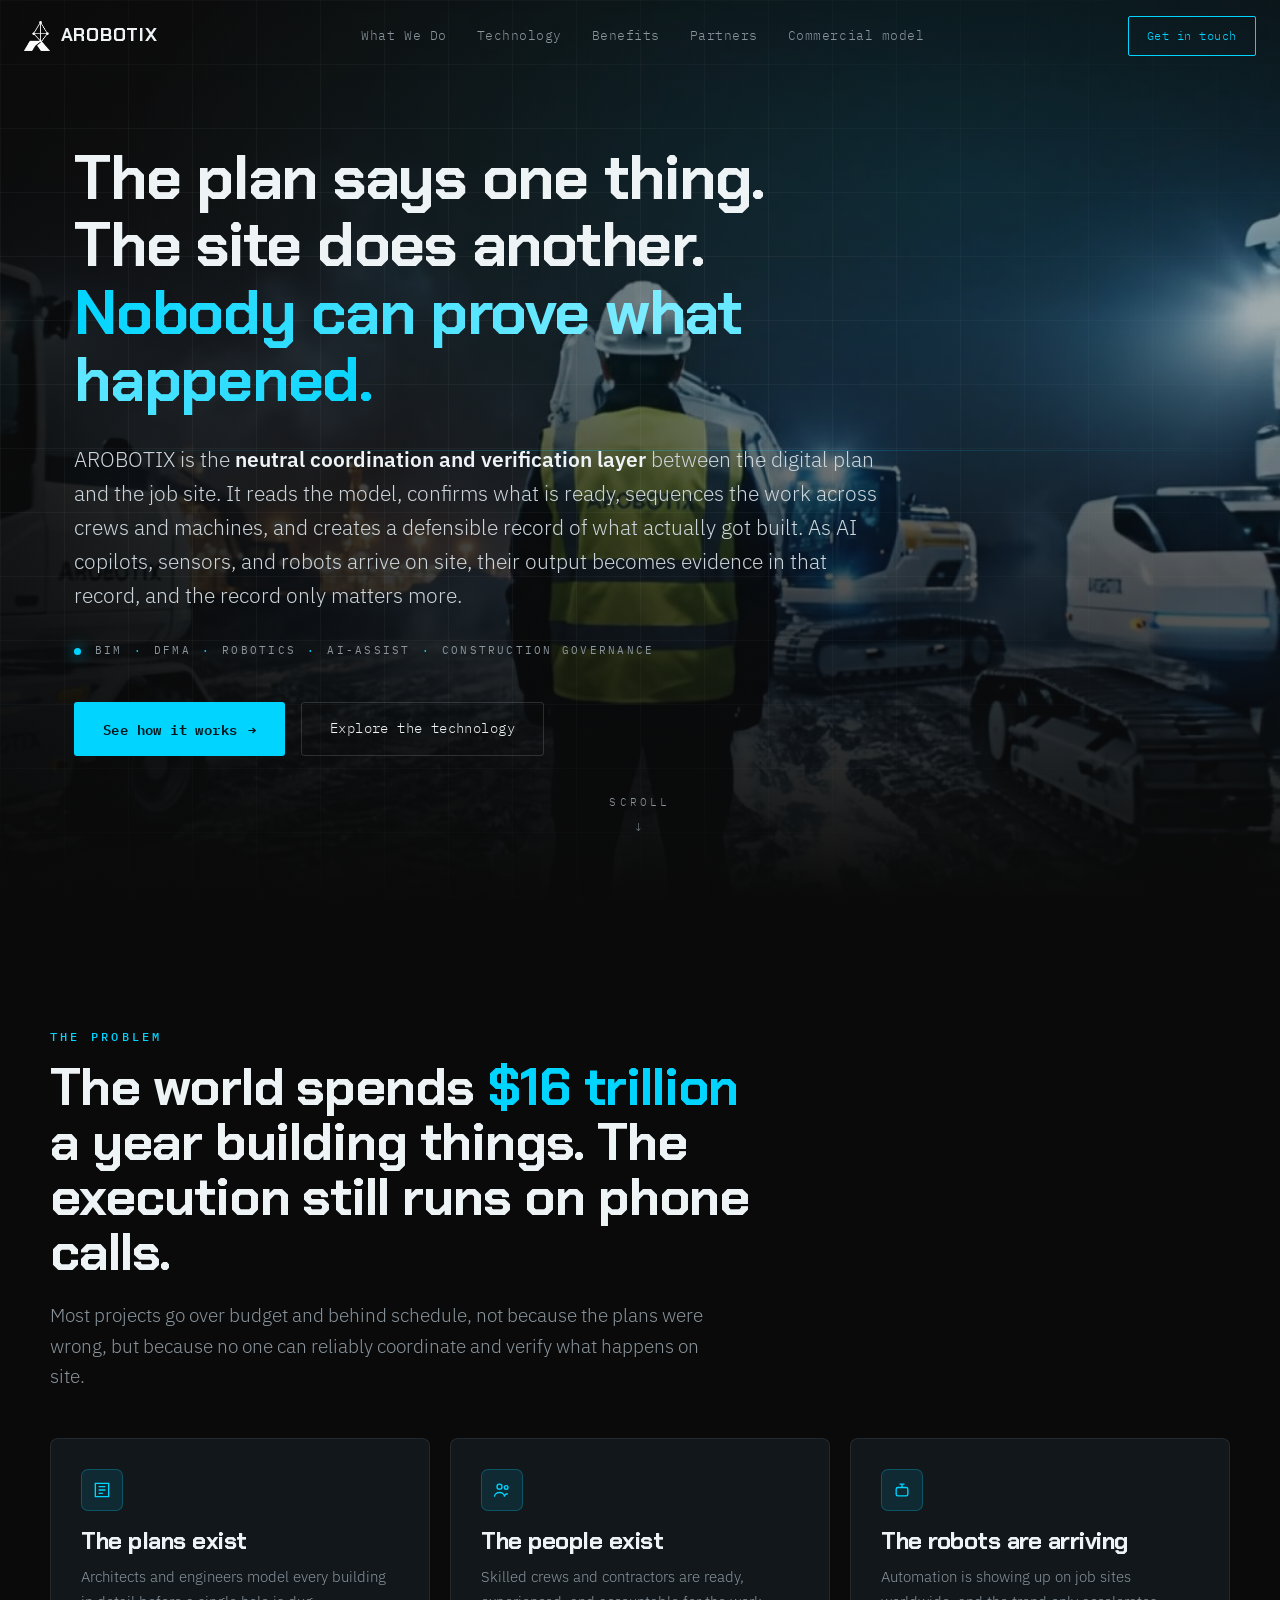
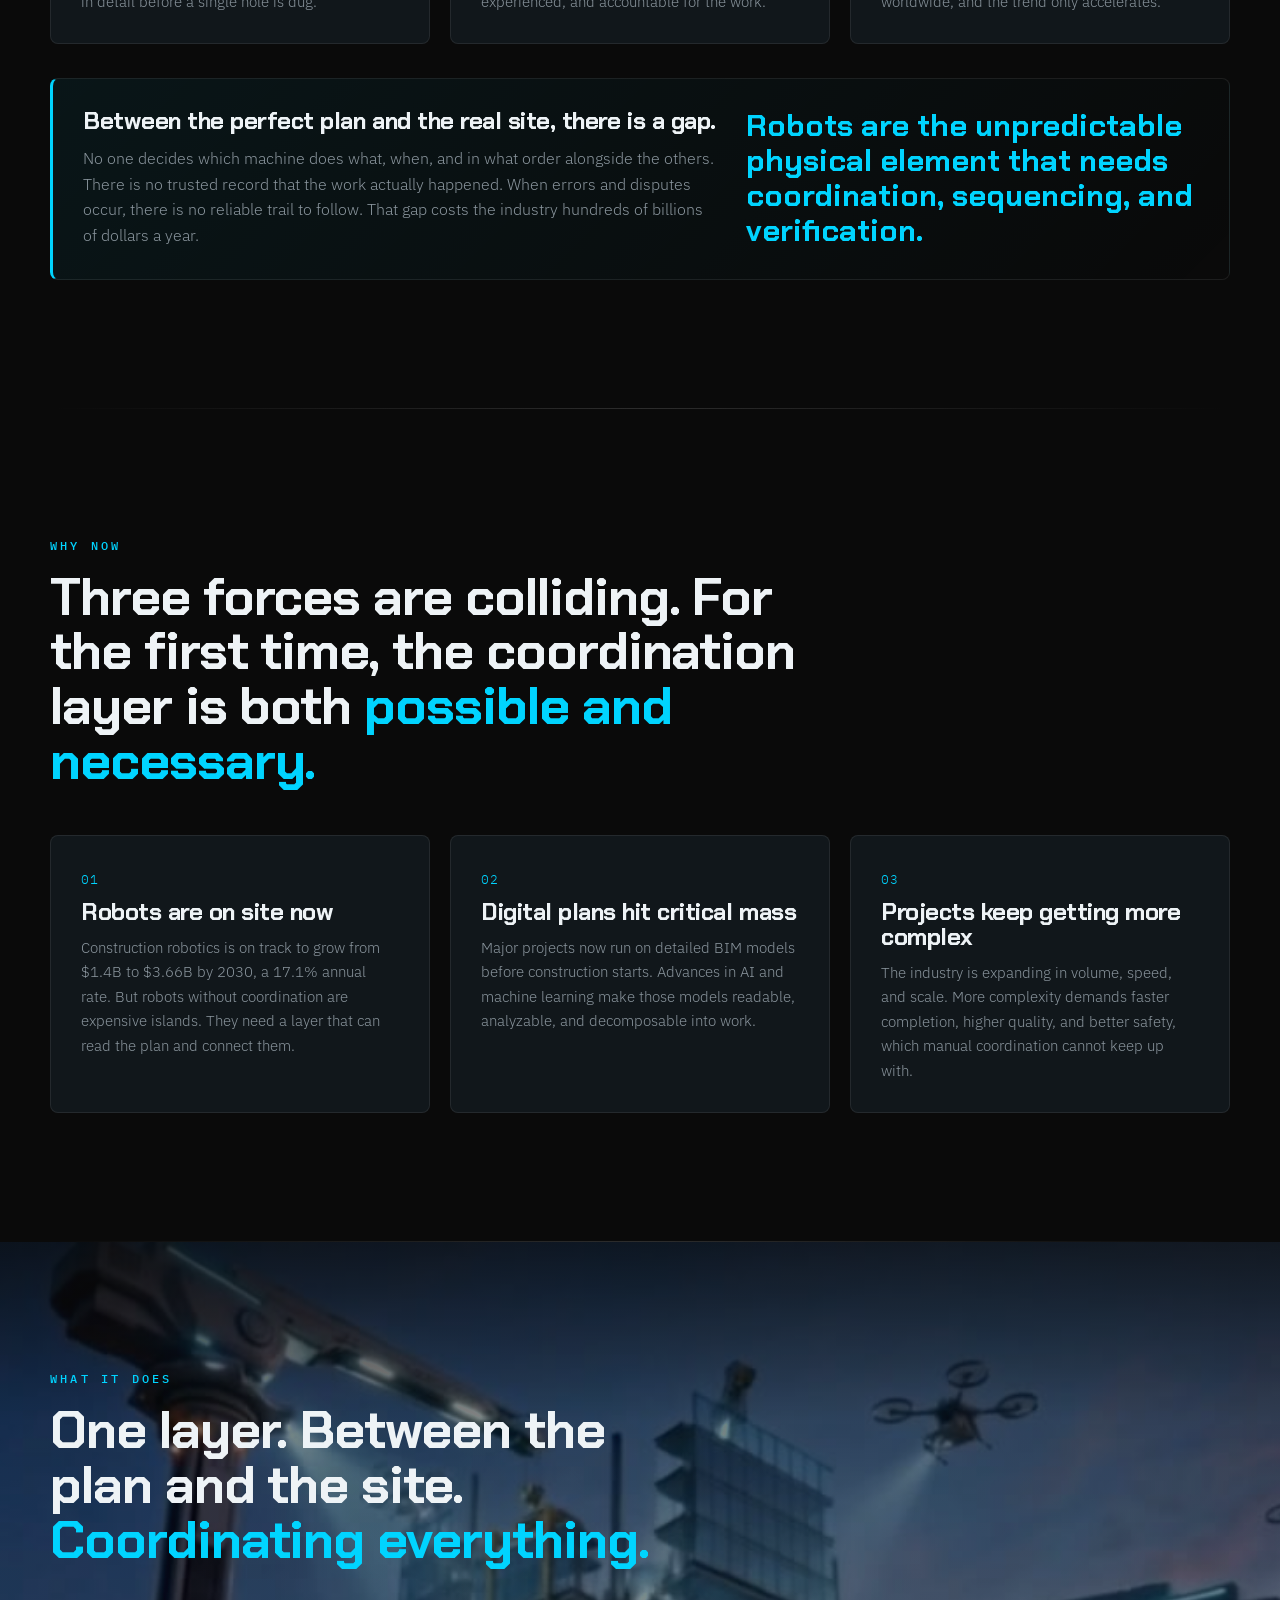
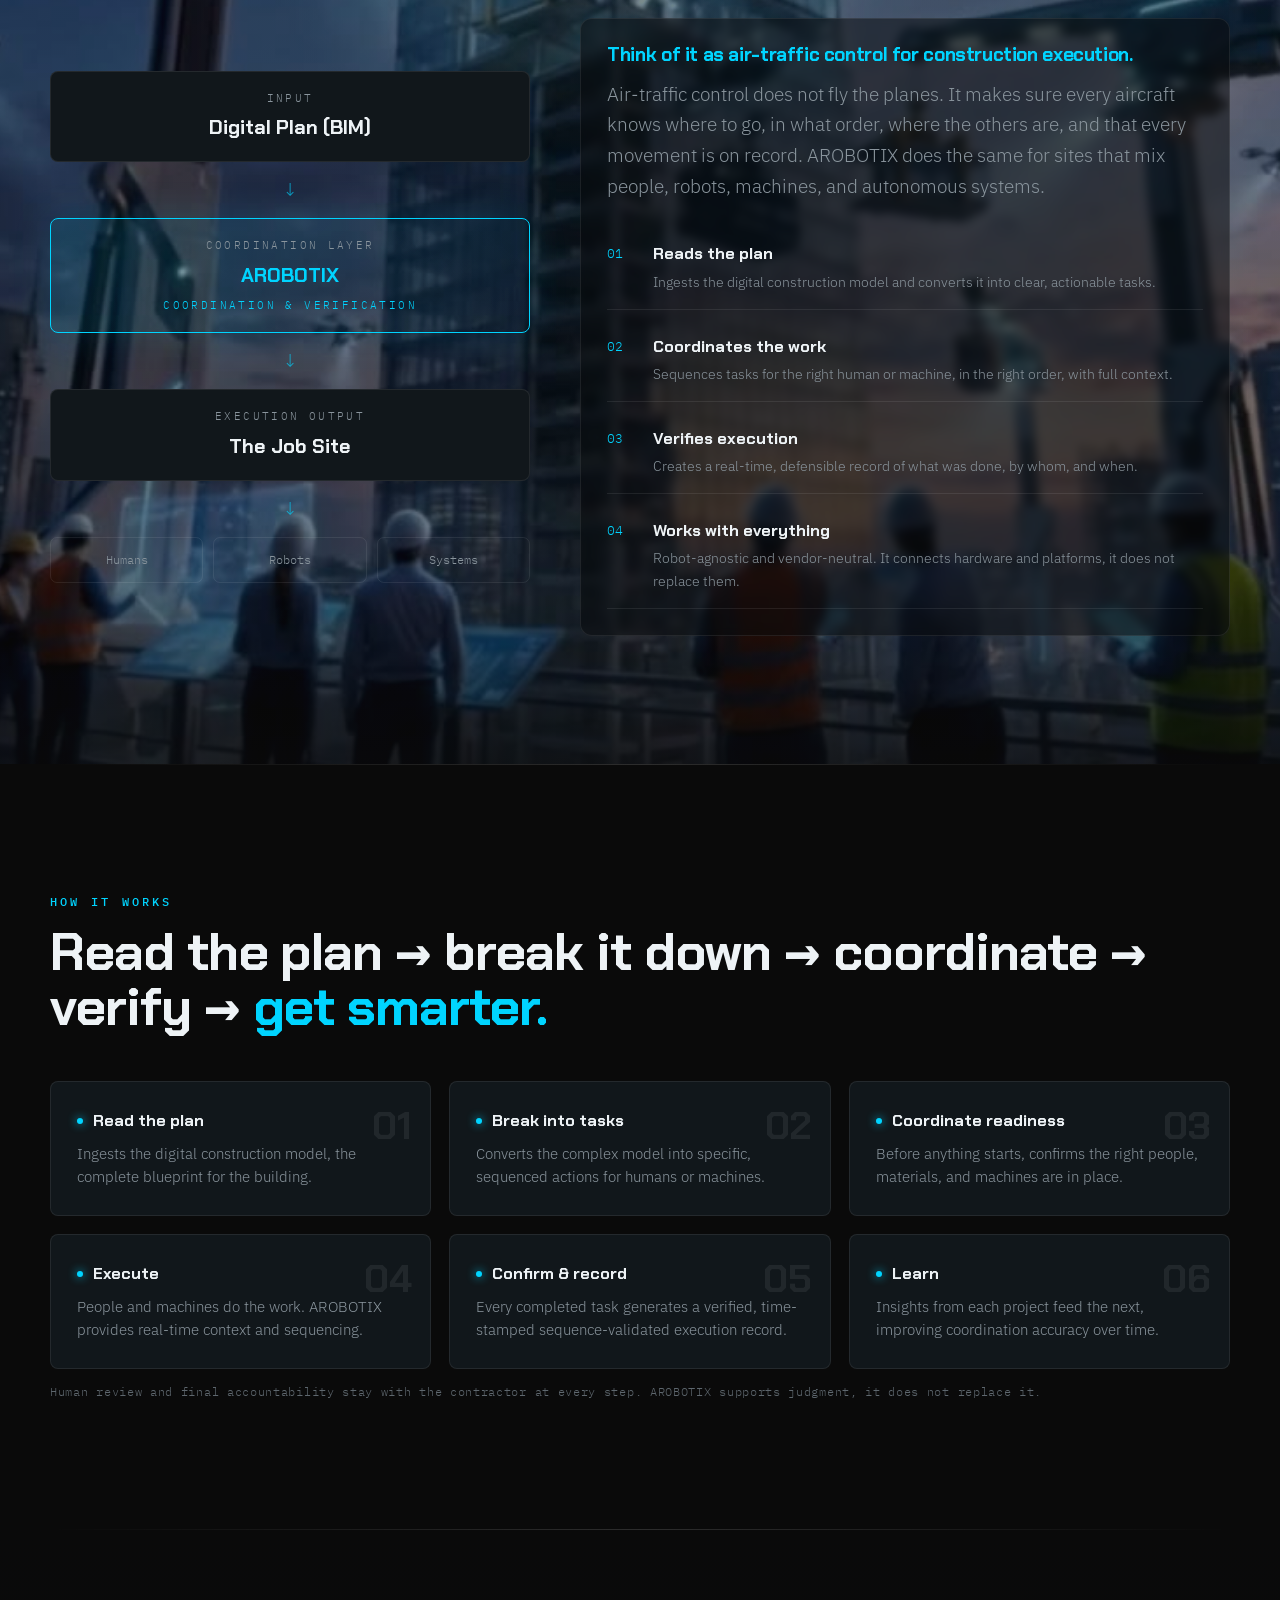
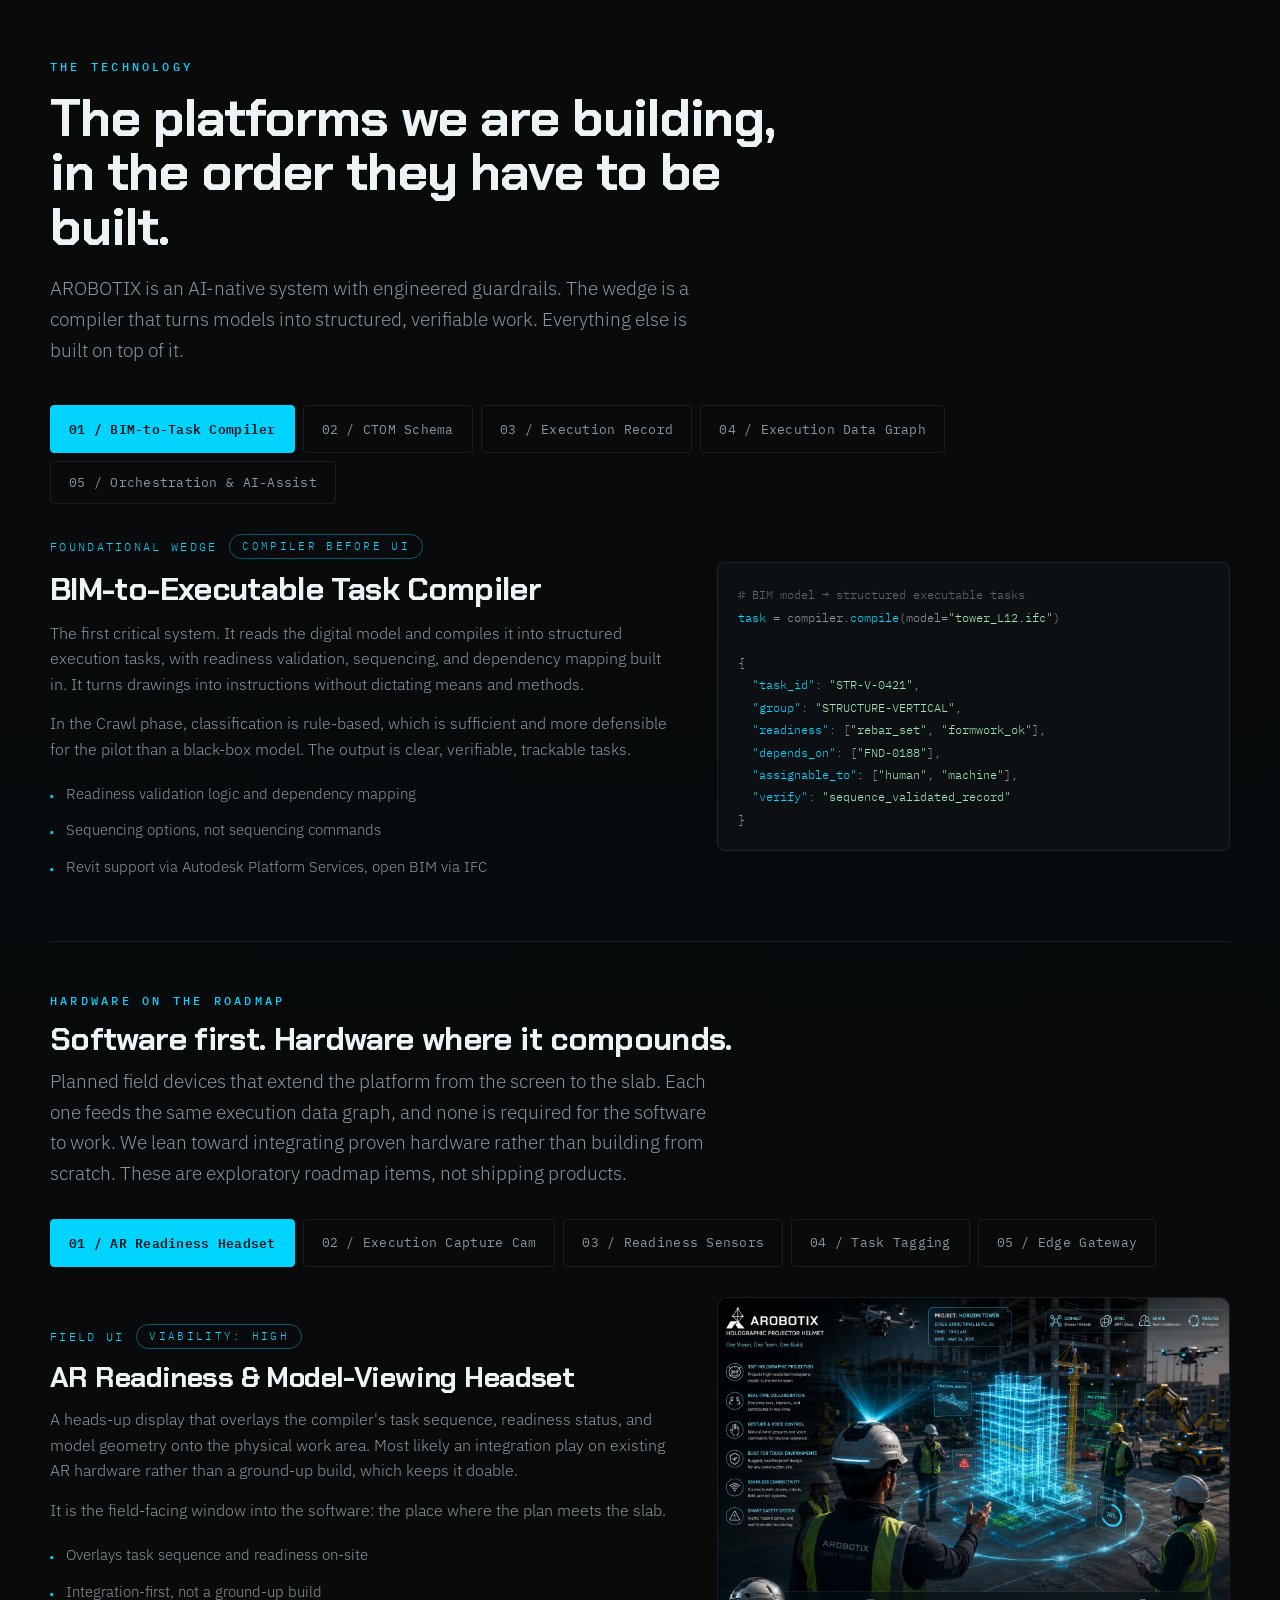
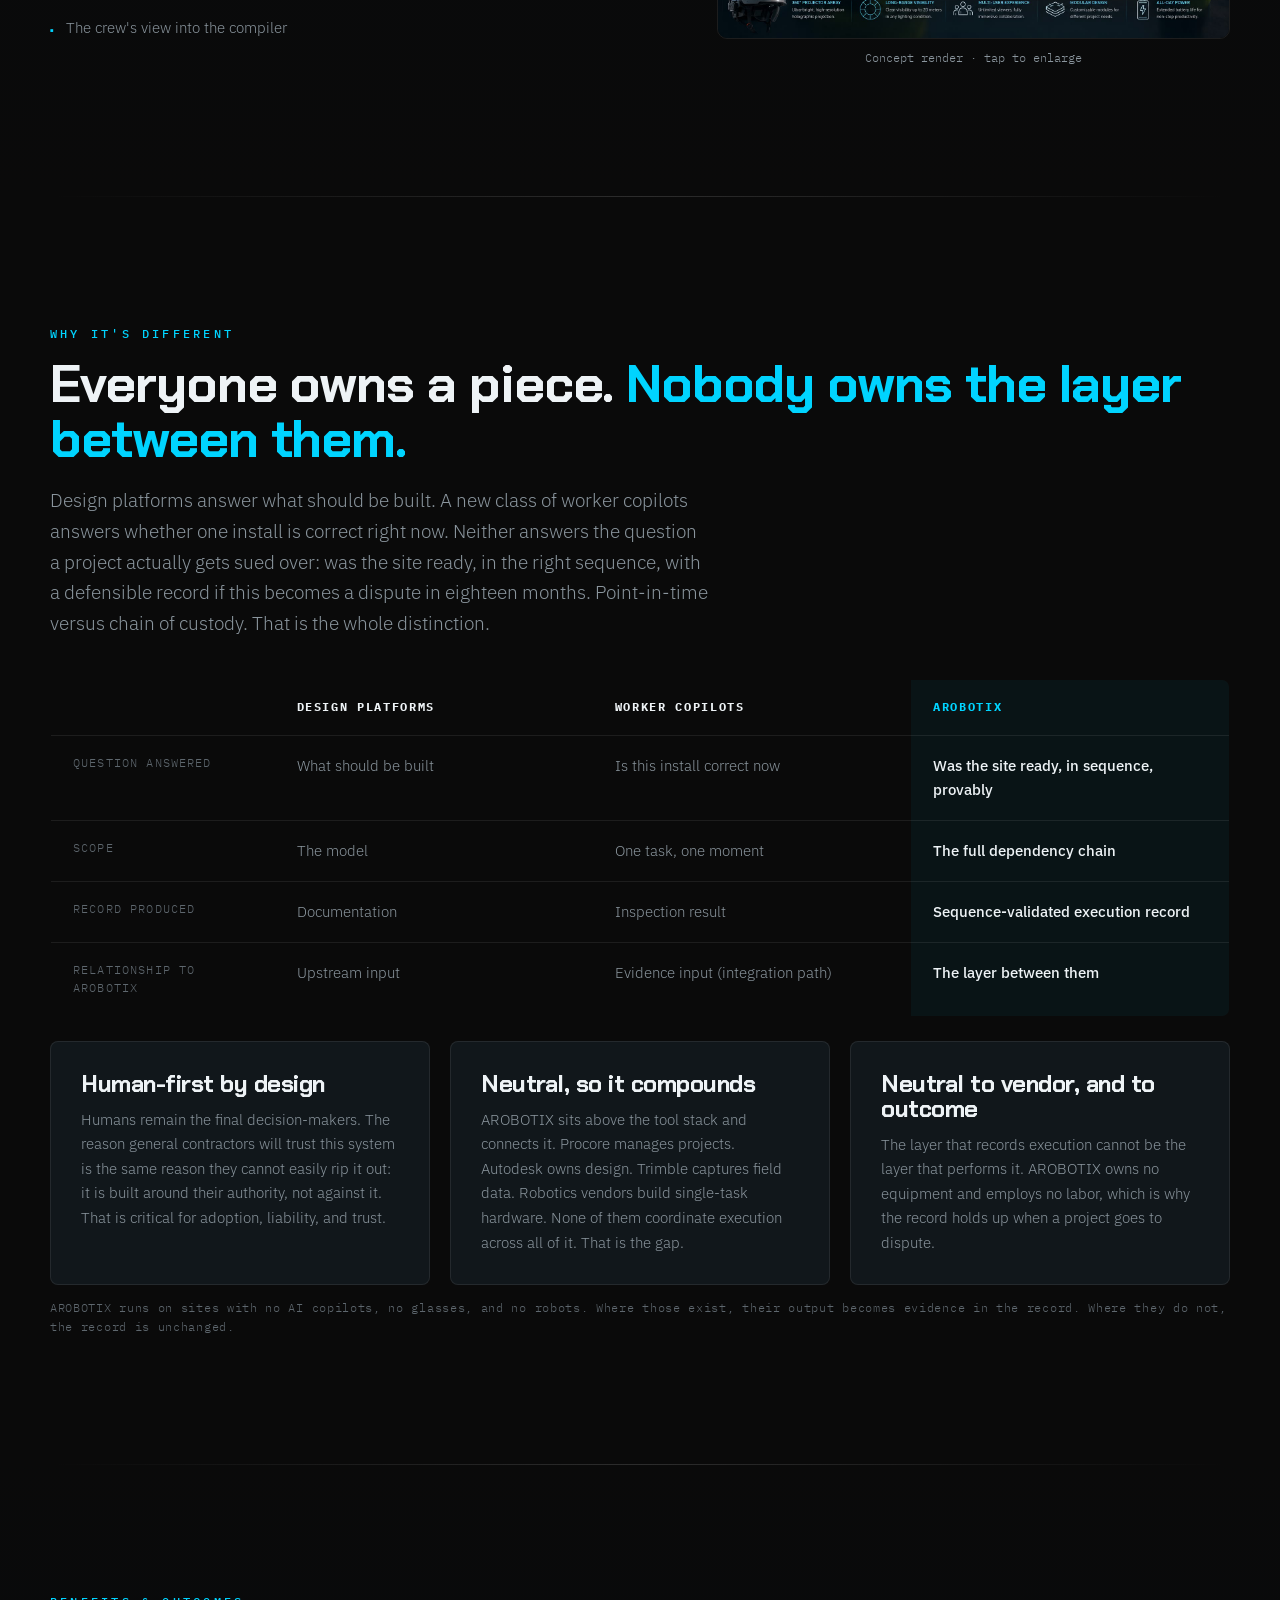
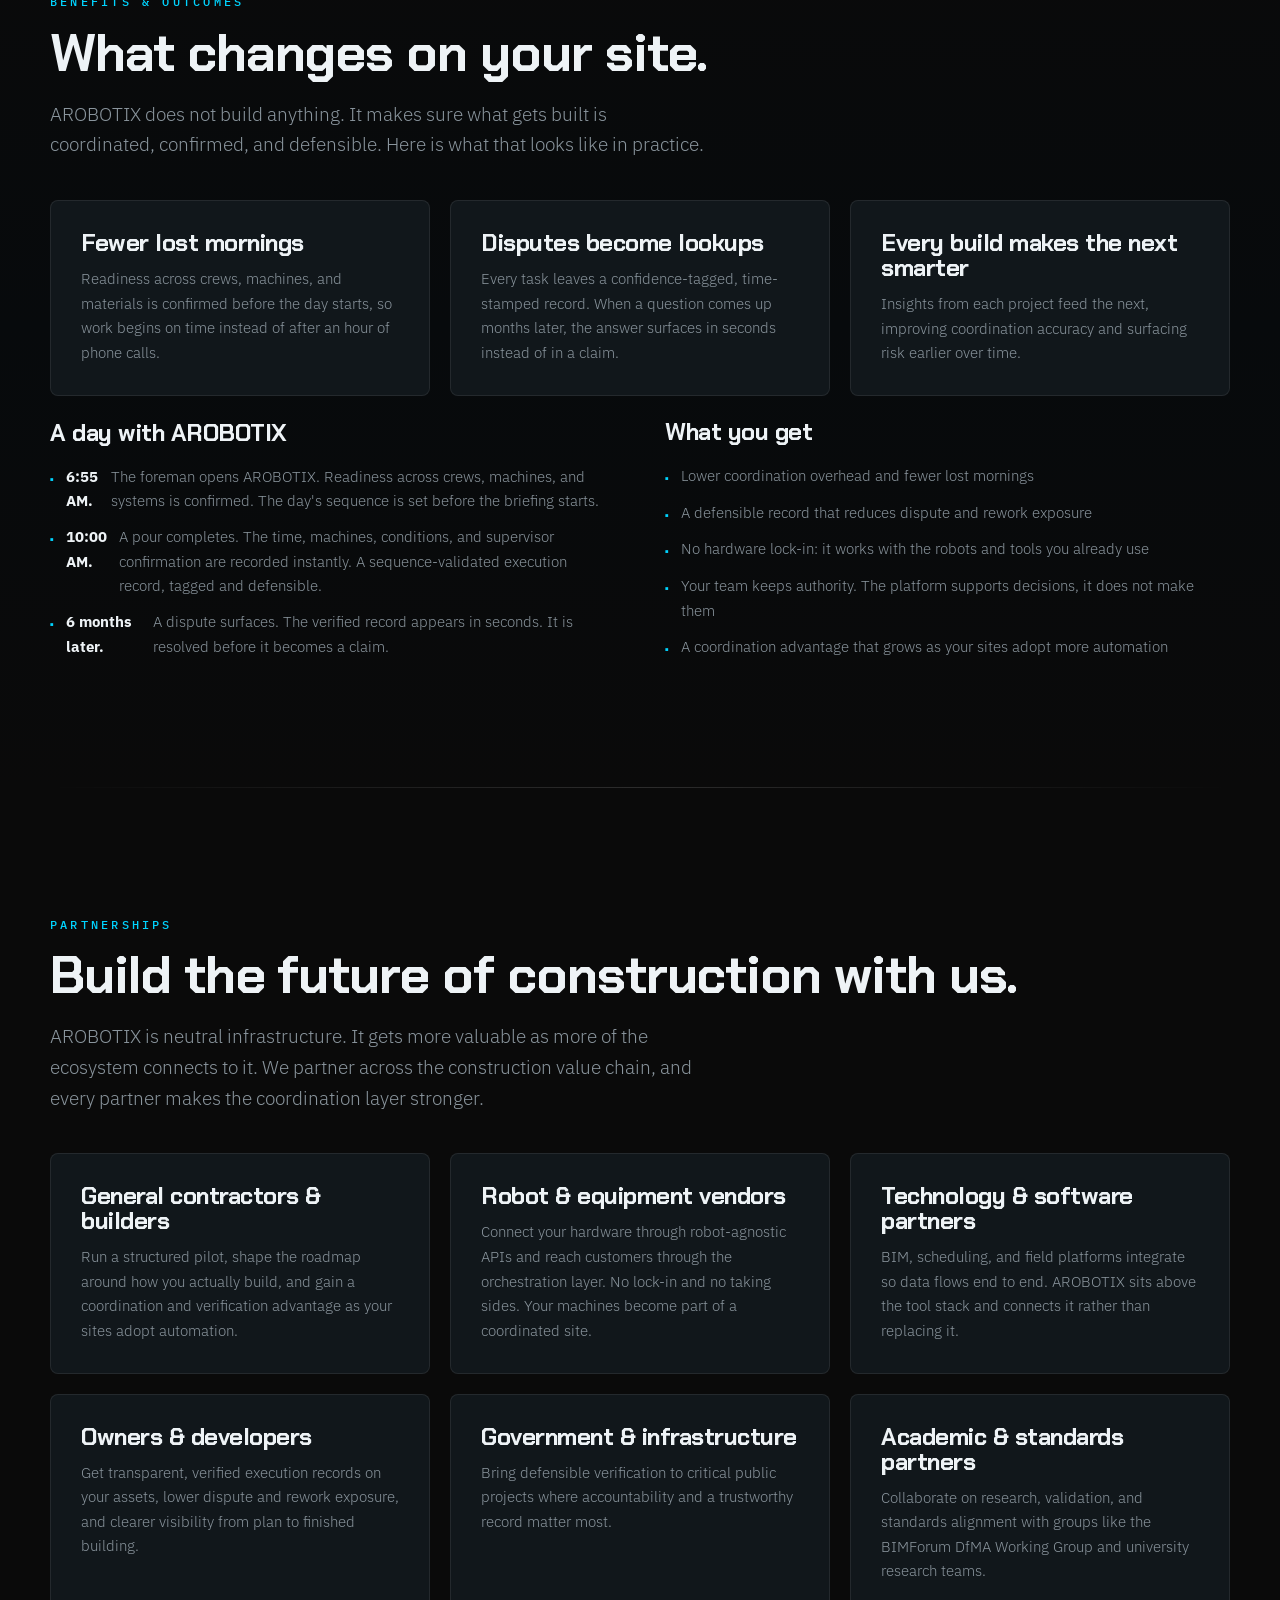
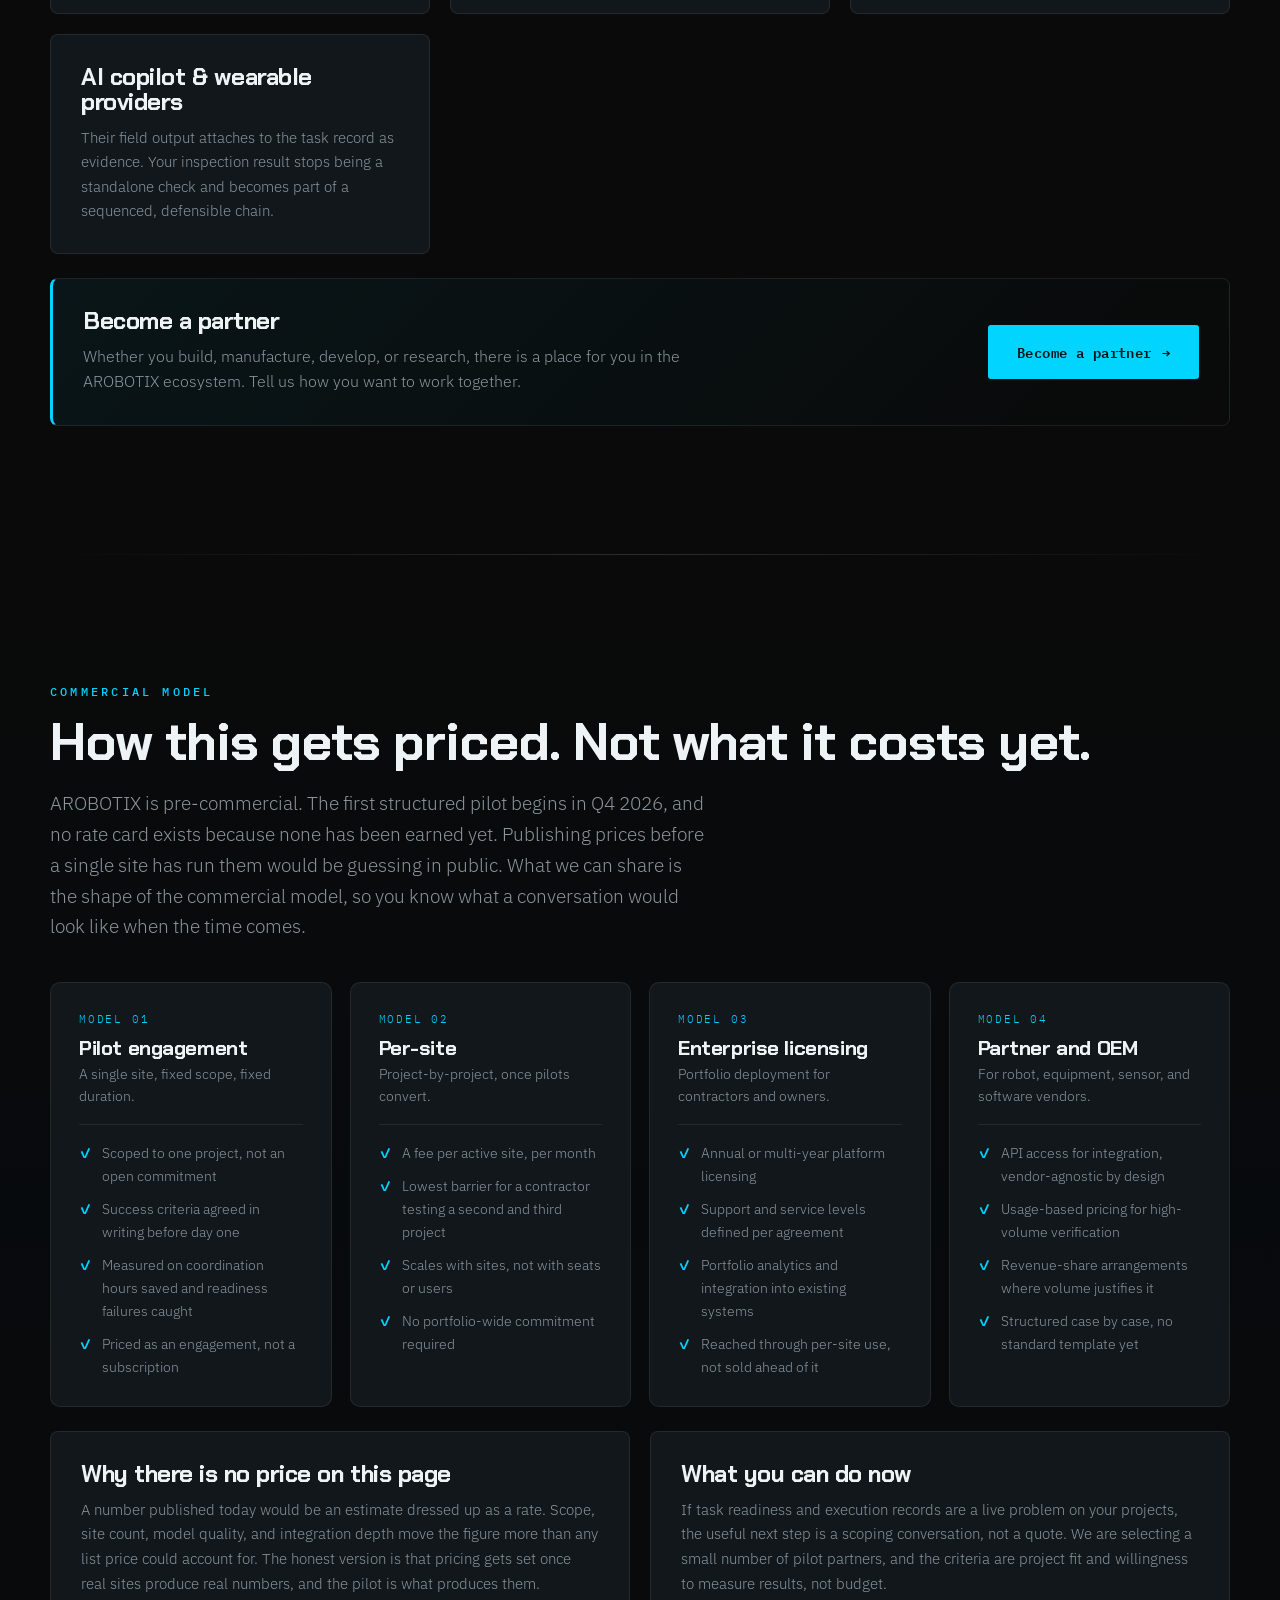
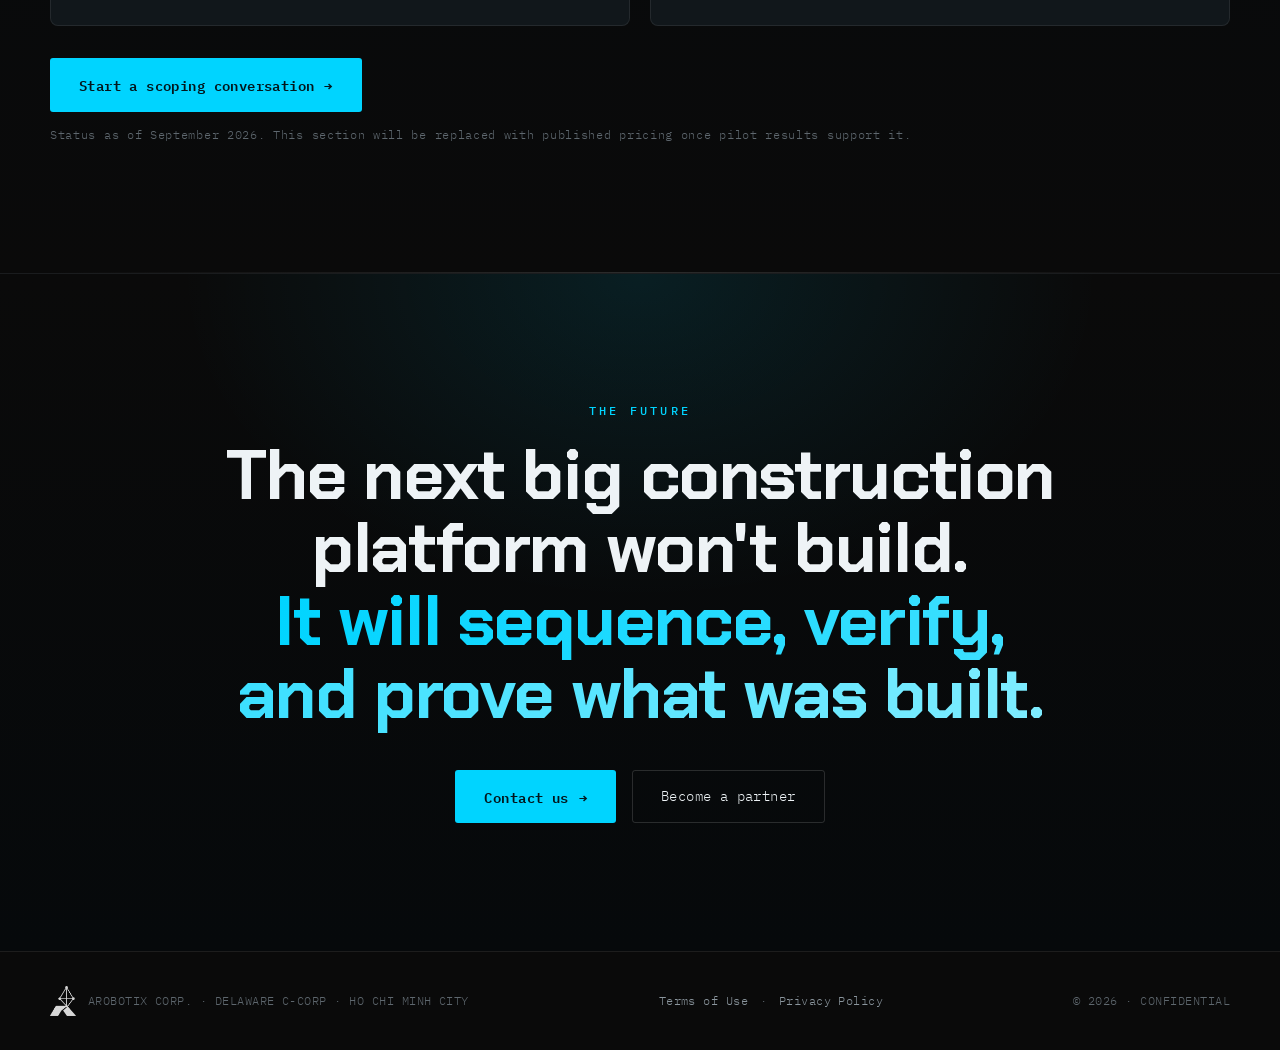
==== index.html @ 08a3db2a "Add files via upload" ====
<!DOCTYPE html>
<html lang="en">
<head>
<meta charset="UTF-8" />
<meta name="viewport" content="width=device-width, initial-scale=1.0" />
<title>AROBOTIX: The Coordination Layer for Modern Construction</title>
<meta name="description" content="The plan says one thing, the site does another, and nobody can prove what happened. AROBOTIX is the neutral coordination and verification layer between the digital plan and the job site. It confirms what is ready, sequences the work, and creates a defensible record of what actually got built. As AI copilots, sensors, and robots arrive on site, their output becomes evidence in the record." />

<!-- Favicon -->
<link rel="icon" type="image/svg+xml" href="icon.svg">
<link rel="icon" href="favicon.ico" sizes="any">
<link rel="icon" type="image/png" sizes="32x32" href="favicon-32.png">
<link rel="icon" type="image/png" sizes="16x16" href="favicon-16.png">
<link rel="icon" type="image/png" sizes="192x192" href="favicon-192.png">
<link rel="apple-touch-icon" sizes="180x180" href="apple-touch-icon.png">
<meta name="theme-color" content="#0a0a0a">

<!-- Open Graph (link preview) -->
<meta property="og:type" content="website">
<meta property="og:site_name" content="AROBOTIX">
<meta property="og:title" content="AROBOTIX: The Coordination Layer for Modern Construction">
<meta property="og:description" content="The plan says one thing, the site does another, and nobody can prove what happened. AROBOTIX is the neutral coordination and verification layer between the digital plan and the job site, creating a defensible record of what actually got built. As AI copilots, sensors, and robots arrive on site, their output becomes evidence in the record.">
<meta property="og:url" content="https://www.arobotix.com/">
<meta property="og:image" content="https://www.arobotix.com/arobotix-hero-poster.jpg">
<meta property="og:image:width" content="1280">
<meta property="og:image:height" content="720">
<meta property="og:image:alt" content="AROBOTIX: robots and machines on an automated construction site at night">

<!-- Twitter / X card -->
<meta name="twitter:card" content="summary_large_image">
<meta name="twitter:title" content="AROBOTIX: The Coordination Layer for Modern Construction">
<meta name="twitter:description" content="The neutral coordination and verification layer between the digital plan and the job site, with a defensible record of what actually got built. As AI copilots, sensors, and robots arrive on site, their output becomes evidence in the record.">
<meta name="twitter:image" content="https://www.arobotix.com/arobotix-hero-poster.jpg">
<link rel="preconnect" href="https://fonts.googleapis.com">
<link rel="preconnect" href="https://fonts.gstatic.com" crossorigin>
<link href="https://fonts.googleapis.com/css2?family=Chakra+Petch:wght@500;600;700&family=IBM+Plex+Mono:wght@400;500;600&family=IBM+Plex+Sans:wght@300;400;500;600&display=swap" rel="stylesheet">
<style>
:root{
  --bg:#0a0a0a;
  --bg-2:#0c1013;
  --surface:#11171b;
  --surface-2:#161d22;
  --line:rgba(255,255,255,.08);
  --line-2:rgba(255,255,255,.14);
  --accent:#00d4ff;
  --accent-deep:#0596b8;
  --text:#eef3f6;
  --muted:#8a959d;
  --muted-2:#5e676e;
  --danger:#ff5a6e;
  --ok:#39d98a;
  --maxw:1180px;
}
*{margin:0;padding:0;box-sizing:border-box}
html{scroll-behavior:smooth}
body{
  background:var(--bg);
  color:var(--text);
  font-family:'IBM Plex Sans',sans-serif;
  font-weight:300;
  line-height:1.6;
  -webkit-font-smoothing:antialiased;
  overflow-x:hidden;
}
::selection{background:var(--accent);color:#03161c}
a{color:inherit;text-decoration:none}
img{max-width:100%;display:block}

/* ---------- type ---------- */
.mono{font-family:'IBM Plex Mono',monospace}
.eyebrow{
  font-family:'IBM Plex Mono',monospace;
  font-size:.72rem;letter-spacing:.28em;text-transform:uppercase;
  color:var(--accent);font-weight:500;
}
h1,h2,h3{font-family:'Chakra Petch',sans-serif;font-weight:700;line-height:1.04;letter-spacing:-.02em}
h2{font-size:clamp(1.9rem,4.4vw,3.3rem)}
h3{font-size:clamp(1.15rem,2vw,1.5rem);font-weight:700}
.lead{font-size:clamp(1.02rem,1.5vw,1.22rem);color:var(--muted);font-weight:300;max-width:60ch}
.accent{color:var(--accent)}
.section{padding:clamp(70px,10vw,140px) 24px;position:relative}
.wrap{max-width:var(--maxw);margin:0 auto}
.divider{height:1px;background:linear-gradient(90deg,transparent,var(--line-2),transparent);max-width:var(--maxw);margin:0 auto}

/* ---------- reveal ---------- */
.reveal{opacity:0;transform:translateY(26px);transition:opacity .8s cubic-bezier(.2,.7,.2,1),transform .8s cubic-bezier(.2,.7,.2,1)}
.reveal.in{opacity:1;transform:none}
.reveal.d1{transition-delay:.08s}.reveal.d2{transition-delay:.16s}.reveal.d3{transition-delay:.24s}.reveal.d4{transition-delay:.32s}.reveal.d5{transition-delay:.4s}

/* ---------- nav ---------- */
nav{
  position:fixed;top:0;left:0;right:0;z-index:100;
  display:flex;align-items:center;justify-content:space-between;
  padding:16px 24px;
  transition:background .4s,backdrop-filter .4s,border-color .4s;
  border-bottom:1px solid transparent;
}
nav.scrolled{background:rgba(10,10,10,.72);backdrop-filter:blur(14px);border-bottom:1px solid var(--line)}
.brand{display:flex;align-items:center;gap:11px;font-family:'Chakra Petch',sans-serif;font-weight:700;letter-spacing:.04em;font-size:1.15rem}
.brand img{height:30px;width:auto;display:block}
.navlinks{display:flex;gap:30px;align-items:center}
.navlinks a{font-family:'IBM Plex Mono',monospace;font-size:.8rem;letter-spacing:.04em;color:var(--muted);transition:color .25s;position:relative}
.navlinks a::after{content:"";position:absolute;left:0;bottom:-6px;height:1px;width:0;background:var(--accent);transition:width .3s}
.navlinks a:hover{color:var(--text)}
.navlinks a:hover::after{width:100%}
.nav-cta{
  font-family:'IBM Plex Mono',monospace;font-size:.78rem;letter-spacing:.04em;
  border:1px solid var(--accent);color:var(--accent);padding:9px 18px;border-radius:2px;
  transition:all .25s;
}
.nav-cta:hover{background:var(--accent);color:#03161c;box-shadow:0 0 24px rgba(0,212,255,.4)}
@media(max-width:860px){.navlinks{display:none}}
@media(max-width:600px){
  nav{padding:12px 16px;gap:10px}
  .brand{font-size:1rem;gap:8px;min-width:0;flex:0 1 auto;overflow:hidden}
  .brand img{height:24px}
  .brand .wordmark{white-space:nowrap}
  .nav-cta{padding:8px 13px;font-size:.7rem;flex:0 0 auto;white-space:nowrap}
}
@media(max-width:380px){
  .brand .wordmark{display:none}
}

/* ---------- hero ---------- */
.hero{position:relative;min-height:100vh;display:flex;align-items:center;overflow:hidden}
.hero-media{position:absolute;inset:0;z-index:0}
.hero-media video,.hero-media .poster{
  position:absolute;inset:0;width:100%;height:100%;object-fit:cover;
}
.hero-media .poster{
  background:#06090b url('arobotix-hero-poster.jpg') center/cover no-repeat;
}
.hero-media::after{
  content:"";position:absolute;inset:0;
  background:
    radial-gradient(120% 80% at 75% 20%,rgba(0,212,255,.10),transparent 55%),
    linear-gradient(180deg,rgba(10,10,10,.55) 0%,rgba(10,10,10,.35) 35%,rgba(10,10,10,.78) 78%,var(--bg) 100%),
    linear-gradient(90deg,rgba(10,10,10,.85) 0%,rgba(10,10,10,.2) 55%,transparent 100%);
}
.hero-grid{position:absolute;inset:0;z-index:1;opacity:.5;
  background-image:linear-gradient(var(--line) 1px,transparent 1px),linear-gradient(90deg,var(--line) 1px,transparent 1px);
  background-size:64px 64px;
  mask-image:radial-gradient(120% 90% at 30% 40%,#000 30%,transparent 75%);
}
.scan{position:absolute;left:0;right:0;height:1px;z-index:1;
  background:linear-gradient(90deg,transparent,rgba(0,212,255,.55),transparent);
  animation:scan 7s linear infinite;opacity:.5}
@keyframes scan{0%{top:8%}100%{top:92%}}
.hero-inner{position:relative;z-index:2;max-width:var(--maxw);margin:0 auto;width:100%;padding:0 24px}
.hero-tag{display:flex;align-items:center;gap:14px;margin-bottom:26px}
.hero-tag .dot{width:7px;height:7px;border-radius:50%;background:var(--accent);box-shadow:0 0 14px var(--accent);animation:pulse 2.2s infinite}
.hero-tags{display:flex;flex-wrap:wrap;align-items:center;gap:6px 0;margin-top:30px;font-family:'IBM Plex Mono',monospace;font-size:.7rem;letter-spacing:.2em;text-transform:uppercase;color:var(--muted)}
.hero-tags .dot{width:7px;height:7px;border-radius:50%;background:var(--accent);box-shadow:0 0 14px var(--accent);animation:pulse 2.2s infinite;margin-right:14px;flex:0 0 auto}
.hero-tags b{font-weight:400;white-space:nowrap}
.hero-tags b:not(:last-child)::after{content:"·";color:var(--accent);margin:0 11px}
@keyframes pulse{0%,100%{opacity:1}50%{opacity:.35}}
.hero h1{font-size:clamp(1.9rem,5.2vw,3.9rem);max-width:24ch;line-height:1.08}
.hero h1 .grad{
  background:linear-gradient(100deg,var(--accent),#7eecff 60%,var(--accent));
  -webkit-background-clip:text;background-clip:text;color:transparent;
}
.hero-sub{margin-top:30px;font-size:clamp(1.02rem,1.7vw,1.32rem);color:#cdd6dc;max-width:62ch;font-weight:300}
.hero-sub b{color:var(--text);font-weight:600}
.hero-actions{margin-top:42px;display:flex;gap:16px;flex-wrap:wrap}
.btn{font-family:'IBM Plex Mono',monospace;font-size:.85rem;letter-spacing:.03em;padding:15px 28px;border-radius:3px;transition:all .25s;cursor:pointer;border:1px solid transparent;display:inline-flex;align-items:center;gap:10px}
.btn-primary{background:var(--accent);color:#03161c;font-weight:600}
.btn-primary:hover{box-shadow:0 0 30px rgba(0,212,255,.45);transform:translateY(-2px)}
.btn-ghost{border-color:var(--line-2);color:var(--text)}
.btn-ghost:hover{border-color:var(--accent);color:var(--accent)}
.hero-strip{position:absolute;bottom:0;left:0;right:0;z-index:2;border-top:1px solid var(--line);background:rgba(8,8,8,.4);backdrop-filter:blur(6px)}
.hero-strip .row{max-width:var(--maxw);margin:0 auto;display:flex;flex-wrap:wrap;gap:8px 30px;padding:16px 24px;font-family:'IBM Plex Mono',monospace;font-size:.72rem;letter-spacing:.18em;color:var(--muted);text-transform:uppercase}
.hero-strip .row span{display:flex;align-items:center;gap:30px}
.hero-strip .row b{color:var(--accent);font-weight:500}
.scroll-cue{position:absolute;bottom:64px;left:50%;transform:translateX(-50%);z-index:2;font-family:'IBM Plex Mono',monospace;font-size:.66rem;letter-spacing:.3em;color:var(--muted);text-transform:uppercase;display:flex;flex-direction:column;align-items:center;gap:8px;animation:bob 2.4s ease-in-out infinite}
@keyframes bob{0%,100%{transform:translate(-50%,0)}50%{transform:translate(-50%,8px)}}
@media(max-width:860px){.scroll-cue,.hero-strip{display:none}}
@media(max-width:860px){
  .hero{align-items:flex-start}
  .hero-inner{padding-top:104px;padding-bottom:60px}
}
@media(max-height:760px) and (min-width:861px){
  .hero h1{font-size:clamp(1.9rem,3.6vw,2.9rem)}
  .hero-sub{margin-top:22px}
  .hero-tags{margin-top:20px}
  .hero-actions{margin-top:28px}
}

/* ---------- cards ---------- */
.grid{display:grid;gap:20px}
.g3{grid-template-columns:repeat(3,1fr)}
.g2{grid-template-columns:repeat(2,1fr)}
@media(max-width:860px){.g3,.g2{grid-template-columns:1fr}}
.card{
  background:var(--surface);border:1px solid var(--line);border-radius:8px;padding:30px;
  position:relative;overflow:hidden;transition:transform .35s,border-color .35s,background .35s;
}
.card::before{content:"";position:absolute;top:0;left:0;right:0;height:1px;background:linear-gradient(90deg,transparent,var(--accent),transparent);opacity:0;transition:opacity .35s}
.card:hover{transform:translateY(-6px);border-color:var(--line-2);background:var(--surface-2)}
.card:hover::before{opacity:1}
.card .ic{width:42px;height:42px;border-radius:7px;display:flex;align-items:center;justify-content:center;background:rgba(0,212,255,.1);border:1px solid rgba(0,212,255,.25);margin-bottom:18px;color:var(--accent)}
.card h3{margin-bottom:10px}
.card p{color:var(--muted);font-size:.96rem}
.idx{font-family:'IBM Plex Mono',monospace;color:var(--accent);font-size:.8rem;letter-spacing:.1em}

/* ---------- problem ---------- */
.gapbox{margin-top:34px;background:linear-gradient(135deg,rgba(0,212,255,.06),transparent);border:1px solid var(--line);border-left:3px solid var(--accent);border-radius:8px;padding:30px;display:grid;grid-template-columns:1.4fr 1fr;gap:30px}
@media(max-width:860px){.gapbox{grid-template-columns:1fr}}
.gapbox .big{font-family:'Chakra Petch',sans-serif;font-weight:700;font-size:clamp(1.3rem,2.4vw,1.9rem);line-height:1.15;color:var(--accent)}

/* ---------- solution diagram ---------- */
.sol{display:grid;grid-template-columns:.85fr 1.15fr;gap:50px;align-items:center}
.sol-section{overflow:hidden}
.sol-media{position:absolute;inset:0;z-index:0}
.sol-media video,.sol-media .poster{position:absolute;inset:0;width:100%;height:100%;object-fit:cover}
.sol-media video{filter:contrast(1.07) saturate(1.1) brightness(1.07)}
.sol-media .poster{background:#06090b url('arobotix-solution-poster-v2.jpg') center/cover no-repeat}
.sol-media::after{content:"";position:absolute;inset:0;background:linear-gradient(180deg,rgba(10,10,10,.82) 0%,rgba(10,10,10,.5) 16%,rgba(10,10,10,.44) 50%,rgba(10,10,10,.5) 84%,rgba(10,10,10,.82) 100%),radial-gradient(120% 80% at 82% 28%,rgba(0,212,255,.08),transparent 55%)}
.sol-section .wrap{position:relative;z-index:1}
.sol-copy{background:rgba(8,11,13,.5);backdrop-filter:blur(4px);-webkit-backdrop-filter:blur(4px);border:1px solid var(--line);border-radius:12px;padding:26px}
@media(max-width:900px){.sol-copy{padding:20px}}
@media(max-width:900px){.sol{grid-template-columns:1fr;gap:34px}}
.flow{display:flex;flex-direction:column;gap:14px}
.flow-node{border:1px solid var(--line);border-radius:8px;padding:18px 22px;text-align:center;background:var(--surface);transition:all .3s;position:relative}
.flow-node .k{font-family:'IBM Plex Mono',monospace;font-size:.68rem;letter-spacing:.22em;text-transform:uppercase;color:var(--muted)}
.flow-node .v{font-family:'Chakra Petch',sans-serif;font-weight:700;font-size:1.25rem;margin-top:4px}
.flow-node.core{border-color:var(--accent);background:linear-gradient(135deg,rgba(0,212,255,.12),rgba(0,212,255,.02));box-shadow:0 0 40px rgba(0,212,255,.12)}
.flow-node.core .v{color:var(--accent)}
.flow-node:hover{transform:scale(1.02);border-color:var(--line-2)}
.flow-node.core:hover{box-shadow:0 0 60px rgba(0,212,255,.22)}
.flow-arrow{text-align:center;color:var(--accent);font-size:1.1rem;opacity:.7}
.flow-out{display:flex;gap:10px}
.flow-out .chip{flex:1;border:1px solid var(--line);border-radius:7px;padding:12px;text-align:center;font-family:'IBM Plex Mono',monospace;font-size:.78rem;color:var(--muted);transition:all .3s}
.flow-out .chip:hover{border-color:var(--accent);color:var(--accent)}
.sol-list{display:flex;flex-direction:column;gap:8px;margin-top:24px}
.sol-list .it{display:flex;gap:16px;padding:16px 0;border-bottom:1px solid var(--line);transition:padding-left .3s}
.sol-list .it:hover{padding-left:8px}
.sol-list .it .n{font-family:'IBM Plex Mono',monospace;color:var(--accent);font-size:.8rem;min-width:30px;padding-top:3px}
.sol-list .it h4{font-family:'Chakra Petch',sans-serif;font-weight:700;font-size:1.02rem;margin-bottom:2px}
.sol-list .it p{color:var(--muted);font-size:.9rem}

/* ---------- flywheel / how ---------- */
.steps{display:grid;grid-template-columns:repeat(3,1fr);gap:18px}
@media(max-width:860px){.steps{grid-template-columns:1fr}}
.step{border:1px solid var(--line);border-radius:8px;padding:26px;background:var(--surface);transition:all .35s;cursor:default;position:relative;overflow:hidden}
.step .num{font-family:'Chakra Petch',sans-serif;font-weight:700;font-size:2.4rem;color:rgba(255,255,255,.07);position:absolute;top:14px;right:18px;transition:color .35s}
.step:hover{border-color:var(--accent);transform:translateY(-5px);background:var(--surface-2)}
.step:hover .num{color:rgba(0,212,255,.22)}
.step h4{font-family:'Chakra Petch',sans-serif;font-weight:700;margin-bottom:8px;display:flex;align-items:center;gap:10px}
.step h4 .d{width:6px;height:6px;border-radius:50%;background:var(--accent);box-shadow:0 0 10px var(--accent)}
.step p{color:var(--muted);font-size:.92rem}

/* ---------- tech explorer ---------- */
.tech-tabs{display:flex;flex-wrap:wrap;gap:8px;margin-bottom:30px}
.tech-tab{font-family:'IBM Plex Mono',monospace;font-size:.82rem;letter-spacing:.02em;padding:12px 18px;border:1px solid var(--line);border-radius:4px;color:var(--muted);cursor:pointer;transition:all .25s;background:transparent}
.tech-tab:hover{color:var(--text);border-color:var(--line-2)}
.tech-tab.active{color:#03161c;background:var(--accent);border-color:var(--accent);font-weight:600}
.tech-panel{display:none;animation:fade .5s}
.tech-panel.active{display:grid}
@keyframes fade{from{opacity:0;transform:translateY(10px)}to{opacity:1;transform:none}}
.tech-panel{grid-template-columns:1.1fr .9fr;gap:40px;align-items:center}
@media(max-width:900px){.tech-panel{grid-template-columns:1fr;gap:28px}}
.tech-panel .ph{font-family:'IBM Plex Mono',monospace;font-size:.72rem;letter-spacing:.2em;color:var(--accent);text-transform:uppercase;margin-bottom:14px;display:flex;gap:12px;align-items:center}
.tech-panel .ph .pill{border:1px solid rgba(0,212,255,.4);border-radius:20px;padding:3px 12px;font-size:.66rem}
.tech-panel h3{font-size:clamp(1.4rem,2.6vw,2rem);margin-bottom:14px}
.tech-panel p{color:var(--muted);margin-bottom:14px}
.tech-spec{border:1px solid var(--line);border-radius:8px;overflow:hidden;background:var(--surface)}
.tech-spec .hd{font-family:'IBM Plex Mono',monospace;font-size:.72rem;letter-spacing:.18em;text-transform:uppercase;color:var(--muted);padding:14px 18px;border-bottom:1px solid var(--line);background:var(--bg-2)}
.tech-spec .li{display:flex;justify-content:space-between;gap:16px;padding:14px 18px;border-bottom:1px solid var(--line);font-size:.88rem}
.tech-spec .li:last-child{border-bottom:none}
.tech-spec .li .key{color:var(--muted);font-family:'IBM Plex Mono',monospace;font-size:.8rem}
.tech-spec .li .val{color:var(--text);text-align:right}
.codeblock{font-family:'IBM Plex Mono',monospace;font-size:.78rem;line-height:1.8;color:var(--muted);background:var(--bg-2);border:1px solid var(--line);border-radius:8px;padding:20px;overflow:auto}
.codeblock .c{color:var(--muted-2)}
.codeblock .k{color:var(--accent)}
.codeblock .s{color:#9fe6b3}

/* ---------- compare table ---------- */
.ctable{width:100%;border-collapse:collapse;border:1px solid var(--line);border-radius:8px;overflow:hidden}
.ctable th{font-family:'IBM Plex Mono',monospace;font-size:.74rem;letter-spacing:.14em;text-transform:uppercase;text-align:left;padding:18px 22px;border-bottom:1px solid var(--line)}
.ctable th.ax{color:var(--accent)}
.ctable td{padding:18px 22px;border-bottom:1px solid var(--line);font-size:.94rem;vertical-align:top}
.ctable tr:last-child td{border-bottom:none}
.ctable tr{transition:background .25s}
.ctable tbody tr:hover{background:rgba(0,212,255,.04)}
.ctable .old{color:var(--muted)}
.ctable .new{color:var(--text)}
.ctable .new::before{content:"→ ";color:var(--accent)}
.ctable.risks td:first-child{color:var(--accent);font-weight:500;width:34%}
.ctable.risks td{color:var(--muted)}
/* three-way comparison */
.ctable-scroll{width:100%;overflow-x:auto;-webkit-overflow-scrolling:touch;border-radius:8px}
.ctable.tri{min-width:720px;table-layout:fixed}
.ctable.tri th:first-child,.ctable.tri td:first-child{width:19%}
.ctable.tri th.ax,.ctable.tri td.new{background:rgba(0,212,255,.05)}
.ctable.tri td.dim{color:var(--muted)}
.ctable.tri .rowlabel{font-family:'IBM Plex Mono',monospace;font-size:.72rem;letter-spacing:.1em;text-transform:uppercase;color:var(--muted-2)}
.ctable.tri .new::before{content:none}
.ctable.tri td.new{color:var(--text);font-weight:500}
.defline{border-left:2px solid var(--accent);padding-left:14px;color:var(--text);font-weight:400}
.ctable-hint{display:none;font-family:'IBM Plex Mono',monospace;font-size:.7rem;letter-spacing:.1em;text-transform:uppercase;color:var(--muted-2);margin-top:10px}
@media(max-width:860px){
  .ctable.tri th,.ctable.tri td{padding:14px 16px;font-size:.87rem}
  .ctable-hint{display:block}
}

/* ---------- market / charts ---------- */
.mstats{display:grid;grid-template-columns:repeat(auto-fit,minmax(210px,1fr));gap:18px;margin-bottom:46px}
.mstat{border:1px solid var(--line);border-radius:8px;padding:28px;background:var(--surface);transition:all .35s}
.mstat:hover{border-color:var(--accent);transform:translateY(-4px)}
.mstat .v{font-family:'Chakra Petch',sans-serif;font-weight:700;font-size:clamp(2.2rem,4.5vw,3.2rem);color:var(--text);line-height:1}
.mstat .l{color:var(--accent);font-weight:500;margin-top:10px}
.mstat .s{color:var(--muted);font-size:.85rem;margin-top:4px}
.charts{display:grid;grid-template-columns:1fr 1fr;gap:20px}
@media(max-width:860px){.charts{grid-template-columns:1fr}}
.chartcard{border:1px solid var(--line);border-radius:8px;padding:26px;background:var(--surface)}
.chartcard h4{font-family:'Chakra Petch',sans-serif;font-weight:700;margin-bottom:6px}
.chartcard .cap{color:var(--muted);font-size:.84rem;margin-bottom:18px}
.chartwrap{position:relative;height:240px}

/* ---------- audience toggle ---------- */
.aud-switch{display:inline-flex;border:1px solid var(--line);border-radius:6px;overflow:hidden;margin-bottom:34px}
.aud-switch button{font-family:'IBM Plex Mono',monospace;font-size:.82rem;padding:13px 24px;background:transparent;color:var(--muted);border:none;cursor:pointer;transition:all .25s}
.aud-switch button.active{background:var(--accent);color:#03161c;font-weight:600}
.aud-view{display:none}
.aud-view.active{display:block;animation:fade .5s}

/* ---------- moat ---------- */
.flywheel{display:flex;flex-wrap:wrap;align-items:center;gap:14px;margin:30px 0;font-family:'IBM Plex Mono',monospace;font-size:.86rem}
.flywheel .fw{border:1px solid var(--line);border-radius:30px;padding:11px 20px;transition:all .3s}
.flywheel .fw:hover{border-color:var(--accent);color:var(--accent);box-shadow:0 0 20px rgba(0,212,255,.18)}
.flywheel .ar{color:var(--accent)}

/* ---------- team ---------- */
.team-grid{display:grid;grid-template-columns:repeat(3,1fr);gap:18px}
@media(max-width:860px){.team-grid{grid-template-columns:1fr}}
.adv-grid{display:grid;grid-template-columns:repeat(2,1fr);gap:18px;margin-top:18px}
@media(max-width:860px){.adv-grid{grid-template-columns:1fr}}
.member .role{color:var(--accent);font-family:'IBM Plex Mono',monospace;font-size:.78rem;letter-spacing:.04em;margin:2px 0 10px}

/* ---------- CTA ---------- */
.cta{background:linear-gradient(180deg,var(--bg),#06090b);border-top:1px solid var(--line);text-align:center;position:relative;overflow:hidden}
.cta::before{content:"";position:absolute;inset:0;background:radial-gradient(60% 80% at 50% 0%,rgba(0,212,255,.1),transparent 60%)}
.cta .wrap{position:relative;z-index:1}
.cta h2{font-size:clamp(2.2rem,6vw,4.4rem);max-width:18ch;margin:0 auto}
.cta h2 .grad{background:linear-gradient(100deg,var(--accent),#7eecff);-webkit-background-clip:text;background-clip:text;color:transparent}
.contact{display:flex;gap:22px;justify-content:center;flex-wrap:wrap;margin-top:34px;font-family:'IBM Plex Mono',monospace;font-size:.86rem;color:var(--muted)}
.contact a:hover{color:var(--accent)}

/* ---------- footer ---------- */
footer{border-top:1px solid var(--line);padding:34px 24px;background:var(--bg)}
footer .wrap{display:flex;justify-content:space-between;align-items:center;flex-wrap:wrap;gap:16px;font-family:'IBM Plex Mono',monospace;font-size:.74rem;color:var(--muted-2);letter-spacing:.04em}
footer a{color:var(--muted)}
footer a:hover{color:var(--accent)}
footer .legal a{margin:0 4px}

.note{font-family:'IBM Plex Mono',monospace;font-size:.72rem;color:var(--muted-2);letter-spacing:.06em;margin-top:14px}
ul.tick{list-style:none;margin-top:18px;display:flex;flex-direction:column;gap:12px}
ul.tick li{display:flex;gap:12px;color:var(--muted);font-size:.95rem}
ul.tick li::before{content:"▪";color:var(--accent);font-size:.7rem;margin-top:7px}
/* pricing plans */
.plans{display:grid;grid-template-columns:repeat(auto-fit,minmax(240px,1fr));gap:18px;margin-top:40px}
.plan{display:flex;flex-direction:column;background:var(--surface);border:1px solid var(--line);border-radius:10px;padding:28px;transition:transform .35s,border-color .35s,background .35s;position:relative}
.plan:hover{transform:translateY(-6px);border-color:var(--line-2);background:var(--surface-2)}
.plan.feat{border-color:var(--accent);box-shadow:0 0 40px rgba(0,212,255,.1)}
.plan .tier{font-family:'IBM Plex Mono',monospace;font-size:.7rem;letter-spacing:.16em;text-transform:uppercase;color:var(--accent)}
.plan h3{font-size:1.3rem;margin:8px 0 4px}
.plan .who{color:var(--muted);font-size:.88rem;margin-bottom:16px;min-height:40px}
.plan .price{font-family:'Chakra Petch',sans-serif;font-weight:700;font-size:1.1rem;color:var(--text);margin-bottom:18px;padding-bottom:18px;border-bottom:1px solid var(--line)}
.plan ul{list-style:none;display:flex;flex-direction:column;gap:10px;margin:0;flex:1}
.plan .who{border-bottom:1px solid var(--line);padding-bottom:16px}
.plan ul li{display:flex;gap:10px;color:var(--muted);font-size:.9rem}
.plan ul li::before{content:"\2713";color:var(--accent);font-weight:600}
.plan .badge{position:absolute;top:16px;right:16px;font-family:'IBM Plex Mono',monospace;font-size:.6rem;letter-spacing:.1em;text-transform:uppercase;color:#03161c;background:var(--accent);padding:4px 10px;border-radius:20px}
.plan .pbtn{display:block;text-align:center;font-family:'IBM Plex Mono',monospace;font-size:.82rem;padding:12px;border-radius:5px;border:1px solid var(--line-2);color:var(--text);transition:all .25s}
.plan .pbtn:hover{border-color:var(--accent);color:var(--accent)}
.plan.feat .pbtn{background:var(--accent);color:#03161c;border-color:var(--accent);font-weight:600}
.plan.feat .pbtn:hover{box-shadow:0 0 24px rgba(0,212,255,.4);color:#03161c}
/* hardware roadmap */
.hw-head{margin-top:62px;padding-top:50px;border-top:1px solid var(--line)}
.hw-tabs{display:flex;flex-wrap:wrap;gap:8px;margin-bottom:30px}
.hw-tab{font-family:'IBM Plex Mono',monospace;font-size:.82rem;letter-spacing:.02em;padding:12px 18px;border:1px solid var(--line);border-radius:4px;color:var(--muted);cursor:pointer;transition:all .25s;background:transparent}
.hw-tab:hover{color:var(--text);border-color:var(--line-2)}
.hw-tab.active{color:#03161c;background:var(--accent);border-color:var(--accent);font-weight:600}
.hw-panel{display:none;animation:fade .5s;grid-template-columns:1.1fr .9fr;gap:40px;align-items:center}
.hw-panel.active{display:grid}
@media(max-width:900px){.hw-panel{grid-template-columns:1fr;gap:26px}}
.hw-panel .ph{font-family:'IBM Plex Mono',monospace;font-size:.72rem;letter-spacing:.2em;color:var(--accent);text-transform:uppercase;margin-bottom:14px;display:flex;gap:12px;align-items:center;flex-wrap:wrap}
.hw-panel .ph .pill{border:1px solid rgba(0,212,255,.4);border-radius:20px;padding:3px 12px;font-size:.66rem}
.hw-panel h3{font-size:clamp(1.3rem,2.4vw,1.8rem);margin-bottom:14px}
.hw-panel p{color:var(--muted);margin-bottom:14px}
.hw-img{width:100%;border:1px solid var(--line);border-radius:10px;cursor:zoom-in;transition:border-color .3s,transform .3s;display:block}
.hw-img:hover{border-color:var(--accent);transform:scale(1.01)}
.hw-cap{font-family:'IBM Plex Mono',monospace;font-size:.72rem;color:var(--muted);margin-top:10px;text-align:center}
.lightbox{position:fixed;inset:0;z-index:300;display:none;align-items:center;justify-content:center;background:rgba(5,7,9,.93);backdrop-filter:blur(6px);padding:24px;cursor:zoom-out}
.lightbox.open{display:flex}
.lightbox img{max-width:96%;max-height:92%;border-radius:10px;border:1px solid var(--line-2);box-shadow:0 0 60px rgba(0,0,0,.6)}
.lightbox .lb-close{position:absolute;top:20px;right:26px;font-size:2.2rem;color:var(--muted);cursor:pointer;line-height:1}
.lightbox .lb-close:hover{color:var(--accent)}
</style>
</head>
<body>

<!-- NAV -->
<nav id="nav">
  <a class="brand" href="#top">
    <img src="arobotix-logo-white.png" alt="AROBOTIX logo">
    <span class="wordmark">AROBOTIX</span>
  </a>
  <div class="navlinks">
    <a href="#solution">What We Do</a>
    <a href="#tech">Technology</a>
    <a href="#benefits">Benefits</a>
    <a href="#partners">Partners</a>
    <a href="#pricing">Commercial model</a>
  </div>
  <a class="nav-cta" href="#contact">Get in touch</a>
</nav>

<!-- HERO -->
<header class="hero" id="top">
  <div class="hero-media">
    <div class="poster"></div>
    <video autoplay muted loop playsinline poster="arobotix-hero-poster.jpg">
      <source src="arobotix-hero.mp4" type="video/mp4">
    </video>
  </div>
  <div class="hero-grid"></div>
  <div class="scan"></div>

  <div class="hero-inner">
    <h1 class="reveal in d1">The plan says one thing.<br>The site does another.<br><span class="grad">Nobody can prove what happened.</span></h1>
    <p class="hero-sub reveal in d2">
      AROBOTIX is the <b>neutral coordination and verification layer</b> between the digital plan and the job site. It reads the model, confirms what is ready, sequences the work across crews and machines, and creates a defensible record of what actually got built. As AI copilots, sensors, and robots arrive on site, their output becomes evidence in that record, and the record only matters more.
    </p>
    <div class="hero-tags reveal in d3">
      <span class="dot"></span>
      <b>BIM</b><b>DfMA</b><b>Robotics</b><b>AI-Assist</b><b>Construction Governance</b>
    </div>
    <div class="hero-actions reveal in d4">
      <a class="btn btn-primary" href="#solution">See how it works <span>→</span></a>
      <a class="btn btn-ghost" href="#tech">Explore the technology</a>
    </div>
  </div>

  <div class="scroll-cue">scroll<span>↓</span></div>
</header>

<!-- PROBLEM -->
<section class="section" id="problem">
  <div class="wrap">
    <div class="eyebrow reveal">The Problem</div>
    <h2 class="reveal d1" style="margin-top:14px;max-width:20ch">The world spends <span class="accent">$16 trillion</span> a year building things. The execution still runs on phone calls.</h2>
    <p class="lead reveal d2" style="margin-top:20px">Most projects go over budget and behind schedule, not because the plans were wrong, but because no one can reliably coordinate and verify what happens on site.</p>

    <div class="grid g3" style="margin-top:46px">
      <div class="card reveal">
        <div class="ic">
          <svg width="20" height="20" viewBox="0 0 24 24" fill="none" stroke="currentColor" stroke-width="1.6"><path d="M4 4h16v16H4z"/><path d="M8 8h8M8 12h8M8 16h5"/></svg>
        </div>
        <h3>The plans exist</h3>
        <p>Architects and engineers model every building in detail before a single hole is dug.</p>
      </div>
      <div class="card reveal d1">
        <div class="ic">
          <svg width="20" height="20" viewBox="0 0 24 24" fill="none" stroke="currentColor" stroke-width="1.6"><circle cx="9" cy="8" r="3"/><circle cx="17" cy="9" r="2.2"/><path d="M3 20c0-3 2.7-5 6-5s6 2 6 5M15 20c0-2 1.5-3.5 4-3.5"/></svg>
        </div>
        <h3>The people exist</h3>
        <p>Skilled crews and contractors are ready, experienced, and accountable for the work.</p>
      </div>
      <div class="card reveal d2">
        <div class="ic">
          <svg width="20" height="20" viewBox="0 0 24 24" fill="none" stroke="currentColor" stroke-width="1.6"><rect x="5" y="9" width="14" height="10" rx="2"/><path d="M12 9V5M9 5h6M9 14h.01M15 14h.01"/></svg>
        </div>
        <h3>The robots are arriving</h3>
        <p>Automation is showing up on job sites worldwide, and the trend only accelerates.</p>
      </div>
    </div>

    <div class="gapbox reveal d1">
      <div>
        <h3 style="margin-bottom:12px">Between the perfect plan and the real site, there is a gap.</h3>
        <p style="color:var(--muted)">No one decides which machine does what, when, and in what order alongside the others. There is no trusted record that the work actually happened. When errors and disputes occur, there is no reliable trail to follow. That gap costs the industry hundreds of billions of dollars a year.</p>
      </div>
      <div style="display:flex;align-items:center">
        <div class="big">Robots are the unpredictable physical element that needs coordination, sequencing, and verification.</div>
      </div>
    </div>
  </div>
</section>

<div class="divider"></div>

<!-- WHY NOW -->
<section class="section" id="why">
  <div class="wrap">
    <div class="eyebrow reveal">Why Now</div>
    <h2 class="reveal d1" style="margin-top:14px;max-width:22ch">Three forces are colliding. For the first time, the coordination layer is both <span class="accent">possible and necessary.</span></h2>

    <div class="grid g3" style="margin-top:46px">
      <div class="card reveal">
        <span class="idx">01</span>
        <h3 style="margin-top:8px">Robots are on site now</h3>
        <p>Construction robotics is on track to grow from $1.4B to $3.66B by 2030, a 17.1% annual rate. But robots without coordination are expensive islands. They need a layer that can read the plan and connect them.</p>
      </div>
      <div class="card reveal d1">
        <span class="idx">02</span>
        <h3 style="margin-top:8px">Digital plans hit critical mass</h3>
        <p>Major projects now run on detailed BIM models before construction starts. Advances in AI and machine learning make those models readable, analyzable, and decomposable into work.</p>
      </div>
      <div class="card reveal d2">
        <span class="idx">03</span>
        <h3 style="margin-top:8px">Projects keep getting more complex</h3>
        <p>The industry is expanding in volume, speed, and scale. More complexity demands faster completion, higher quality, and better safety, which manual coordination cannot keep up with.</p>
      </div>
    </div>
  </div>
</section>

<div class="divider"></div>

<!-- SOLUTION -->
<section class="section sol-section" id="solution">
  <div class="sol-media">
    <div class="poster"></div>
    <video autoplay muted loop playsinline preload="auto" poster="arobotix-solution-poster-v2.jpg">
      <source src="arobotix-solution-v2.mp4" type="video/mp4">
    </video>
  </div>
  <div class="wrap">
    <div class="eyebrow reveal">What It Does</div>
    <h2 class="reveal d1" style="margin-top:14px;max-width:18ch">One layer. Between the plan and the site. <span class="accent">Coordinating everything.</span></h2>

    <div class="sol" style="margin-top:50px">
      <div class="reveal">
        <div class="flow">
          <div class="flow-node"><div class="k">Input</div><div class="v">Digital Plan (BIM)</div></div>
          <div class="flow-arrow">↓</div>
          <div class="flow-node core"><div class="k">Coordination Layer</div><div class="v">AROBOTIX</div><div class="k" style="margin-top:6px;color:var(--accent)">Coordination &amp; Verification</div></div>
          <div class="flow-arrow">↓</div>
          <div class="flow-node"><div class="k">Execution Output</div><div class="v">The Job Site</div></div>
          <div class="flow-arrow">↓</div>
          <div class="flow-out">
            <div class="chip">Humans</div>
            <div class="chip">Robots</div>
            <div class="chip">Systems</div>
          </div>
        </div>
      </div>
      <div class="reveal d1 sol-copy">
        <h3 style="color:var(--accent);font-family:'Chakra Petch';font-weight:700;font-size:1.2rem;margin-bottom:14px">Think of it as air-traffic control for construction execution.</h3>
        <p class="lead">Air-traffic control does not fly the planes. It makes sure every aircraft knows where to go, in what order, where the others are, and that every movement is on record. AROBOTIX does the same for sites that mix people, robots, machines, and autonomous systems.</p>
        <div class="sol-list">
          <div class="it"><div class="n">01</div><div><h4>Reads the plan</h4><p>Ingests the digital construction model and converts it into clear, actionable tasks.</p></div></div>
          <div class="it"><div class="n">02</div><div><h4>Coordinates the work</h4><p>Sequences tasks for the right human or machine, in the right order, with full context.</p></div></div>
          <div class="it"><div class="n">03</div><div><h4>Verifies execution</h4><p>Creates a real-time, defensible record of what was done, by whom, and when.</p></div></div>
          <div class="it"><div class="n">04</div><div><h4>Works with everything</h4><p>Robot-agnostic and vendor-neutral. It connects hardware and platforms, it does not replace them.</p></div></div>
        </div>
      </div>
    </div>
  </div>
</section>

<div class="divider"></div>

<!-- HOW IT WORKS -->
<section class="section" id="how">
  <div class="wrap">
    <div class="eyebrow reveal">How It Works</div>
    <h2 class="reveal d1" style="margin-top:14px">Read the plan → break it down → coordinate → verify → <span class="accent">get smarter.</span></h2>

    <div class="steps" style="margin-top:46px">
      <div class="step reveal"><div class="num">01</div><h4><span class="d"></span>Read the plan</h4><p>Ingests the digital construction model, the complete blueprint for the building.</p></div>
      <div class="step reveal d1"><div class="num">02</div><h4><span class="d"></span>Break into tasks</h4><p>Converts the complex model into specific, sequenced actions for humans or machines.</p></div>
      <div class="step reveal d2"><div class="num">03</div><h4><span class="d"></span>Coordinate readiness</h4><p>Before anything starts, confirms the right people, materials, and machines are in place.</p></div>
      <div class="step reveal"><div class="num">04</div><h4><span class="d"></span>Execute</h4><p>People and machines do the work. AROBOTIX provides real-time context and sequencing.</p></div>
      <div class="step reveal d1"><div class="num">05</div><h4><span class="d"></span>Confirm &amp; record</h4><p>Every completed task generates a verified, time-stamped sequence-validated execution record.</p></div>
      <div class="step reveal d2"><div class="num">06</div><h4><span class="d"></span>Learn</h4><p>Insights from each project feed the next, improving coordination accuracy over time.</p></div>
    </div>
    <p class="note reveal">Human review and final accountability stay with the contractor at every step. AROBOTIX supports judgment, it does not replace it.</p>
  </div>
</section>

<div class="divider"></div>

<!-- TECHNOLOGY -->
<section class="section" id="tech" style="background:linear-gradient(180deg,var(--bg),#070a0c 50%,var(--bg))">
  <div class="wrap">
    <div class="eyebrow reveal">The Technology</div>
    <h2 class="reveal d1" style="margin-top:14px;max-width:22ch">The platforms we are building, in the order they have to be built.</h2>
    <p class="lead reveal d2" style="margin-top:18px">AROBOTIX is an AI-native system with engineered guardrails. The wedge is a compiler that turns models into structured, verifiable work. Everything else is built on top of it.</p>

    <div class="tech-tabs reveal d2" style="margin-top:40px" id="techTabs">
      <button class="tech-tab active" data-tab="0">01 / BIM-to-Task Compiler</button>
      <button class="tech-tab" data-tab="1">02 / CTOM Schema</button>
      <button class="tech-tab" data-tab="2">03 / Execution Record</button>
      <button class="tech-tab" data-tab="3">04 / Execution Data Graph</button>
      <button class="tech-tab" data-tab="4">05 / Orchestration &amp; AI-Assist</button>
    </div>

    <!-- panel 0 -->
    <div class="tech-panel active" data-panel="0">
      <div>
        <div class="ph">Foundational wedge <span class="pill">Compiler before UI</span></div>
        <h3>BIM-to-Executable Task Compiler</h3>
        <p>The first critical system. It reads the digital model and compiles it into structured execution tasks, with readiness validation, sequencing, and dependency mapping built in. It turns drawings into instructions without dictating means and methods.</p>
        <p>In the Crawl phase, classification is rule-based, which is sufficient and more defensible for the pilot than a black-box model. The output is clear, verifiable, trackable tasks.</p>
        <ul class="tick">
          <li>Readiness validation logic and dependency mapping</li>
          <li>Sequencing options, not sequencing commands</li>
          <li>Revit support via Autodesk Platform Services, open BIM via IFC</li>
        </ul>
      </div>
      <div>
        <div class="codeblock">
<span class="c"># BIM model → structured executable tasks</span><br>
<span class="k">task</span> = compiler.<span class="k">compile</span>(model=<span class="s">"tower_L12.ifc"</span>)<br><br>
{<br>
&nbsp;&nbsp;<span class="k">"task_id"</span>: <span class="s">"STR-V-0421"</span>,<br>
&nbsp;&nbsp;<span class="k">"group"</span>: <span class="s">"STRUCTURE-VERTICAL"</span>,<br>
&nbsp;&nbsp;<span class="k">"readiness"</span>: [<span class="s">"rebar_set"</span>, <span class="s">"formwork_ok"</span>],<br>
&nbsp;&nbsp;<span class="k">"depends_on"</span>: [<span class="s">"FND-0188"</span>],<br>
&nbsp;&nbsp;<span class="k">"assignable_to"</span>: [<span class="s">"human"</span>, <span class="s">"machine"</span>],<br>
&nbsp;&nbsp;<span class="k">"verify"</span>: <span class="s">"sequence_validated_record"</span><br>
}
        </div>
      </div>
    </div>

    <!-- panel 1 -->
    <div class="tech-panel" data-panel="1">
      <div>
        <div class="ph">Architecture <span class="pill">Locked first</span></div>
        <h3>Construction Task Object Model (CTOM)</h3>
        <p>The schema that everything else depends on. CTOM is organized by execution pattern, not trade name, so the same logic generalizes across projects. Each group carries its own readiness prerequisites, verification requirements, and dependency structure.</p>
        <p>Getting this schema right is the difference between a system that compounds and one that breaks on the second project.</p>
      </div>
      <div class="tech-spec">
        <div class="hd">10 execution-pattern field groups</div>
        <div class="li"><span class="key">01</span><span class="val">Site-Civil</span></div>
        <div class="li"><span class="key">02</span><span class="val">Foundations</span></div>
        <div class="li"><span class="key">03</span><span class="val">Structure-Vertical</span></div>
        <div class="li"><span class="key">04</span><span class="val">Structure-Horizontal</span></div>
        <div class="li"><span class="key">05</span><span class="val">Envelope</span></div>
        <div class="li"><span class="key">06</span><span class="val">MEP-Rough</span></div>
        <div class="li"><span class="key">07</span><span class="val">Interiors-Construction</span></div>
        <div class="li"><span class="key">08</span><span class="val">Finishes</span></div>
        <div class="li"><span class="key">09</span><span class="val">MEP-Finish</span></div>
        <div class="li"><span class="key">10</span><span class="val">Specialty-Systems</span></div>
      </div>
    </div>

    <!-- panel 2 -->
    <div class="tech-panel" data-panel="2">
      <div>
        <div class="ph">Hero output <span class="pill">Pilot deliverable</span></div>
        <h3>Sequence-Validated Execution Record (SVER)</h3>
        <p class="defline">A confidence-tagged record showing that a task was executed under validated readiness conditions, in its correct position within the model-derived dependency chain, with an attached evidence trail.</p>
        <p>It captures the time, the machines, the conditions, and the human confirmation, all traceable. It is a defensive record and a dispute-reduction layer. This is proof of work in the plain sense of the phrase: evidence the work happened the way the plan said it should.</p>
        <p>It is not automated QA signoff, legal certification, or fault assignment. Human review and final accountability stay central. When a question comes up months later, the verified record surfaces in seconds, before it becomes a claim.</p>
        <ul class="tick">
          <li>Confidence-tagged, time-stamped, traceable</li>
          <li>Built around contractor authority, not against it</li>
          <li>Turns disputes into lookups</li>
        </ul>
      </div>
      <div class="tech-spec">
        <div class="hd">Record · concrete pour confirmed</div>
        <div class="li"><span class="key">task</span><span class="val">STR-H-0912 · slab pour L12</span></div>
        <div class="li"><span class="key">timestamp</span><span class="val">2026-08-04 10:03 ICT</span></div>
        <div class="li"><span class="key">assets</span><span class="val">pump-02, vibrator-04</span></div>
        <div class="li"><span class="key">conditions</span><span class="val">31°C · slump verified</span></div>
        <div class="li"><span class="key">confirmed_by</span><span class="val">site supervisor</span></div>
        <div class="li"><span class="key">confidence</span><span class="val" style="color:var(--accent)">HIGH · 0.94</span></div>
      </div>
    </div>

    <!-- panel 3 -->
    <div class="tech-panel" data-panel="3">
      <div>
        <div class="ph">The moat <span class="pill">Compounding</span></div>
        <h3>Execution Data Graph</h3>
        <p>Every project we run produces a dataset no competitor can replicate: the first verified, confidence-tagged record of how construction actually happens at task level. It grows with every build and gets harder to replicate with every cycle.</p>
        <p>Features can be copied. Operational intelligence compounds. The graph powers benchmarking, risk prediction, and the pattern recognition that makes the next project's coordination smarter.</p>
      </div>
      <div>
        <div class="flywheel" style="flex-direction:column;align-items:flex-start">
          <span class="fw">Better coordination</span>
          <span class="ar">↓</span>
          <span class="fw">Cleaner execution data</span>
          <span class="ar">↓</span>
          <span class="fw">Smarter coordination</span>
          <span class="ar">↓</span>
          <span class="fw">Stronger network effects</span>
        </div>
      </div>
    </div>

    <!-- panel 4 -->
    <div class="tech-panel" data-panel="4">
      <div>
        <div class="ph">Neutral infrastructure <span class="pill">Robot-agnostic</span></div>
        <h3>Orchestration &amp; AI-Assist</h3>
        <p>A neutral intelligence layer that delivers contextual insight across different robots and applications. It captures real-time execution data, sequences work to site conditions, and answers project questions by citing the underlying project data.</p>
        <p>AI assists task decomposition with human validation checkpoints throughout. Every robot vendor owns its silo. No one orchestrates across all of them. That neutral position is the strategic advantage, and taking sides with any OEM would destroy it.</p>
        <ul class="tick">
          <li>Robot-agnostic APIs and partner integrations, no hardware lock-in</li>
          <li>AI-assisted decomposition with human checkpoints</li>
          <li>Answers cite project data, not guesses</li>
        </ul>
      </div>
      <div class="tech-spec">
        <div class="hd">Stack</div>
        <div class="li"><span class="key">api</span><span class="val">FastAPI</span></div>
        <div class="li"><span class="key">data</span><span class="val">PostgreSQL</span></div>
        <div class="li"><span class="key">cloud</span><span class="val">AWS</span></div>
        <div class="li"><span class="key">bim_revit</span><span class="val">Autodesk Platform Services</span></div>
        <div class="li"><span class="key">bim_open</span><span class="val">IFC schema</span></div>
        <div class="li"><span class="key">classify</span><span class="val">Uniclass · OmniClass</span></div>
      </div>
    </div>

    <!-- HARDWARE ROADMAP -->
    <div class="hw-head reveal">
      <div class="eyebrow">Hardware on the Roadmap</div>
      <h3 style="font-size:clamp(1.4rem,2.6vw,2rem);margin:12px 0 10px">Software first. Hardware where it compounds.</h3>
      <p class="lead">Planned field devices that extend the platform from the screen to the slab. Each one feeds the same execution data graph, and none is required for the software to work. We lean toward integrating proven hardware rather than building from scratch. These are exploratory roadmap items, not shipping products.</p>
    </div>

    <div class="hw-explorer reveal d1" style="margin-top:30px">
      <div class="hw-tabs">
        <button class="hw-tab active" data-hw="0">01 / AR Readiness Headset</button>
        <button class="hw-tab" data-hw="1">02 / Execution Capture Cam</button>
        <button class="hw-tab" data-hw="2">03 / Readiness Sensors</button>
        <button class="hw-tab" data-hw="3">04 / Task Tagging</button>
        <button class="hw-tab" data-hw="4">05 / Edge Gateway</button>
      </div>

      <div class="hw-panel active" data-hwpanel="0">
        <div>
          <div class="ph">Field UI <span class="pill">Viability: High</span></div>
          <h3>AR Readiness &amp; Model-Viewing Headset</h3>
          <p>A heads-up display that overlays the compiler's task sequence, readiness status, and model geometry onto the physical work area. Most likely an integration play on existing AR hardware rather than a ground-up build, which keeps it doable.</p>
          <p>It is the field-facing window into the software: the place where the plan meets the slab.</p>
          <ul class="tick"><li>Overlays task sequence and readiness on-site</li><li>Integration-first, not a ground-up build</li><li>The crew's view into the compiler</li></ul>
        </div>
        <div>
          <img src="arobotix-holo-helmet.jpg" alt="AROBOTIX Holographic Projector Helmet concept" class="hw-img" data-full="arobotix-holo-helmet.jpg">
          <div class="hw-cap">Concept render · tap to enlarge</div>
        </div>
      </div>

      <div class="hw-panel" data-hwpanel="1">
        <div>
          <div class="ph">Produces the hero output <span class="pill">Viability: High</span></div>
          <h3>Helmet-Mounted Execution Capture Cam</h3>
          <p>A small camera that auto-logs geotagged, timestamped capture against the active task and writes directly to the sequence-validated execution record. It turns "work happened" into a confidence-tagged record without anyone stopping to document.</p>
          <p>Strategically the strongest of the five, because it directly produces our hero output.</p>
        </div>
        <div>
          <img src="arobotix-pow-cam.png" alt="AROBOTIX Execution Capture Cam concept" class="hw-img" data-full="arobotix-pow-cam.png">
          <div class="hw-cap">Concept render · tap to enlarge</div>
        </div>
      </div>

      <div class="hw-panel" data-hwpanel="2">
        <div>
          <div class="ph">Verified readiness <span class="pill">Viability: Medium</span></div>
          <h3>Readiness Sensor Beacons</h3>
          <p>Low-cost sensors for the physical prerequisites the CTOM already tracks: concrete maturity, moisture, temperature, and cure state. They turn readiness validation from a human checkbox into a verified signal.</p>
          <p>A tight fit with the FOUNDATIONS and STRUCTURE field groups. Harder to build, but defensible because the data is ours.</p>
        </div>
        <div>
          <img src="arobotix-sensor-beacon.png" alt="AROBOTIX Readiness Sensor Beacon concept" class="hw-img" data-full="arobotix-sensor-beacon.png">
          <div class="hw-cap">Concept render · tap to enlarge</div>
        </div>
      </div>

      <div class="hw-panel" data-hwpanel="3">
        <div>
          <div class="ph">Clean data input <span class="pill">Viability: High</span></div>
          <h3>RFID / QR / NFC Task Tagging</h3>
          <p>Physical tags placed on assemblies or zones, paired with a scanner, so a worker checks a task in and out by scanning. Cheap, proven technology, easy to build, and it anchors the execution record timeline to real locations and people.</p>
          <p>Low differentiation on its own, but a clean, reliable data input into the record.</p>
        </div>
        <div>
          <img src="arobotix-task-tagging.png" alt="AROBOTIX RFID / QR / NFC task tagging concept" class="hw-img" data-full="arobotix-task-tagging.png">
          <div class="hw-cap">Concept render · tap to enlarge</div>
        </div>
      </div>

      <div class="hw-panel" data-hwpanel="4">
        <div>
          <div class="ph">Future-proofing <span class="pill">Viability: Medium</span></div>
          <h3>On-Site Edge Gateway</h3>
          <p>A ruggedized box that aggregates jobsite sensor, camera, and machine data locally, then syncs to the cloud. As sites get more automated and bandwidth gets tight, whoever owns the edge aggregation point owns the data flow.</p>
          <p>The least flashy of the five, and arguably the most strategic for the orchestration vision.</p>
        </div>
        <div>
          <img src="arobotix-edge-gateway.png" alt="AROBOTIX On-Site Edge Gateway concept" class="hw-img" data-full="arobotix-edge-gateway.png">
          <div class="hw-cap">Concept render · tap to enlarge</div>
        </div>
      </div>
    </div>
  </div>
</section>

<div class="divider"></div>

<!-- DIFFERENTIATION -->
<section class="section" id="diff">
  <div class="wrap">
    <div class="eyebrow reveal">Why It's Different</div>
    <h2 class="reveal d1" style="margin-top:14px">Everyone owns a piece. <span class="accent">Nobody owns the layer between them.</span></h2>
    <p class="lead reveal d2" style="margin-top:18px">Design platforms answer what should be built. A new class of worker copilots answers whether one install is correct right now. Neither answers the question a project actually gets sued over: was the site ready, in the right sequence, with a defensible record if this becomes a dispute in eighteen months. Point-in-time versus chain of custody. That is the whole distinction.</p>

    <div class="ctable-scroll reveal d1" style="margin-top:40px">
    <table class="ctable tri">
      <thead><tr><th></th><th>Design platforms</th><th>Worker copilots</th><th class="ax">AROBOTIX</th></tr></thead>
      <tbody>
        <tr>
          <td class="rowlabel">Question answered</td>
          <td class="dim">What should be built</td>
          <td class="dim">Is this install correct now</td>
          <td class="new">Was the site ready, in sequence, provably</td>
        </tr>
        <tr>
          <td class="rowlabel">Scope</td>
          <td class="dim">The model</td>
          <td class="dim">One task, one moment</td>
          <td class="new">The full dependency chain</td>
        </tr>
        <tr>
          <td class="rowlabel">Record produced</td>
          <td class="dim">Documentation</td>
          <td class="dim">Inspection result</td>
          <td class="new">Sequence-validated execution record</td>
        </tr>
        <tr>
          <td class="rowlabel">Relationship to AROBOTIX</td>
          <td class="dim">Upstream input</td>
          <td class="dim">Evidence input (integration path)</td>
          <td class="new">The layer between them</td>
        </tr>
      </tbody>
    </table>
    </div>
    <div class="ctable-hint">Swipe to compare →</div>

    <div class="grid g3" style="margin-top:24px">
      <div class="card reveal">
        <h3>Human-first by design</h3>
        <p>Humans remain the final decision-makers. The reason general contractors will trust this system is the same reason they cannot easily rip it out: it is built around their authority, not against it. That is critical for adoption, liability, and trust.</p>
      </div>
      <div class="card reveal d1">
        <h3>Neutral, so it compounds</h3>
        <p>AROBOTIX sits above the tool stack and connects it. Procore manages projects. Autodesk owns design. Trimble captures field data. Robotics vendors build single-task hardware. None of them coordinate execution across all of it. That is the gap.</p>
      </div>
      <div class="card reveal d2">
        <h3>Neutral to vendor, and to outcome</h3>
        <p>The layer that records execution cannot be the layer that performs it. AROBOTIX owns no equipment and employs no labor, which is why the record holds up when a project goes to dispute.</p>
      </div>
    </div>
    <p class="note reveal">AROBOTIX runs on sites with no AI copilots, no glasses, and no robots. Where those exist, their output becomes evidence in the record. Where they do not, the record is unchanged.</p>
  </div>
</section>

<div class="divider"></div>

<!-- BENEFITS -->
<section class="section" id="benefits" style="background:linear-gradient(180deg,var(--bg),#070a0c 50%,var(--bg))">
  <div class="wrap">
    <div class="eyebrow reveal">Benefits &amp; Outcomes</div>
    <h2 class="reveal d1" style="margin-top:14px">What changes on your site.</h2>
    <p class="lead reveal d2" style="margin-top:18px">AROBOTIX does not build anything. It makes sure what gets built is coordinated, confirmed, and defensible. Here is what that looks like in practice.</p>

    <div class="grid g3" style="margin-top:40px">
      <div class="card reveal"><h3>Fewer lost mornings</h3><p>Readiness across crews, machines, and materials is confirmed before the day starts, so work begins on time instead of after an hour of phone calls.</p></div>
      <div class="card reveal d1"><h3>Disputes become lookups</h3><p>Every task leaves a confidence-tagged, time-stamped record. When a question comes up months later, the answer surfaces in seconds instead of in a claim.</p></div>
      <div class="card reveal d2"><h3>Every build makes the next smarter</h3><p>Insights from each project feed the next, improving coordination accuracy and surfacing risk earlier over time.</p></div>
    </div>

    <div class="sol" style="grid-template-columns:1fr 1fr;margin-top:24px">
      <div class="reveal d2">
        <h3 style="margin-bottom:14px">A day with AROBOTIX</h3>
        <ul class="tick">
          <li><b style="color:var(--text)">6:55 AM.</b> The foreman opens AROBOTIX. Readiness across crews, machines, and systems is confirmed. The day's sequence is set before the briefing starts.</li>
          <li><b style="color:var(--text)">10:00 AM.</b> A pour completes. The time, machines, conditions, and supervisor confirmation are recorded instantly. A sequence-validated execution record, tagged and defensible.</li>
          <li><b style="color:var(--text)">6 months later.</b> A dispute surfaces. The verified record appears in seconds. It is resolved before it becomes a claim.</li>
        </ul>
      </div>
      <div class="reveal d3">
        <h3 style="margin-bottom:14px">What you get</h3>
        <ul class="tick">
          <li>Lower coordination overhead and fewer lost mornings</li>
          <li>A defensible record that reduces dispute and rework exposure</li>
          <li>No hardware lock-in: it works with the robots and tools you already use</li>
          <li>Your team keeps authority. The platform supports decisions, it does not make them</li>
          <li>A coordination advantage that grows as your sites adopt more automation</li>
        </ul>
      </div>
    </div>
  </div>
</section>

<div class="divider"></div>

<!-- PARTNERS -->
<section class="section" id="partners">
  <div class="wrap">
    <div class="eyebrow reveal">Partnerships</div>
    <h2 class="reveal d1" style="margin-top:14px">Build the future of construction with us.</h2>
    <p class="lead reveal d2" style="margin-top:18px">AROBOTIX is neutral infrastructure. It gets more valuable as more of the ecosystem connects to it. We partner across the construction value chain, and every partner makes the coordination layer stronger.</p>

    <div class="grid g3" style="margin-top:40px">
      <div class="card reveal"><h3>General contractors &amp; builders</h3><p>Run a structured pilot, shape the roadmap around how you actually build, and gain a coordination and verification advantage as your sites adopt automation.</p></div>
      <div class="card reveal d1"><h3>Robot &amp; equipment vendors</h3><p>Connect your hardware through robot-agnostic APIs and reach customers through the orchestration layer. No lock-in and no taking sides. Your machines become part of a coordinated site.</p></div>
      <div class="card reveal d2"><h3>Technology &amp; software partners</h3><p>BIM, scheduling, and field platforms integrate so data flows end to end. AROBOTIX sits above the tool stack and connects it rather than replacing it.</p></div>
      <div class="card reveal"><h3>Owners &amp; developers</h3><p>Get transparent, verified execution records on your assets, lower dispute and rework exposure, and clearer visibility from plan to finished building.</p></div>
      <div class="card reveal d1"><h3>Government &amp; infrastructure</h3><p>Bring defensible verification to critical public projects where accountability and a trustworthy record matter most.</p></div>
      <div class="card reveal d2"><h3>Academic &amp; standards partners</h3><p>Collaborate on research, validation, and standards alignment with groups like the BIMForum DfMA Working Group and university research teams.</p></div>
      <div class="card reveal"><h3>AI copilot &amp; wearable providers</h3><p>Their field output attaches to the task record as evidence. Your inspection result stops being a standalone check and becomes part of a sequenced, defensible chain.</p></div>
    </div>

    <div class="gapbox reveal d1" style="margin-top:24px;align-items:center">
      <div>
        <h3 style="margin-bottom:10px">Become a partner</h3>
        <p style="color:var(--muted)">Whether you build, manufacture, develop, or research, there is a place for you in the AROBOTIX ecosystem. Tell us how you want to work together.</p>
      </div>
      <div style="display:flex;align-items:center;justify-content:flex-end">
        <a class="btn btn-primary" href="mailto:info@arobotix.com?subject=AROBOTIX%20Partnership">Become a partner <span>&#8594;</span></a>
      </div>
    </div>
  </div>
</section>

<div class="divider"></div>

<!-- PRICING -->
<section class="section" id="pricing" style="background:linear-gradient(180deg,var(--bg),#070a0c 50%,var(--bg))">
  <div class="wrap">
    <div class="eyebrow reveal">Commercial model</div>
    <h2 class="reveal d1" style="margin-top:14px">How this gets priced. Not what it costs yet.</h2>
    <p class="lead reveal d2" style="margin-top:18px">AROBOTIX is pre-commercial. The first structured pilot begins in Q4 2026, and no rate card exists because none has been earned yet. Publishing prices before a single site has run them would be guessing in public. What we can share is the shape of the commercial model, so you know what a conversation would look like when the time comes.</p>

    <div class="plans">
      <div class="plan reveal">
        <div class="tier">Model 01</div>
        <h3>Pilot engagement</h3>
        <div class="who">A single site, fixed scope, fixed duration.</div>
        <ul>
          <li>Scoped to one project, not an open commitment</li>
          <li>Success criteria agreed in writing before day one</li>
          <li>Measured on coordination hours saved and readiness failures caught</li>
          <li>Priced as an engagement, not a subscription</li>
        </ul>
      </div>
      <div class="plan reveal d1">
        <div class="tier">Model 02</div>
        <h3>Per-site</h3>
        <div class="who">Project-by-project, once pilots convert.</div>
        <ul>
          <li>A fee per active site, per month</li>
          <li>Lowest barrier for a contractor testing a second and third project</li>
          <li>Scales with sites, not with seats or users</li>
          <li>No portfolio-wide commitment required</li>
        </ul>
      </div>
      <div class="plan reveal d2">
        <div class="tier">Model 03</div>
        <h3>Enterprise licensing</h3>
        <div class="who">Portfolio deployment for contractors and owners.</div>
        <ul>
          <li>Annual or multi-year platform licensing</li>
          <li>Support and service levels defined per agreement</li>
          <li>Portfolio analytics and integration into existing systems</li>
          <li>Reached through per-site use, not sold ahead of it</li>
        </ul>
      </div>
      <div class="plan reveal d3">
        <div class="tier">Model 04</div>
        <h3>Partner and OEM</h3>
        <div class="who">For robot, equipment, sensor, and software vendors.</div>
        <ul>
          <li>API access for integration, vendor-agnostic by design</li>
          <li>Usage-based pricing for high-volume verification</li>
          <li>Revenue-share arrangements where volume justifies it</li>
          <li>Structured case by case, no standard template yet</li>
        </ul>
      </div>
    </div>

    <div class="grid g2" style="margin-top:24px">
      <div class="card reveal">
        <h3>Why there is no price on this page</h3>
        <p>A number published today would be an estimate dressed up as a rate. Scope, site count, model quality, and integration depth move the figure more than any list price could account for. The honest version is that pricing gets set once real sites produce real numbers, and the pilot is what produces them.</p>
      </div>
      <div class="card reveal d1">
        <h3>What you can do now</h3>
        <p>If task readiness and execution records are a live problem on your projects, the useful next step is a scoping conversation, not a quote. We are selecting a small number of pilot partners, and the criteria are project fit and willingness to measure results, not budget.</p>
      </div>
    </div>

    <div class="hero-actions reveal" style="margin-top:32px">
      <a class="btn btn-primary" href="mailto:info@arobotix.com?subject=AROBOTIX%20Pilot%20Scoping%20Conversation">Start a scoping conversation <span>&#8594;</span></a>
    </div>
    <p class="note reveal">Status as of September 2026. This section will be replaced with published pricing once pilot results support it.</p>
  </div>
</section>

<div class="divider"></div>

<!-- CTA -->
<section class="section cta" id="contact">
  <div class="wrap">
    <div class="eyebrow reveal" style="text-align:center">The Future</div>
    <h2 class="reveal d1" style="margin-top:18px">The next big construction platform won't build.<br><span class="grad">It will sequence, verify, and prove what was built.</span></h2>
    <div class="hero-actions reveal d2" style="justify-content:center;margin-top:38px">
      <a class="btn btn-primary" href="mailto:info@arobotix.com?subject=AROBOTIX%20Enquiry">Contact us <span>→</span></a>
      <a class="btn btn-ghost" href="#partners">Become a partner</a>
    </div>
  </div>
</section>

<footer>
  <div class="wrap">
    <span style="display:flex;align-items:center;gap:12px"><img src="arobotix-logo-white.png" alt="AROBOTIX" style="height:30px;width:auto;opacity:.85">AROBOTIX CORP. · DELAWARE C-CORP · HO CHI MINH CITY</span>
    <span class="legal"><a href="terms.html">Terms of Use</a> · <a href="privacy.html">Privacy Policy</a></span>
    <span>© 2026 · CONFIDENTIAL</span>
  </div>
</footer>

<script>
/* nav scroll */
const nav=document.getElementById('nav');
addEventListener('scroll',()=>nav.classList.toggle('scrolled',scrollY>40));

/* reveal */
const io=new IntersectionObserver((es)=>{es.forEach(e=>{if(e.isIntersecting){e.target.classList.add('in');io.unobserve(e.target)}})},{threshold:.12});
document.querySelectorAll('.reveal:not(.in)').forEach(el=>io.observe(el));

/* tech tabs */
const tabs=document.querySelectorAll('.tech-tab'),panels=document.querySelectorAll('.tech-panel');
tabs.forEach(t=>t.addEventListener('click',()=>{
  tabs.forEach(x=>x.classList.remove('active'));panels.forEach(p=>p.classList.remove('active'));
  t.classList.add('active');document.querySelector('.tech-panel[data-panel="'+t.dataset.tab+'"]').classList.add('active');
}));

/* hardware tabs */
(function(){
  const ex=document.querySelector('.hw-explorer'); if(!ex) return;
  const ht=ex.querySelectorAll('.hw-tab'), hp=ex.querySelectorAll('.hw-panel');
  ht.forEach(t=>t.addEventListener('click',()=>{
    ht.forEach(x=>x.classList.remove('active')); hp.forEach(p=>p.classList.remove('active'));
    t.classList.add('active'); ex.querySelector('.hw-panel[data-hwpanel="'+t.dataset.hw+'"]').classList.add('active');
  }));
})();

/* lightbox */
(function(){
  const lb=document.getElementById('lightbox'), im=document.getElementById('lbImg'); if(!lb) return;
  document.querySelectorAll('.hw-img').forEach(el=>el.addEventListener('click',()=>{im.src=el.dataset.full||el.src; lb.classList.add('open');}));
  const close=()=>lb.classList.remove('open');
  lb.addEventListener('click',close);
  document.addEventListener('keydown',e=>{if(e.key==='Escape')close();});
})();

/* background videos: force muted autoplay, play when in view, pause when out */
(function(){
  const vids=document.querySelectorAll('video'); if(!vids.length) return;
  const play=v=>{try{v.muted=true;v.defaultMuted=true;const p=v.play();if(p&&p.catch)p.catch(()=>{});}catch(e){}};
  vids.forEach(v=>{
    v.muted=true; v.setAttribute('muted','');
    v.addEventListener('loadeddata',()=>play(v),{once:true});
    v.addEventListener('canplay',()=>play(v),{once:true});
  });
  if('IntersectionObserver' in window){
    const io=new IntersectionObserver(es=>es.forEach(e=>{ if(e.isIntersecting) play(e.target); else e.target.pause(); }),{threshold:.15});
    vids.forEach(v=>io.observe(v));
  } else { vids.forEach(play); }
  // last-resort: kick playback on first user interaction
  const kick=()=>{vids.forEach(play); document.removeEventListener('pointerdown',kick); document.removeEventListener('scroll',kick);};
  document.addEventListener('pointerdown',kick,{passive:true,once:true});
  document.addEventListener('scroll',kick,{passive:true,once:true});
})();
</script>
<div class="lightbox" id="lightbox"><span class="lb-close" id="lbClose">&times;</span><img id="lbImg" src="" alt="AROBOTIX hardware concept"></div>
</body>
</html>
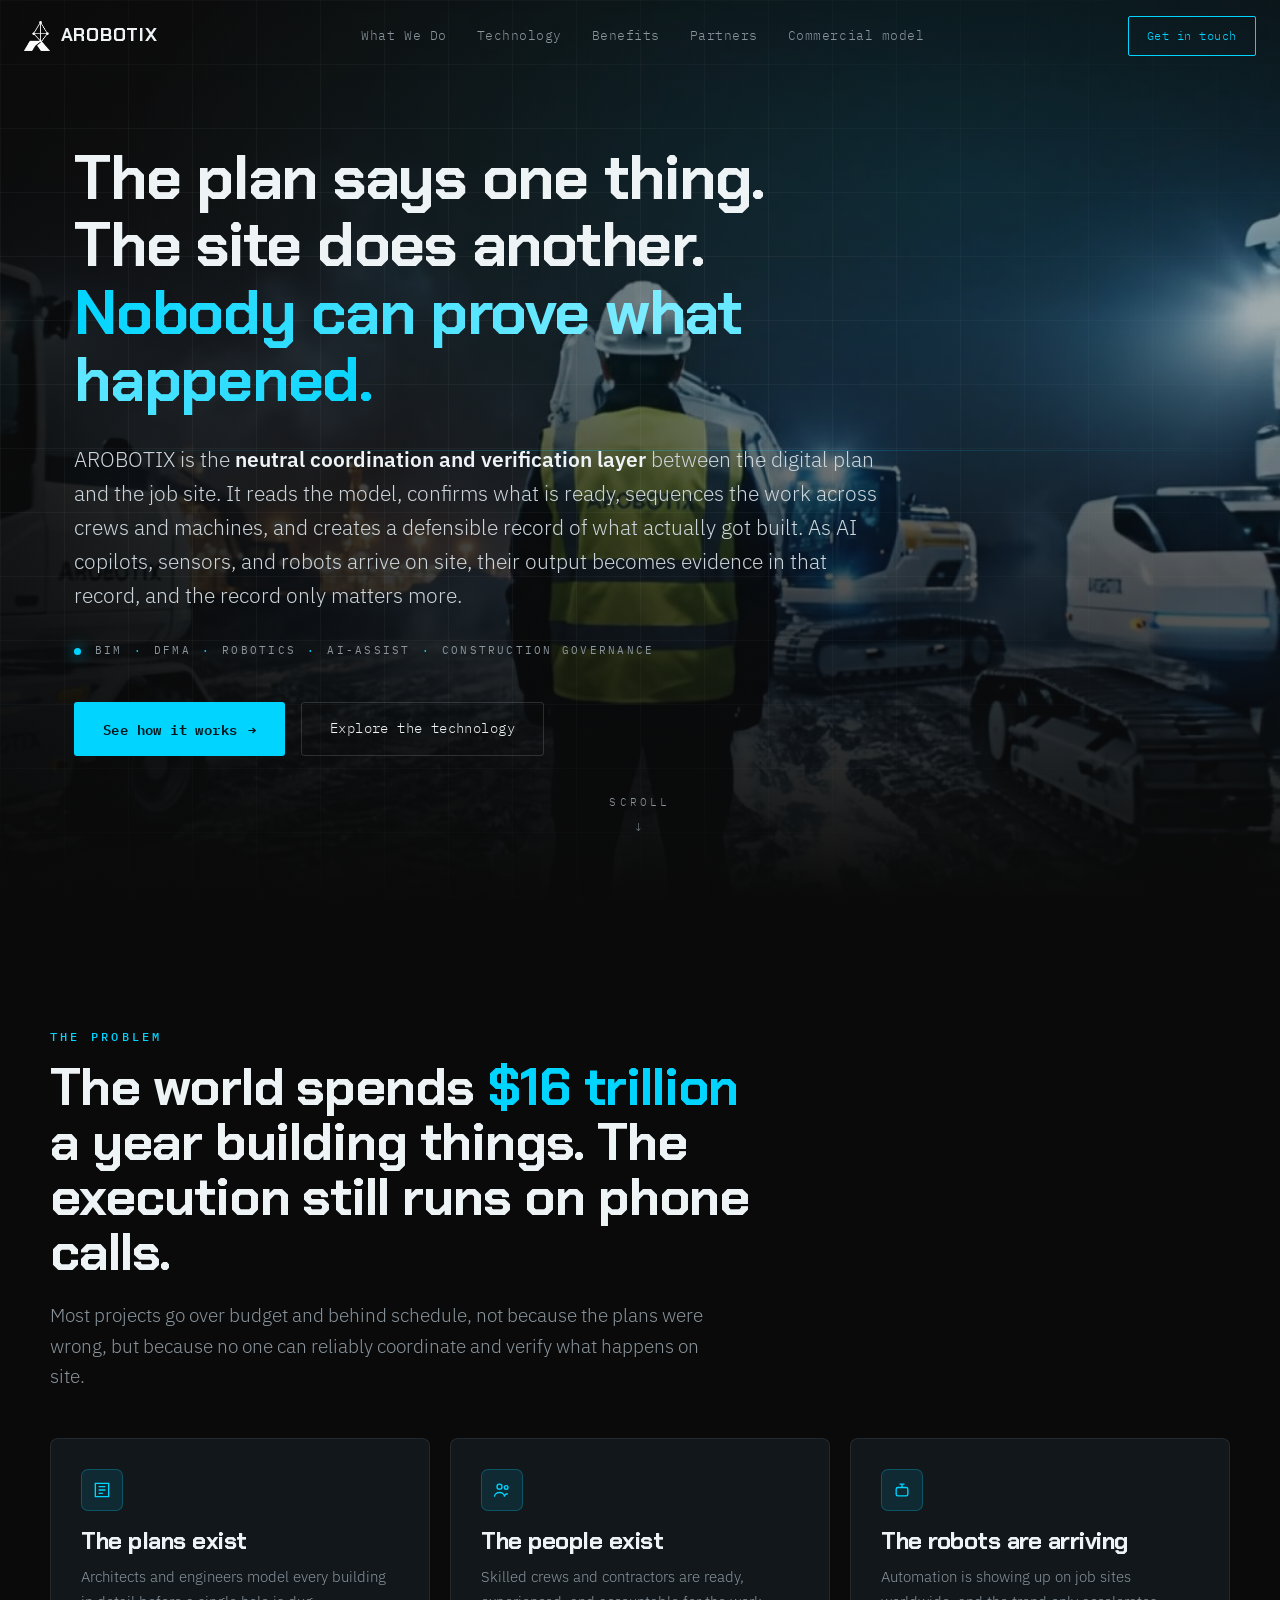
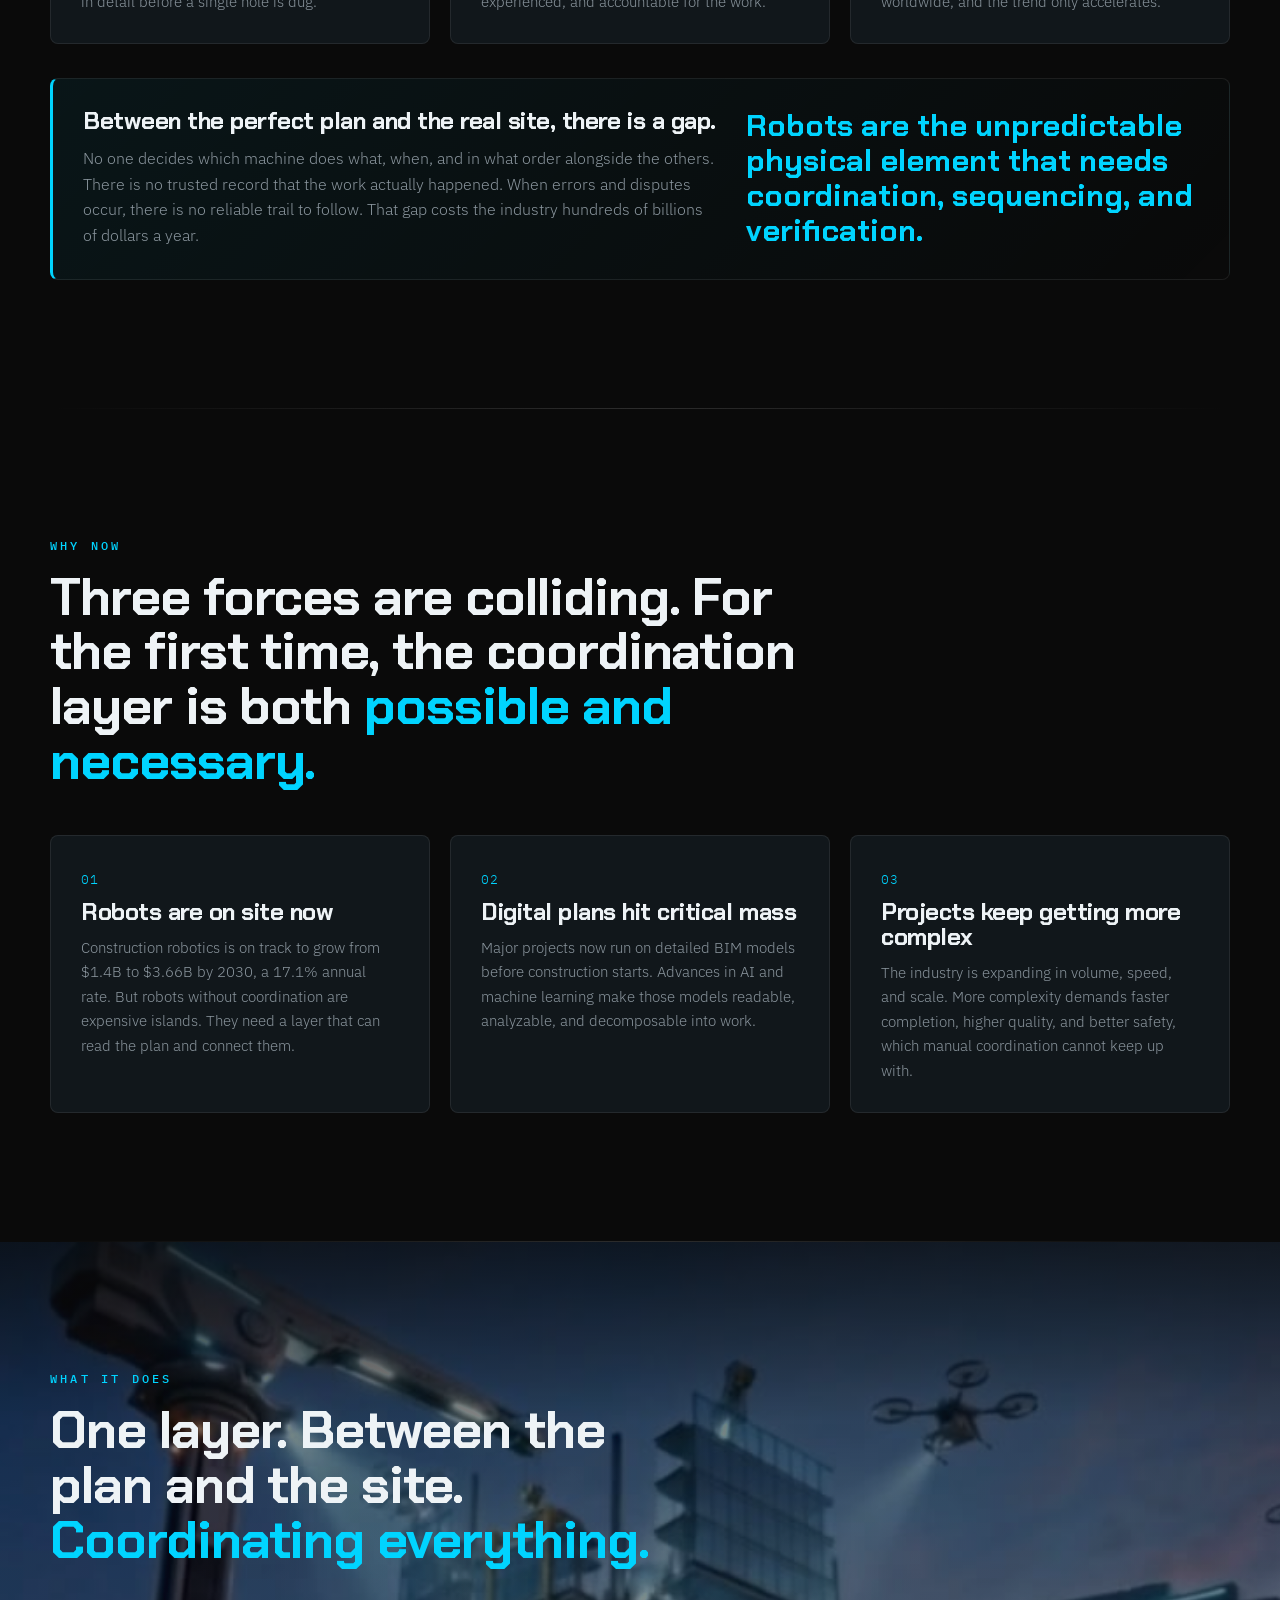
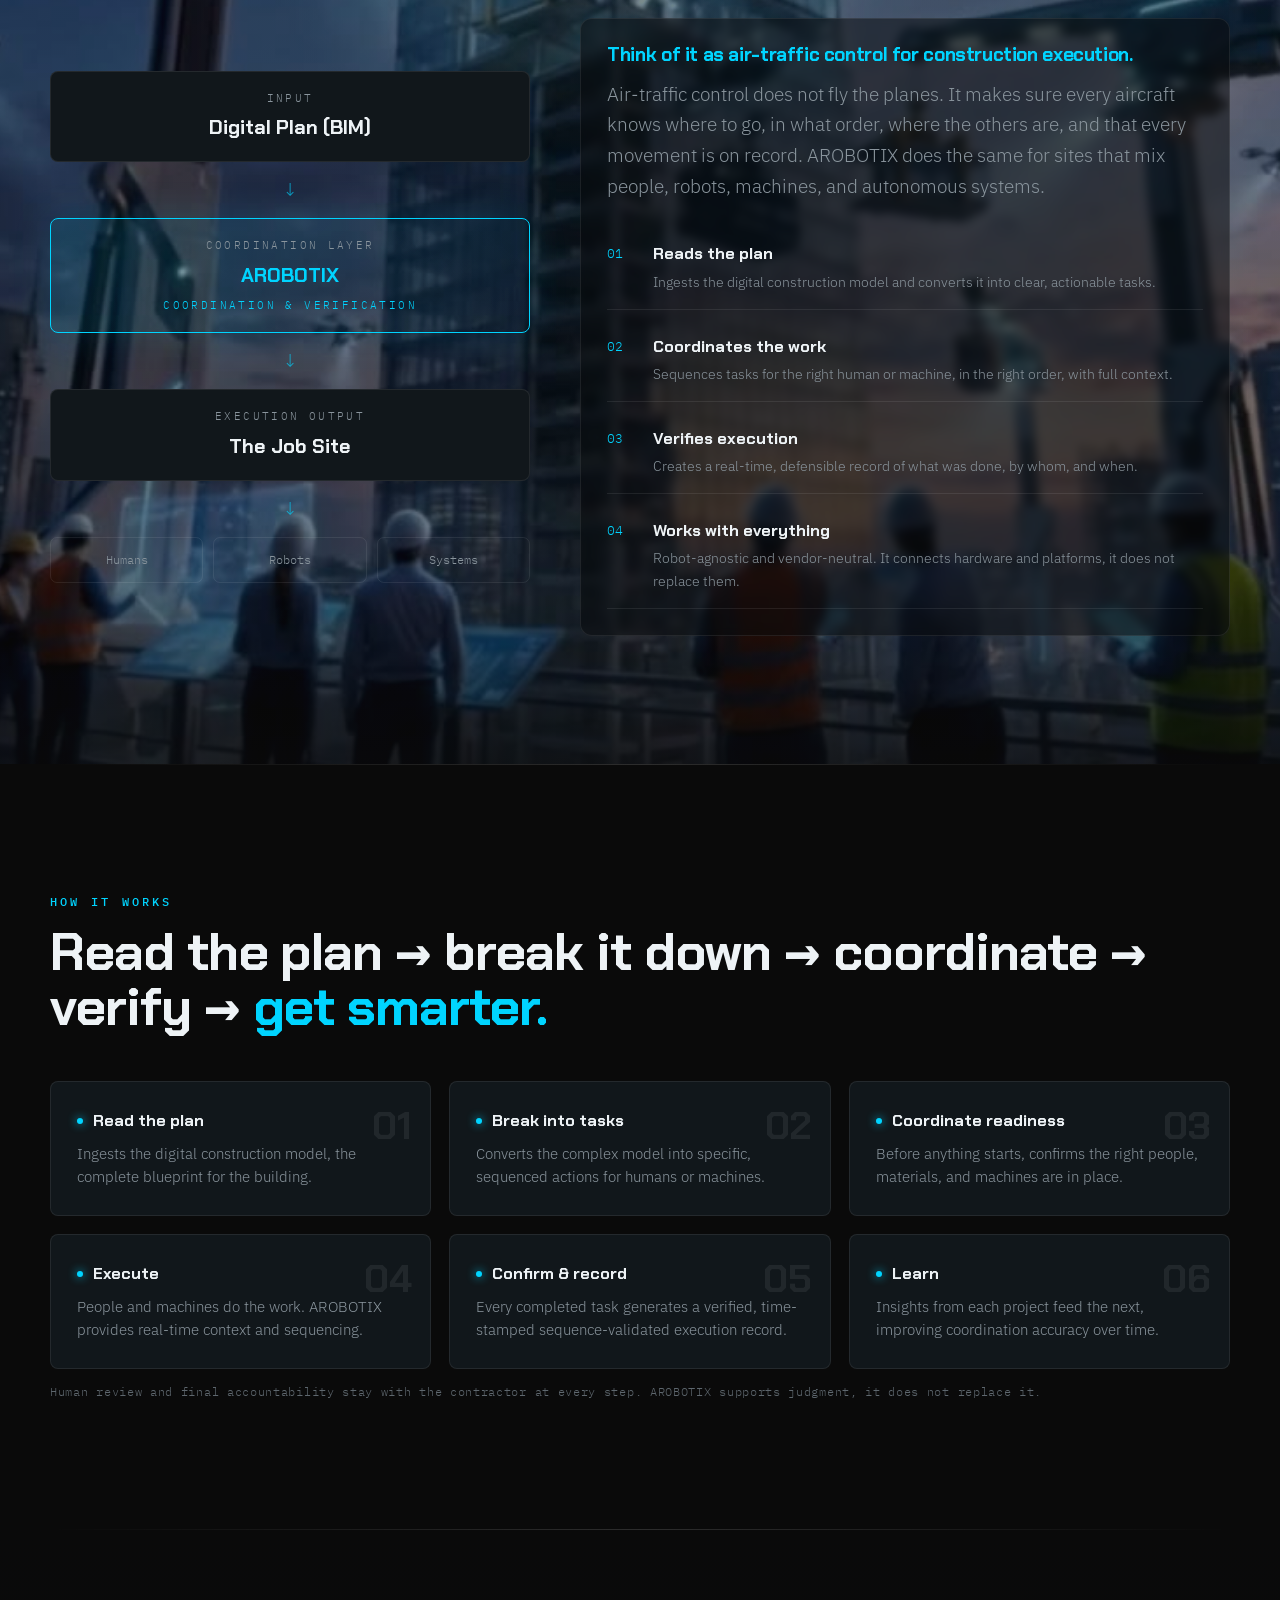
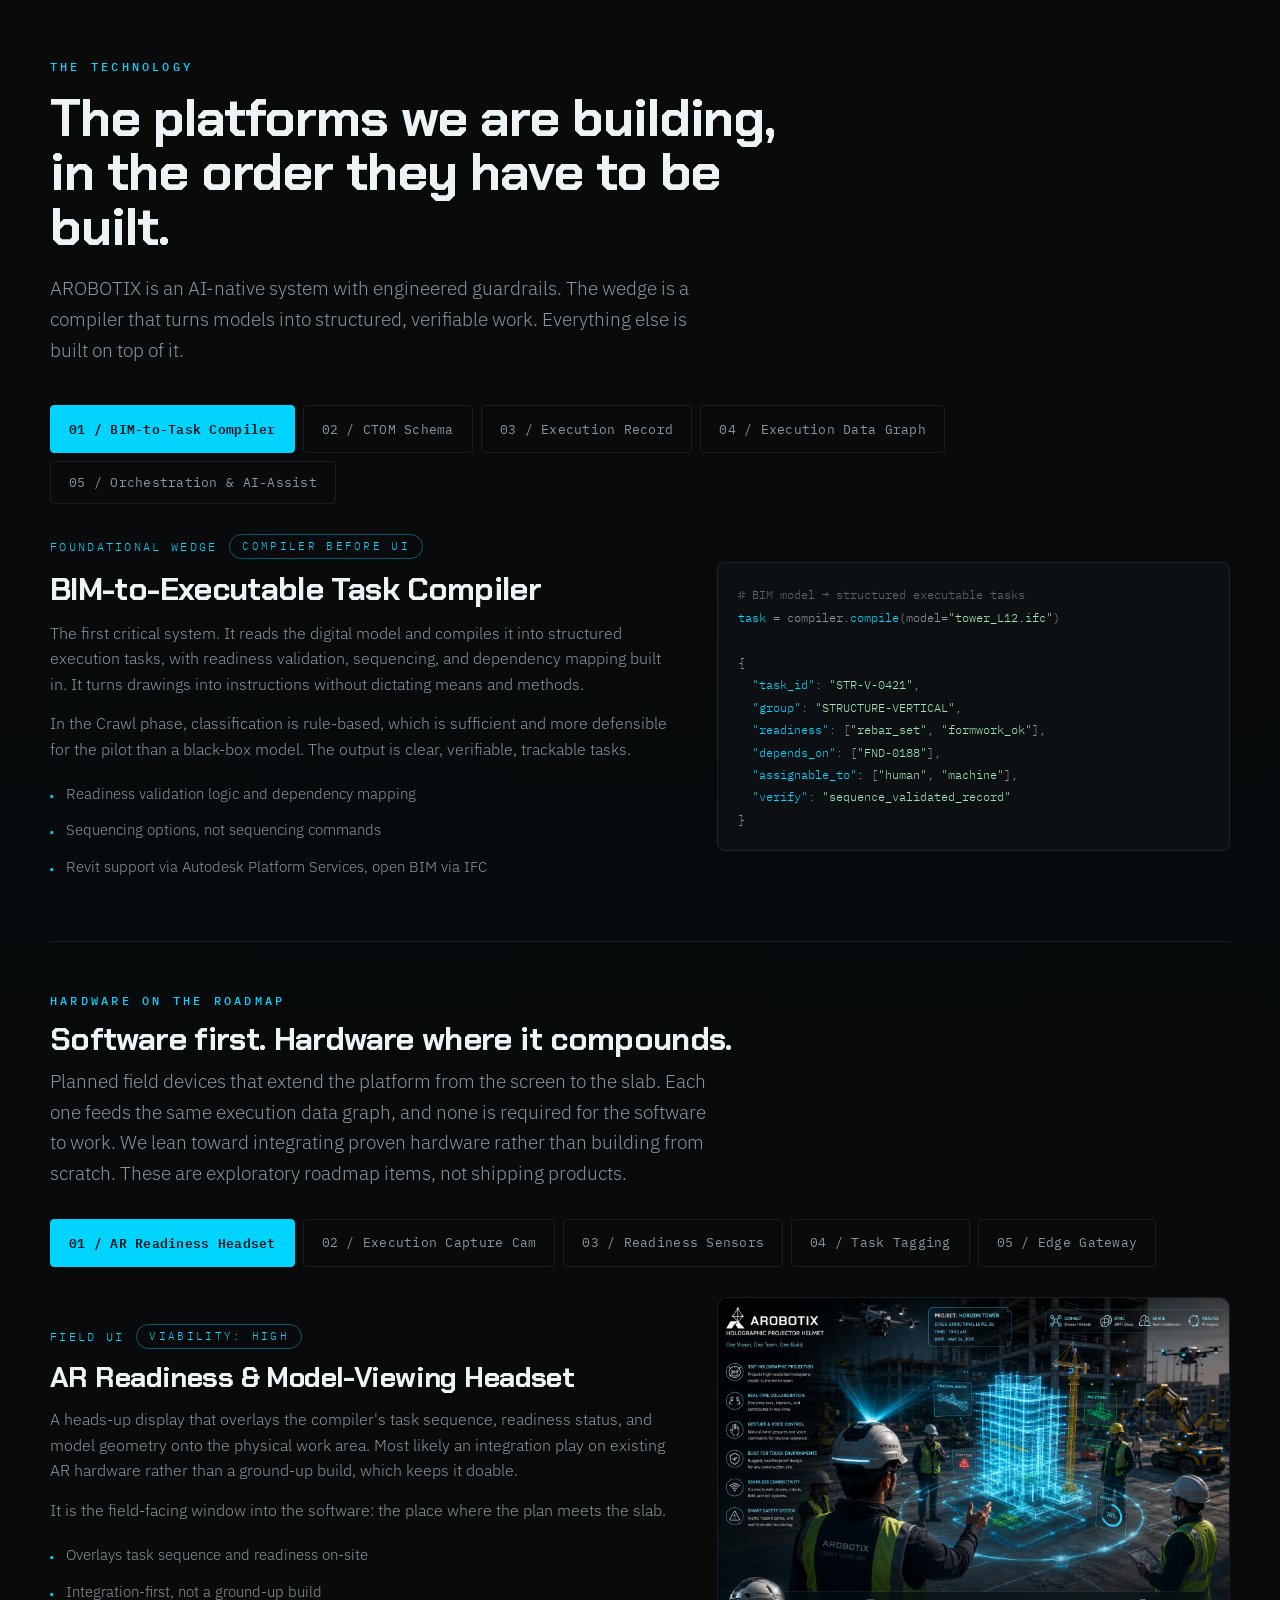
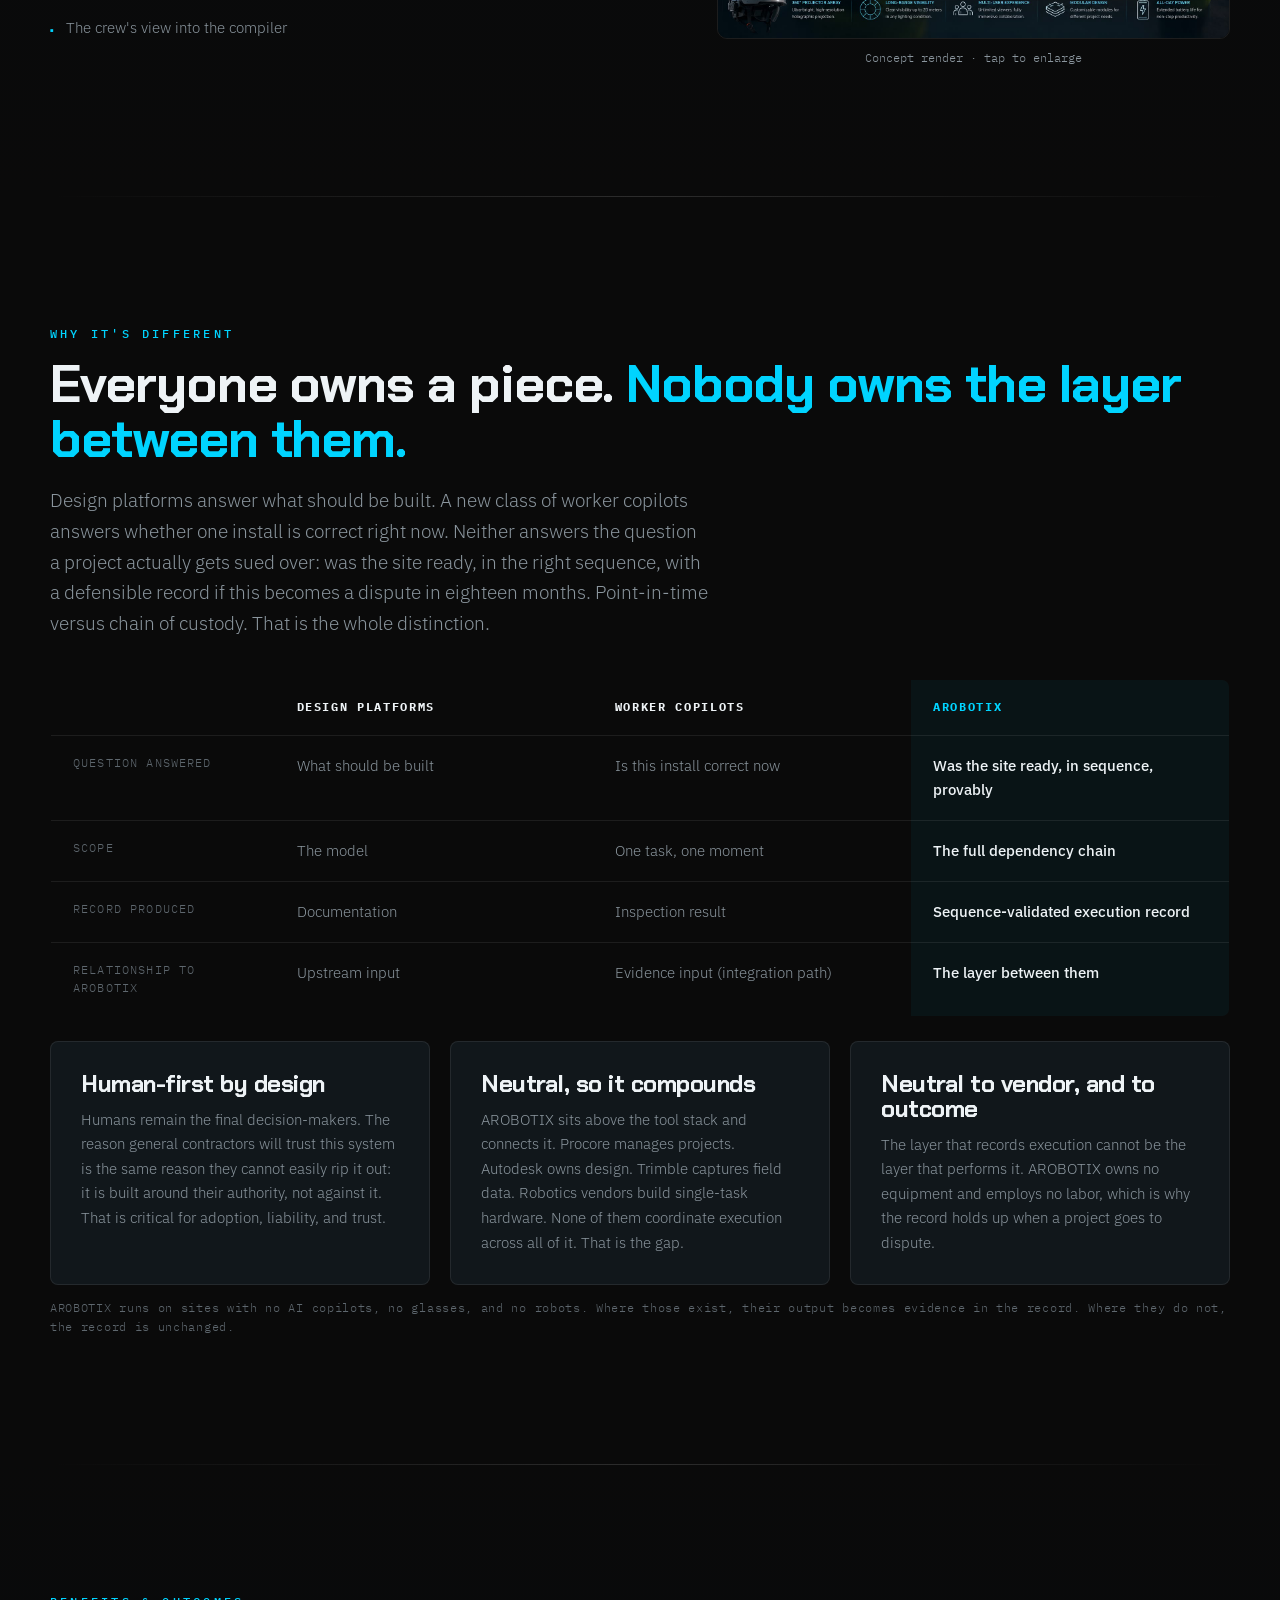
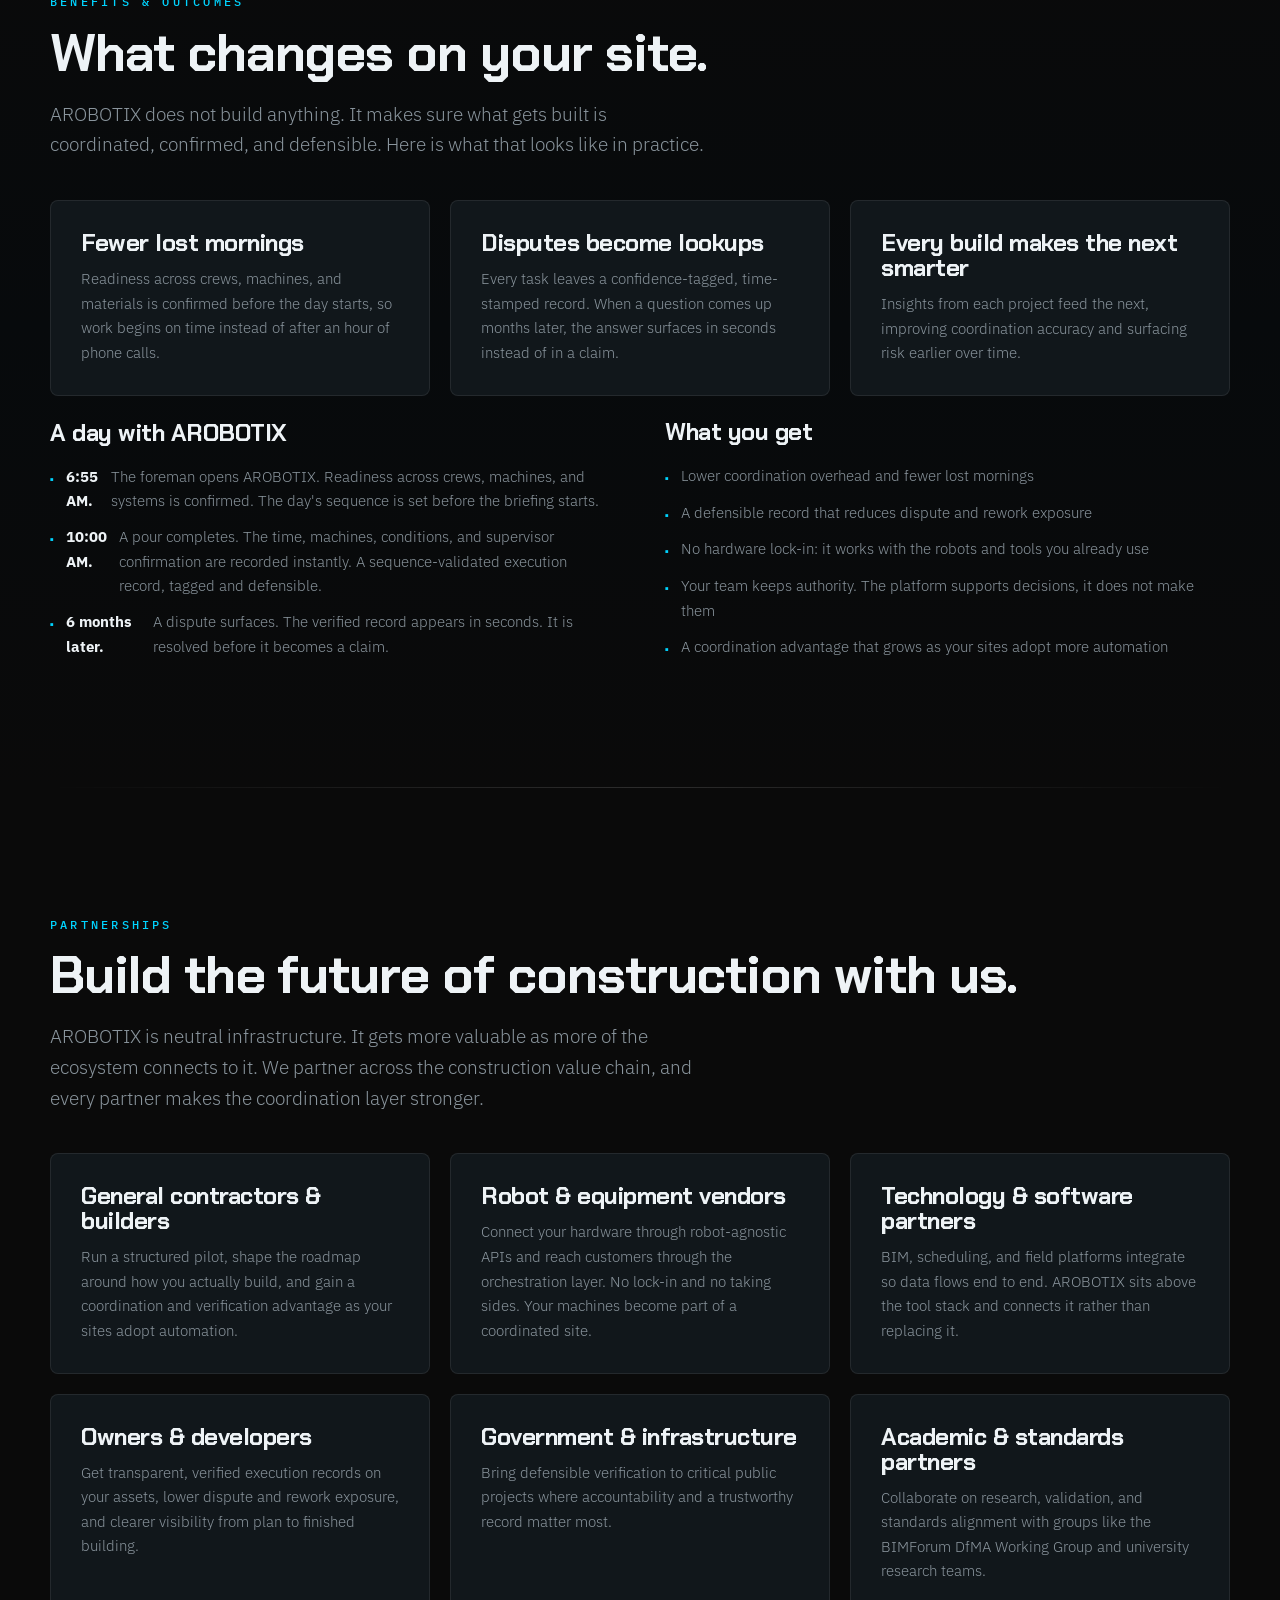
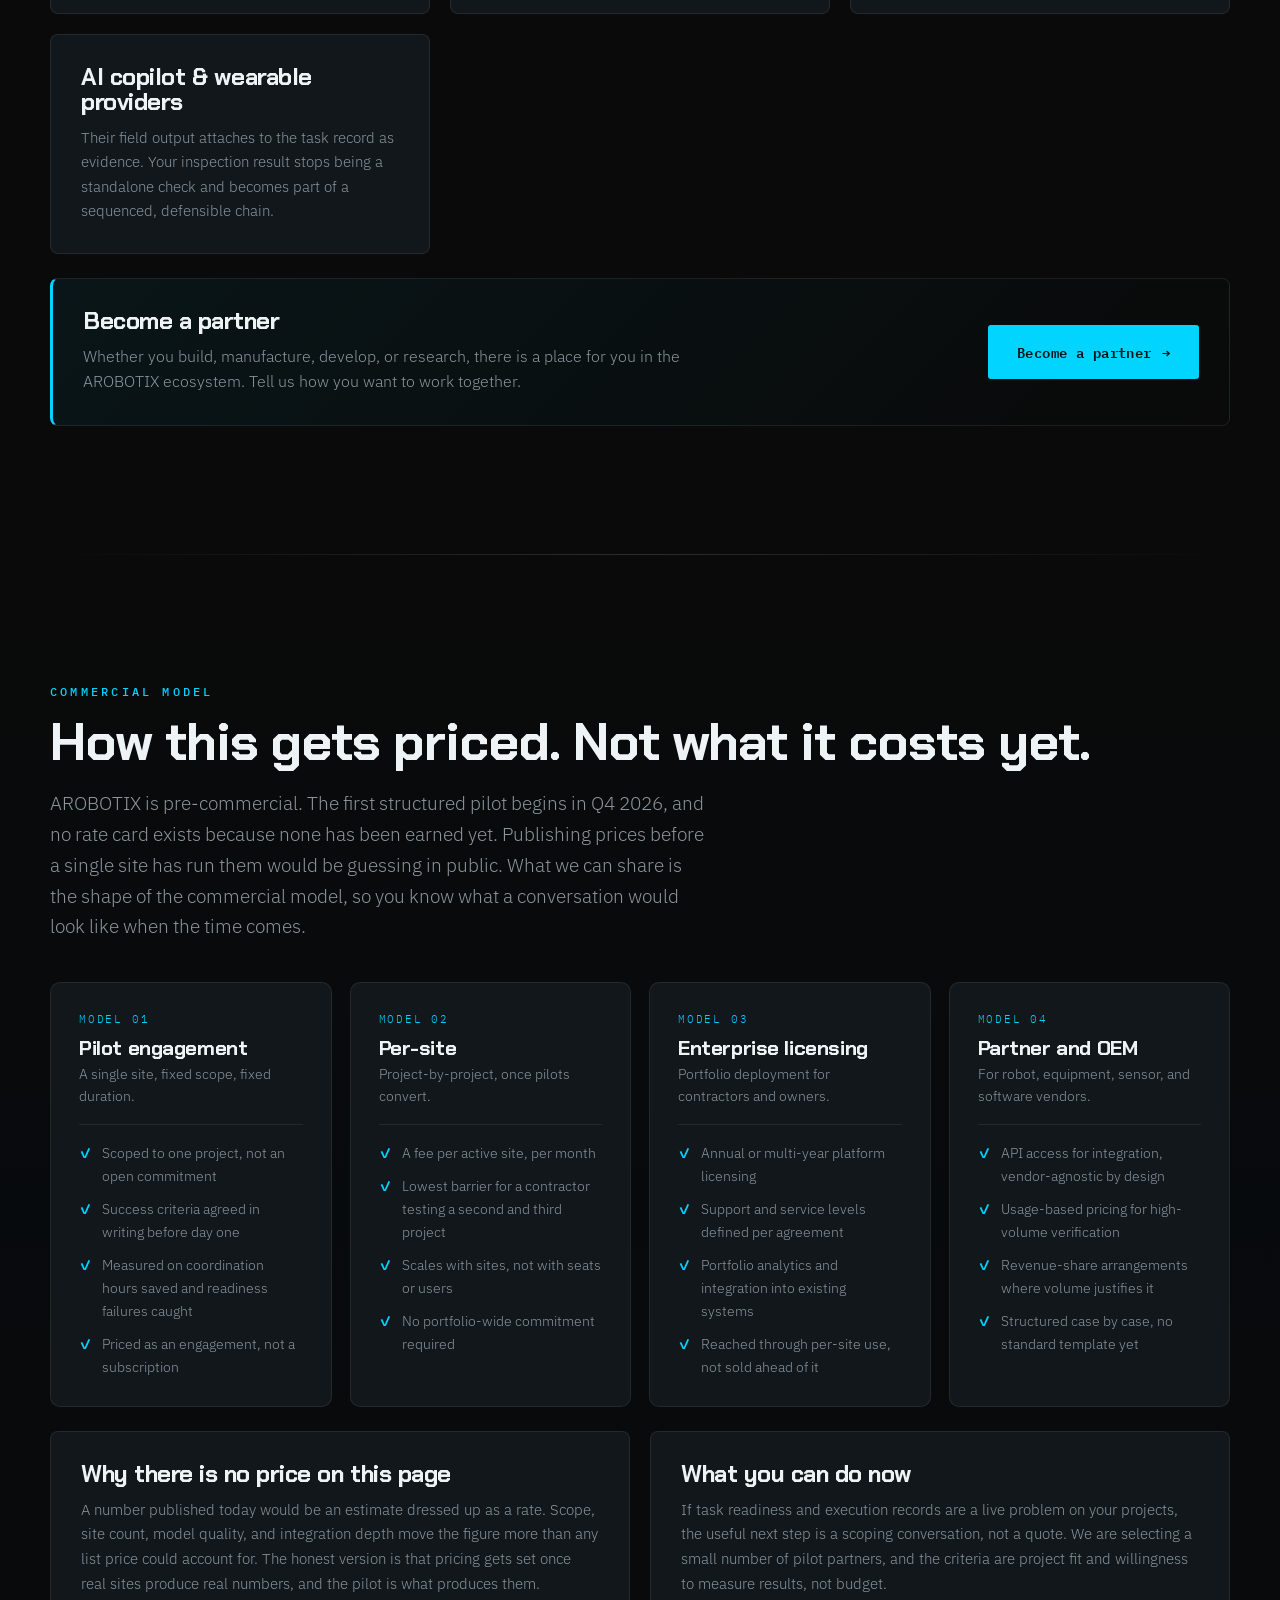
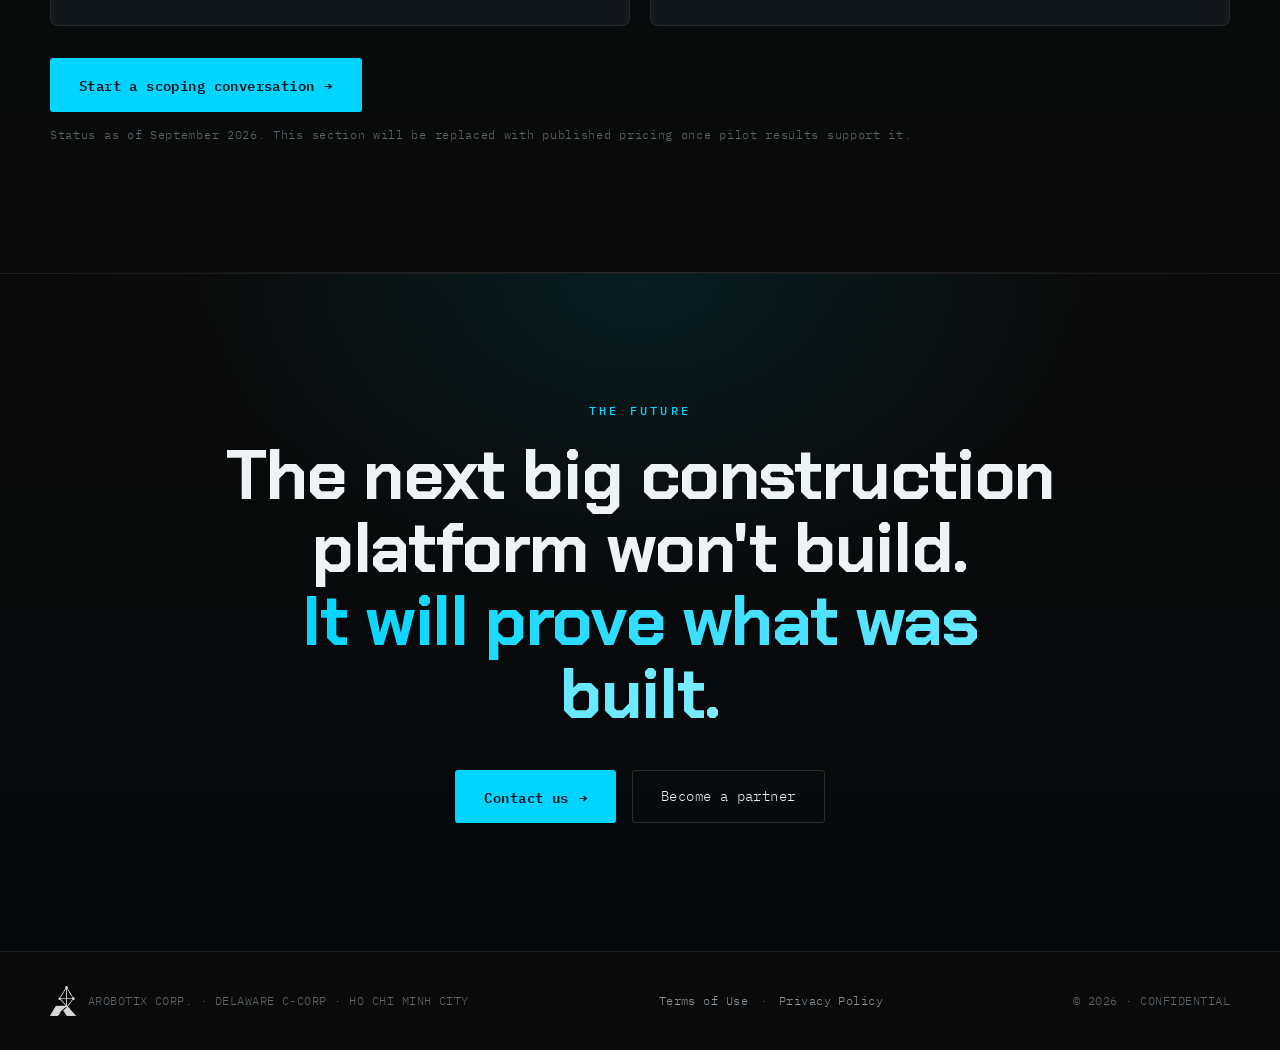
==== commit d3569bcd: "Add files via upload" ====
--- a/index.html
+++ b/index.html
@@ -1013,7 +1013,7 @@
 <section class="section cta" id="contact">
   <div class="wrap">
     <div class="eyebrow reveal" style="text-align:center">The Future</div>
-    <h2 class="reveal d1" style="margin-top:18px">The next big construction platform won't build.<br><span class="grad">It will sequence, verify, and prove what was built.</span></h2>
+    <h2 class="reveal d1" style="margin-top:18px">The next big construction platform won't build.<br><span class="grad">It will prove what was built.</span></h2>
     <div class="hero-actions reveal d2" style="justify-content:center;margin-top:38px">
       <a class="btn btn-primary" href="mailto:info@arobotix.com?subject=AROBOTIX%20Enquiry">Contact us <span>→</span></a>
       <a class="btn btn-ghost" href="#partners">Become a partner</a>
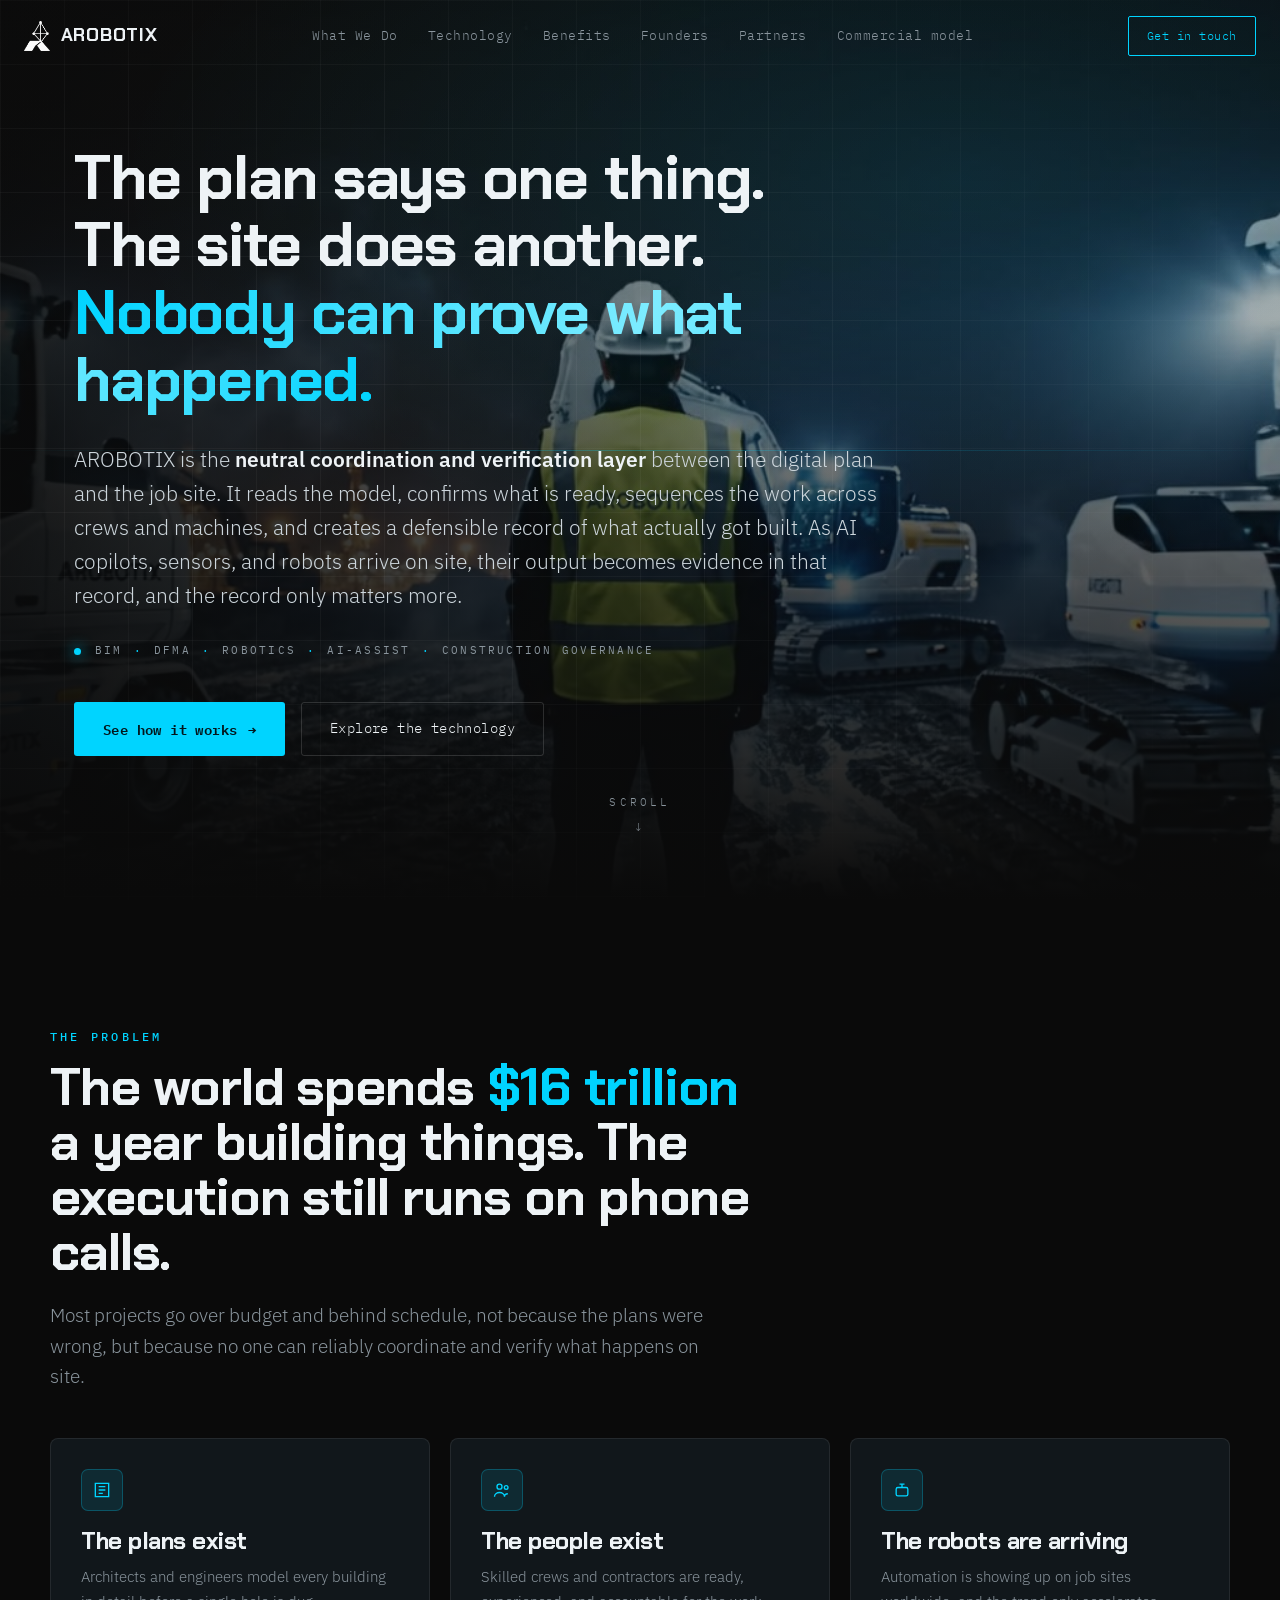
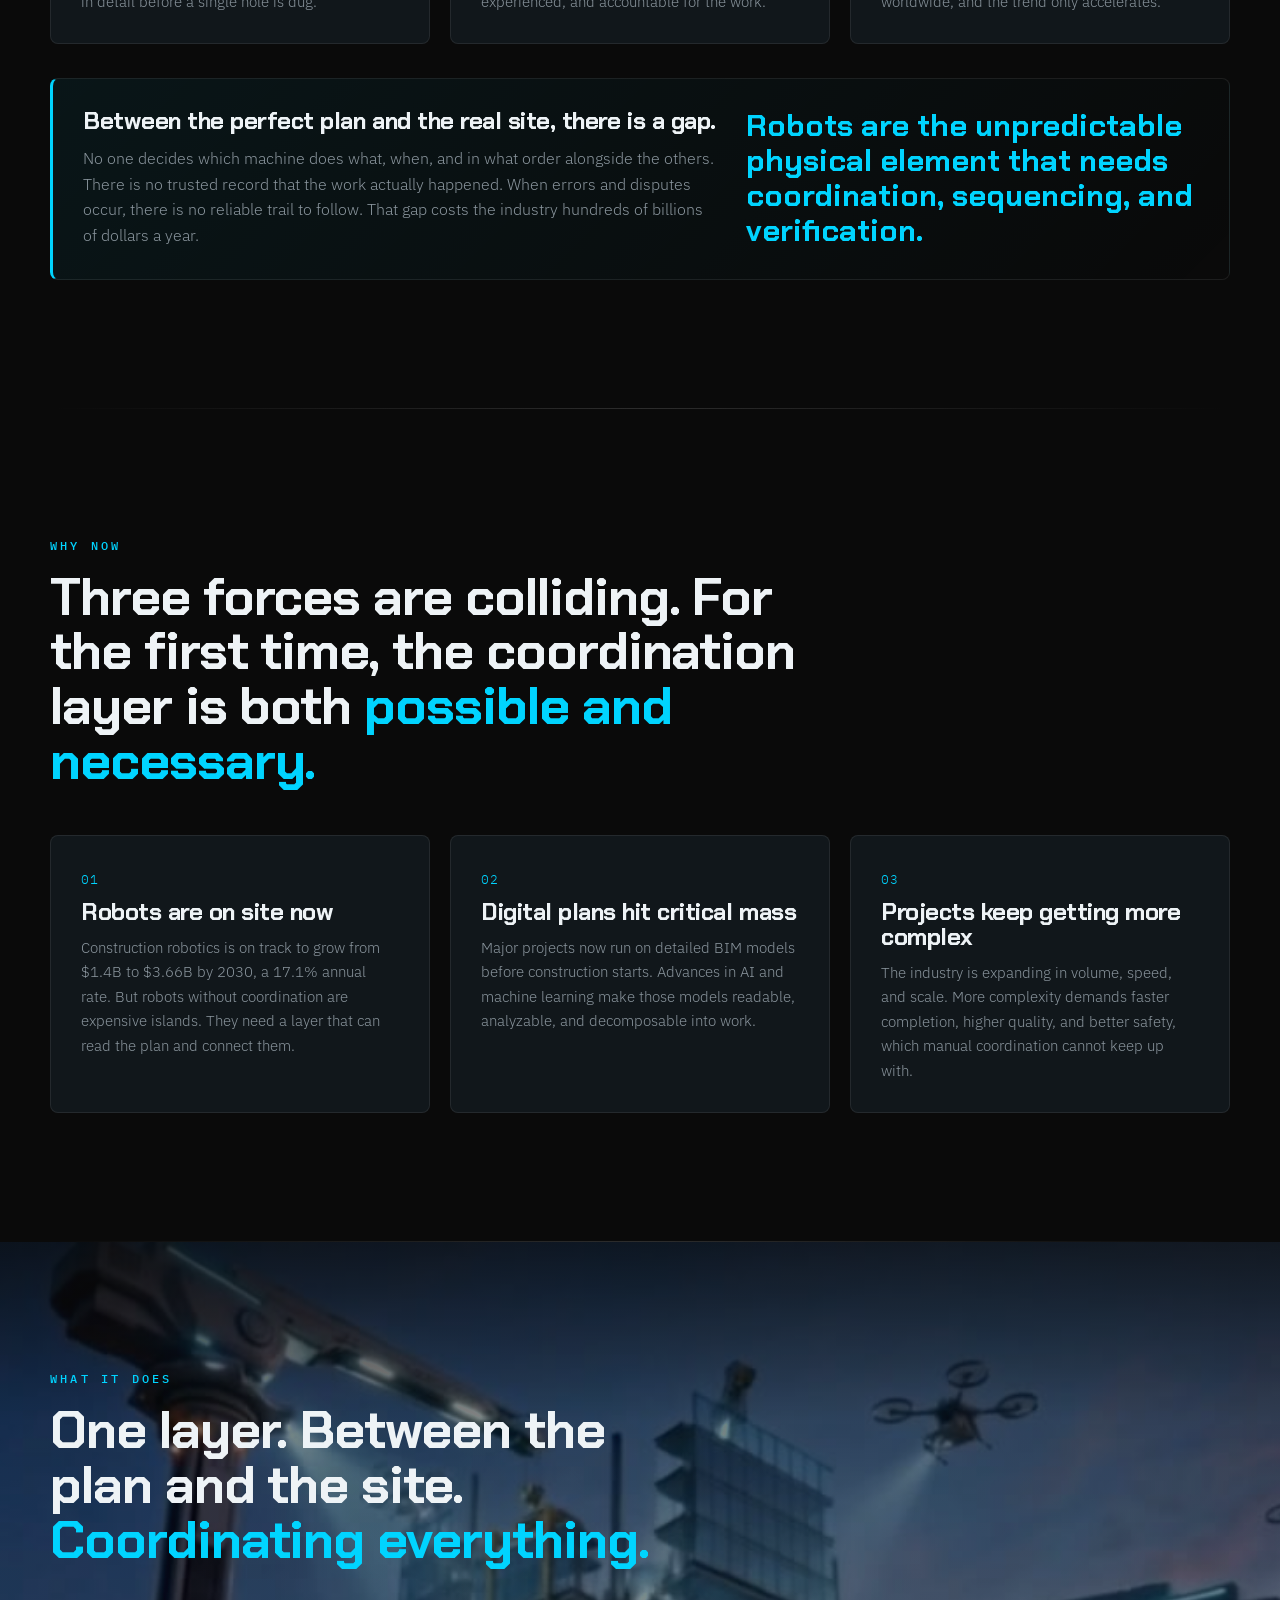
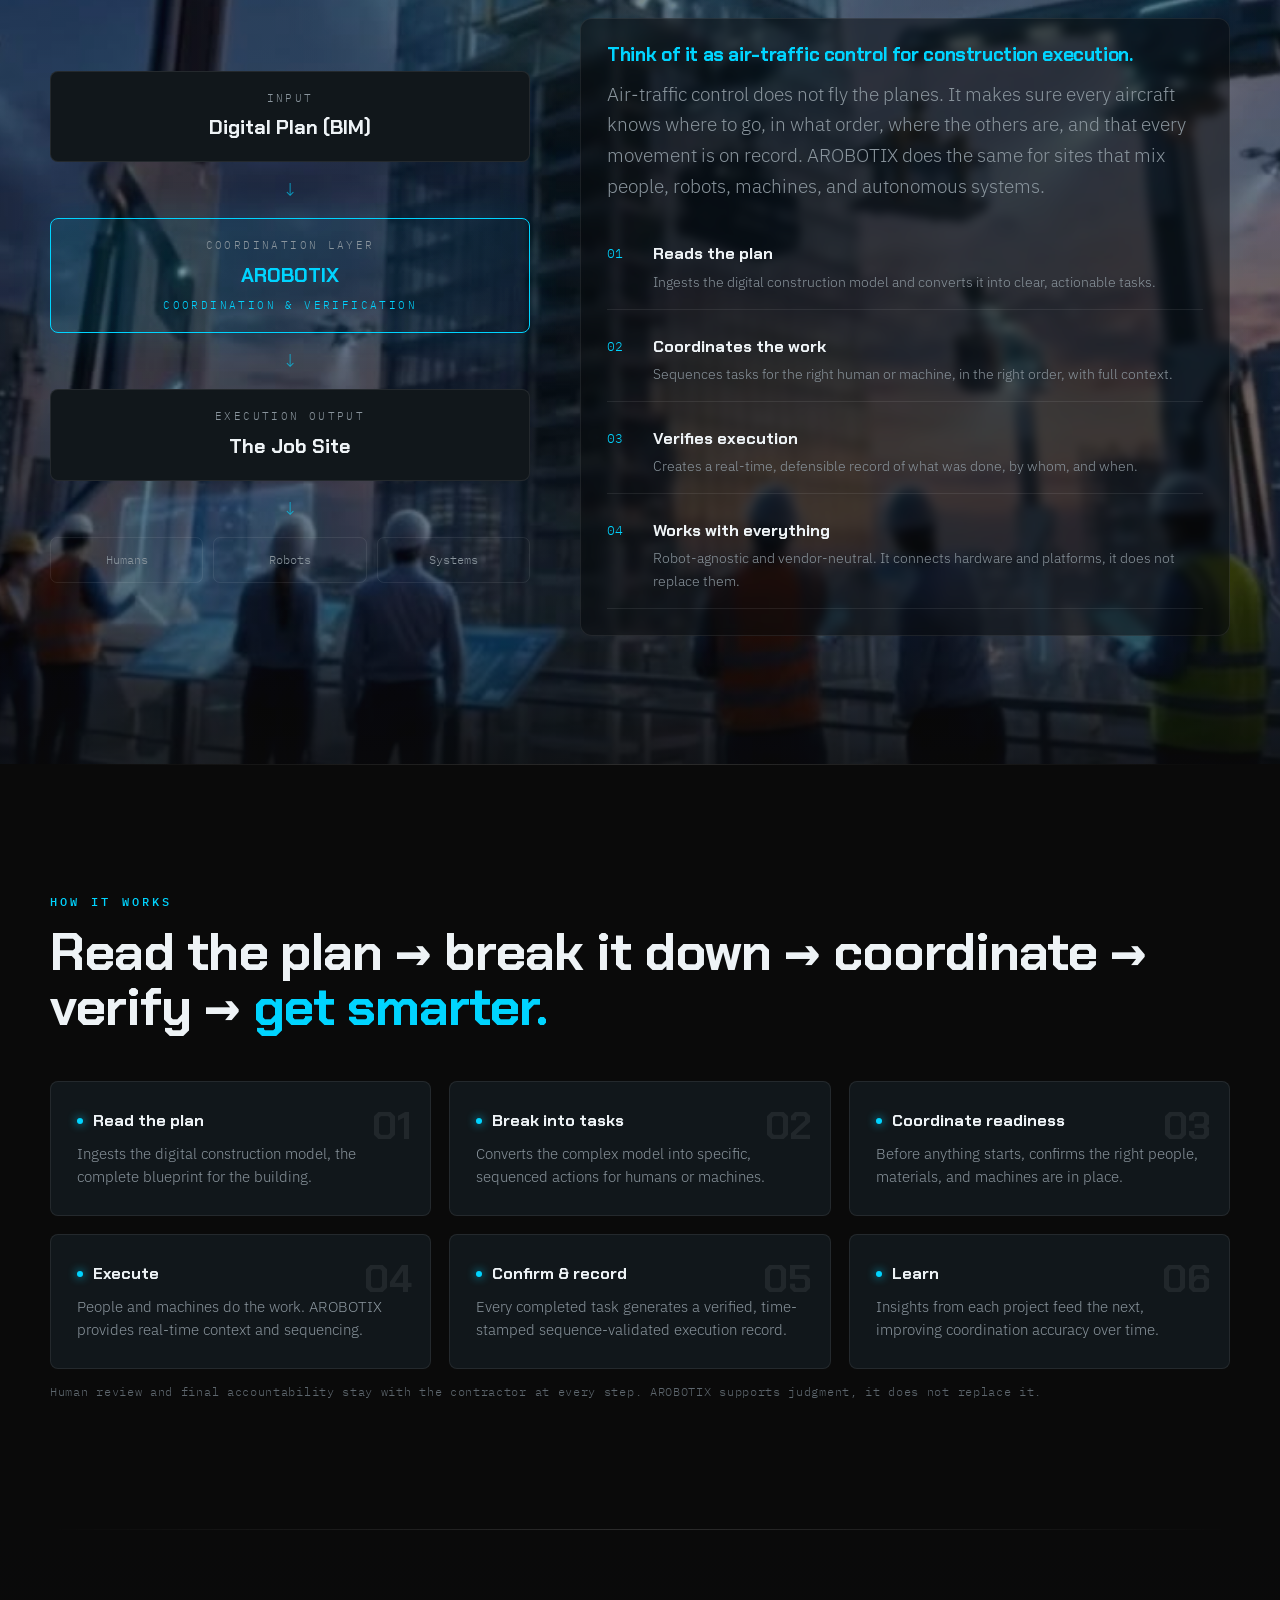
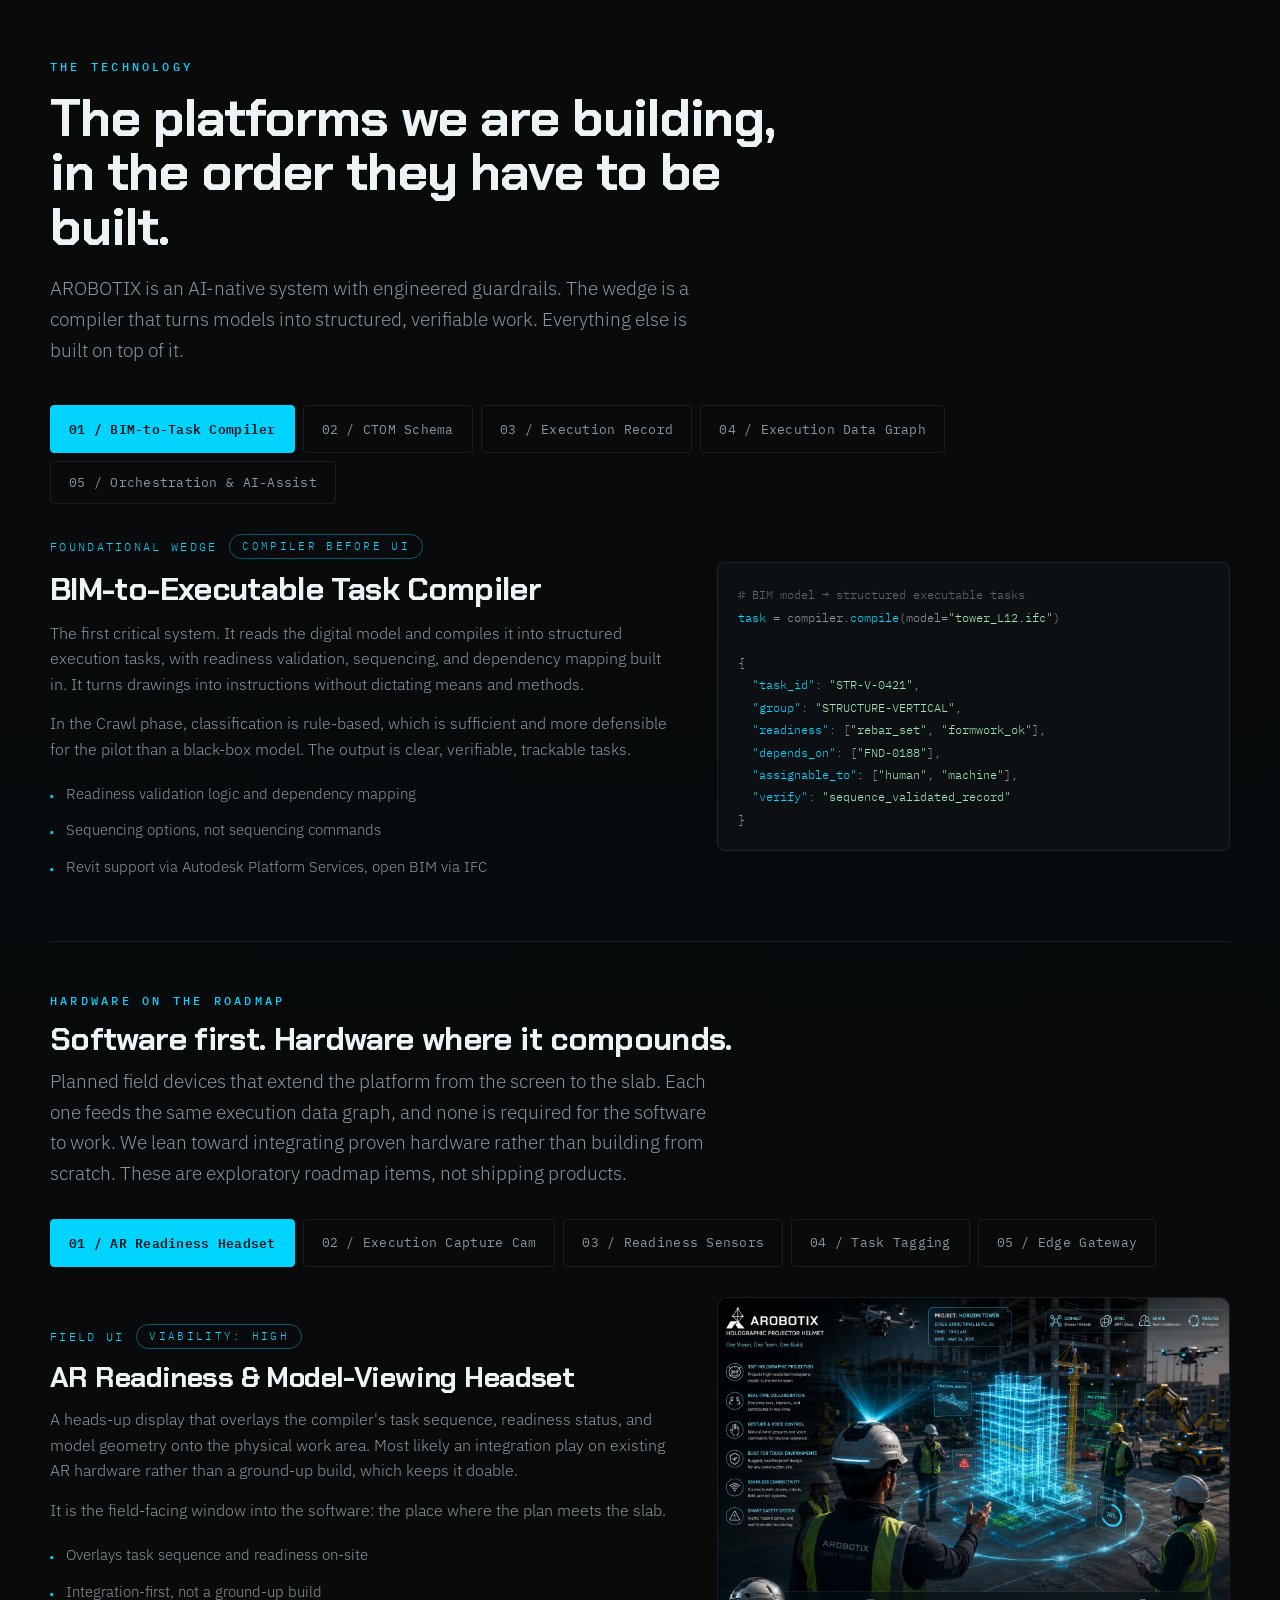
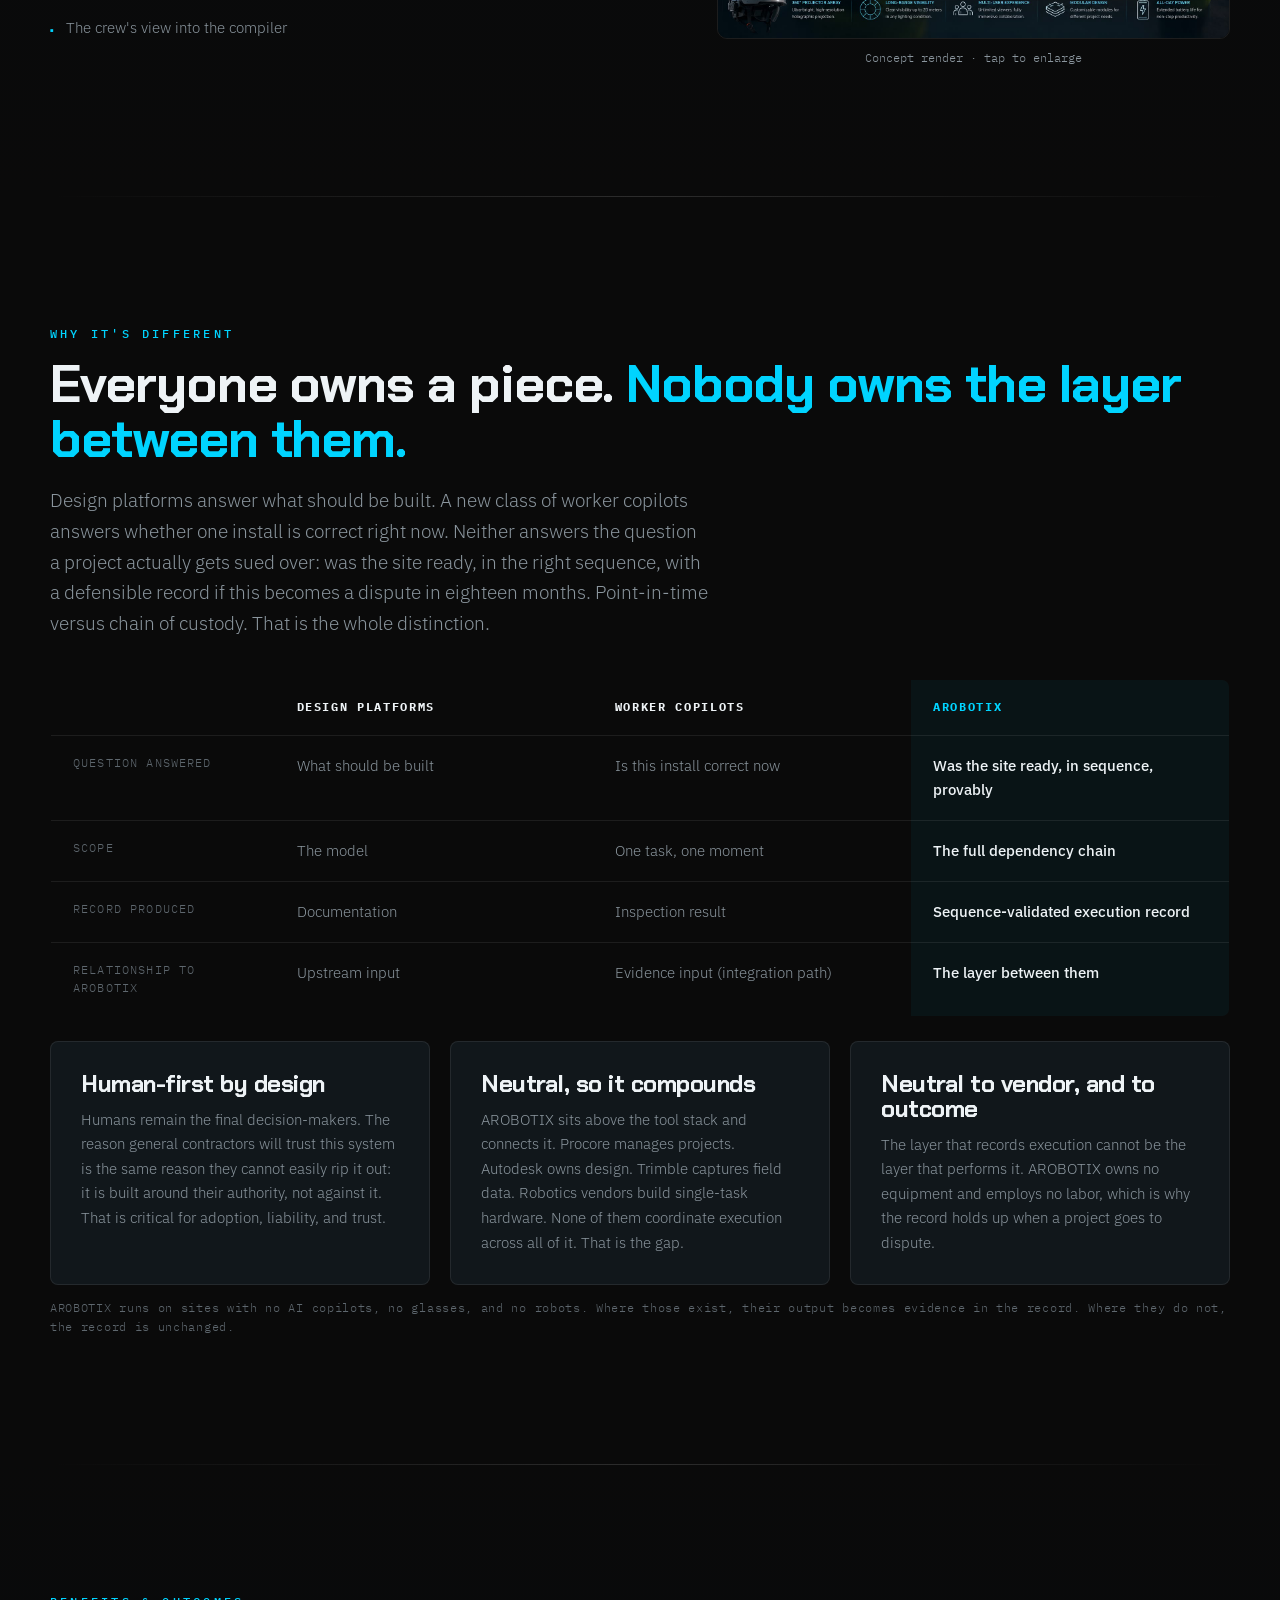
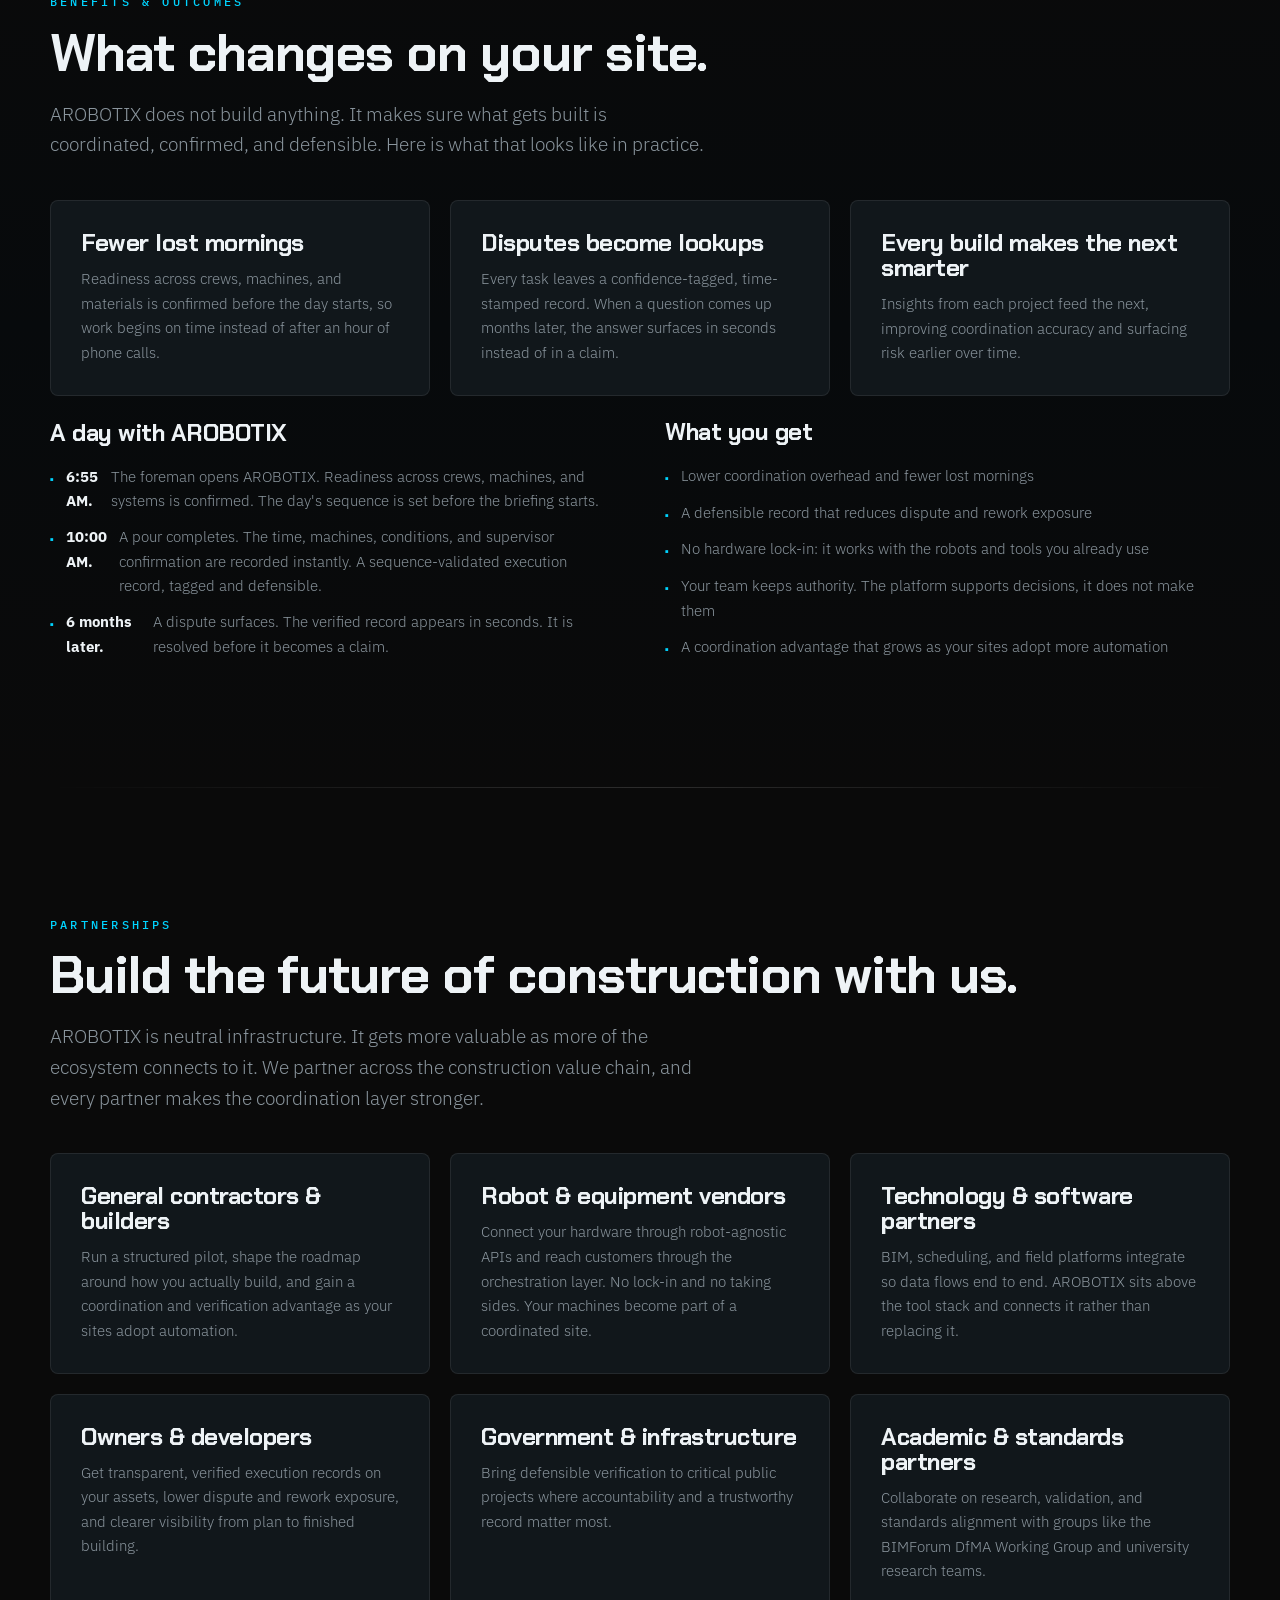
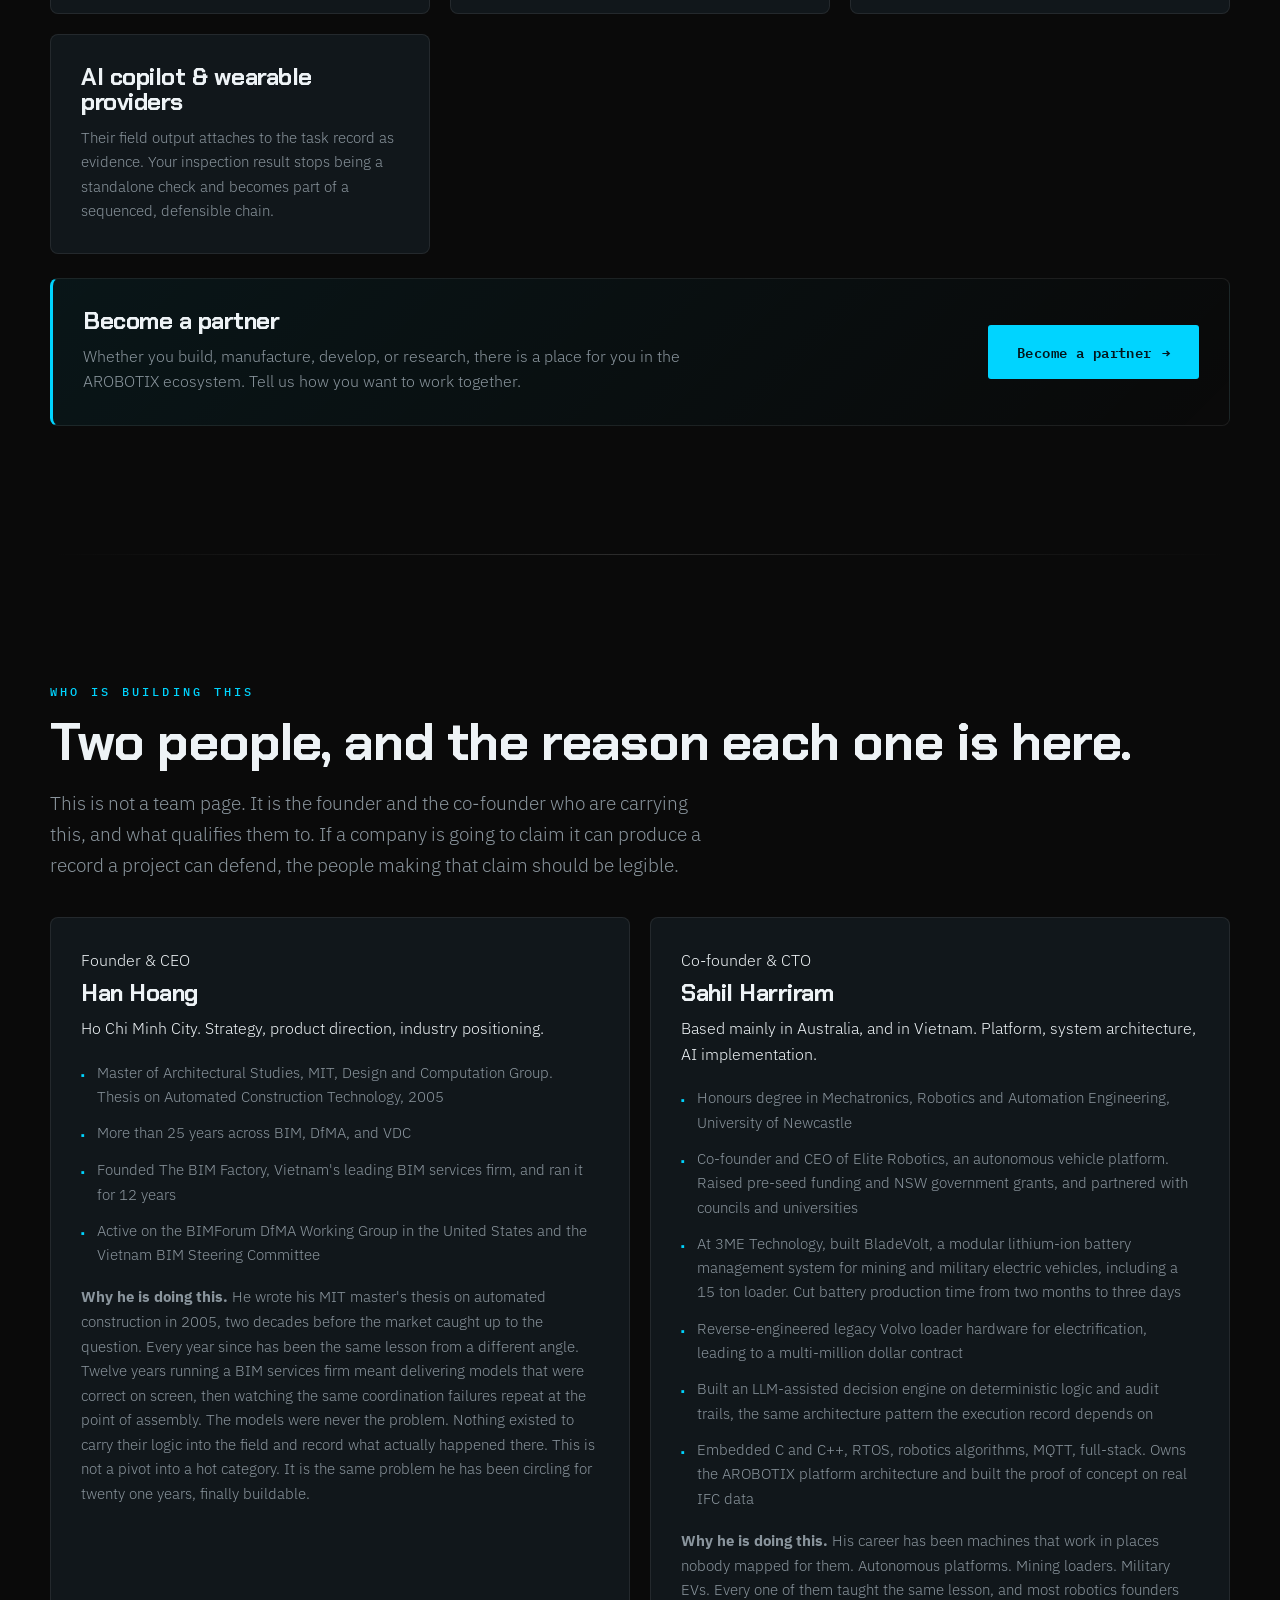
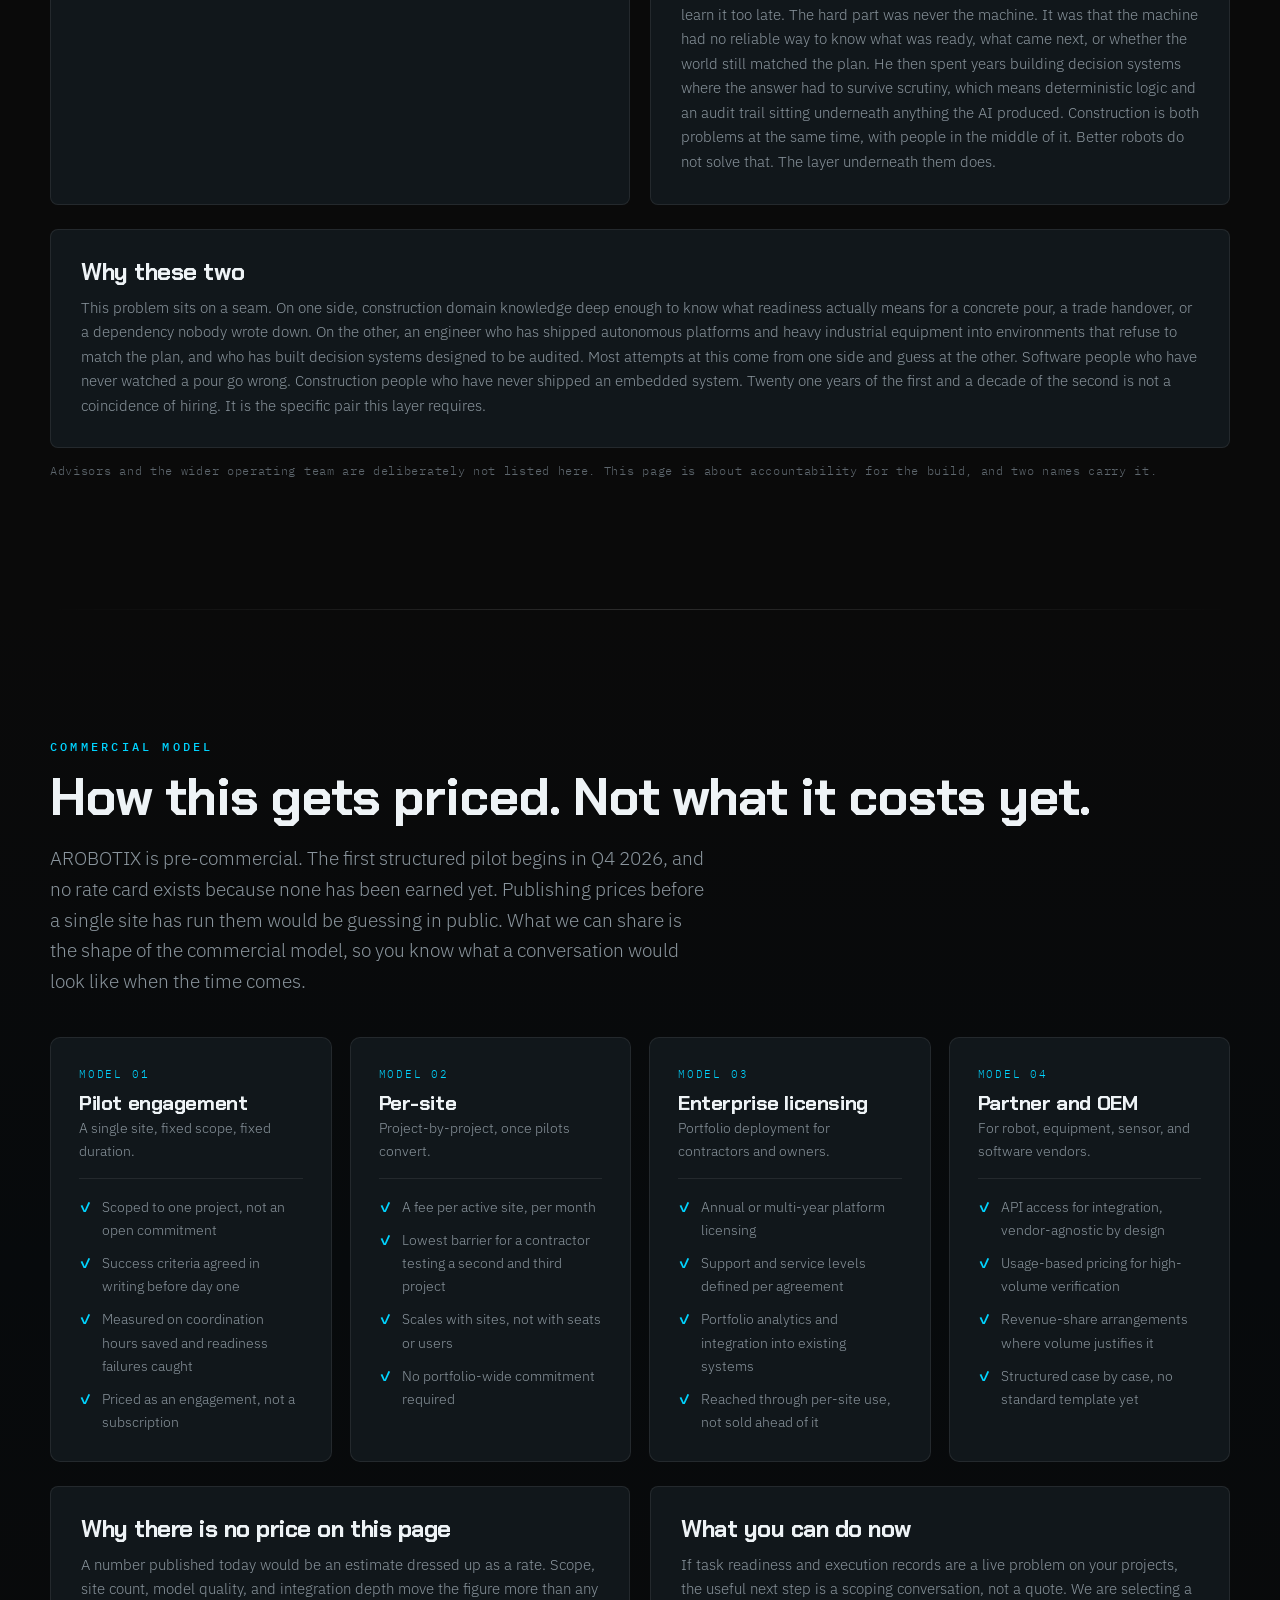
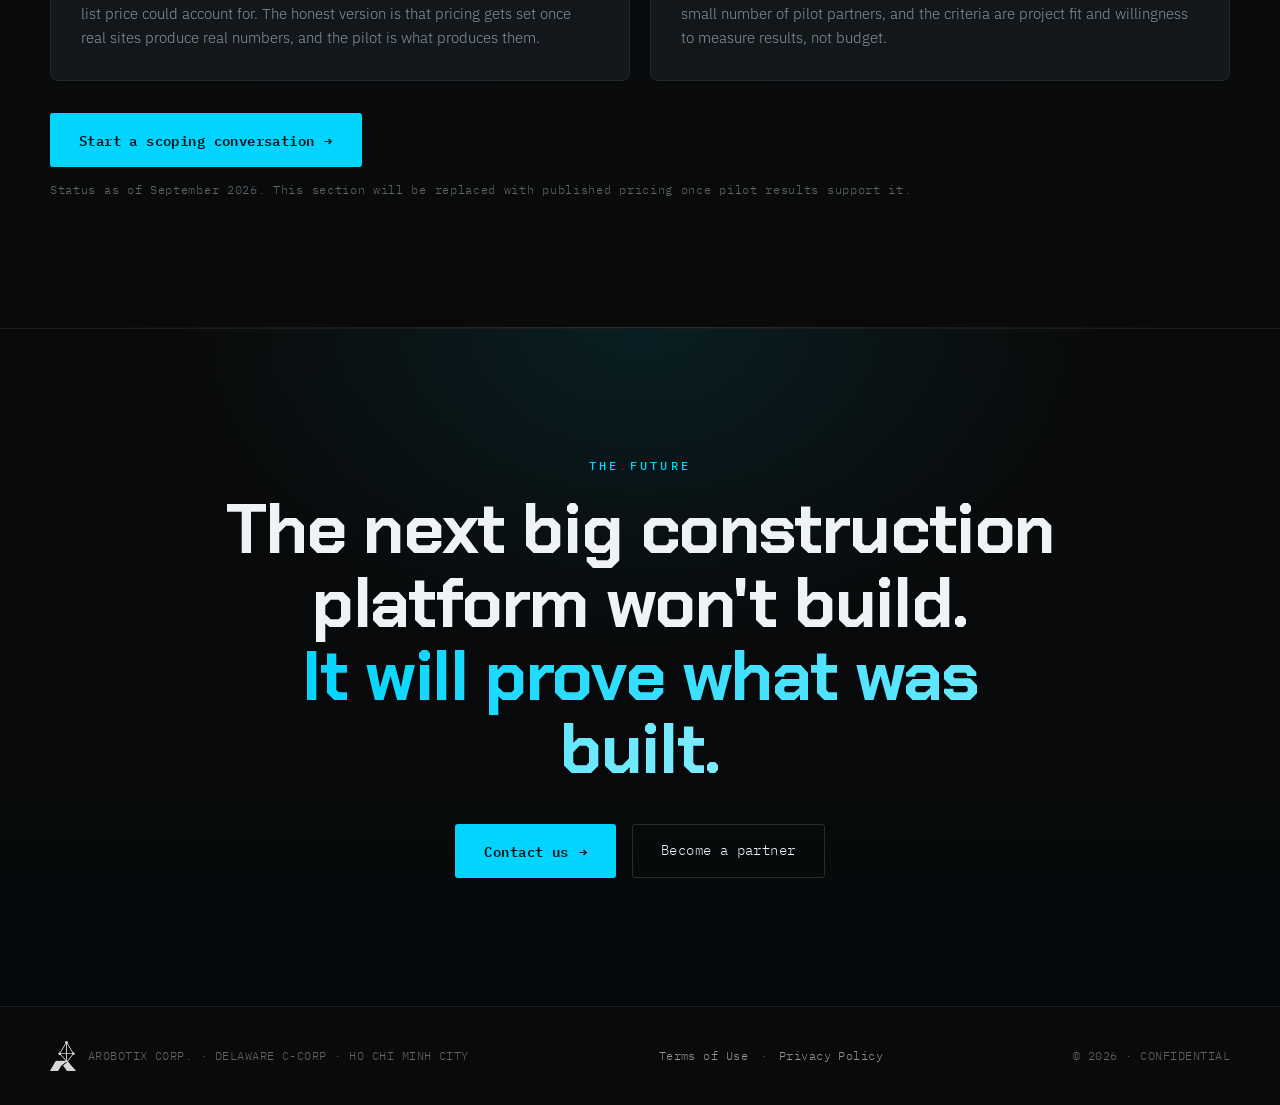
==== commit d08a0017: "Add files via upload" ====
--- a/index.html
+++ b/index.html
@@ -410,6 +410,7 @@
     <a href="#solution">What We Do</a>
     <a href="#tech">Technology</a>
     <a href="#benefits">Benefits</a>
+    <a href="#founders">Founders</a>
     <a href="#partners">Partners</a>
     <a href="#pricing">Commercial model</a>
   </div>
@@ -935,6 +936,53 @@
 
 <div class="divider"></div>
 
+<!-- FOUNDERS -->
+<section class="section" id="founders">
+  <div class="wrap">
+    <div class="eyebrow reveal">Who is building this</div>
+    <h2 class="reveal d1" style="margin-top:14px">Two people, and the reason each one is here.</h2>
+    <p class="lead reveal d2" style="margin-top:18px">This is not a team page. It is the founder and the co-founder who are carrying this, and what qualifies them to. If a company is going to claim it can produce a record a project can defend, the people making that claim should be legible.</p>
+
+    <div class="grid g2" style="margin-top:36px">
+      <div class="card reveal">
+        <div class="tier">Founder &amp; CEO</div>
+        <h3 style="margin-top:8px">Han Hoang</h3>
+        <div class="who">Ho Chi Minh City. Strategy, product direction, industry positioning.</div>
+        <ul class="tick">
+          <li>Master of Architectural Studies, MIT, Design and Computation Group. Thesis on Automated Construction Technology, 2005</li>
+          <li>More than 25 years across BIM, DfMA, and VDC</li>
+          <li>Founded The BIM Factory, Vietnam's leading BIM services firm, and ran it for 12 years</li>
+          <li>Active on the BIMForum DfMA Working Group in the United States and the Vietnam BIM Steering Committee</li>
+        </ul>
+        <p style="margin-top:18px"><b>Why he is doing this.</b> He wrote his MIT master's thesis on automated construction in 2005, two decades before the market caught up to the question. Every year since has been the same lesson from a different angle. Twelve years running a BIM services firm meant delivering models that were correct on screen, then watching the same coordination failures repeat at the point of assembly. The models were never the problem. Nothing existed to carry their logic into the field and record what actually happened there. This is not a pivot into a hot category. It is the same problem he has been circling for twenty one years, finally buildable.</p>
+      </div>
+
+      <div class="card reveal d1">
+        <div class="tier">Co-founder &amp; CTO</div>
+        <h3 style="margin-top:8px">Sahil Harriram</h3>
+        <div class="who">Based mainly in Australia, and in Vietnam. Platform, system architecture, AI implementation.</div>
+        <ul class="tick">
+          <li>Honours degree in Mechatronics, Robotics and Automation Engineering, University of Newcastle</li>
+          <li>Co-founder and CEO of Elite Robotics, an autonomous vehicle platform. Raised pre-seed funding and NSW government grants, and partnered with councils and universities</li>
+          <li>At 3ME Technology, built BladeVolt, a modular lithium-ion battery management system for mining and military electric vehicles, including a 15 ton loader. Cut battery production time from two months to three days</li>
+          <li>Reverse-engineered legacy Volvo loader hardware for electrification, leading to a multi-million dollar contract</li>
+          <li>Built an LLM-assisted decision engine on deterministic logic and audit trails, the same architecture pattern the execution record depends on</li>
+          <li>Embedded C and C++, RTOS, robotics algorithms, MQTT, full-stack. Owns the AROBOTIX platform architecture and built the proof of concept on real IFC data</li>
+        </ul>
+        <p style="margin-top:18px"><b>Why he is doing this.</b> His career has been machines that work in places nobody mapped for them. Autonomous platforms. Mining loaders. Military EVs. Every one of them taught the same lesson, and most robotics founders learn it too late. The hard part was never the machine. It was that the machine had no reliable way to know what was ready, what came next, or whether the world still matched the plan. He then spent years building decision systems where the answer had to survive scrutiny, which means deterministic logic and an audit trail sitting underneath anything the AI produced. Construction is both problems at the same time, with people in the middle of it. Better robots do not solve that. The layer underneath them does.</p>
+      </div>
+    </div>
+
+    <div class="card reveal" style="margin-top:24px">
+      <h3>Why these two</h3>
+      <p>This problem sits on a seam. On one side, construction domain knowledge deep enough to know what readiness actually means for a concrete pour, a trade handover, or a dependency nobody wrote down. On the other, an engineer who has shipped autonomous platforms and heavy industrial equipment into environments that refuse to match the plan, and who has built decision systems designed to be audited. Most attempts at this come from one side and guess at the other. Software people who have never watched a pour go wrong. Construction people who have never shipped an embedded system. Twenty one years of the first and a decade of the second is not a coincidence of hiring. It is the specific pair this layer requires.</p>
+    </div>
+    <p class="note reveal">Advisors and the wider operating team are deliberately not listed here. This page is about accountability for the build, and two names carry it.</p>
+  </div>
+</section>
+
+<div class="divider"></div>
+
 <!-- PRICING -->
 <section class="section" id="pricing" style="background:linear-gradient(180deg,var(--bg),#070a0c 50%,var(--bg))">
   <div class="wrap">
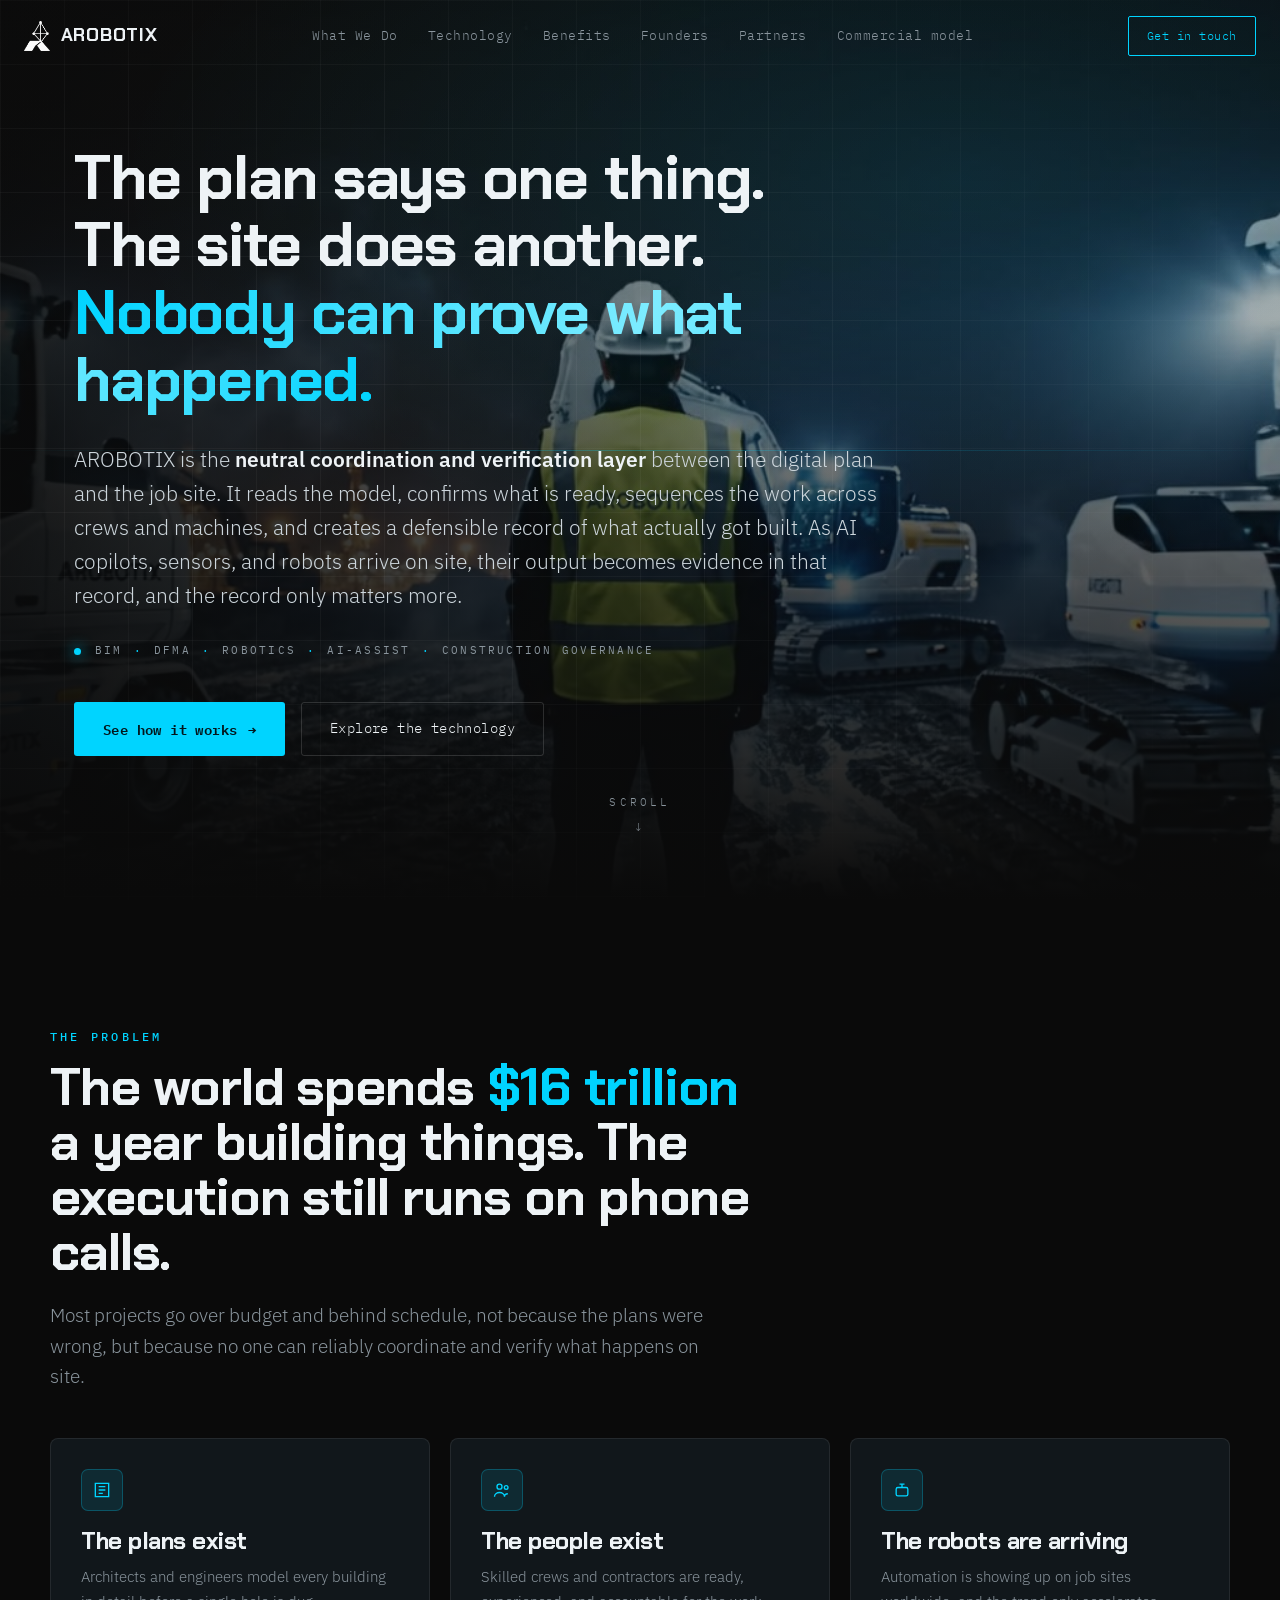
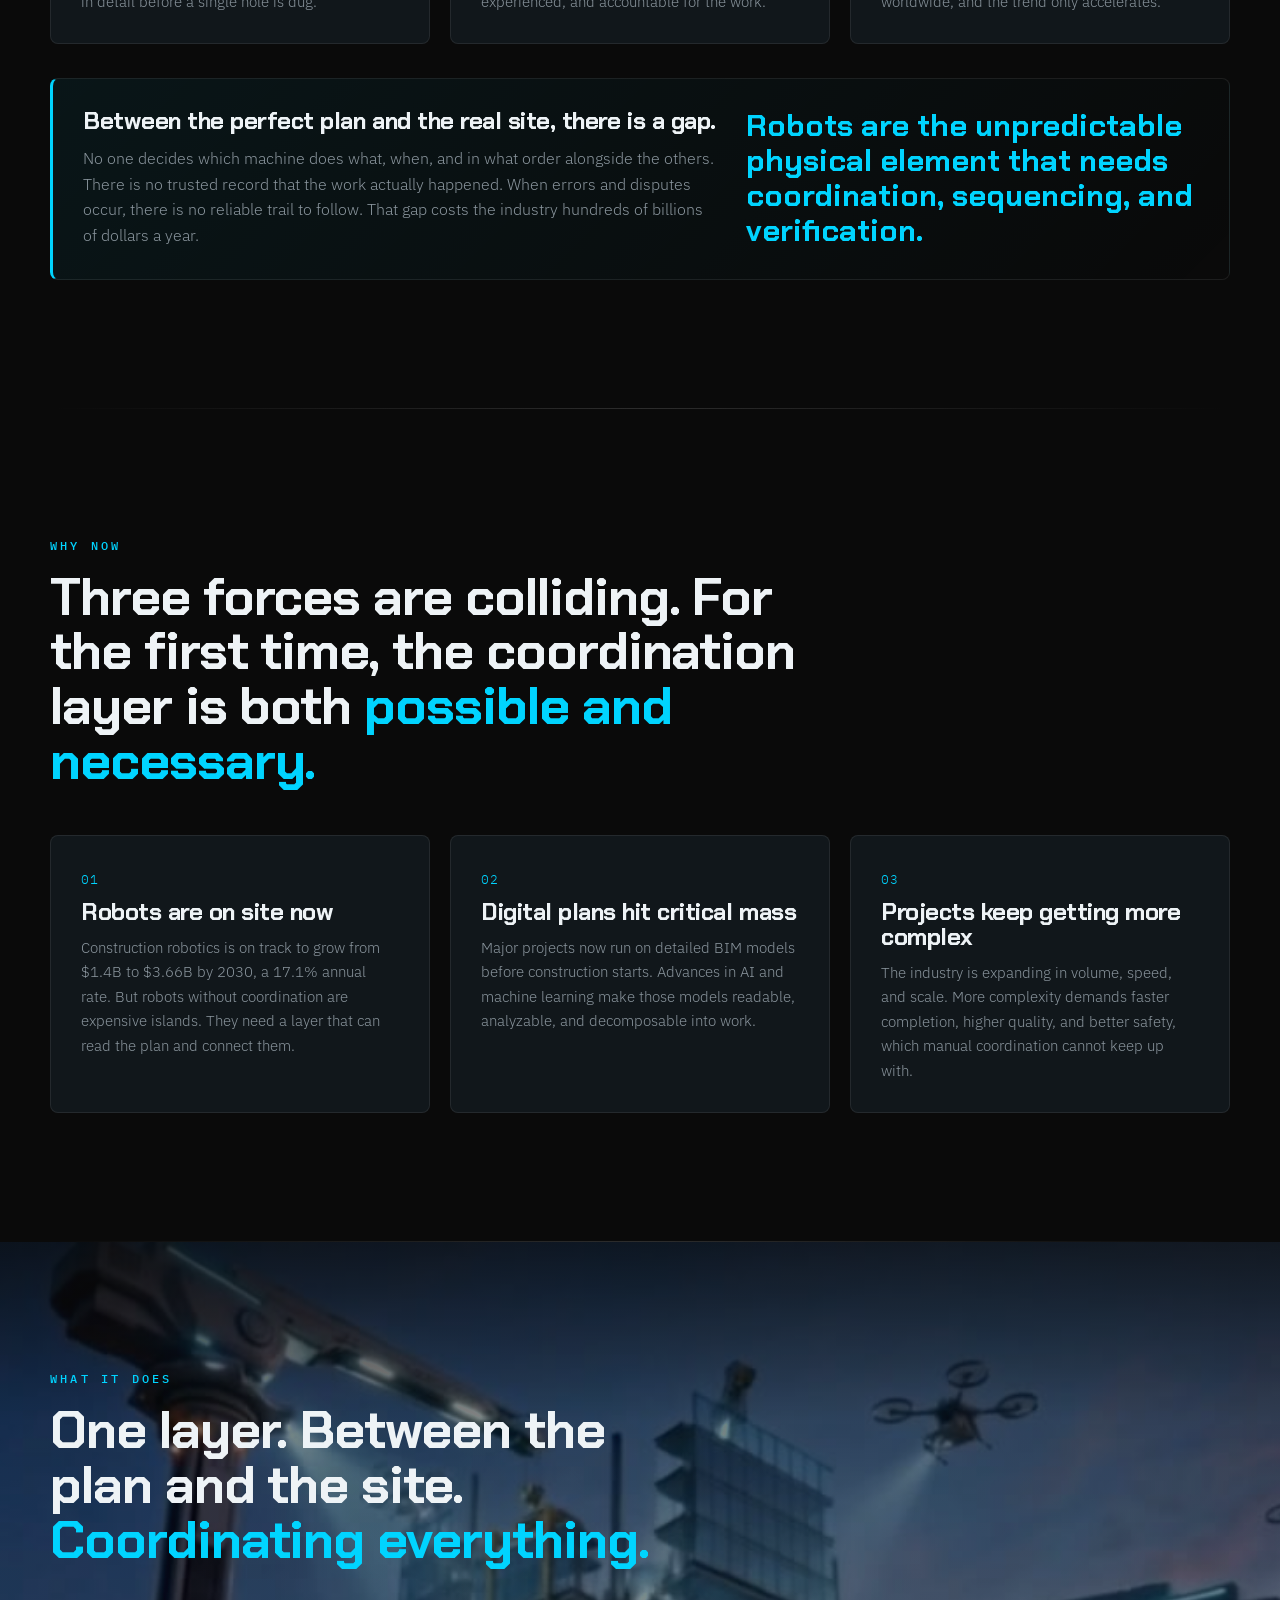
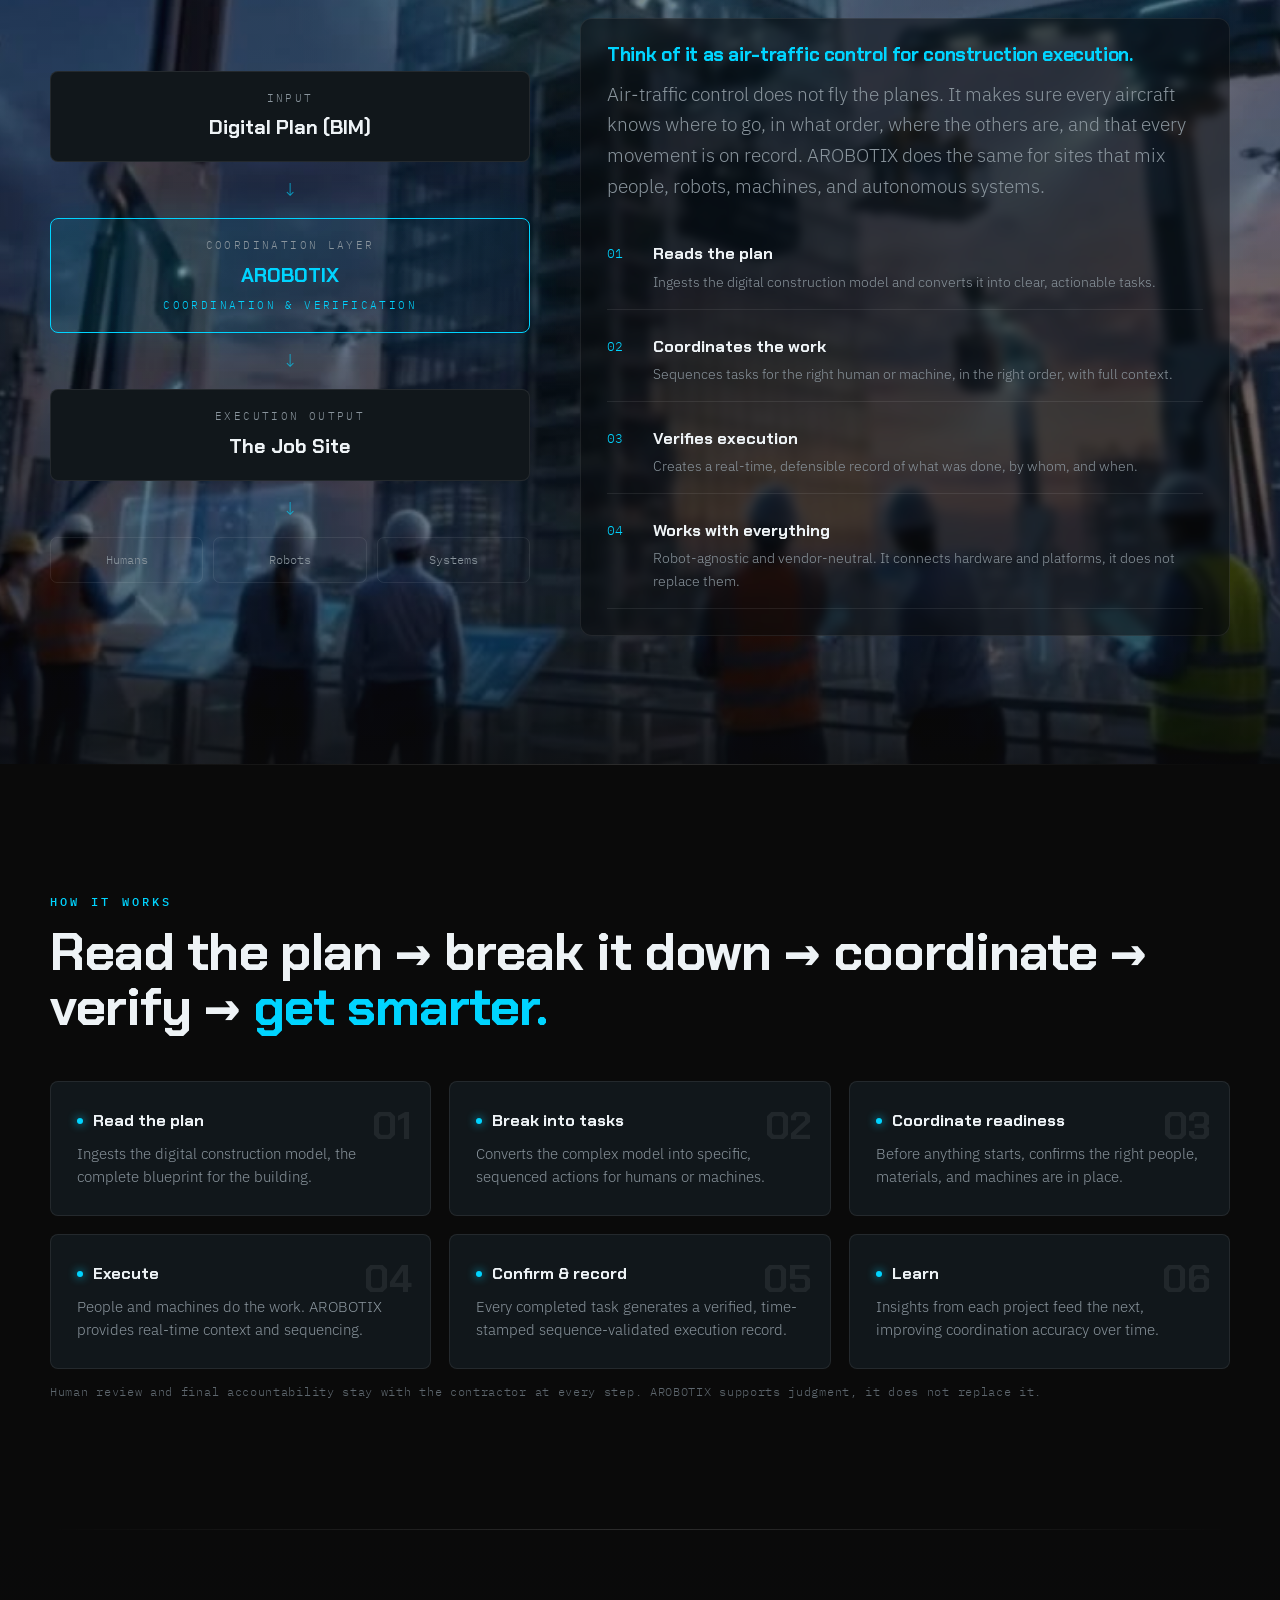
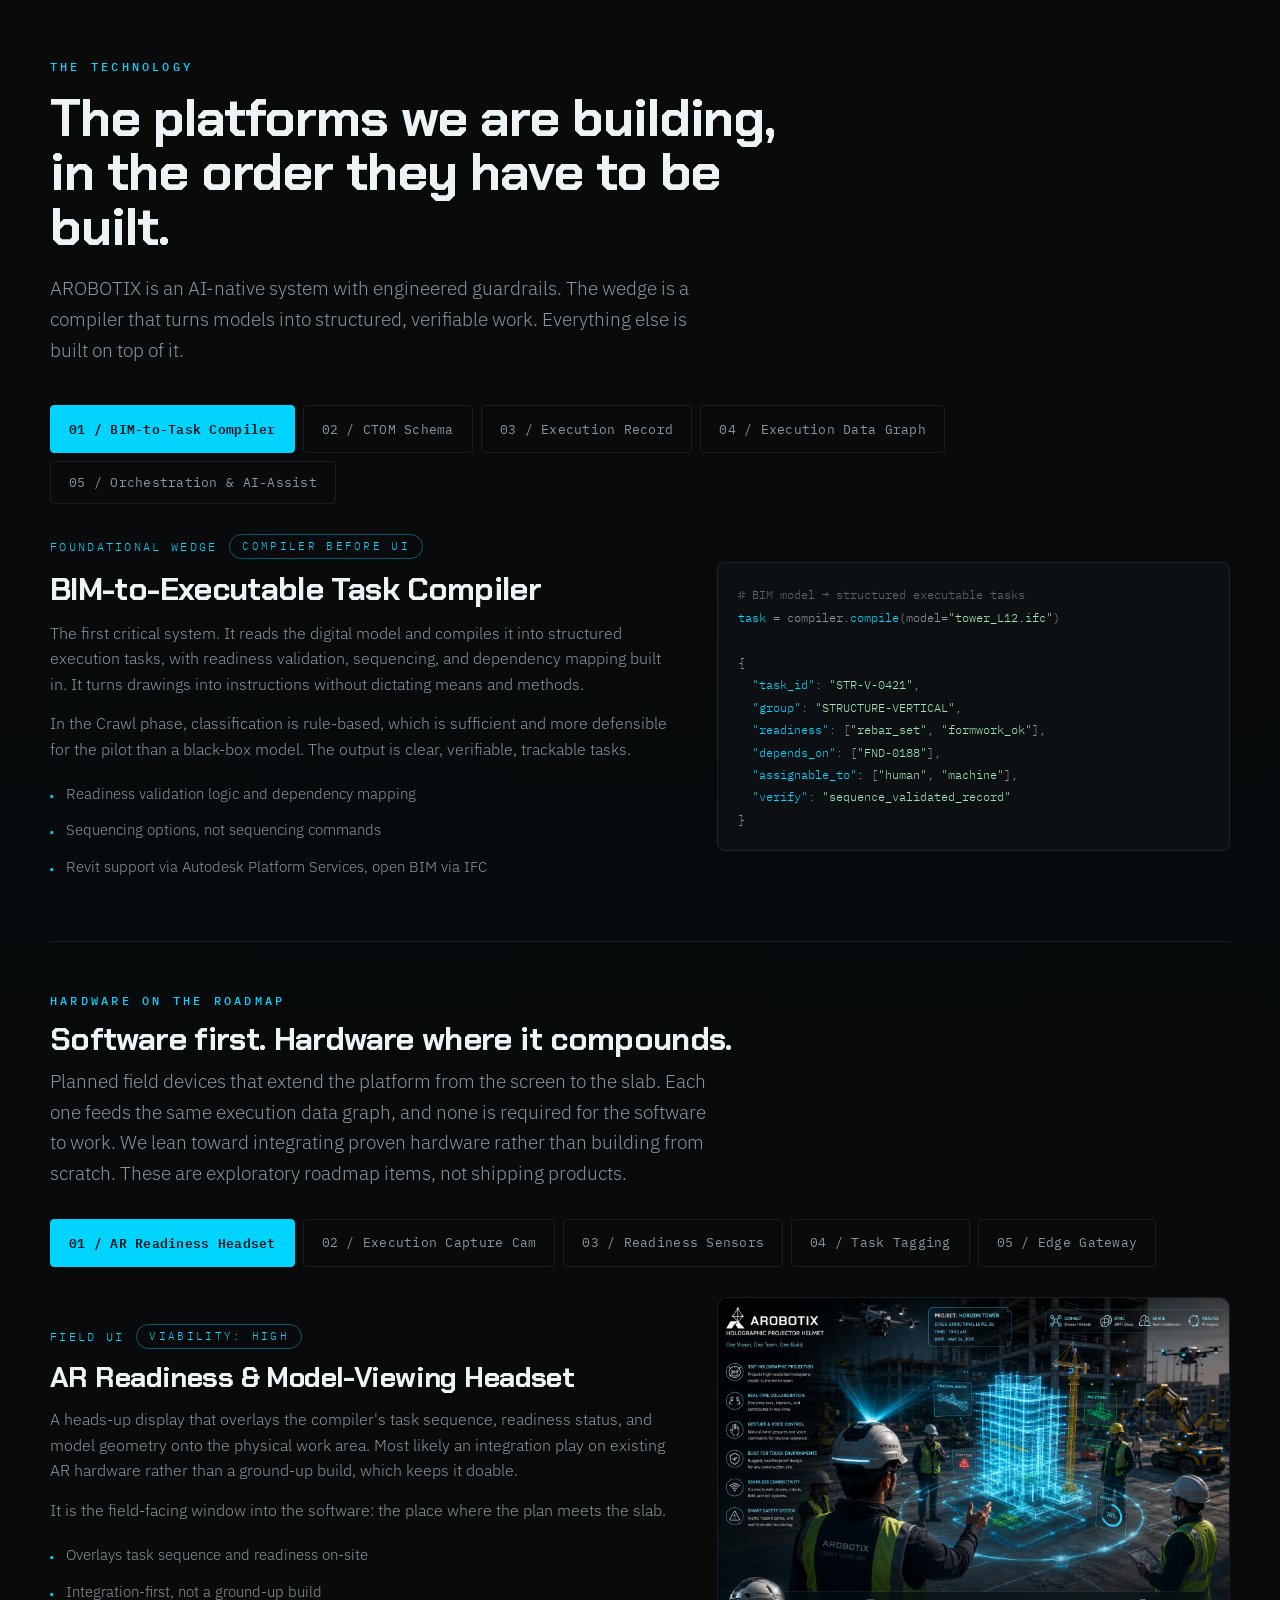
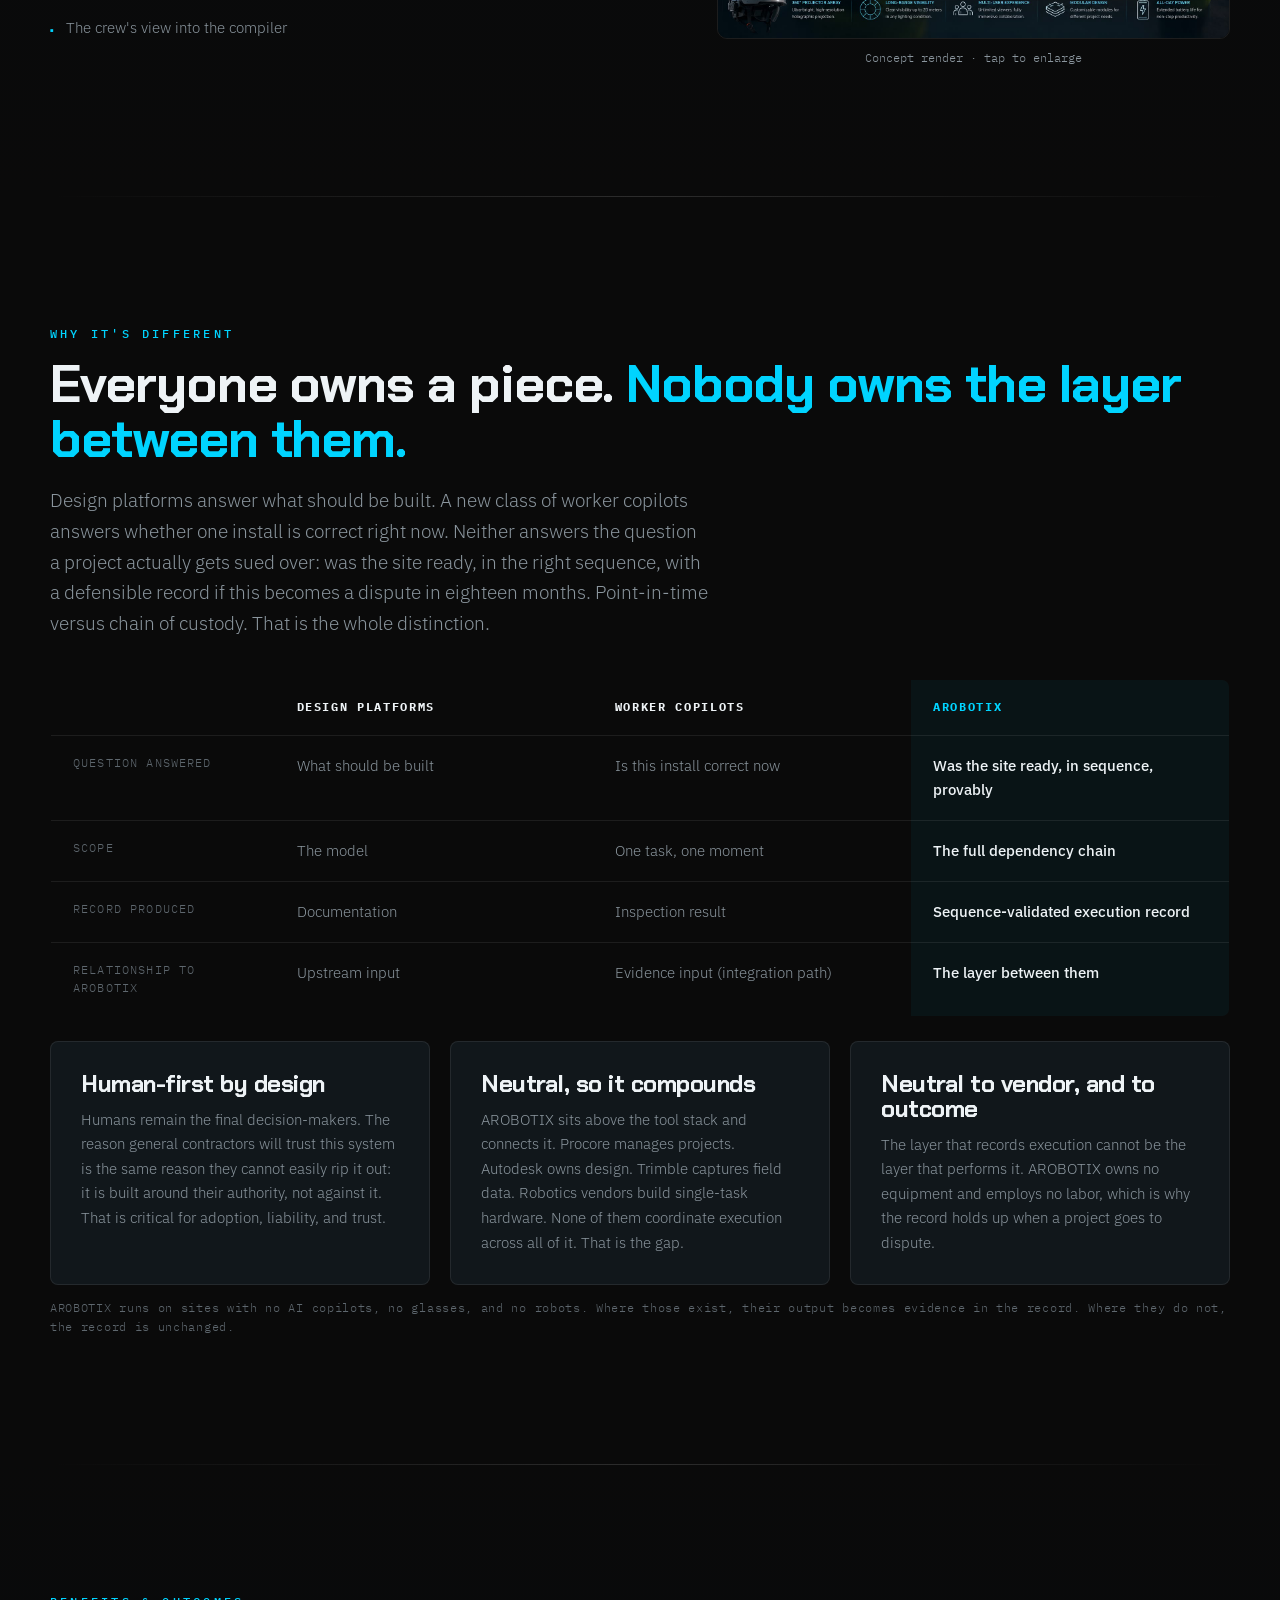
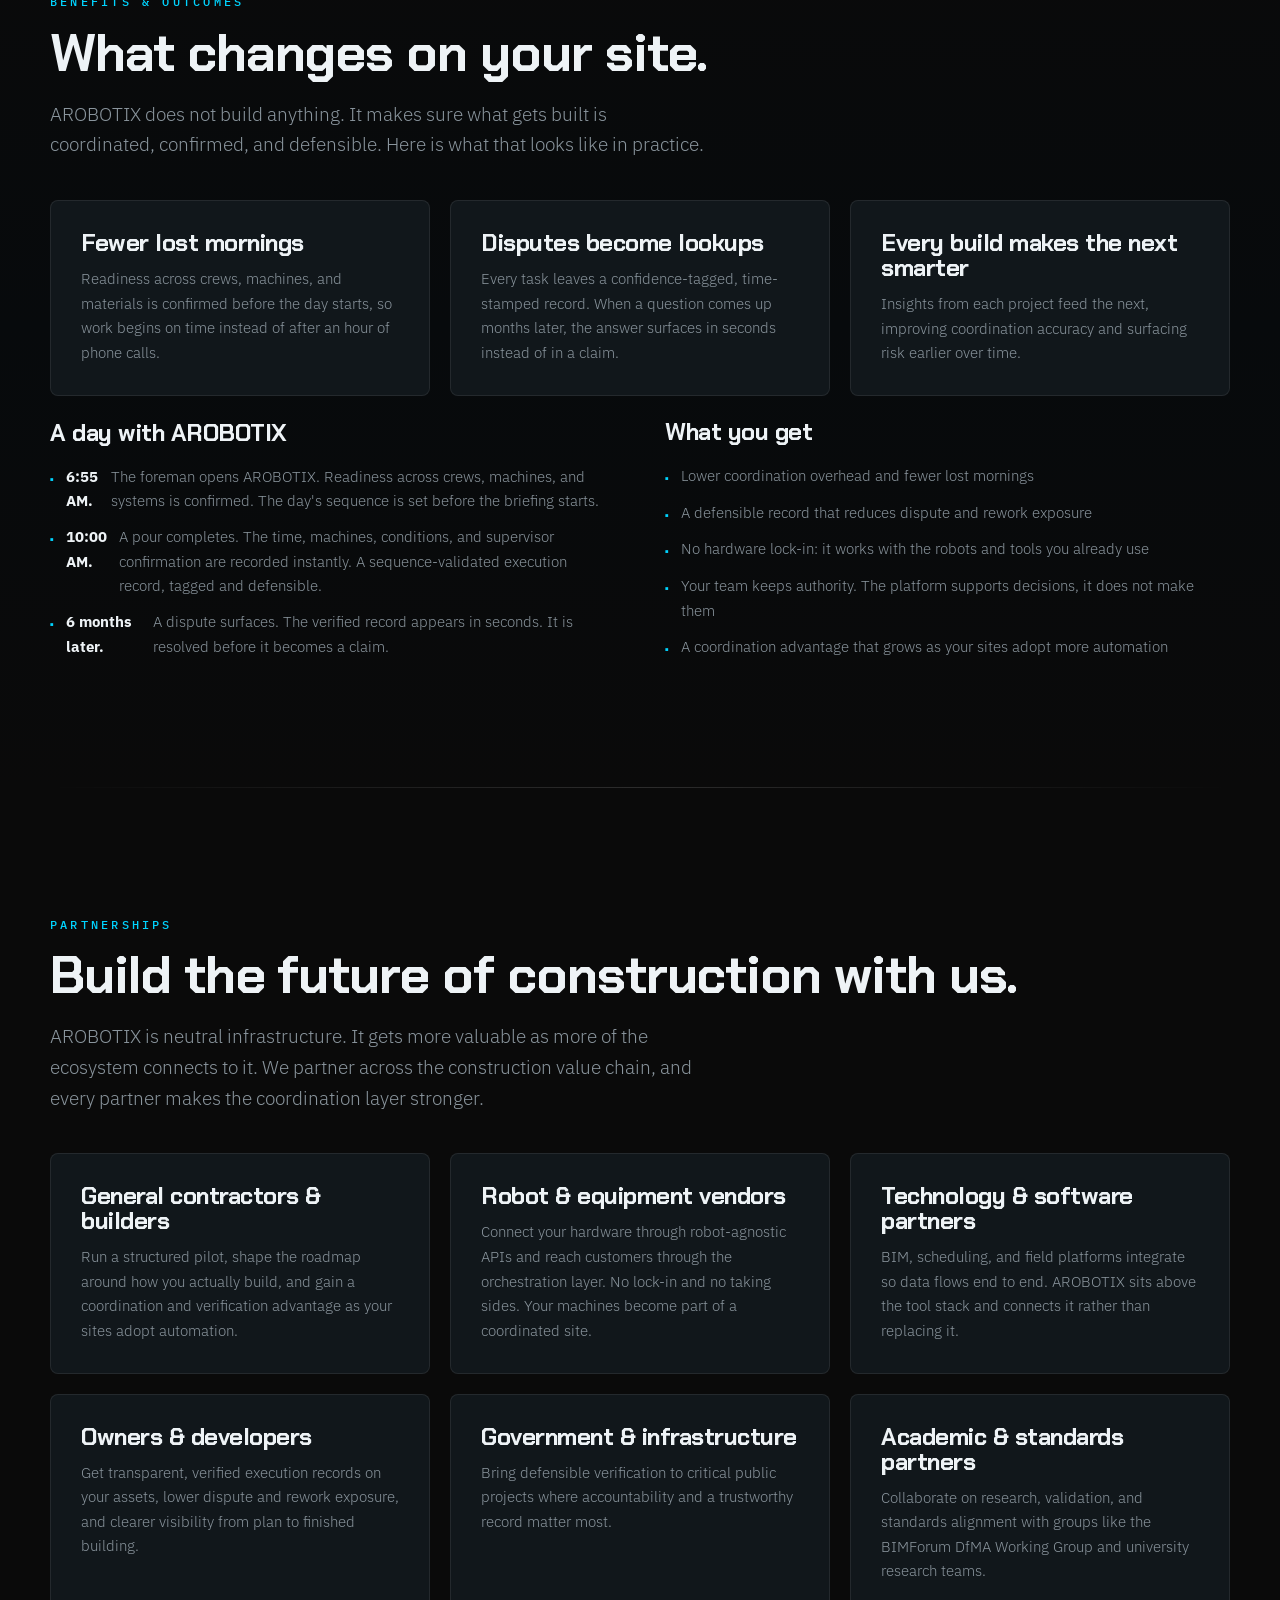
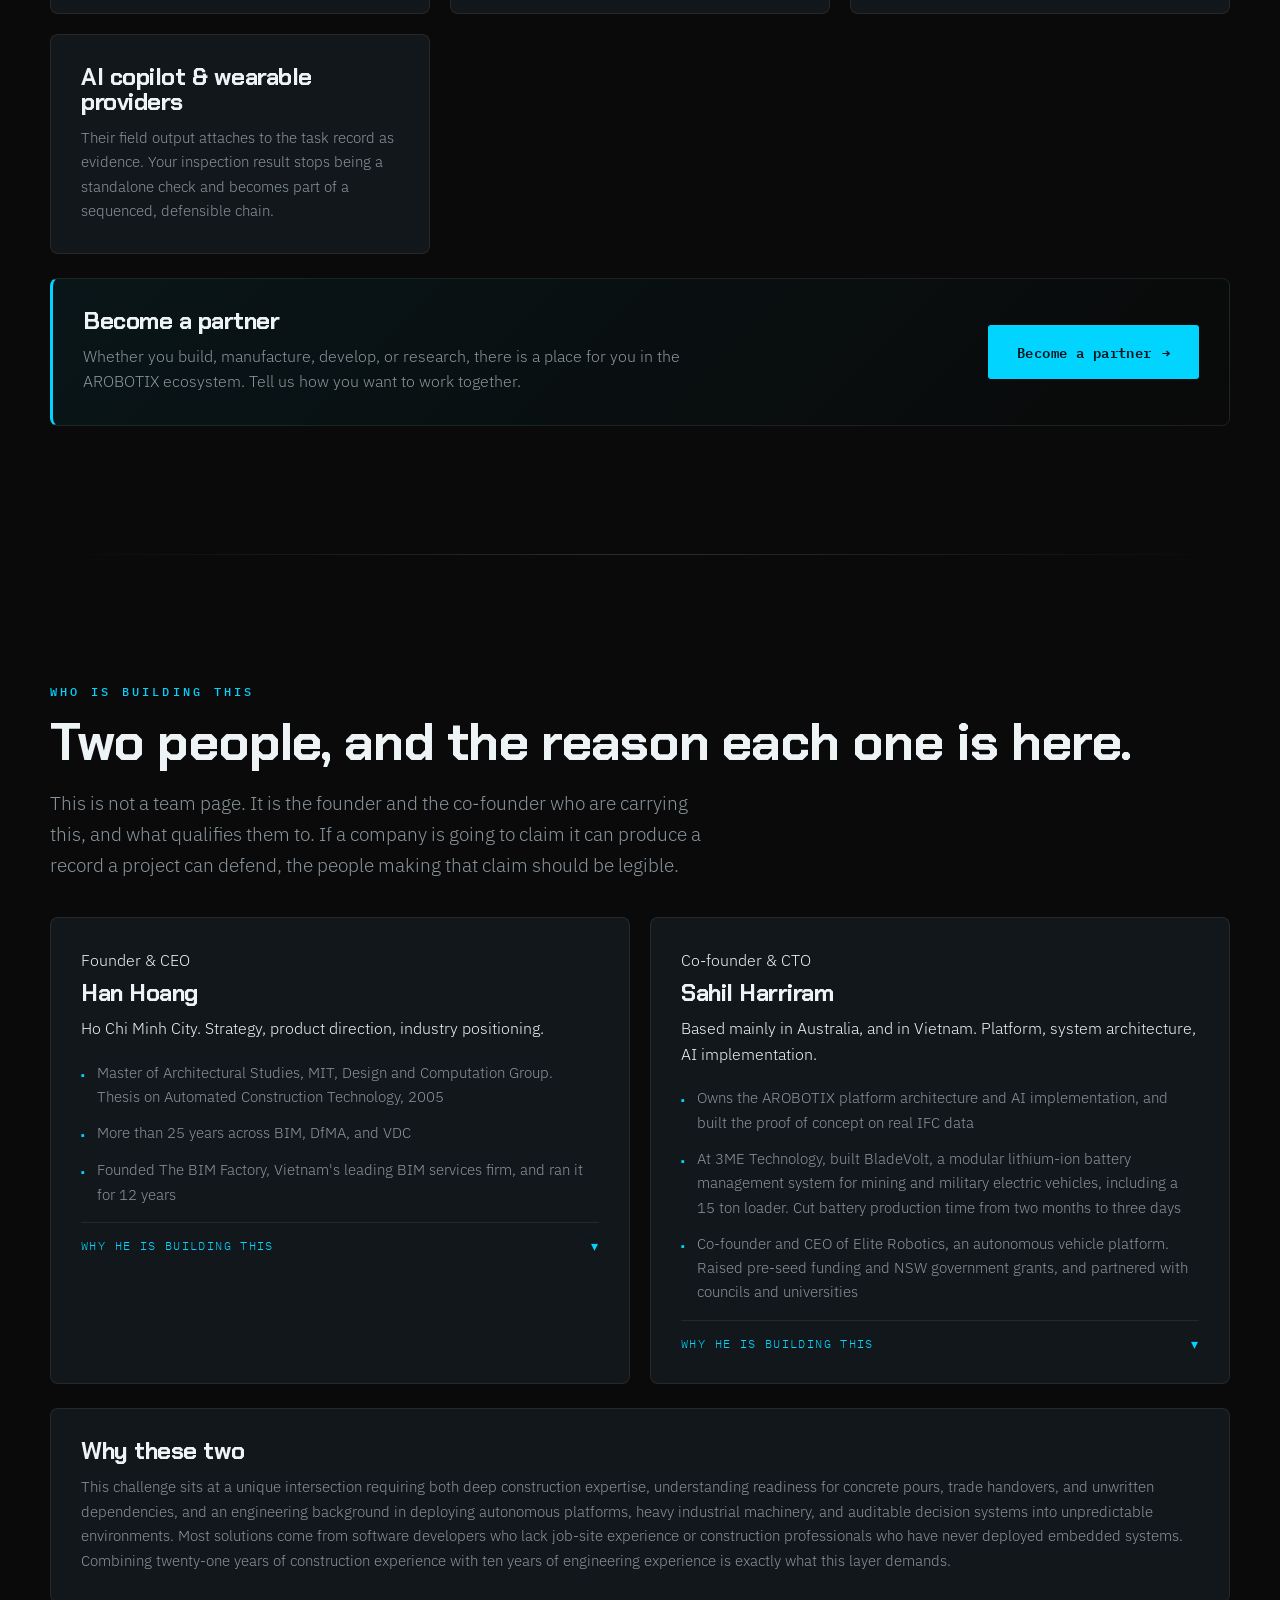
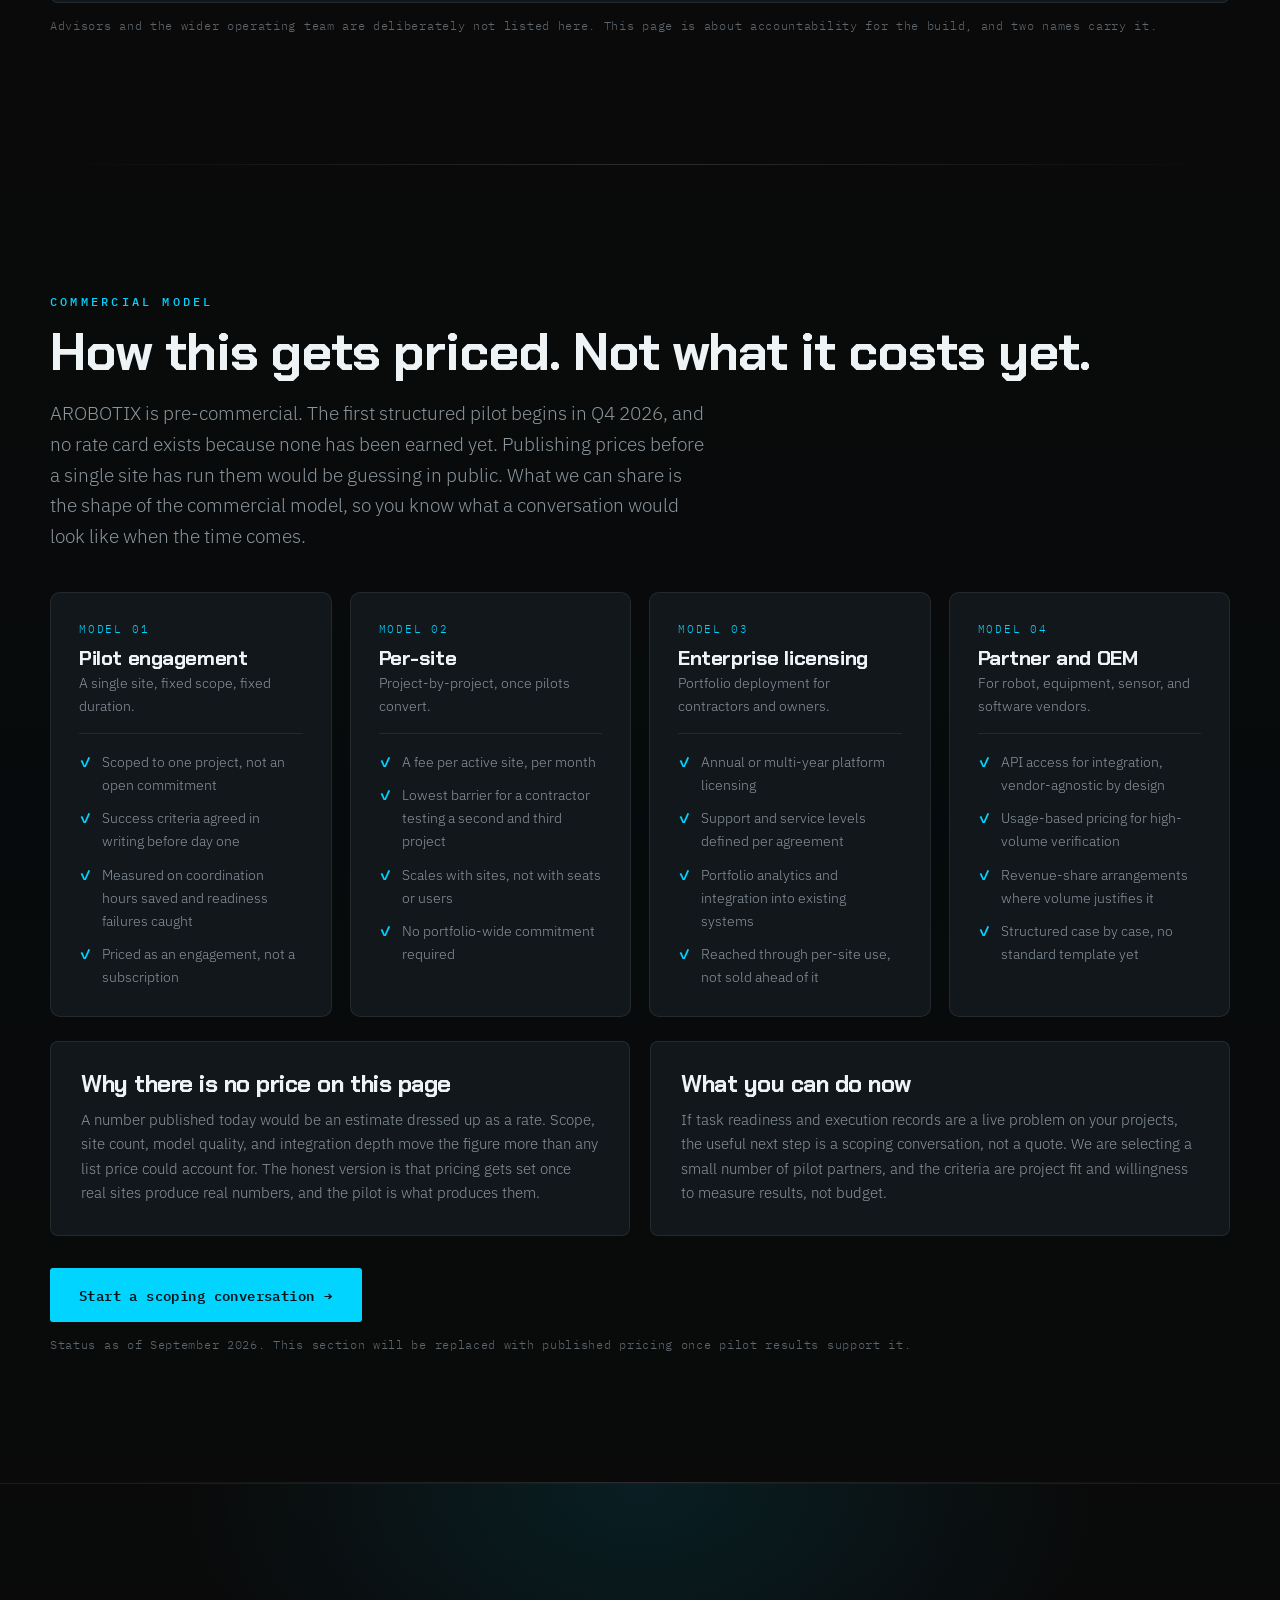
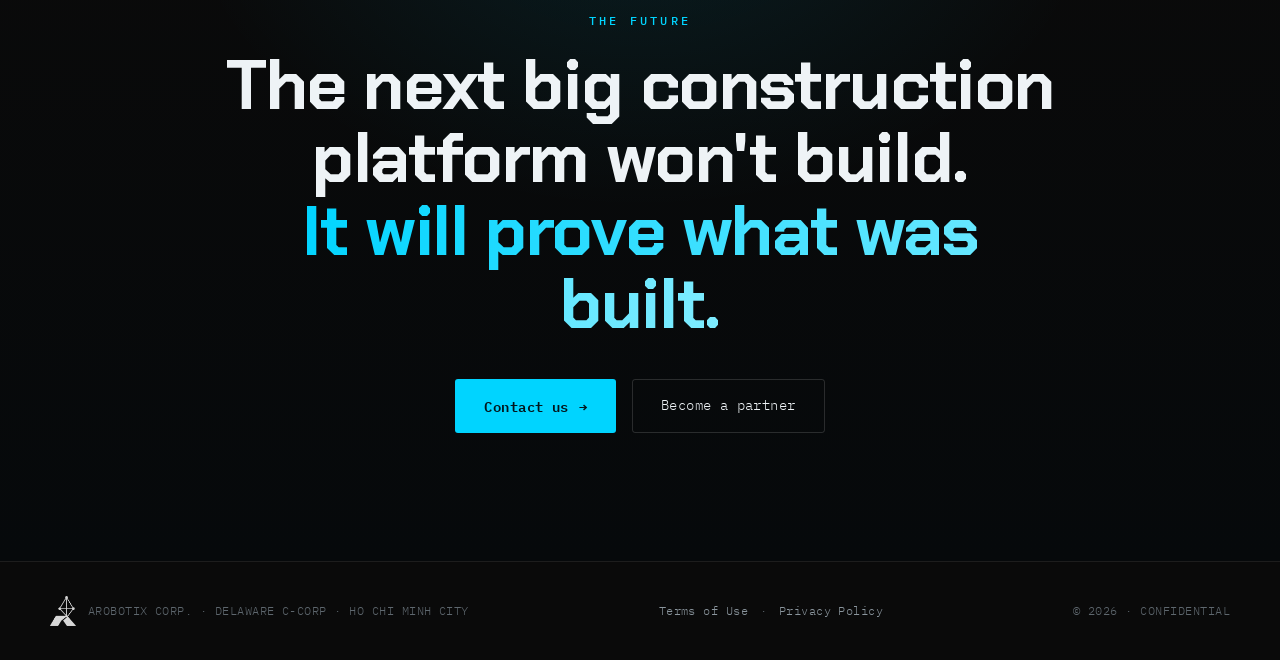
==== commit 5f451ccf: "Add files via upload" ====
--- a/index.html
+++ b/index.html
@@ -355,6 +355,20 @@
 
 .note{font-family:'IBM Plex Mono',monospace;font-size:.72rem;color:var(--muted-2);letter-spacing:.06em;margin-top:14px}
 ul.tick{list-style:none;margin-top:18px;display:flex;flex-direction:column;gap:12px}
+/* founder card expand */
+.fx{margin-top:16px;border-top:1px solid var(--line);padding-top:14px}
+.fx summary{list-style:none;cursor:pointer;display:flex;align-items:center;justify-content:space-between;gap:12px;
+  font-family:'IBM Plex Mono',monospace;font-size:.72rem;letter-spacing:.12em;text-transform:uppercase;
+  color:var(--accent);transition:opacity .2s}
+.fx summary::-webkit-details-marker{display:none}
+.fx summary:hover{opacity:.75}
+.fx summary .chev{transition:transform .25s;font-size:.9rem;line-height:1}
+.fx[open] summary .chev{transform:rotate(180deg)}
+.fx[open] summary .lbl-more{display:none}
+.fx .lbl-less{display:none}
+.fx[open] summary .lbl-less{display:inline}
+.fx .fx-body{padding-top:4px}
+.fx .fx-body ul.tick{margin-top:14px}
 ul.tick li{display:flex;gap:12px;color:var(--muted);font-size:.95rem}
 ul.tick li::before{content:"▪";color:var(--accent);font-size:.7rem;margin-top:7px}
 /* pricing plans */
@@ -952,9 +966,16 @@
           <li>Master of Architectural Studies, MIT, Design and Computation Group. Thesis on Automated Construction Technology, 2005</li>
           <li>More than 25 years across BIM, DfMA, and VDC</li>
           <li>Founded The BIM Factory, Vietnam's leading BIM services firm, and ran it for 12 years</li>
-          <li>Active on the BIMForum DfMA Working Group in the United States and the Vietnam BIM Steering Committee</li>
         </ul>
-        <p style="margin-top:18px"><b>Why he is doing this.</b> He wrote his MIT master's thesis on automated construction in 2005, two decades before the market caught up to the question. Every year since has been the same lesson from a different angle. Twelve years running a BIM services firm meant delivering models that were correct on screen, then watching the same coordination failures repeat at the point of assembly. The models were never the problem. Nothing existed to carry their logic into the field and record what actually happened there. This is not a pivot into a hot category. It is the same problem he has been circling for twenty one years, finally buildable.</p>
+        <details class="fx">
+          <summary><span><span class="lbl-more">Why he is building this</span><span class="lbl-less">Close</span></span><span class="chev">&#9662;</span></summary>
+          <div class="fx-body">
+            <p style="margin-top:16px">He wrote his MIT master's thesis on automated construction in 2005, two decades before the market caught up to the question. Every year since has been the same lesson from a different angle. Twelve years running a BIM services firm meant delivering models that were correct on screen, then watching the same coordination failures repeat at the point of assembly. The models were never the problem. Nothing existed to carry their logic into the field and record what actually happened there. This is not a pivot into a hot category. It is the same problem he has been circling for twenty one years, finally buildable.</p>
+            <ul class="tick">
+              <li>Active on the BIMForum DfMA Working Group in the United States and the Vietnam BIM Steering Committee</li>
+            </ul>
+          </div>
+        </details>
       </div>
 
       <div class="card reveal d1">
@@ -962,20 +983,28 @@
         <h3 style="margin-top:8px">Sahil Harriram</h3>
         <div class="who">Based mainly in Australia, and in Vietnam. Platform, system architecture, AI implementation.</div>
         <ul class="tick">
-          <li>Honours degree in Mechatronics, Robotics and Automation Engineering, University of Newcastle</li>
+          <li>Owns the AROBOTIX platform architecture and AI implementation, and built the proof of concept on real IFC data</li>
+          <li>At 3ME Technology, built BladeVolt, a modular lithium-ion battery management system for mining and military electric vehicles, including a 15 ton loader. Cut battery production time from two months to three days</li>
           <li>Co-founder and CEO of Elite Robotics, an autonomous vehicle platform. Raised pre-seed funding and NSW government grants, and partnered with councils and universities</li>
-          <li>At 3ME Technology, built BladeVolt, a modular lithium-ion battery management system for mining and military electric vehicles, including a 15 ton loader. Cut battery production time from two months to three days</li>
-          <li>Reverse-engineered legacy Volvo loader hardware for electrification, leading to a multi-million dollar contract</li>
-          <li>Built an LLM-assisted decision engine on deterministic logic and audit trails, the same architecture pattern the execution record depends on</li>
-          <li>Embedded C and C++, RTOS, robotics algorithms, MQTT, full-stack. Owns the AROBOTIX platform architecture and built the proof of concept on real IFC data</li>
         </ul>
-        <p style="margin-top:18px"><b>Why he is doing this.</b> His career has been machines that work in places nobody mapped for them. Autonomous platforms. Mining loaders. Military EVs. Every one of them taught the same lesson, and most robotics founders learn it too late. The hard part was never the machine. It was that the machine had no reliable way to know what was ready, what came next, or whether the world still matched the plan. He then spent years building decision systems where the answer had to survive scrutiny, which means deterministic logic and an audit trail sitting underneath anything the AI produced. Construction is both problems at the same time, with people in the middle of it. Better robots do not solve that. The layer underneath them does.</p>
+        <details class="fx">
+          <summary><span><span class="lbl-more">Why he is building this</span><span class="lbl-less">Close</span></span><span class="chev">&#9662;</span></summary>
+          <div class="fx-body">
+            <p style="margin-top:16px">His career has been machines that work in places nobody mapped for them. Autonomous platforms. Mining loaders. Military EVs. Every one of them taught the same lesson, and most robotics founders learn it too late. The hard part was never the machine. It was that the machine had no reliable way to know what was ready, what came next, or whether the world still matched the plan. He then spent years building decision systems where the answer had to survive scrutiny, which means deterministic logic and an audit trail sitting underneath anything the AI produced. Construction is both problems at the same time, with people in the middle of it. Better robots do not solve that. The layer underneath them does.</p>
+            <ul class="tick">
+              <li>Built an LLM-assisted decision engine on deterministic logic and audit trails, the same architecture pattern the execution record depends on</li>
+              <li>Reverse-engineered legacy Volvo loader hardware for electrification, leading to a multi-million dollar contract</li>
+              <li>Honours degree in Mechatronics, Robotics and Automation Engineering, University of Newcastle</li>
+              <li>Embedded C and C++, RTOS, robotics algorithms, MQTT, full-stack</li>
+            </ul>
+          </div>
+        </details>
       </div>
     </div>
 
     <div class="card reveal" style="margin-top:24px">
       <h3>Why these two</h3>
-      <p>This problem sits on a seam. On one side, construction domain knowledge deep enough to know what readiness actually means for a concrete pour, a trade handover, or a dependency nobody wrote down. On the other, an engineer who has shipped autonomous platforms and heavy industrial equipment into environments that refuse to match the plan, and who has built decision systems designed to be audited. Most attempts at this come from one side and guess at the other. Software people who have never watched a pour go wrong. Construction people who have never shipped an embedded system. Twenty one years of the first and a decade of the second is not a coincidence of hiring. It is the specific pair this layer requires.</p>
+      <p>This challenge sits at a unique intersection requiring both deep construction expertise, understanding readiness for concrete pours, trade handovers, and unwritten dependencies, and an engineering background in deploying autonomous platforms, heavy industrial machinery, and auditable decision systems into unpredictable environments. Most solutions come from software developers who lack job-site experience or construction professionals who have never deployed embedded systems. Combining twenty-one years of construction experience with ten years of engineering experience is exactly what this layer demands.</p>
     </div>
     <p class="note reveal">Advisors and the wider operating team are deliberately not listed here. This page is about accountability for the build, and two names carry it.</p>
   </div>
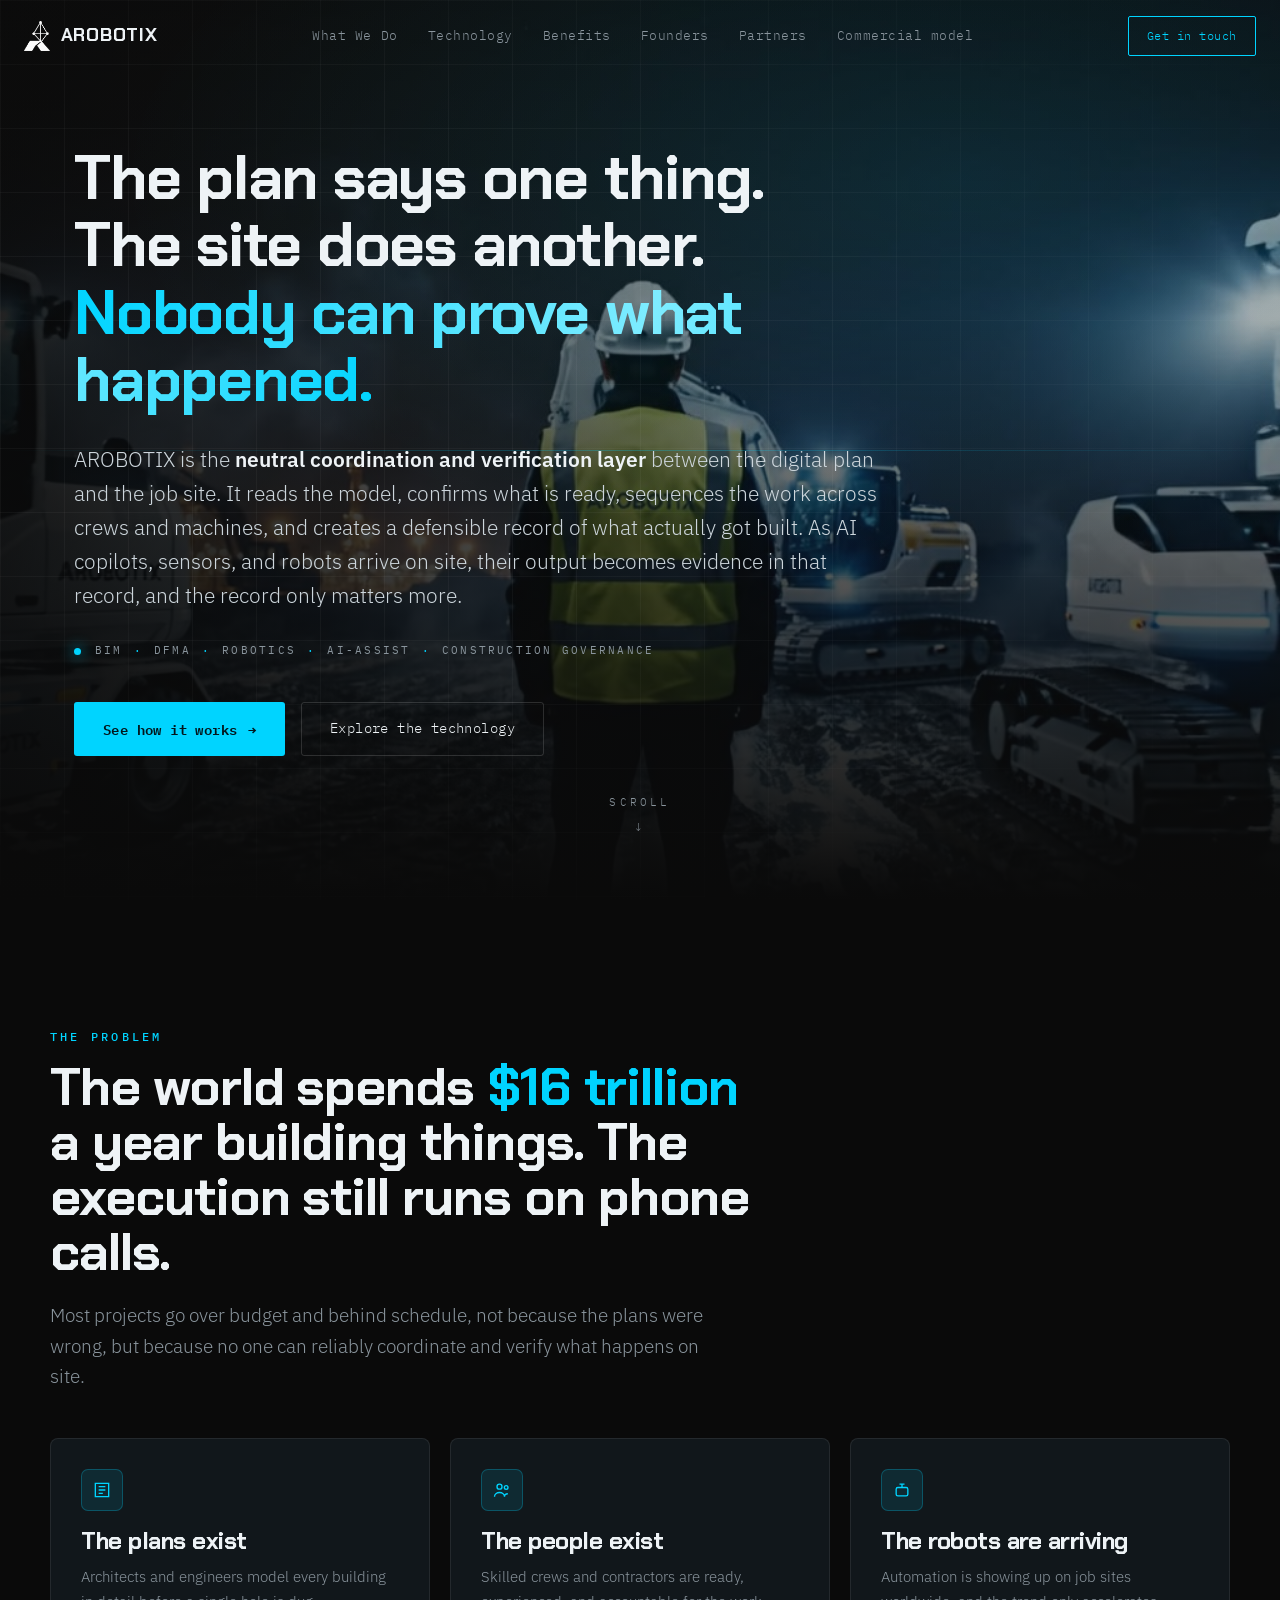
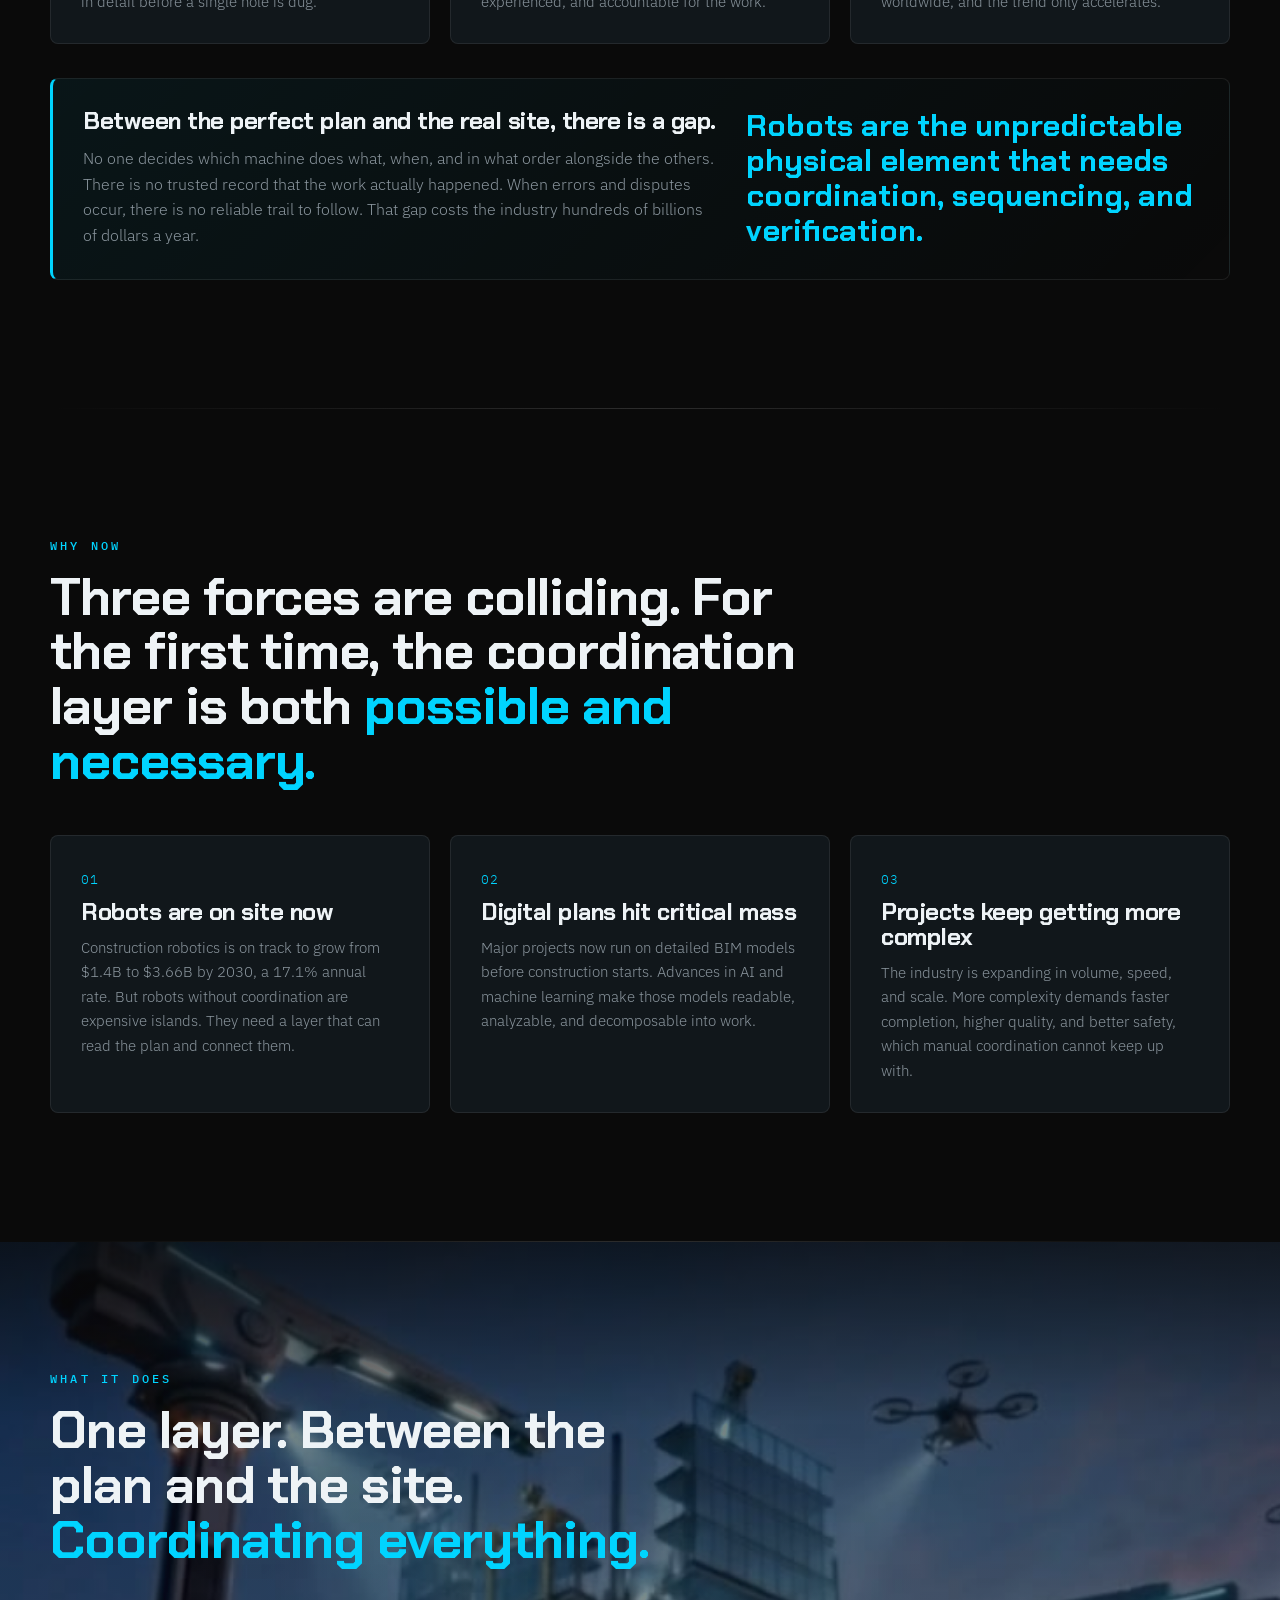
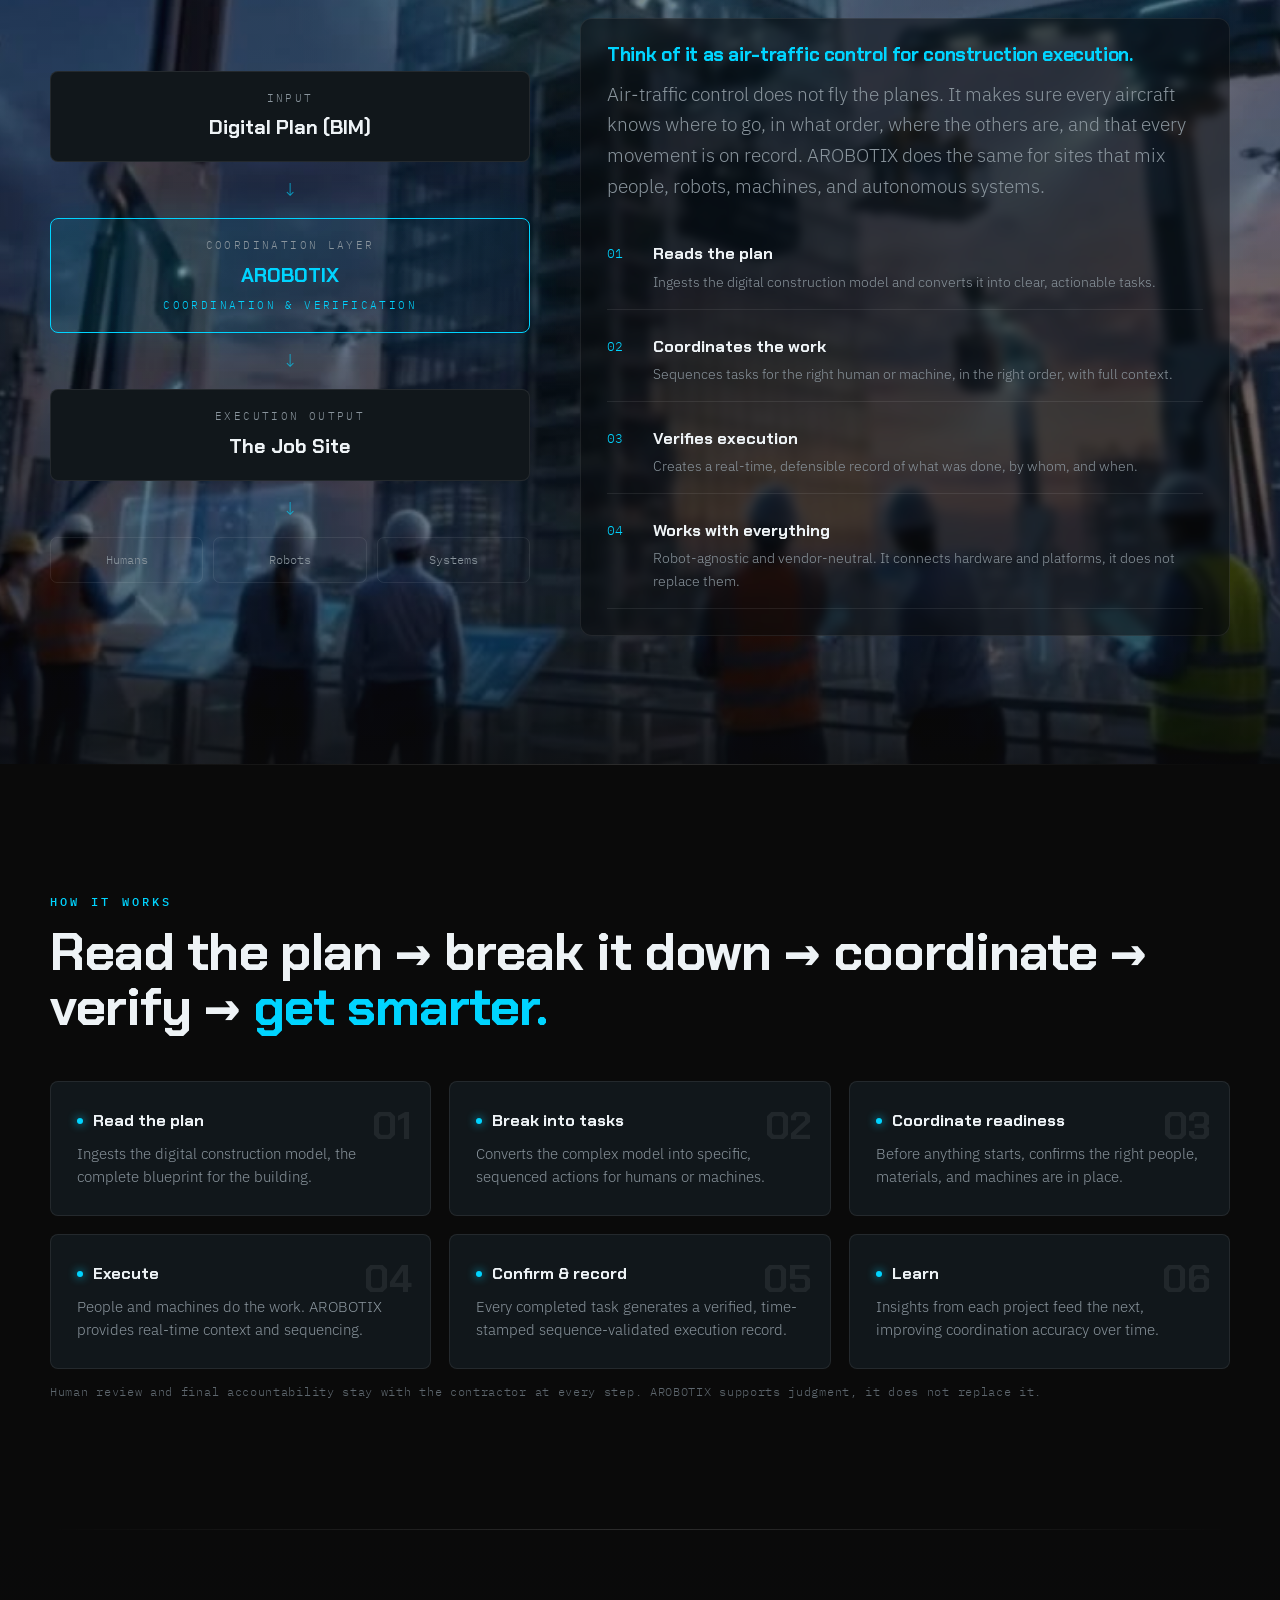
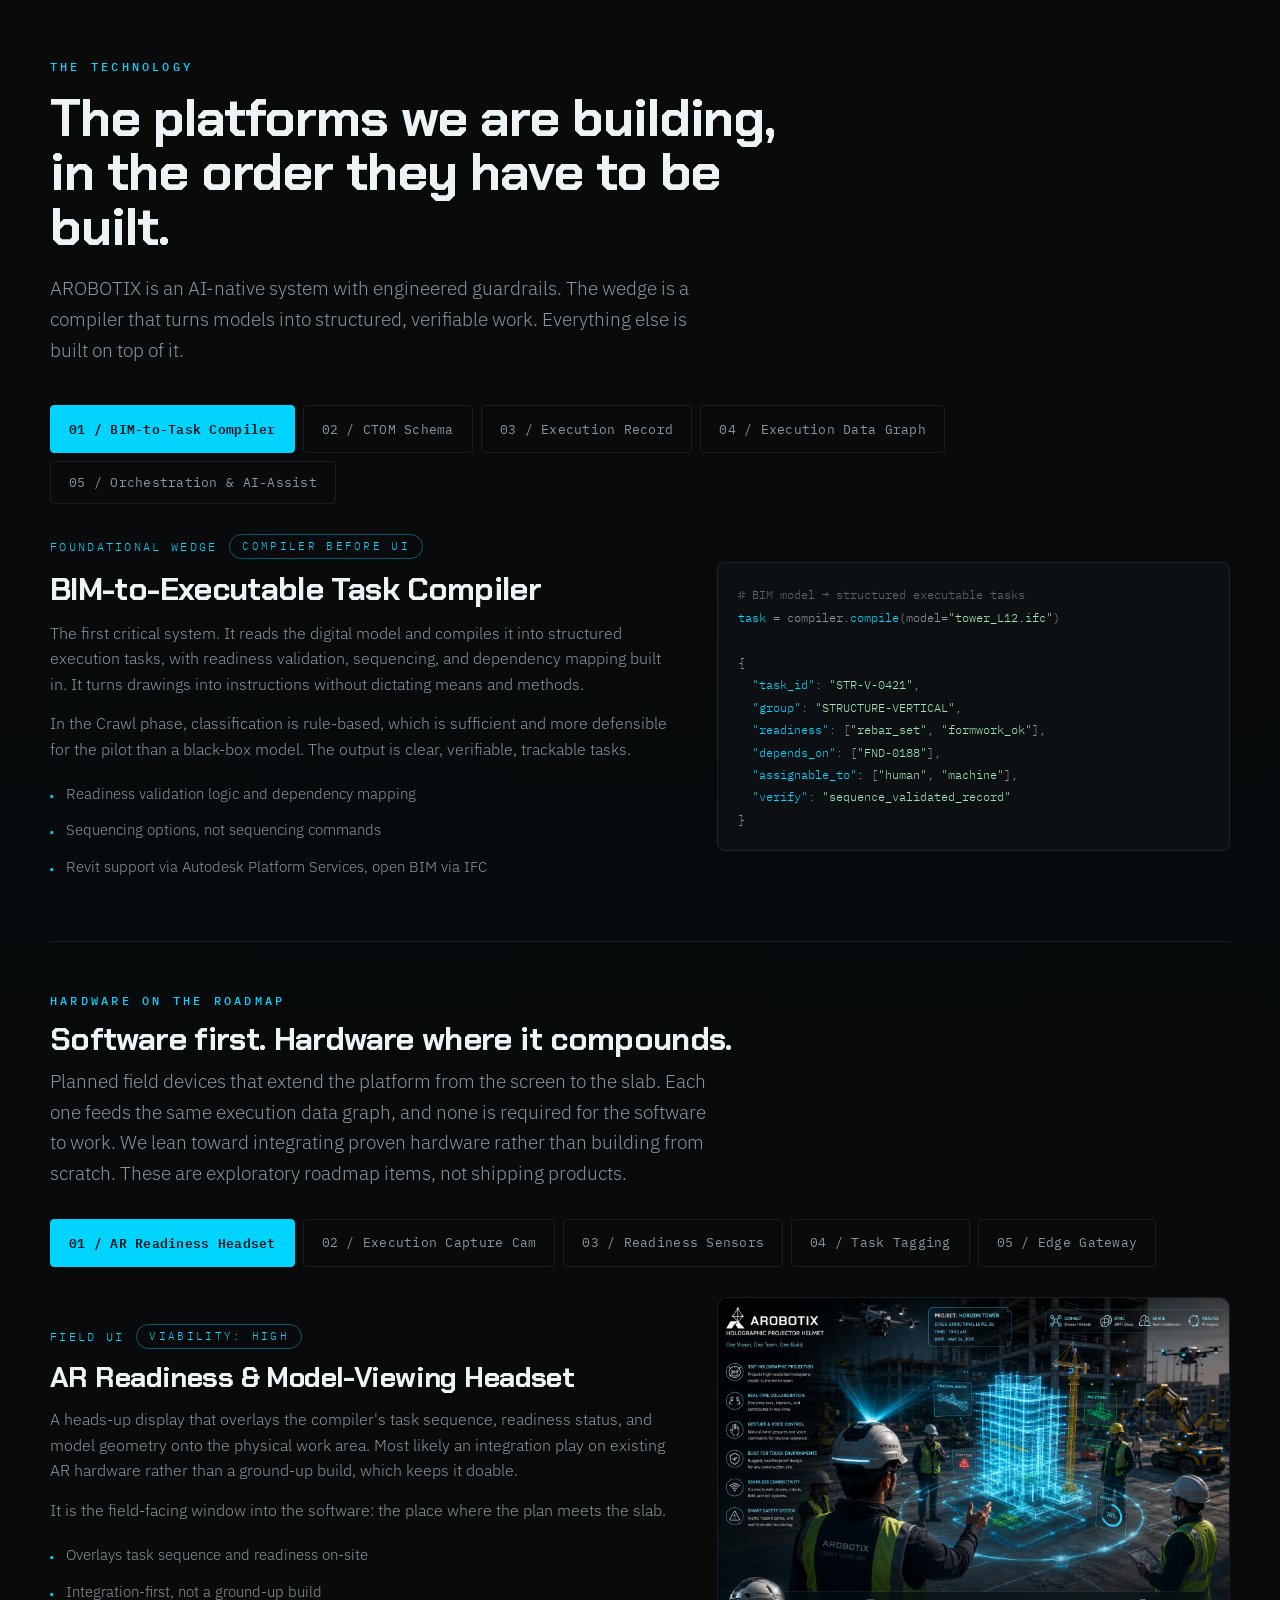
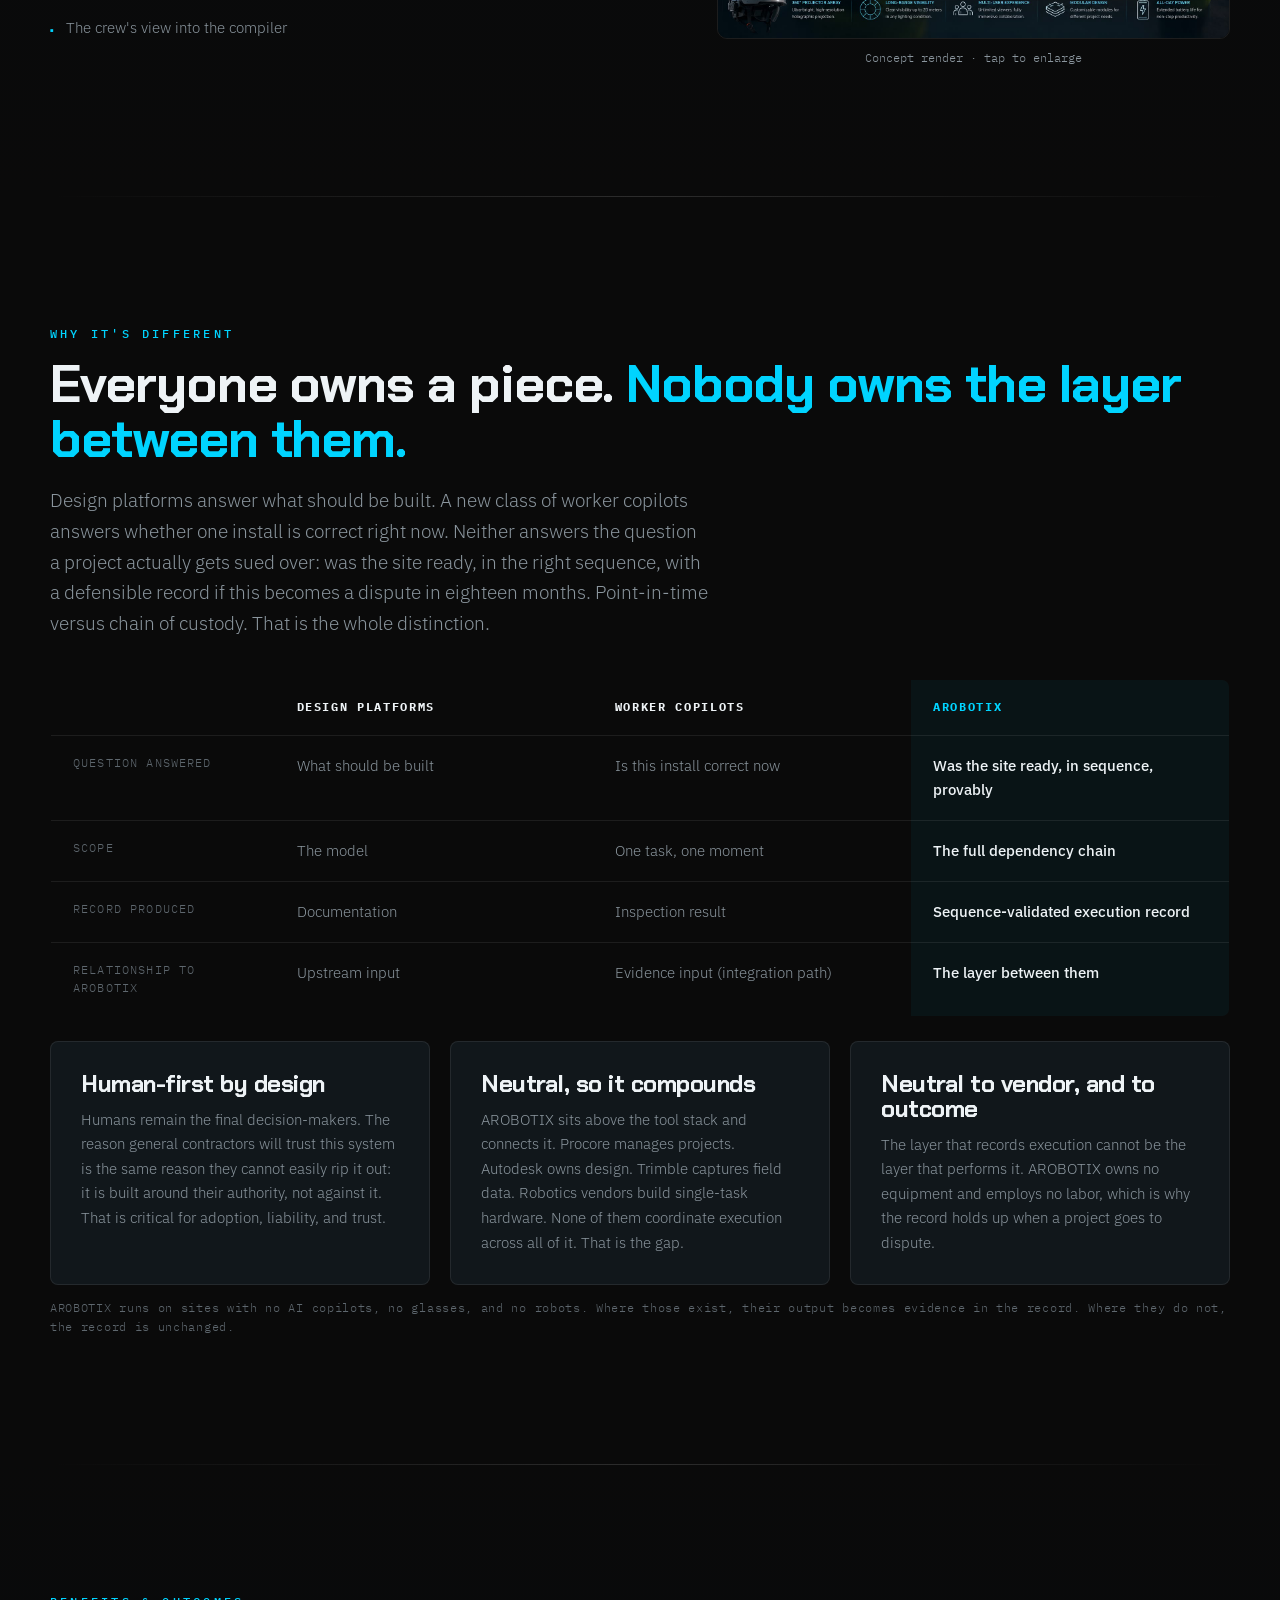
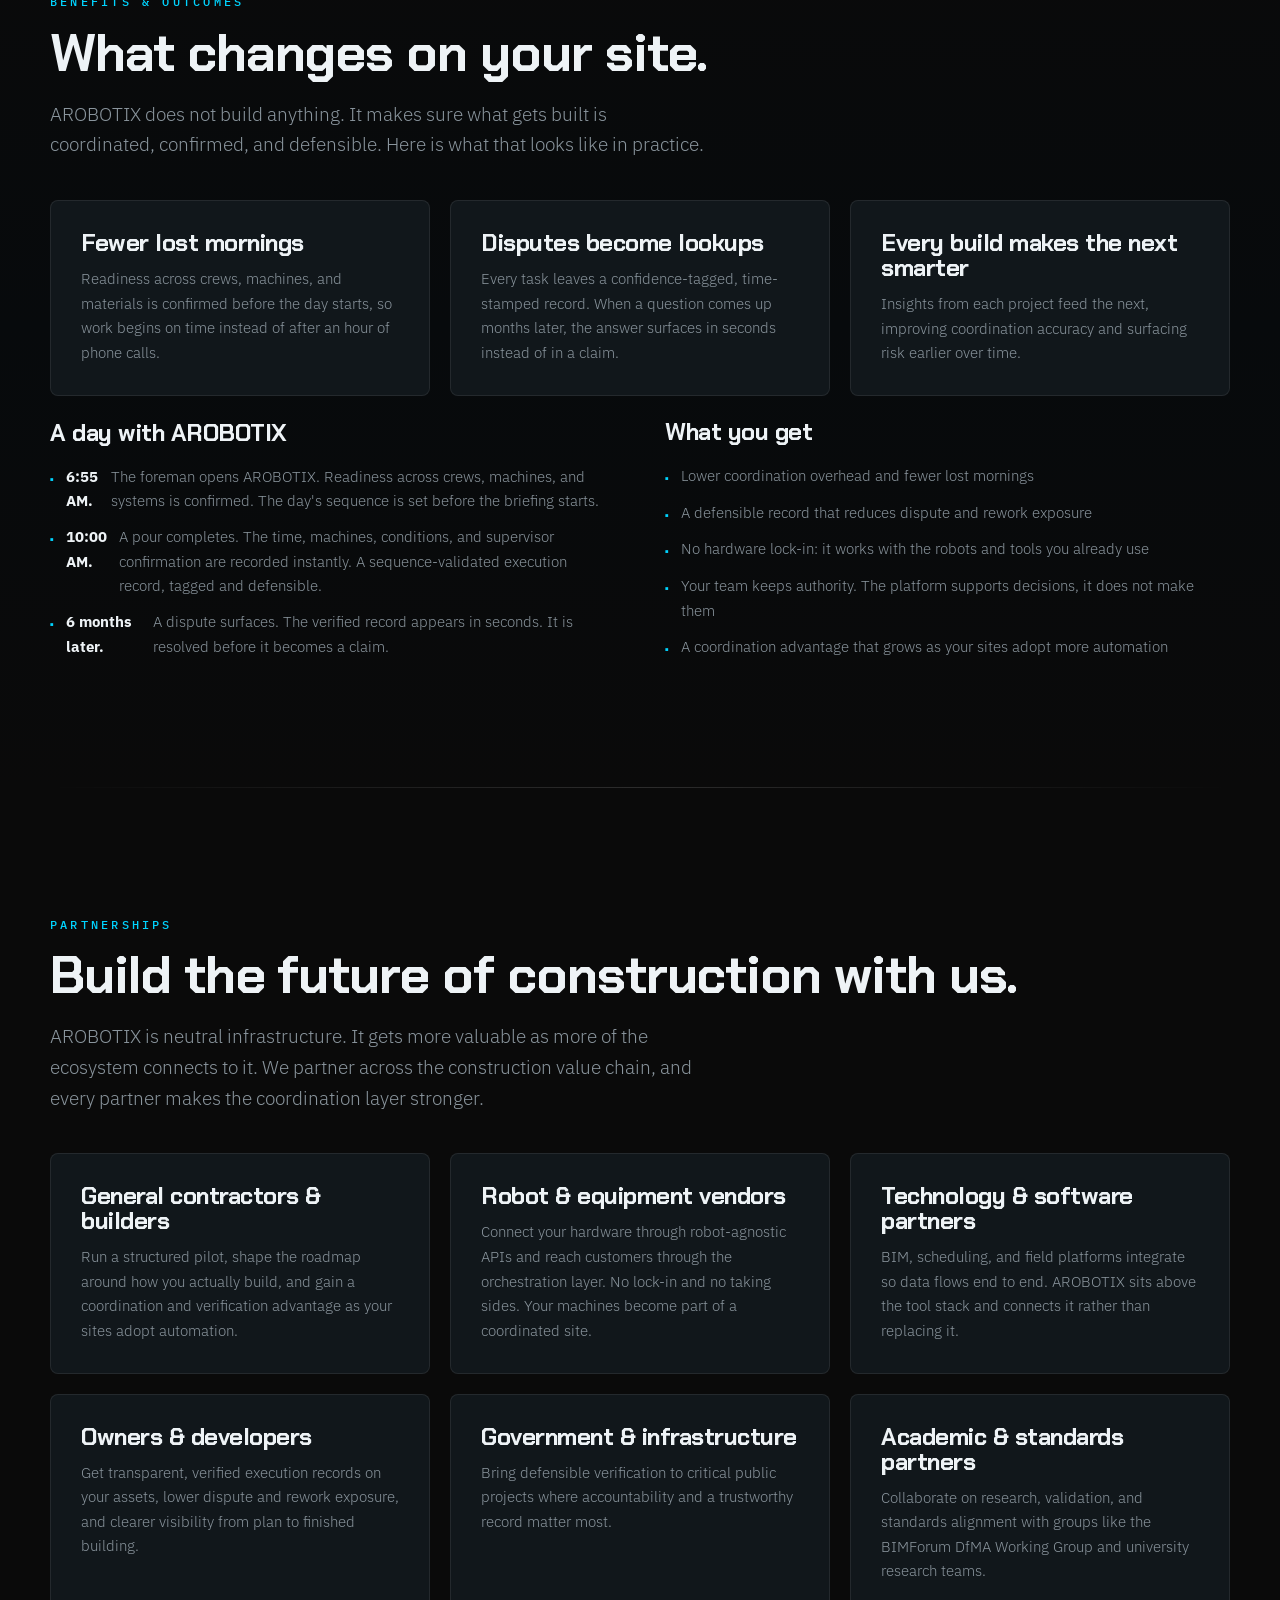
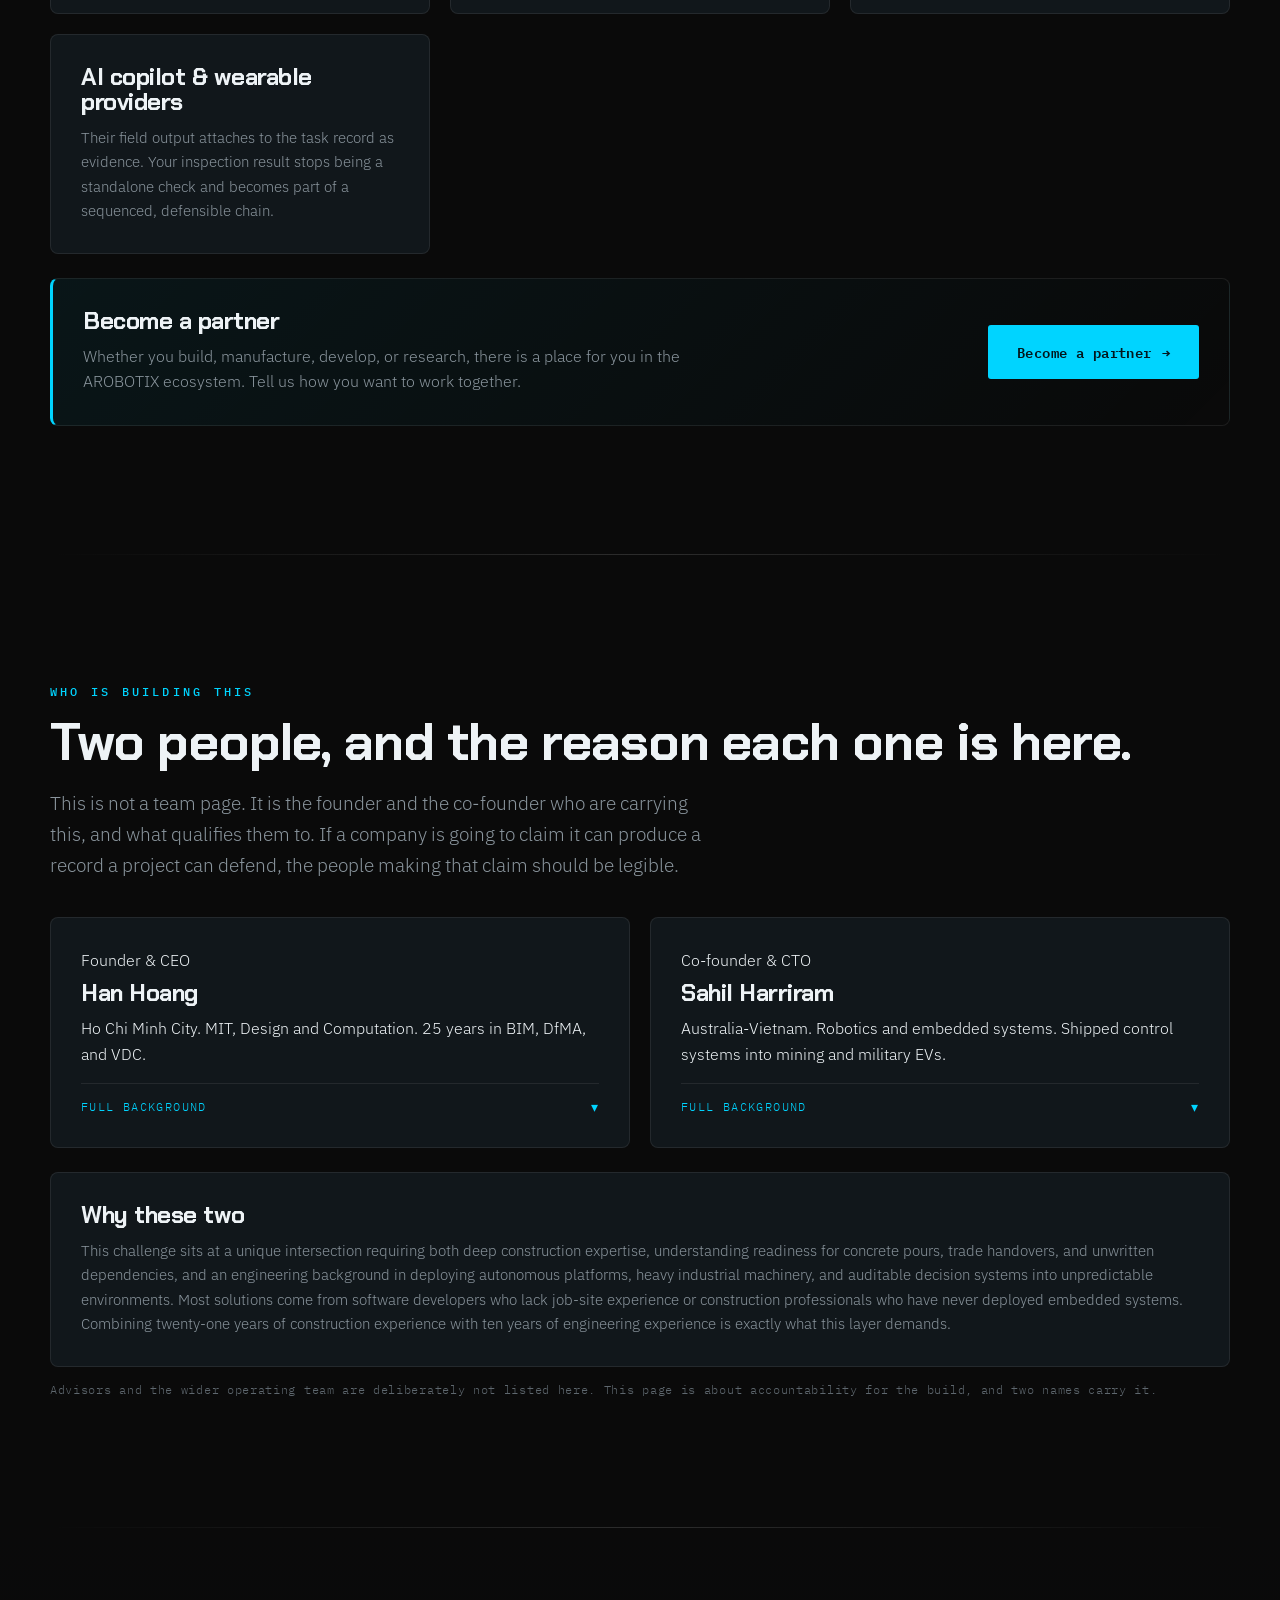
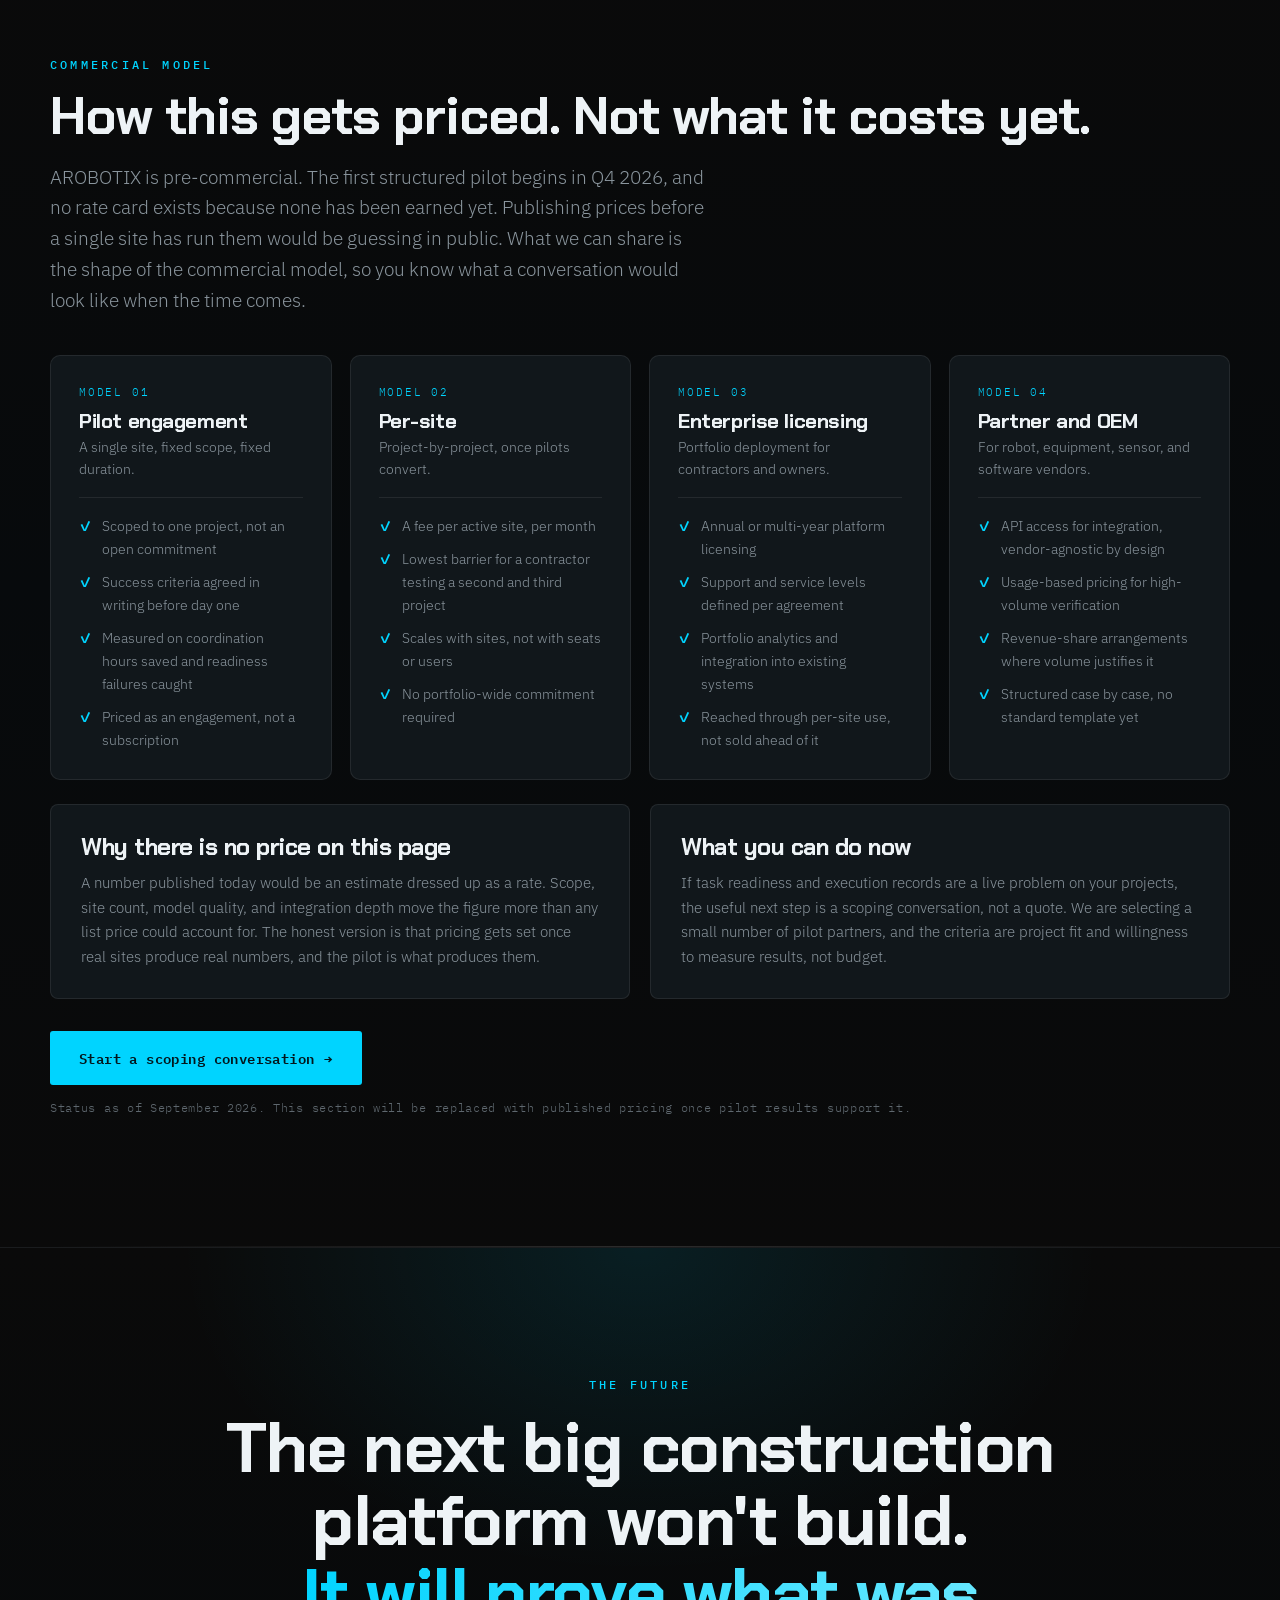
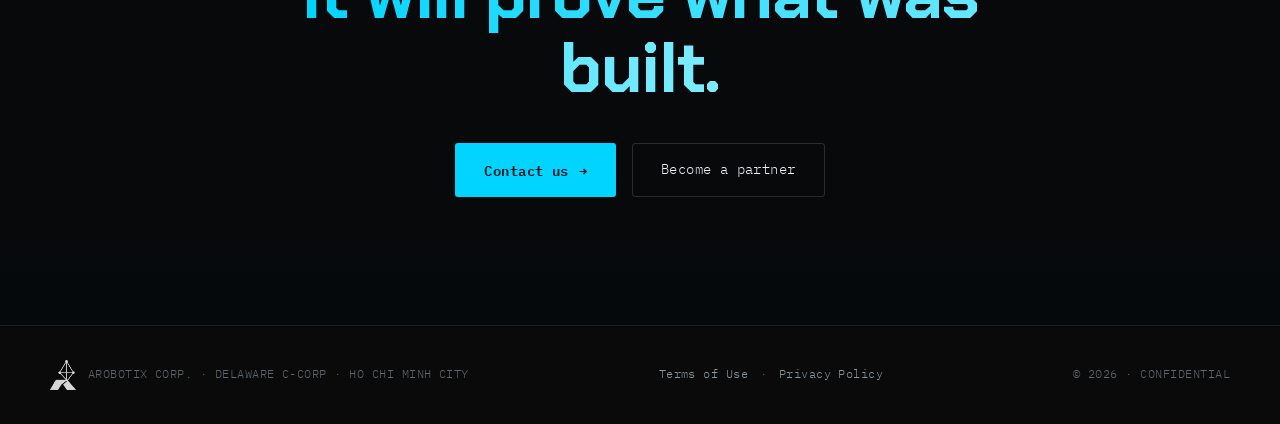
==== commit b3963a72: "Add files via upload" ====
--- a/index.html
+++ b/index.html
@@ -961,19 +961,17 @@
       <div class="card reveal">
         <div class="tier">Founder &amp; CEO</div>
         <h3 style="margin-top:8px">Han Hoang</h3>
-        <div class="who">Ho Chi Minh City. Strategy, product direction, industry positioning.</div>
-        <ul class="tick">
-          <li>Master of Architectural Studies, MIT, Design and Computation Group. Thesis on Automated Construction Technology, 2005</li>
-          <li>More than 25 years across BIM, DfMA, and VDC</li>
-          <li>Founded The BIM Factory, Vietnam's leading BIM services firm, and ran it for 12 years</li>
-        </ul>
+        <div class="who">Ho Chi Minh City. MIT, Design and Computation. 25 years in BIM, DfMA, and VDC.</div>
         <details class="fx">
-          <summary><span><span class="lbl-more">Why he is building this</span><span class="lbl-less">Close</span></span><span class="chev">&#9662;</span></summary>
+          <summary><span><span class="lbl-more">Full background</span><span class="lbl-less">Close</span></span><span class="chev">&#9662;</span></summary>
           <div class="fx-body">
-            <p style="margin-top:16px">He wrote his MIT master's thesis on automated construction in 2005, two decades before the market caught up to the question. Every year since has been the same lesson from a different angle. Twelve years running a BIM services firm meant delivering models that were correct on screen, then watching the same coordination failures repeat at the point of assembly. The models were never the problem. Nothing existed to carry their logic into the field and record what actually happened there. This is not a pivot into a hot category. It is the same problem he has been circling for twenty one years, finally buildable.</p>
             <ul class="tick">
+              <li>Master of Architectural Studies, MIT, Design and Computation Group. Thesis on Automated Construction Technology, 2005</li>
+              <li>More than 25 years across BIM, DfMA, and VDC</li>
+              <li>Founded The BIM Factory, Vietnam's leading BIM services firm, and ran it for 12 years</li>
               <li>Active on the BIMForum DfMA Working Group in the United States and the Vietnam BIM Steering Committee</li>
             </ul>
+            <p style="margin-top:18px"><b>Why he is doing this.</b> He wrote his MIT master's thesis on automated construction in 2005, two decades before the market caught up to the question. Every year since has been the same lesson from a different angle. Twelve years running a BIM services firm meant delivering models that were correct on screen, then watching the same coordination failures repeat at the point of assembly. The models were never the problem. Nothing existed to carry their logic into the field and record what actually happened there. This is not a pivot into a hot category. It is the same problem he has been circling for twenty one years, finally buildable.</p>
           </div>
         </details>
       </div>
@@ -981,22 +979,19 @@
       <div class="card reveal d1">
         <div class="tier">Co-founder &amp; CTO</div>
         <h3 style="margin-top:8px">Sahil Harriram</h3>
-        <div class="who">Based mainly in Australia, and in Vietnam. Platform, system architecture, AI implementation.</div>
-        <ul class="tick">
-          <li>Owns the AROBOTIX platform architecture and AI implementation, and built the proof of concept on real IFC data</li>
-          <li>At 3ME Technology, built BladeVolt, a modular lithium-ion battery management system for mining and military electric vehicles, including a 15 ton loader. Cut battery production time from two months to three days</li>
-          <li>Co-founder and CEO of Elite Robotics, an autonomous vehicle platform. Raised pre-seed funding and NSW government grants, and partnered with councils and universities</li>
-        </ul>
+        <div class="who">Australia-Vietnam. Robotics and embedded systems. Shipped control systems into mining and military EVs.</div>
         <details class="fx">
-          <summary><span><span class="lbl-more">Why he is building this</span><span class="lbl-less">Close</span></span><span class="chev">&#9662;</span></summary>
+          <summary><span><span class="lbl-more">Full background</span><span class="lbl-less">Close</span></span><span class="chev">&#9662;</span></summary>
           <div class="fx-body">
-            <p style="margin-top:16px">His career has been machines that work in places nobody mapped for them. Autonomous platforms. Mining loaders. Military EVs. Every one of them taught the same lesson, and most robotics founders learn it too late. The hard part was never the machine. It was that the machine had no reliable way to know what was ready, what came next, or whether the world still matched the plan. He then spent years building decision systems where the answer had to survive scrutiny, which means deterministic logic and an audit trail sitting underneath anything the AI produced. Construction is both problems at the same time, with people in the middle of it. Better robots do not solve that. The layer underneath them does.</p>
             <ul class="tick">
+              <li>Honours degree in Mechatronics, Robotics and Automation Engineering, University of Newcastle</li>
+              <li>Co-founder and CEO of Elite Robotics, an autonomous vehicle platform. Raised pre-seed funding and NSW government grants, and partnered with councils and universities</li>
+              <li>At 3ME Technology, built BladeVolt, a modular lithium-ion battery management system for mining and military electric vehicles, including a 15 ton loader. Cut battery production time from two months to three days</li>
+              <li>Reverse-engineered legacy Volvo loader hardware for electrification, leading to a multi-million dollar contract</li>
               <li>Built an LLM-assisted decision engine on deterministic logic and audit trails, the same architecture pattern the execution record depends on</li>
-              <li>Reverse-engineered legacy Volvo loader hardware for electrification, leading to a multi-million dollar contract</li>
-              <li>Honours degree in Mechatronics, Robotics and Automation Engineering, University of Newcastle</li>
-              <li>Embedded C and C++, RTOS, robotics algorithms, MQTT, full-stack</li>
+              <li>Embedded C and C++, RTOS, robotics algorithms, MQTT, full-stack. Owns the AROBOTIX platform architecture and built the proof of concept on real IFC data</li>
             </ul>
+            <p style="margin-top:18px"><b>Why he is doing this.</b> His career has been machines that work in places nobody mapped for them. Autonomous platforms. Mining loaders. Military EVs. Every one of them taught the same lesson, and most robotics founders learn it too late. The hard part was never the machine. It was that the machine had no reliable way to know what was ready, what came next, or whether the world still matched the plan. He then spent years building decision systems where the answer had to survive scrutiny, which means deterministic logic and an audit trail sitting underneath anything the AI produced. Construction is both problems at the same time, with people in the middle of it. Better robots do not solve that. The layer underneath them does.</p>
           </div>
         </details>
       </div>
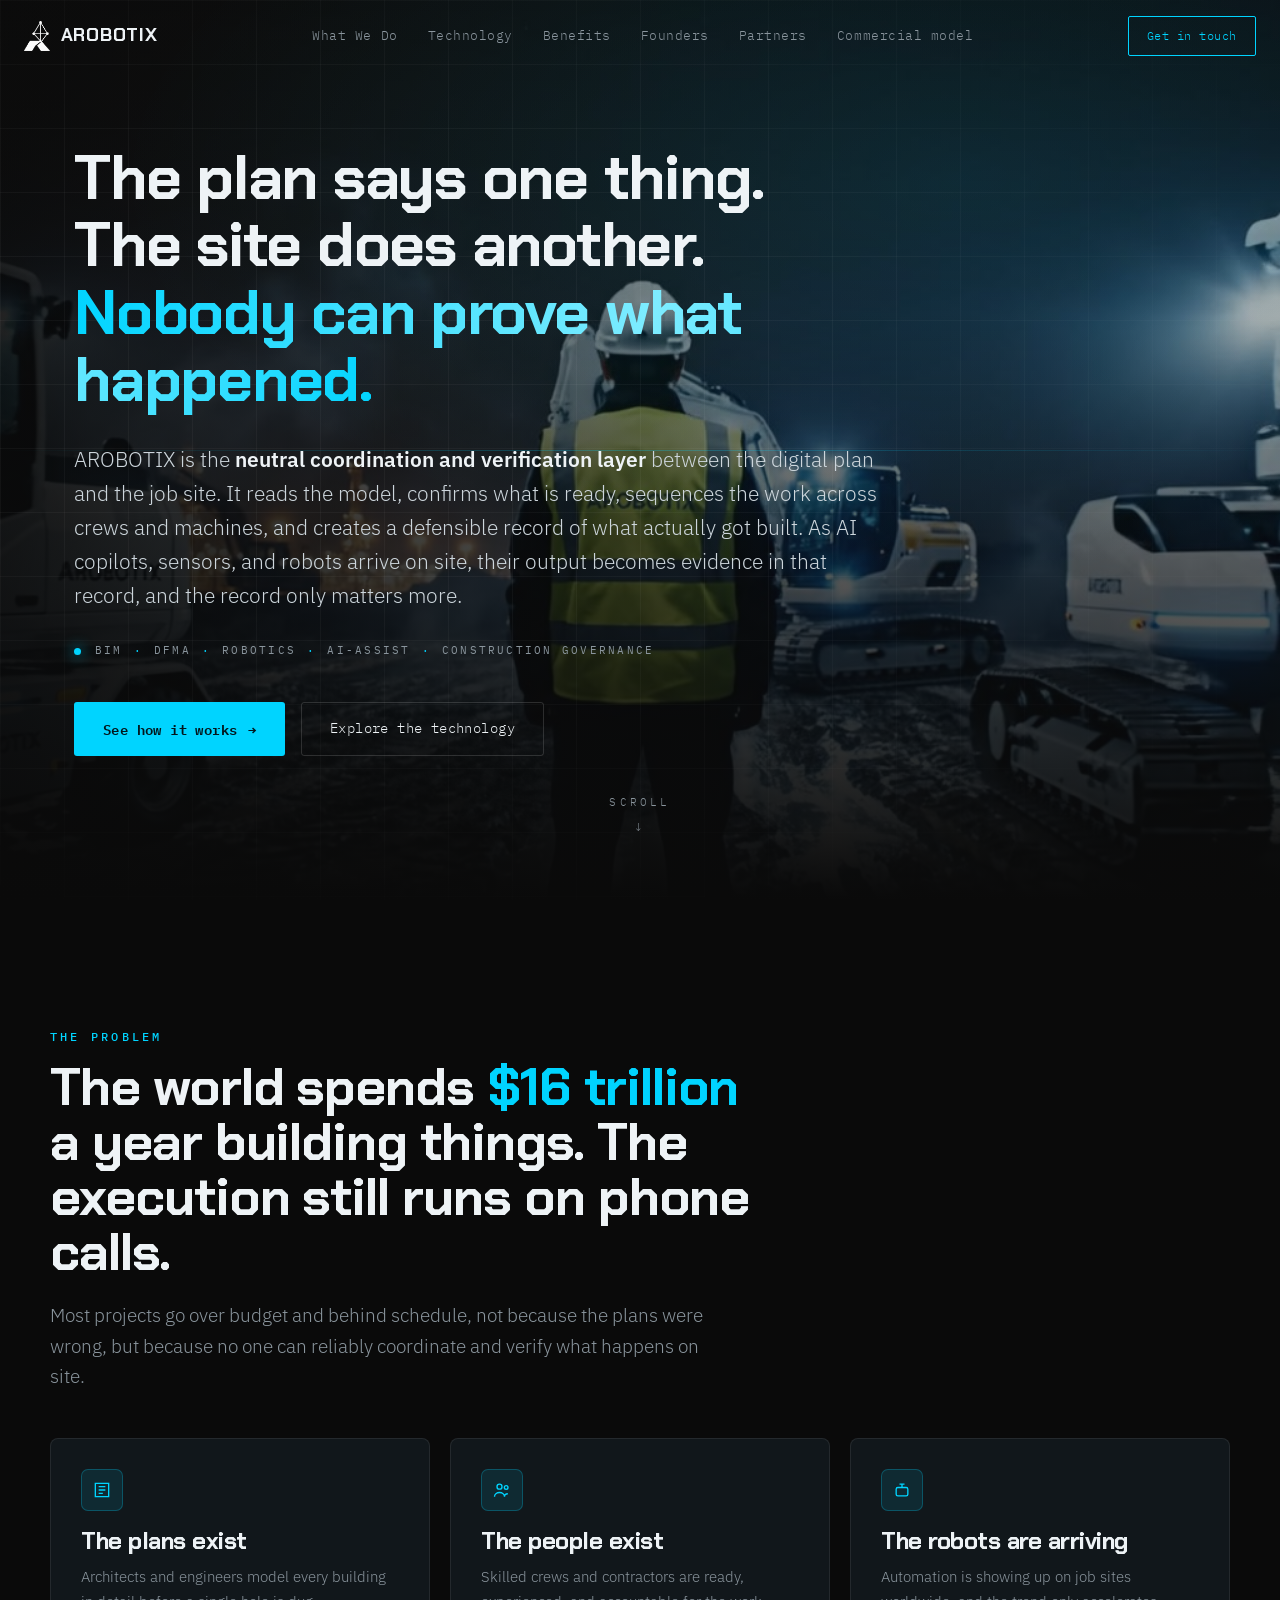
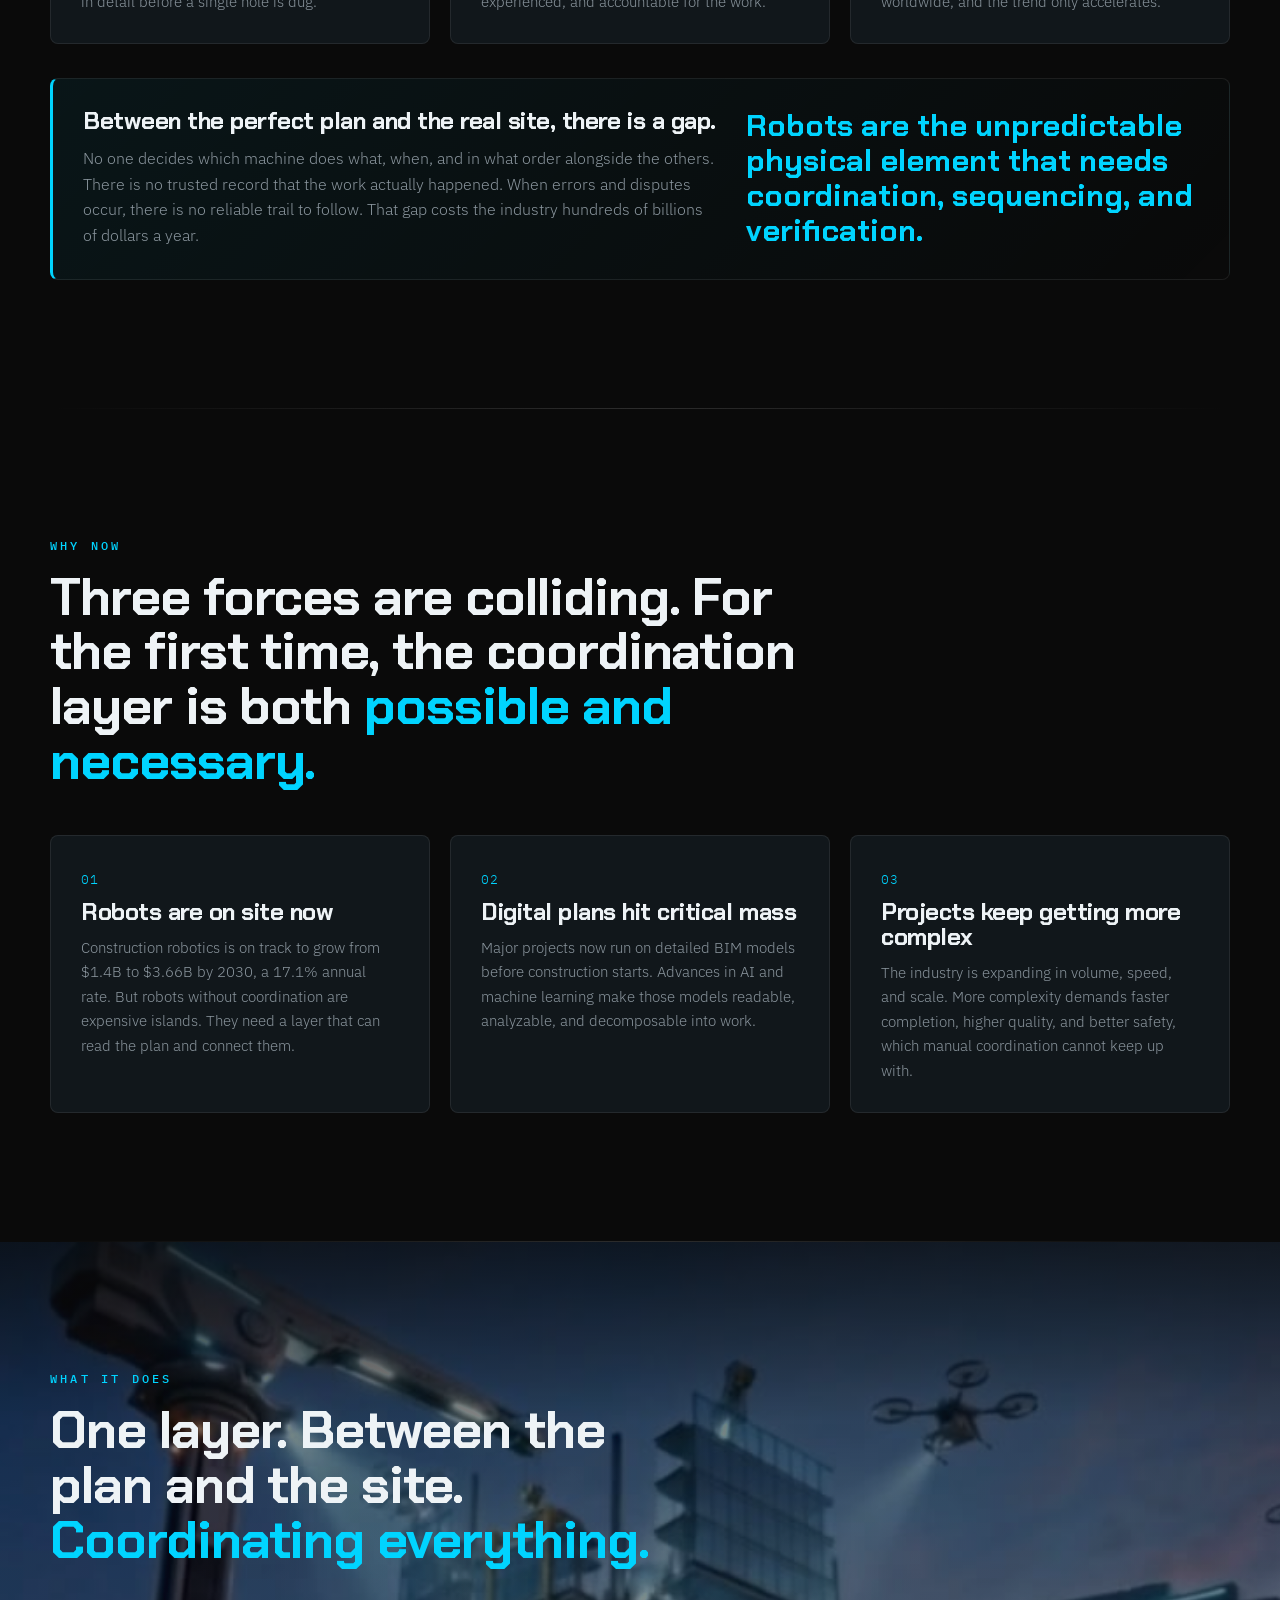
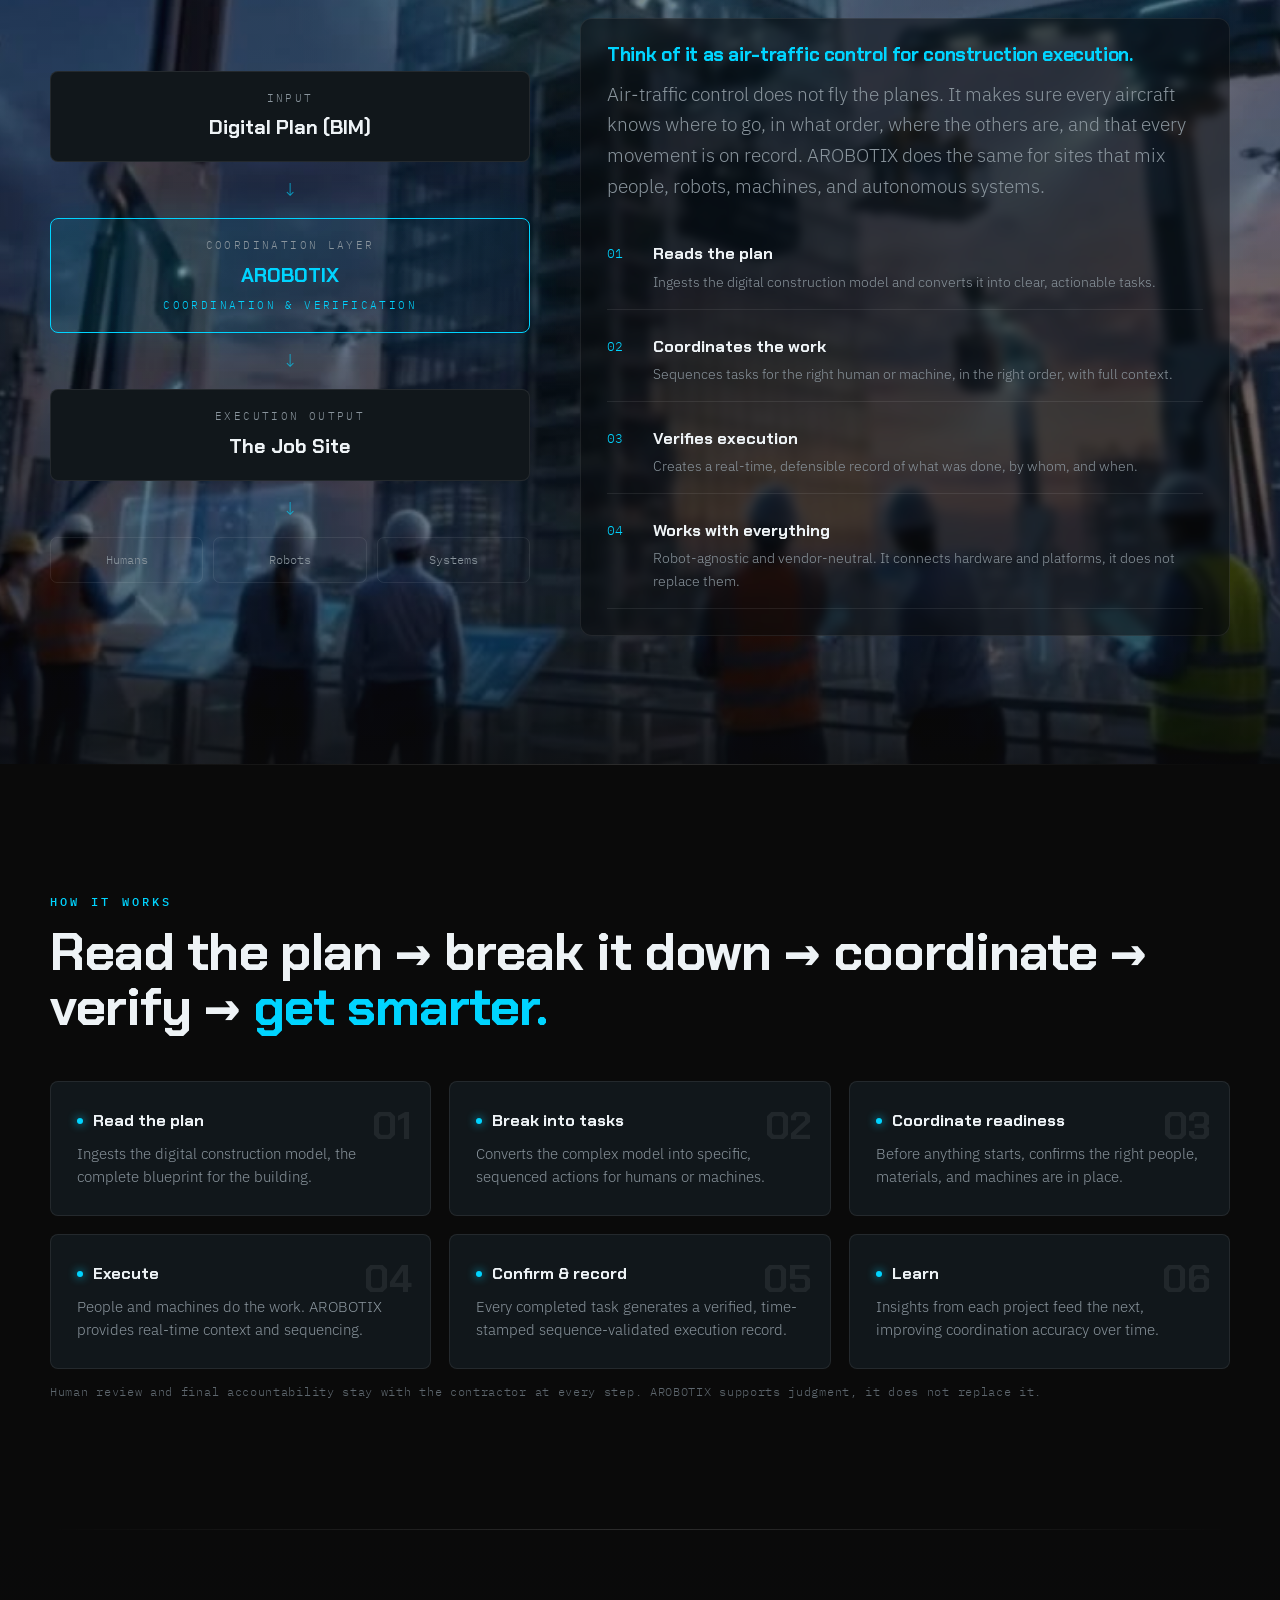
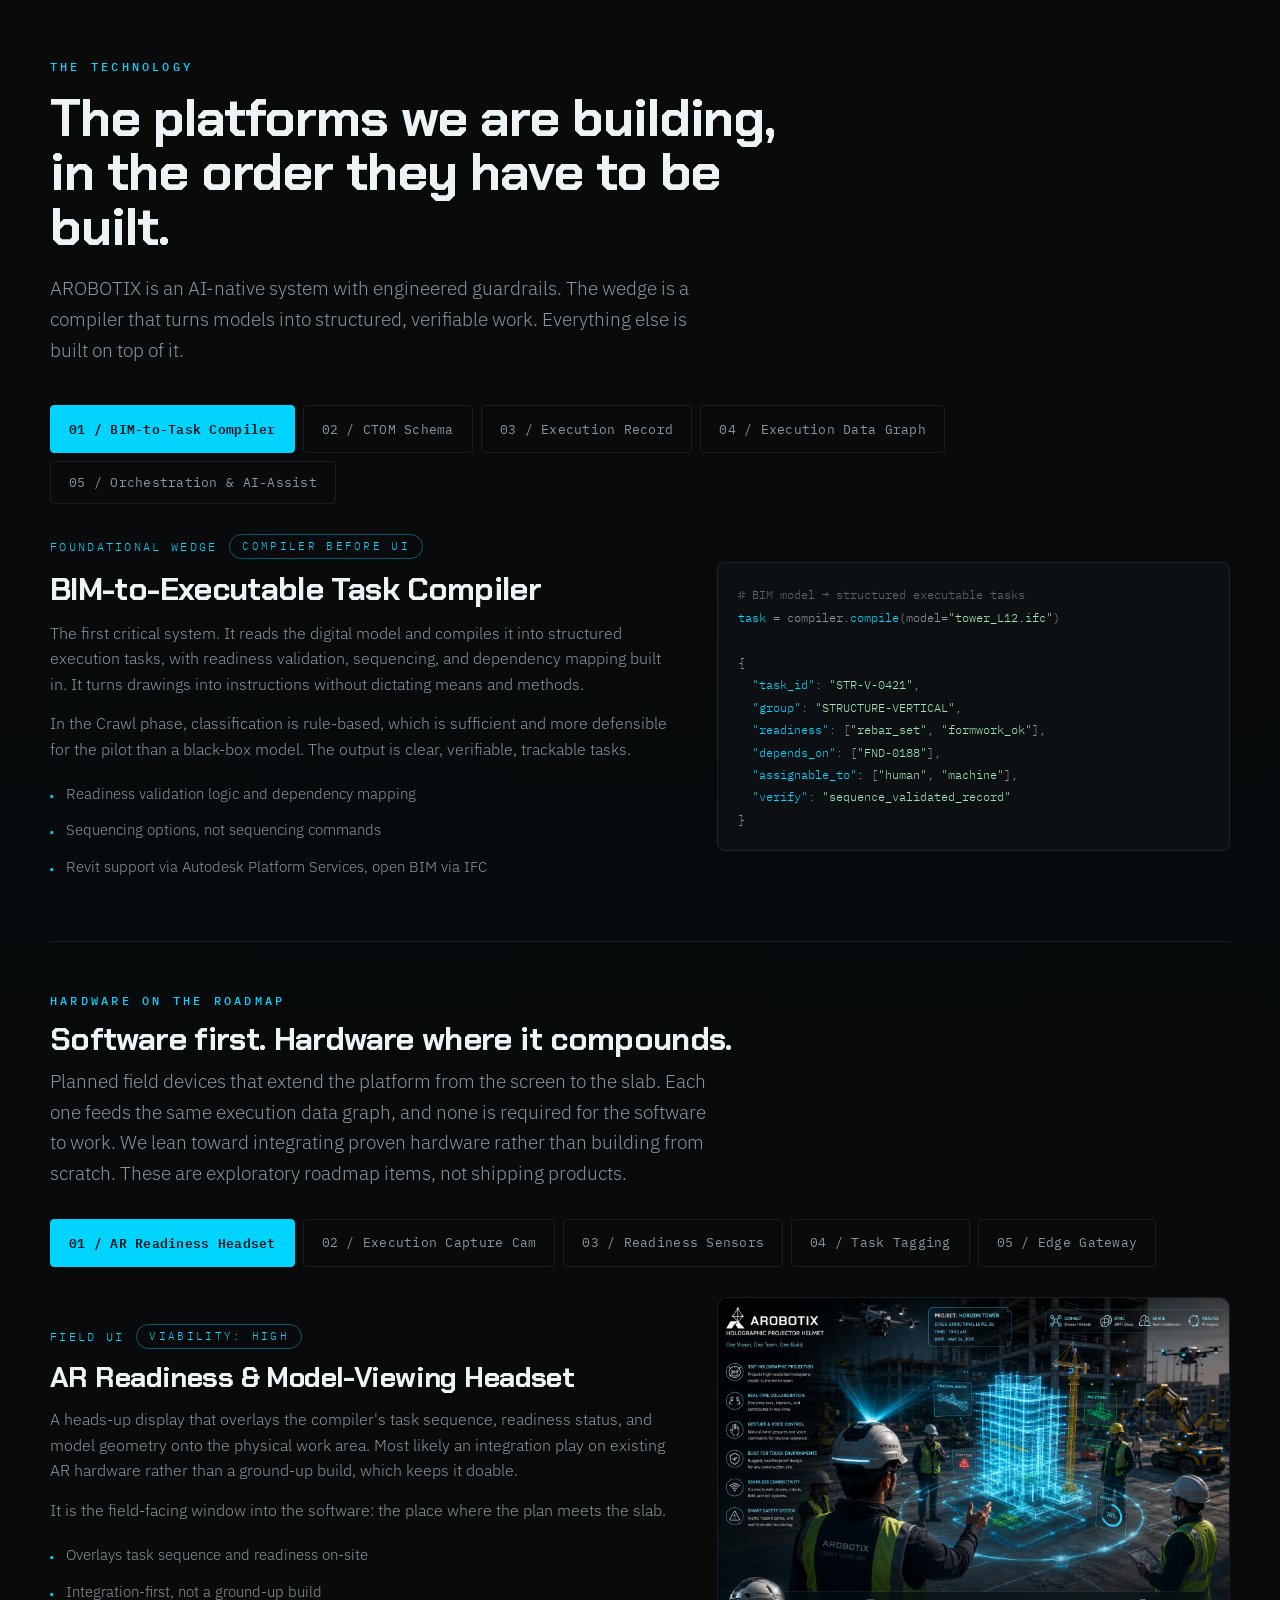
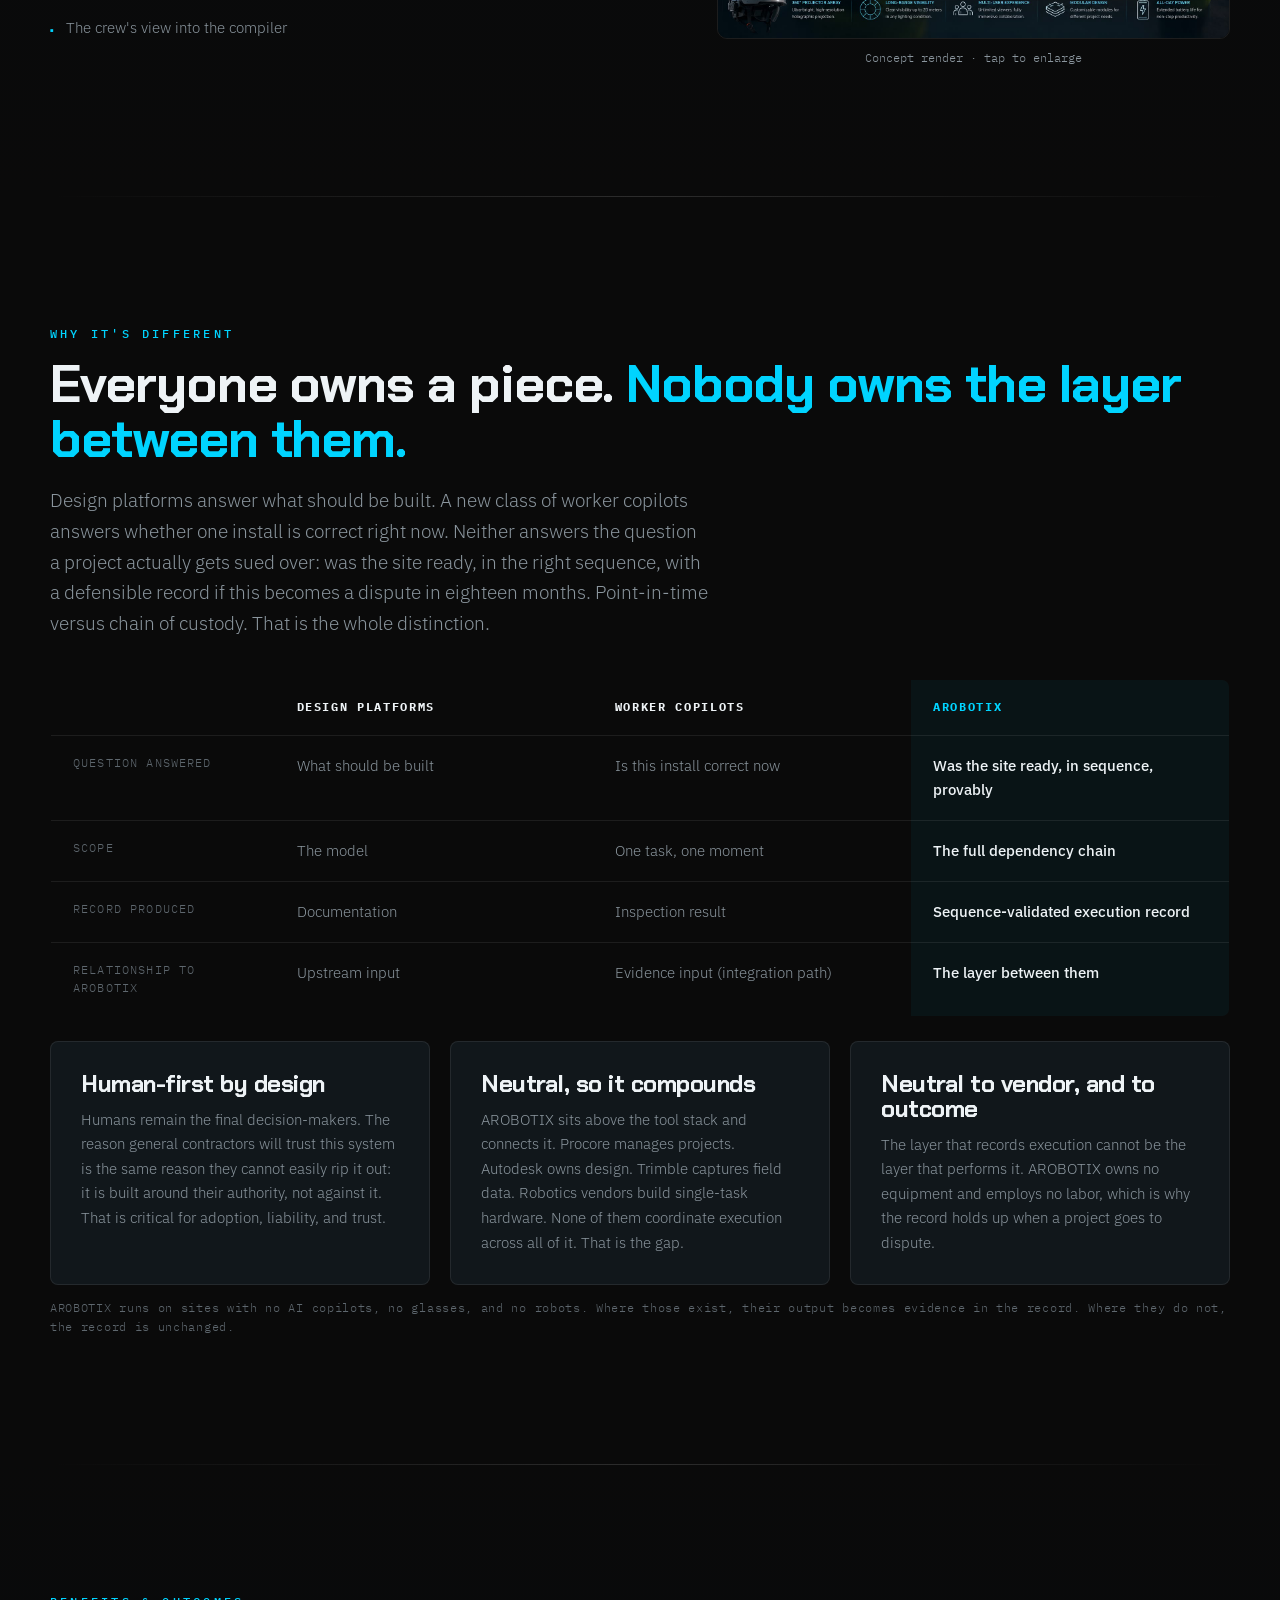
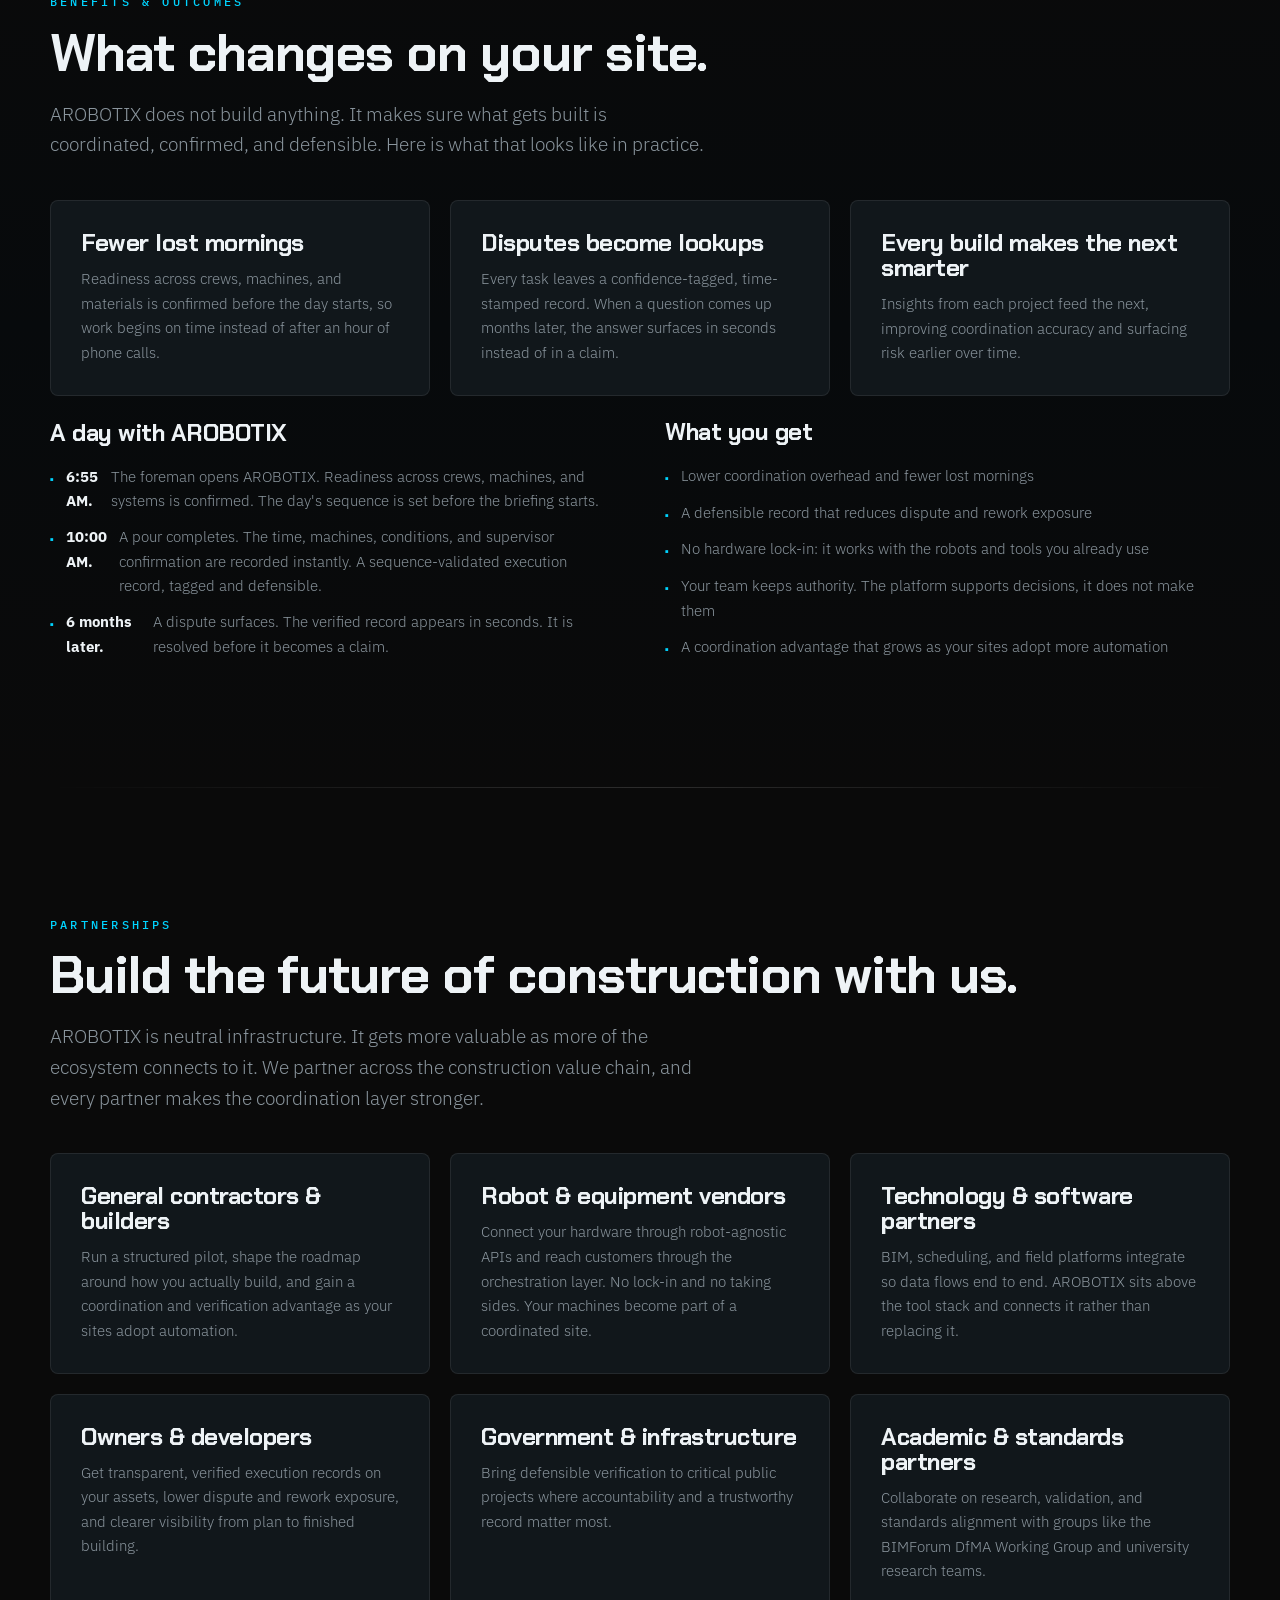
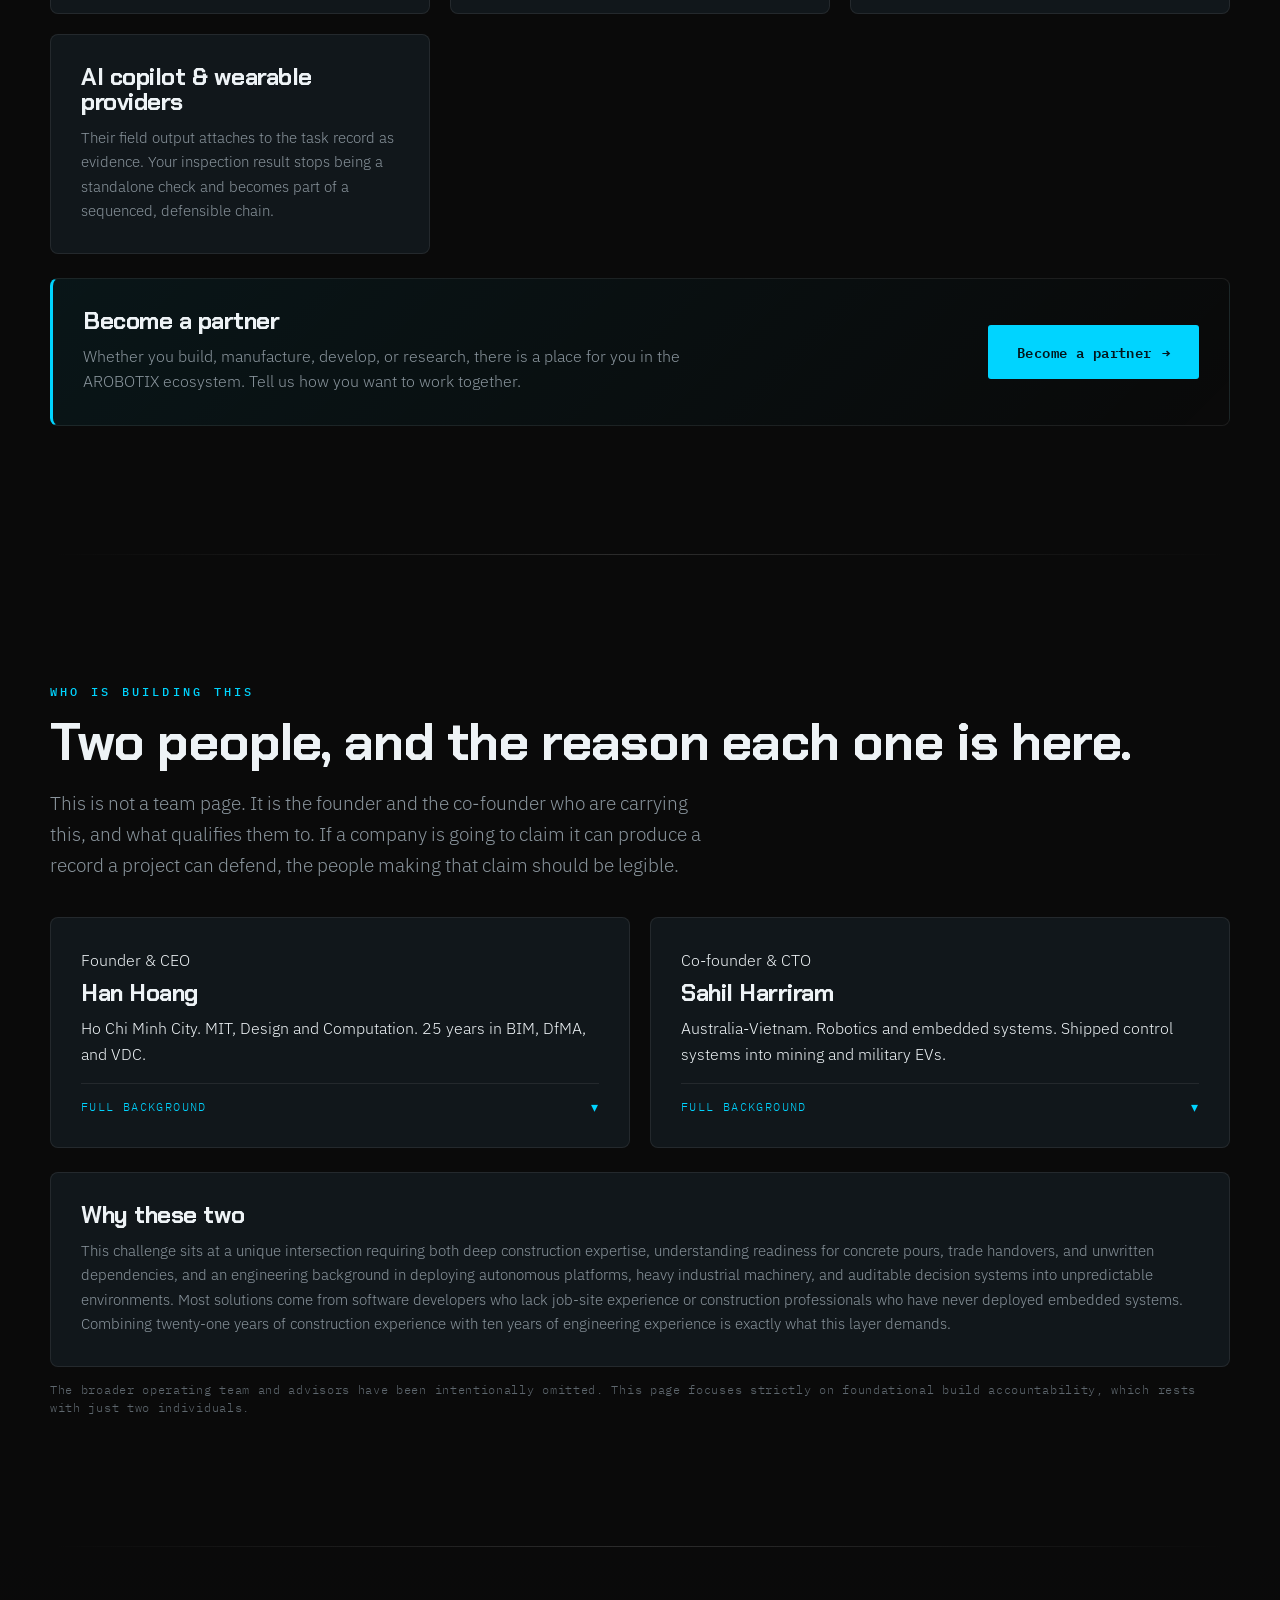
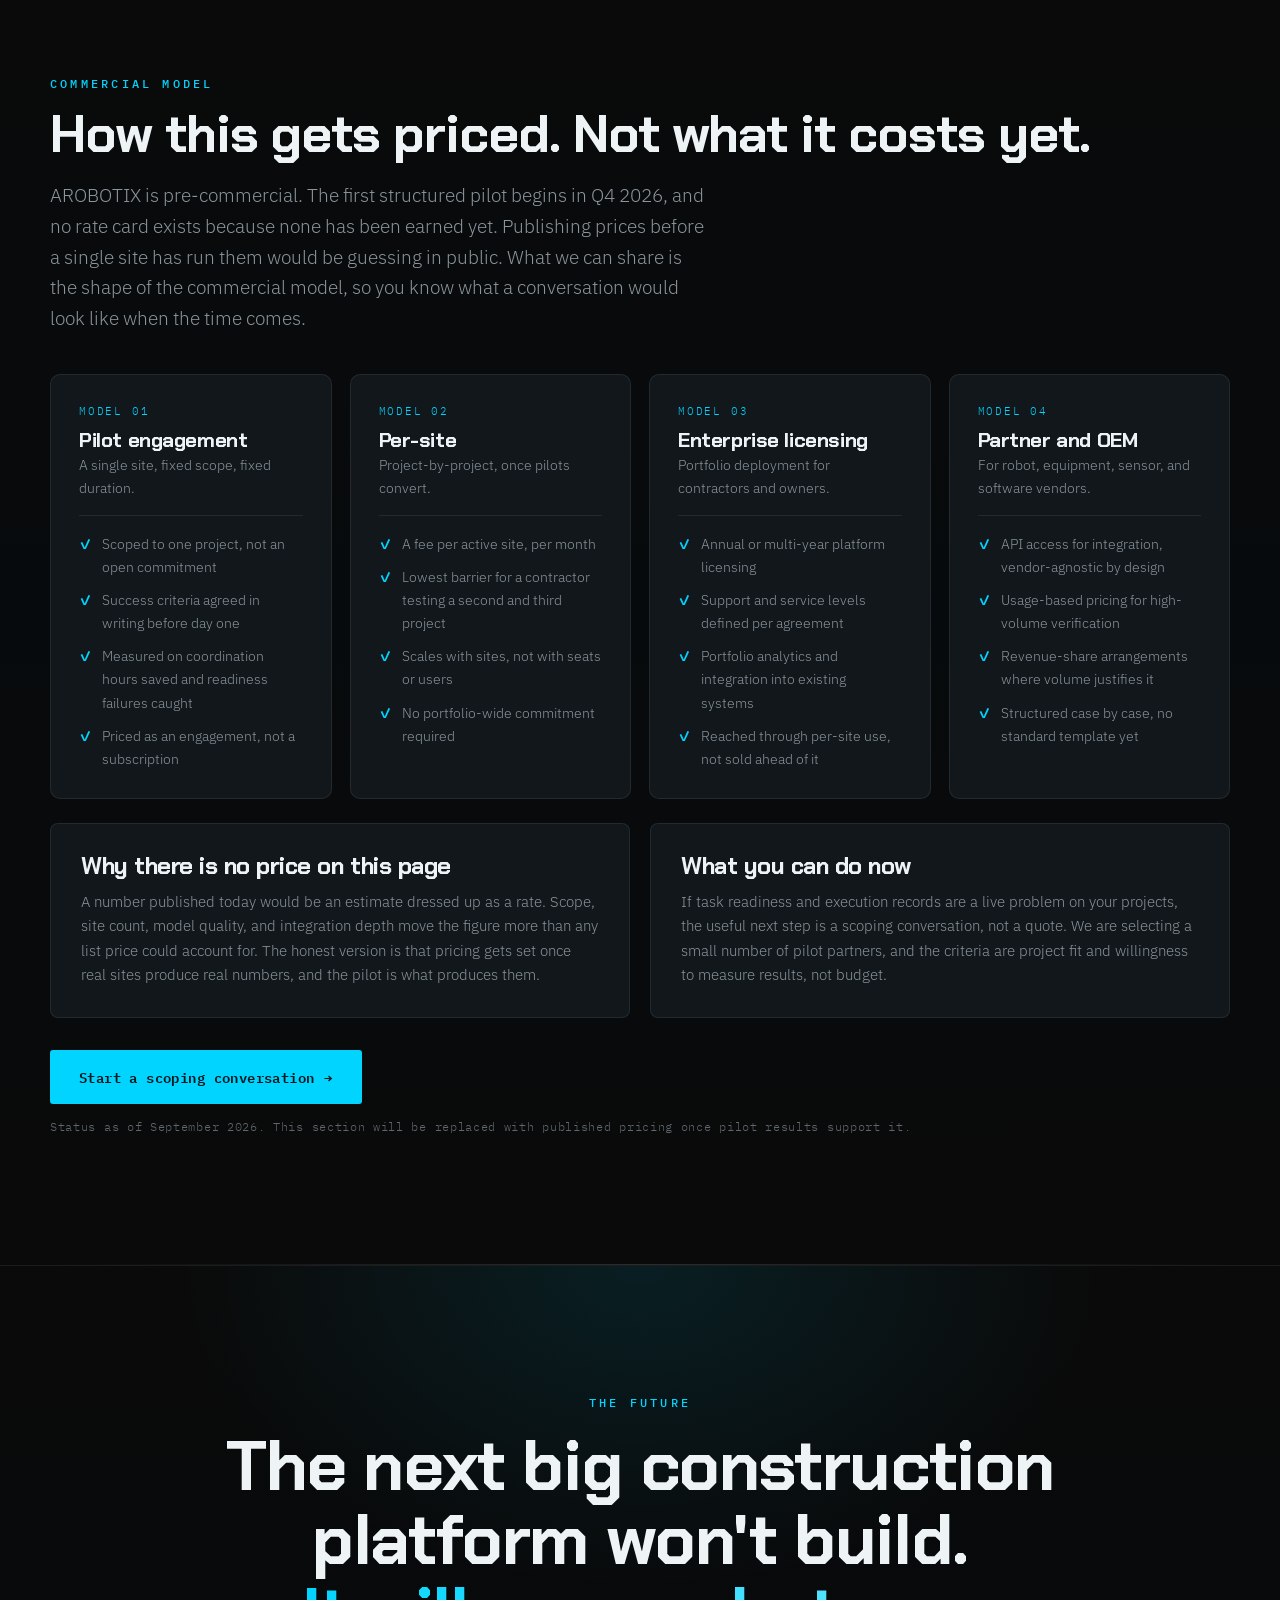
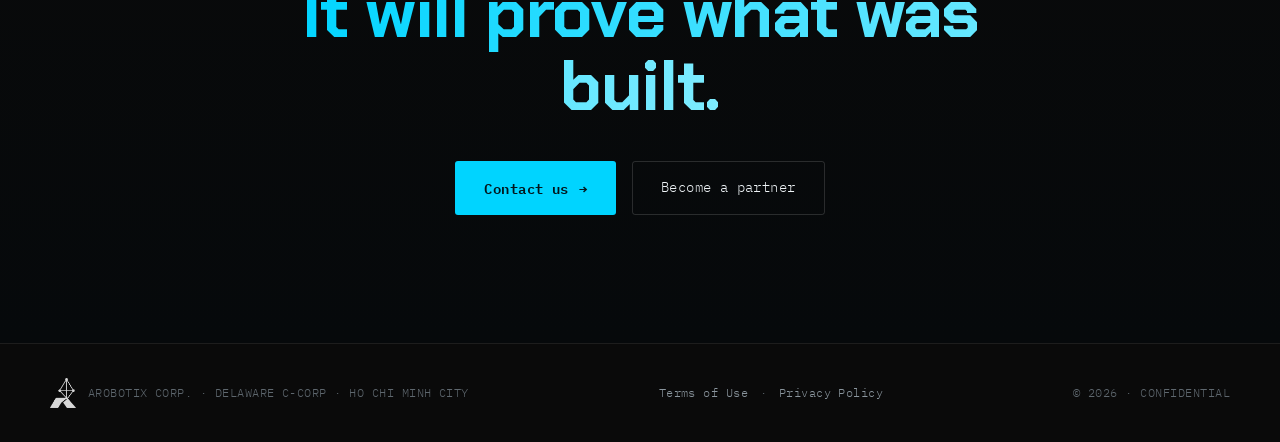
==== commit 3b4c116f: "Add files via upload" ====
--- a/index.html
+++ b/index.html
@@ -1001,7 +1001,7 @@
       <h3>Why these two</h3>
       <p>This challenge sits at a unique intersection requiring both deep construction expertise, understanding readiness for concrete pours, trade handovers, and unwritten dependencies, and an engineering background in deploying autonomous platforms, heavy industrial machinery, and auditable decision systems into unpredictable environments. Most solutions come from software developers who lack job-site experience or construction professionals who have never deployed embedded systems. Combining twenty-one years of construction experience with ten years of engineering experience is exactly what this layer demands.</p>
     </div>
-    <p class="note reveal">Advisors and the wider operating team are deliberately not listed here. This page is about accountability for the build, and two names carry it.</p>
+    <p class="note reveal">The broader operating team and advisors have been intentionally omitted. This page focuses strictly on foundational build accountability, which rests with just two individuals.</p>
   </div>
 </section>
 
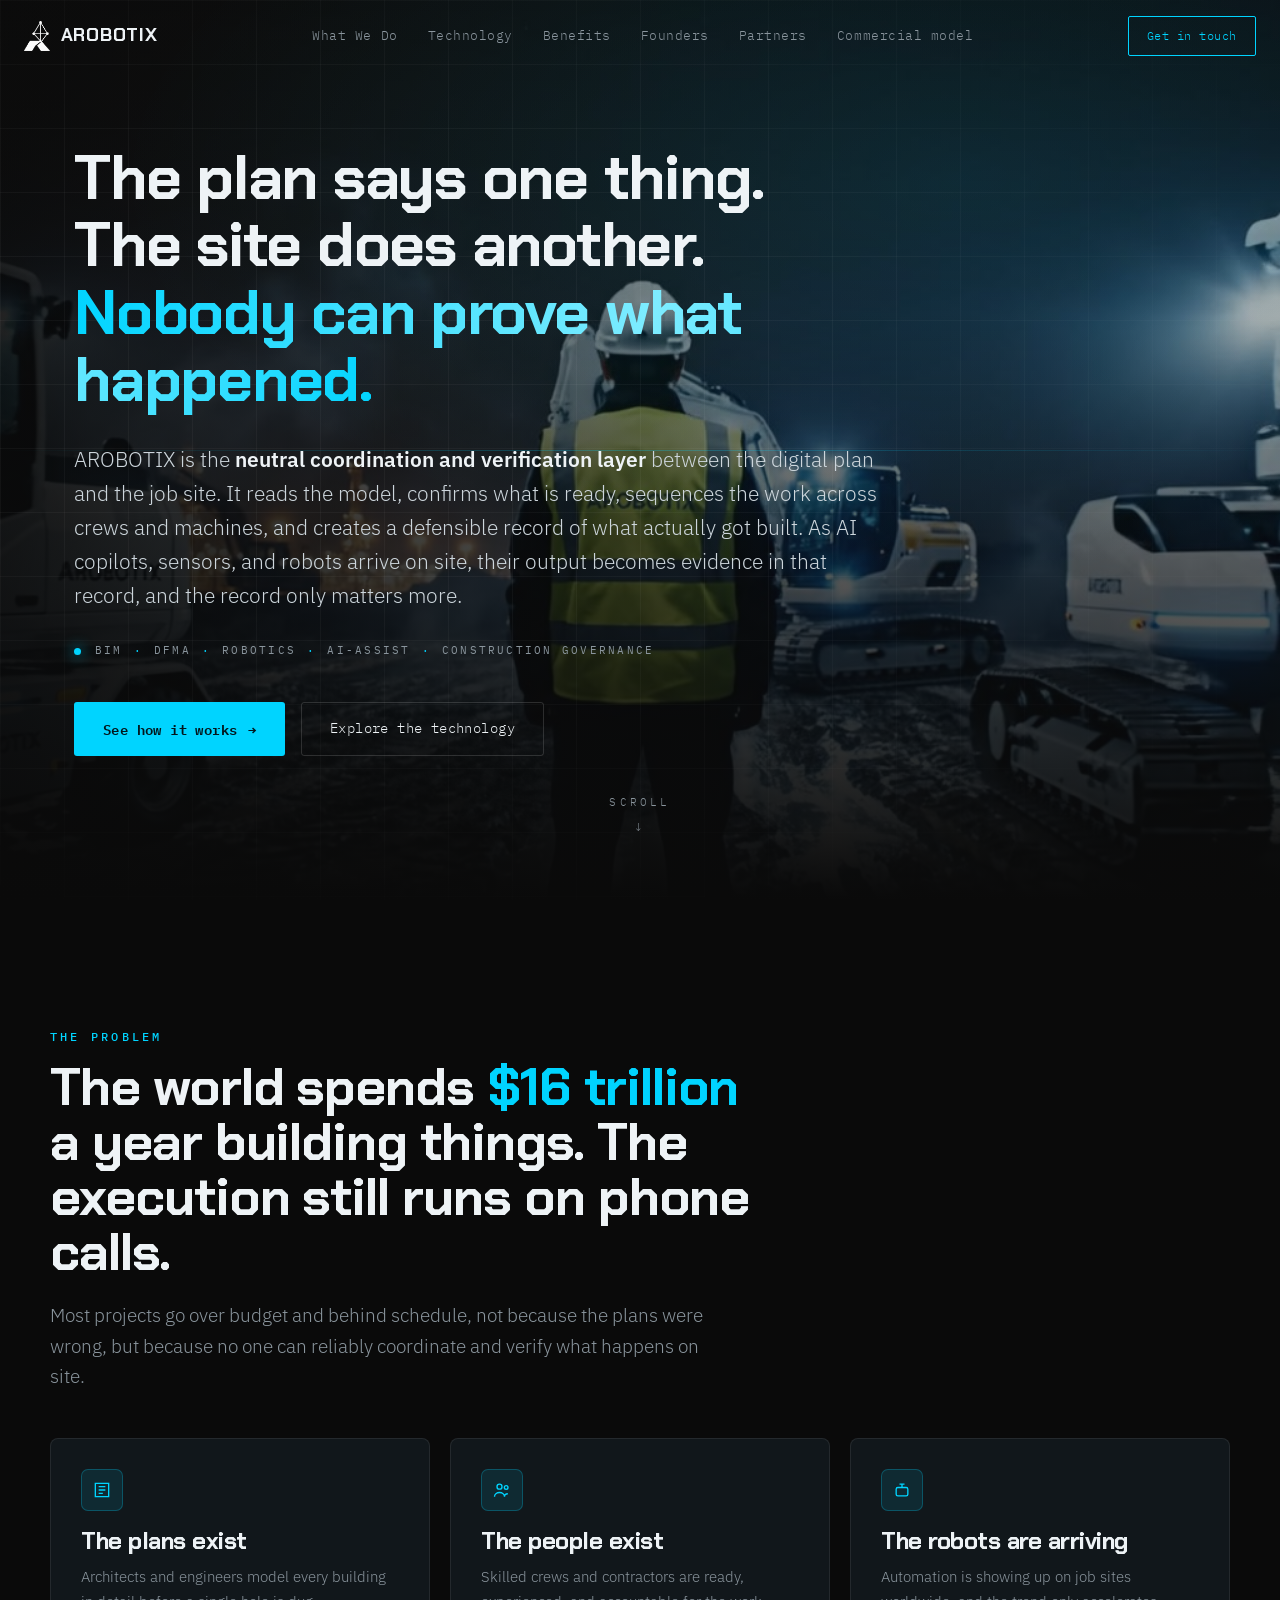
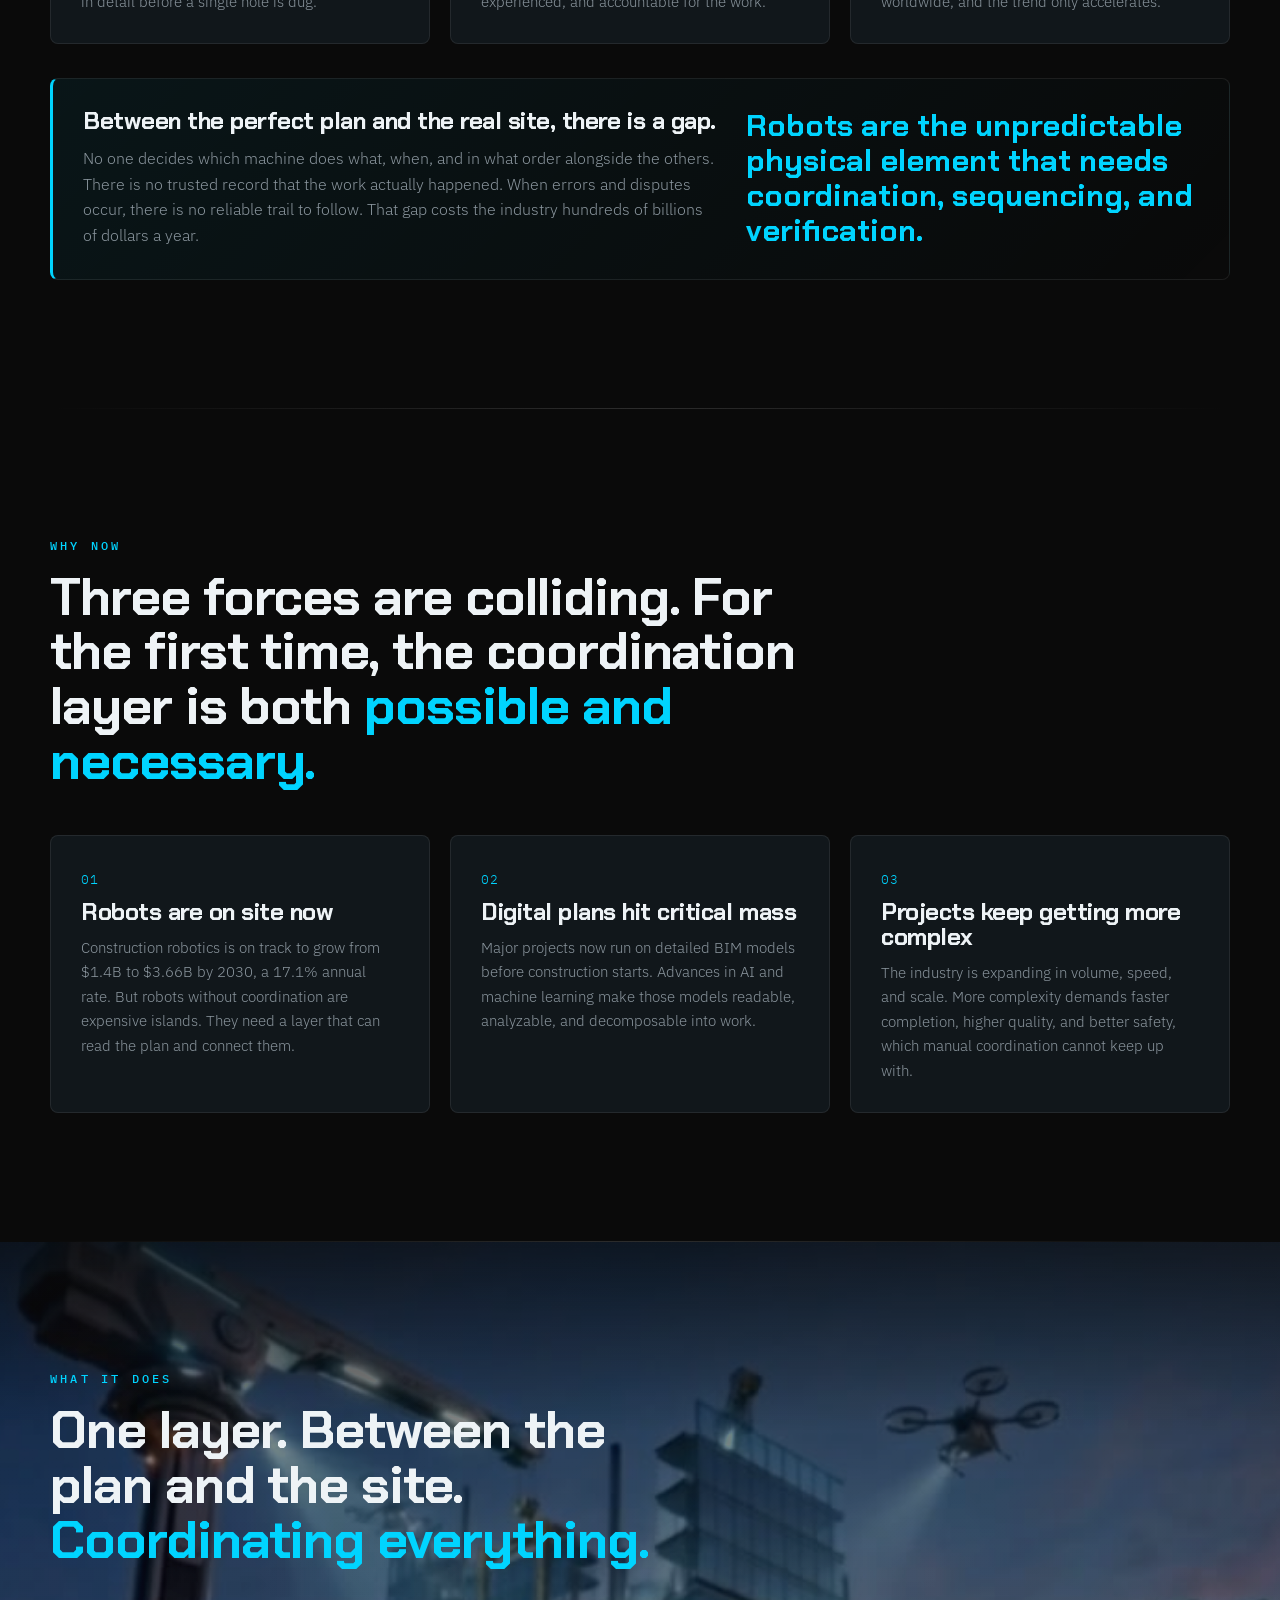
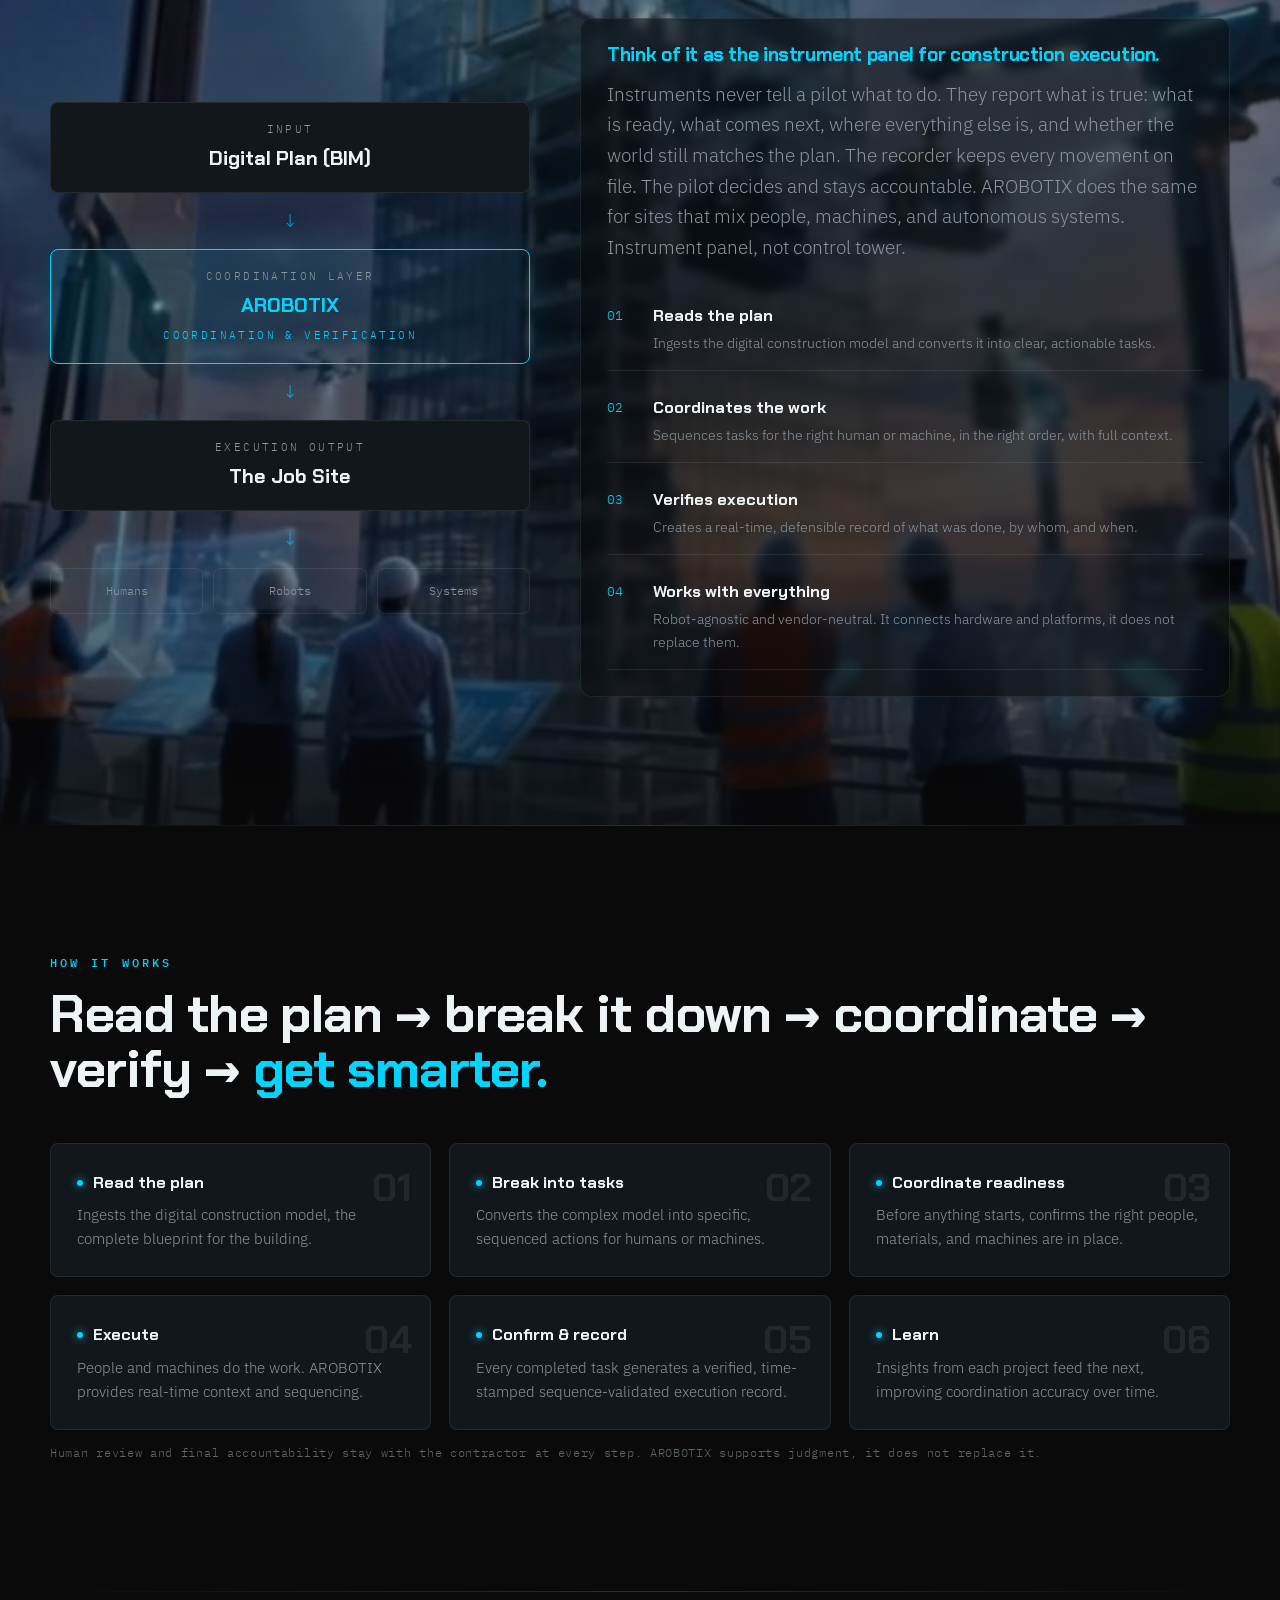
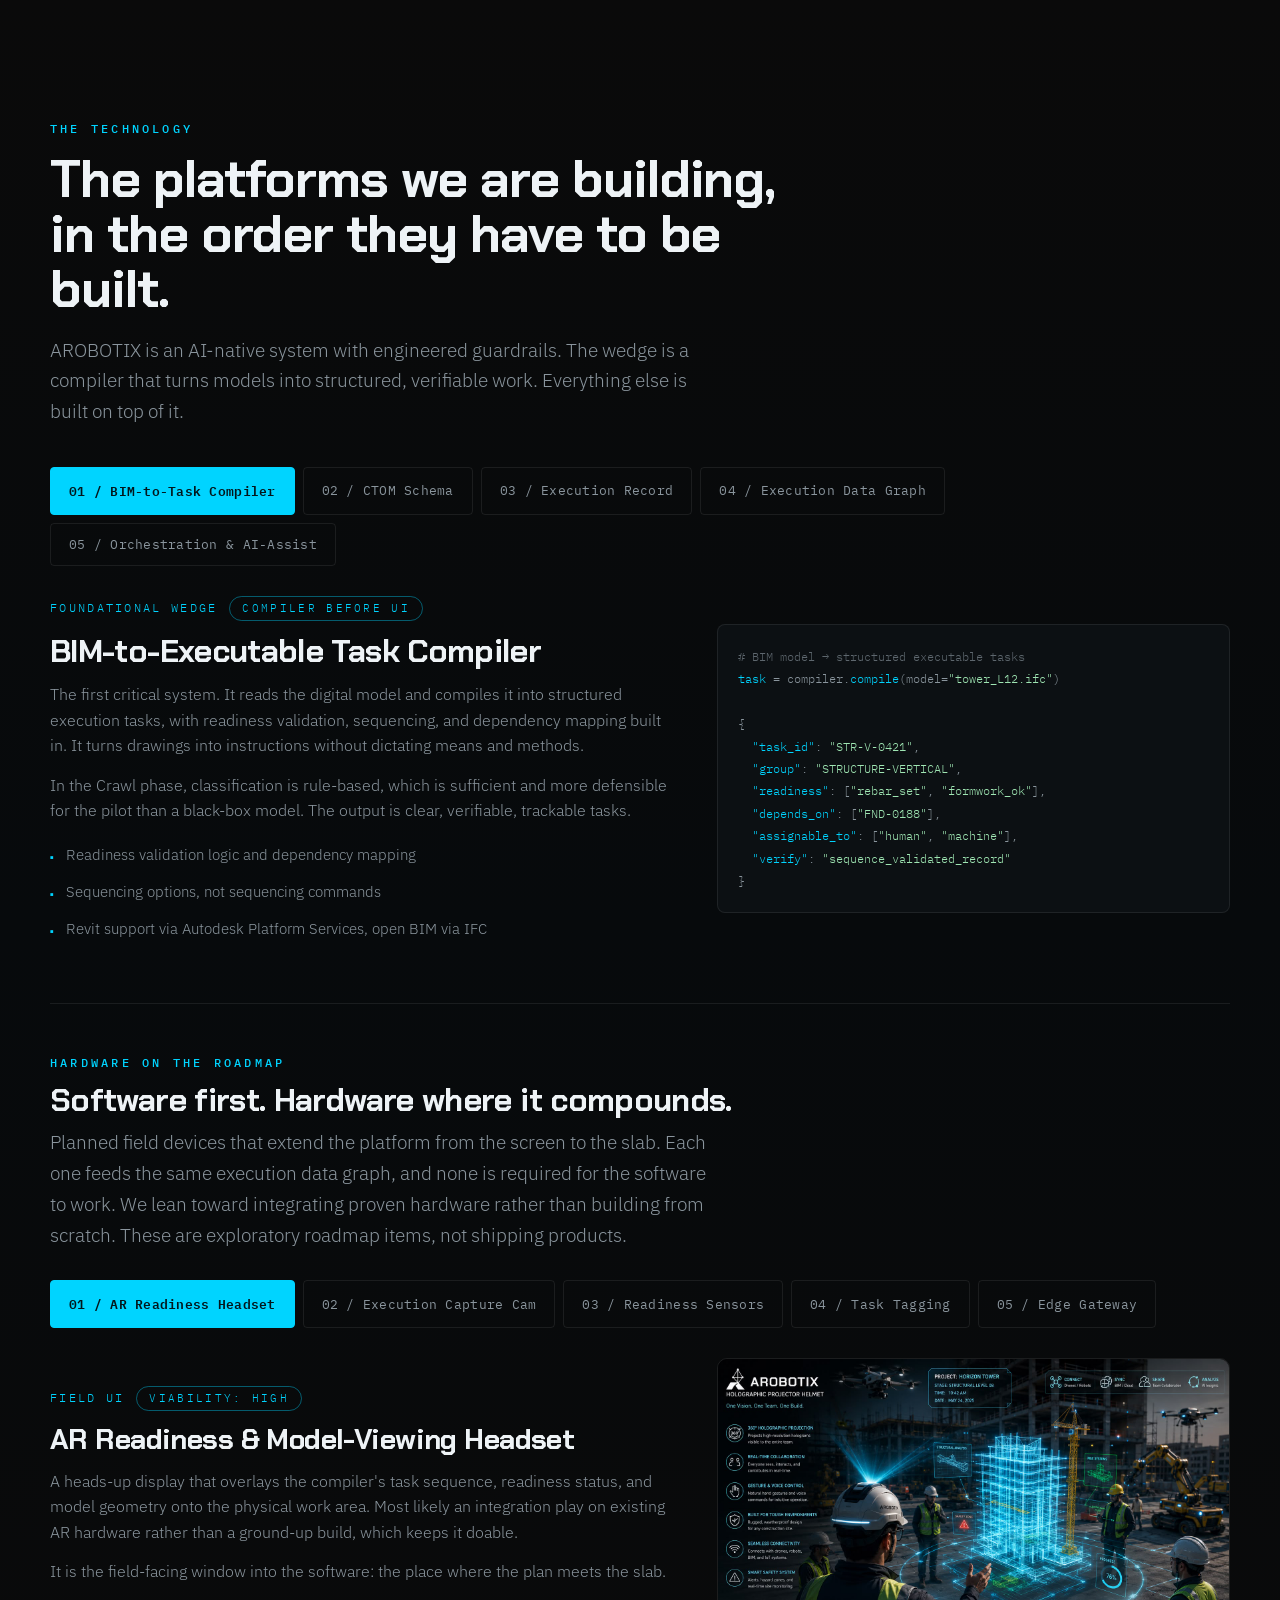
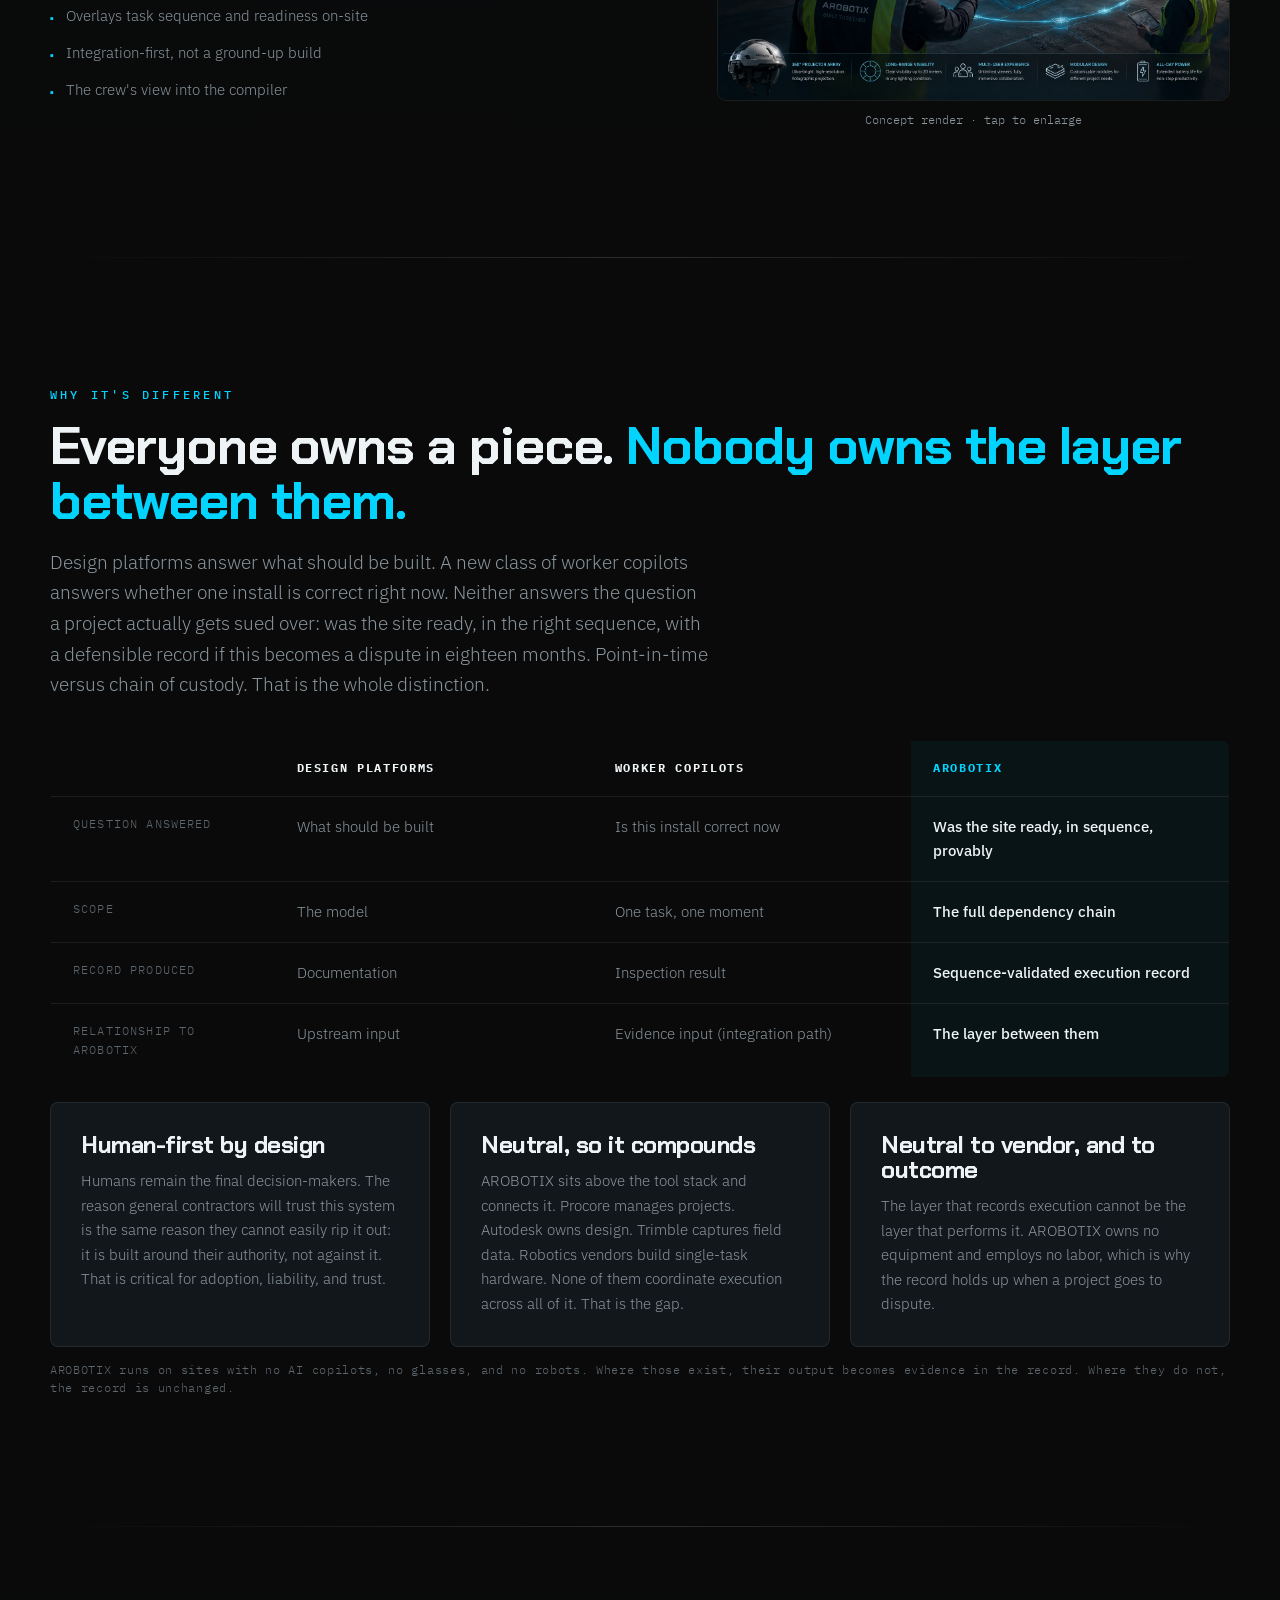
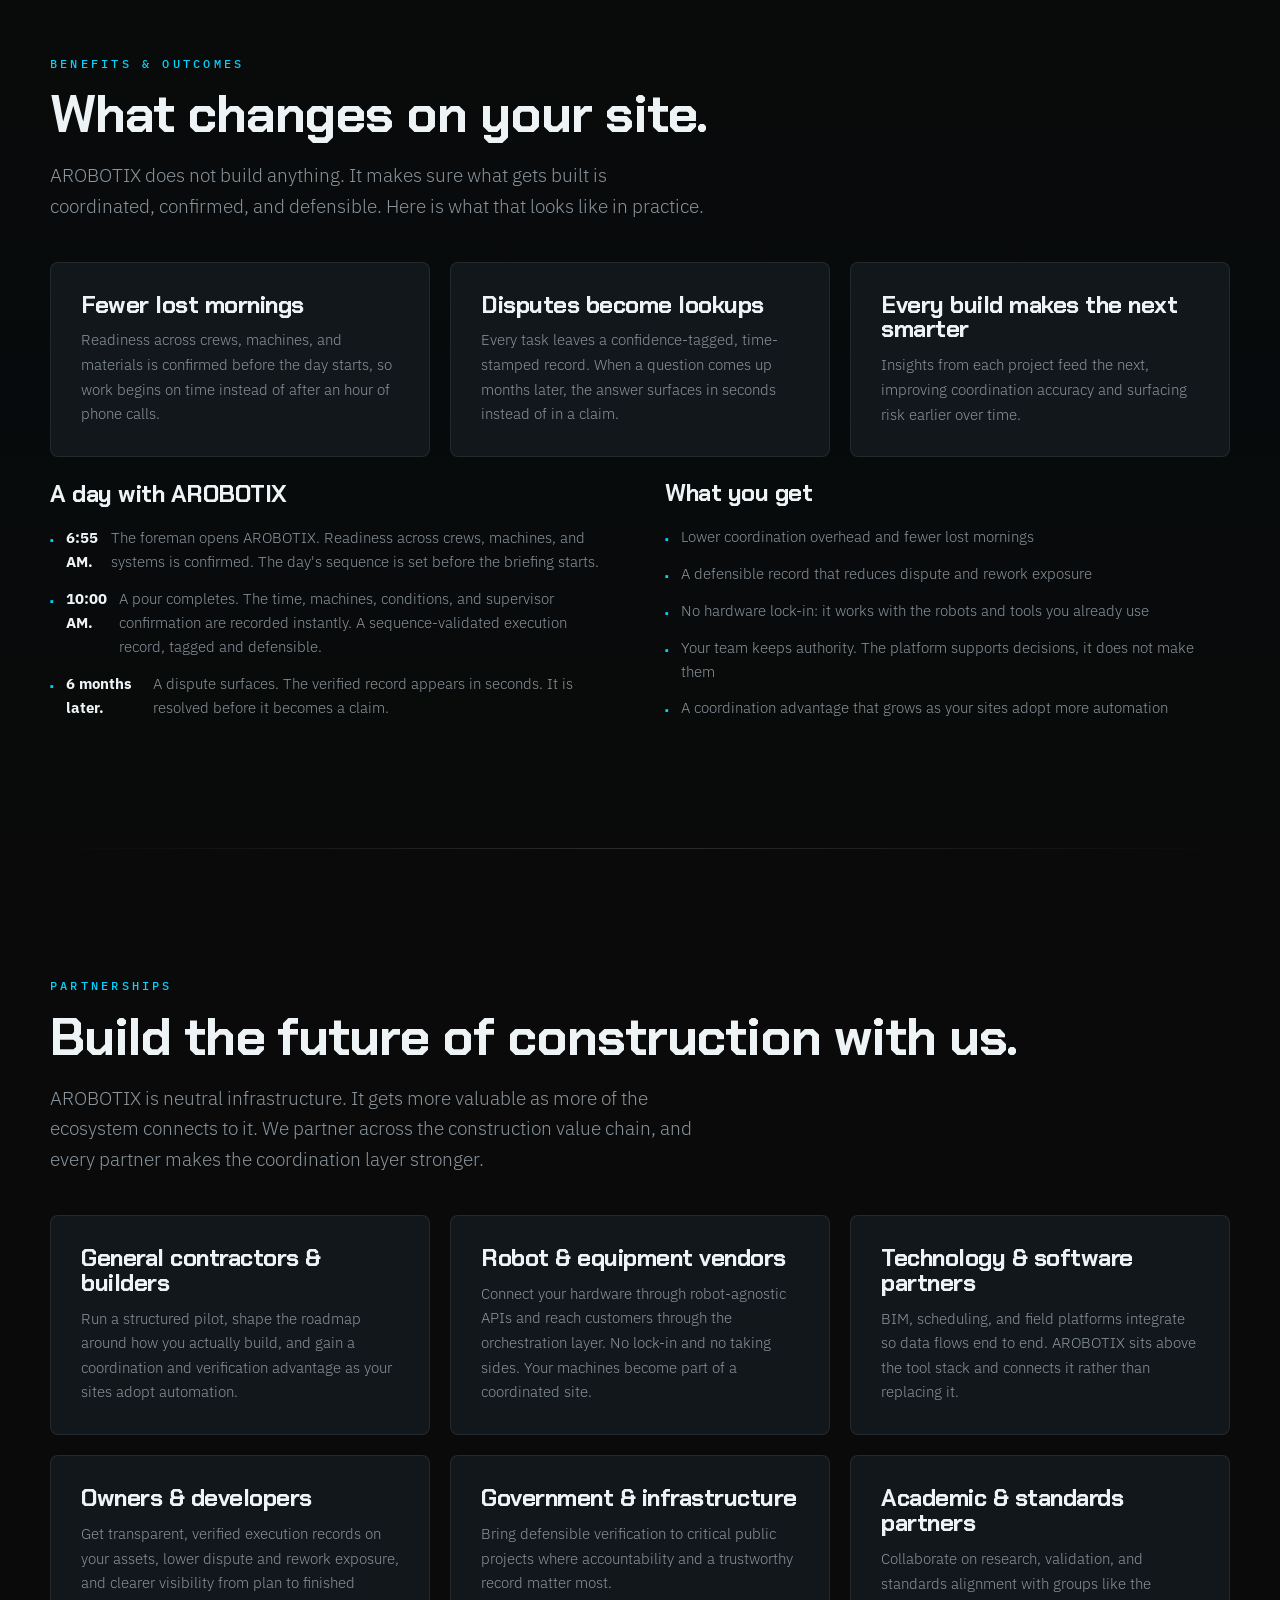
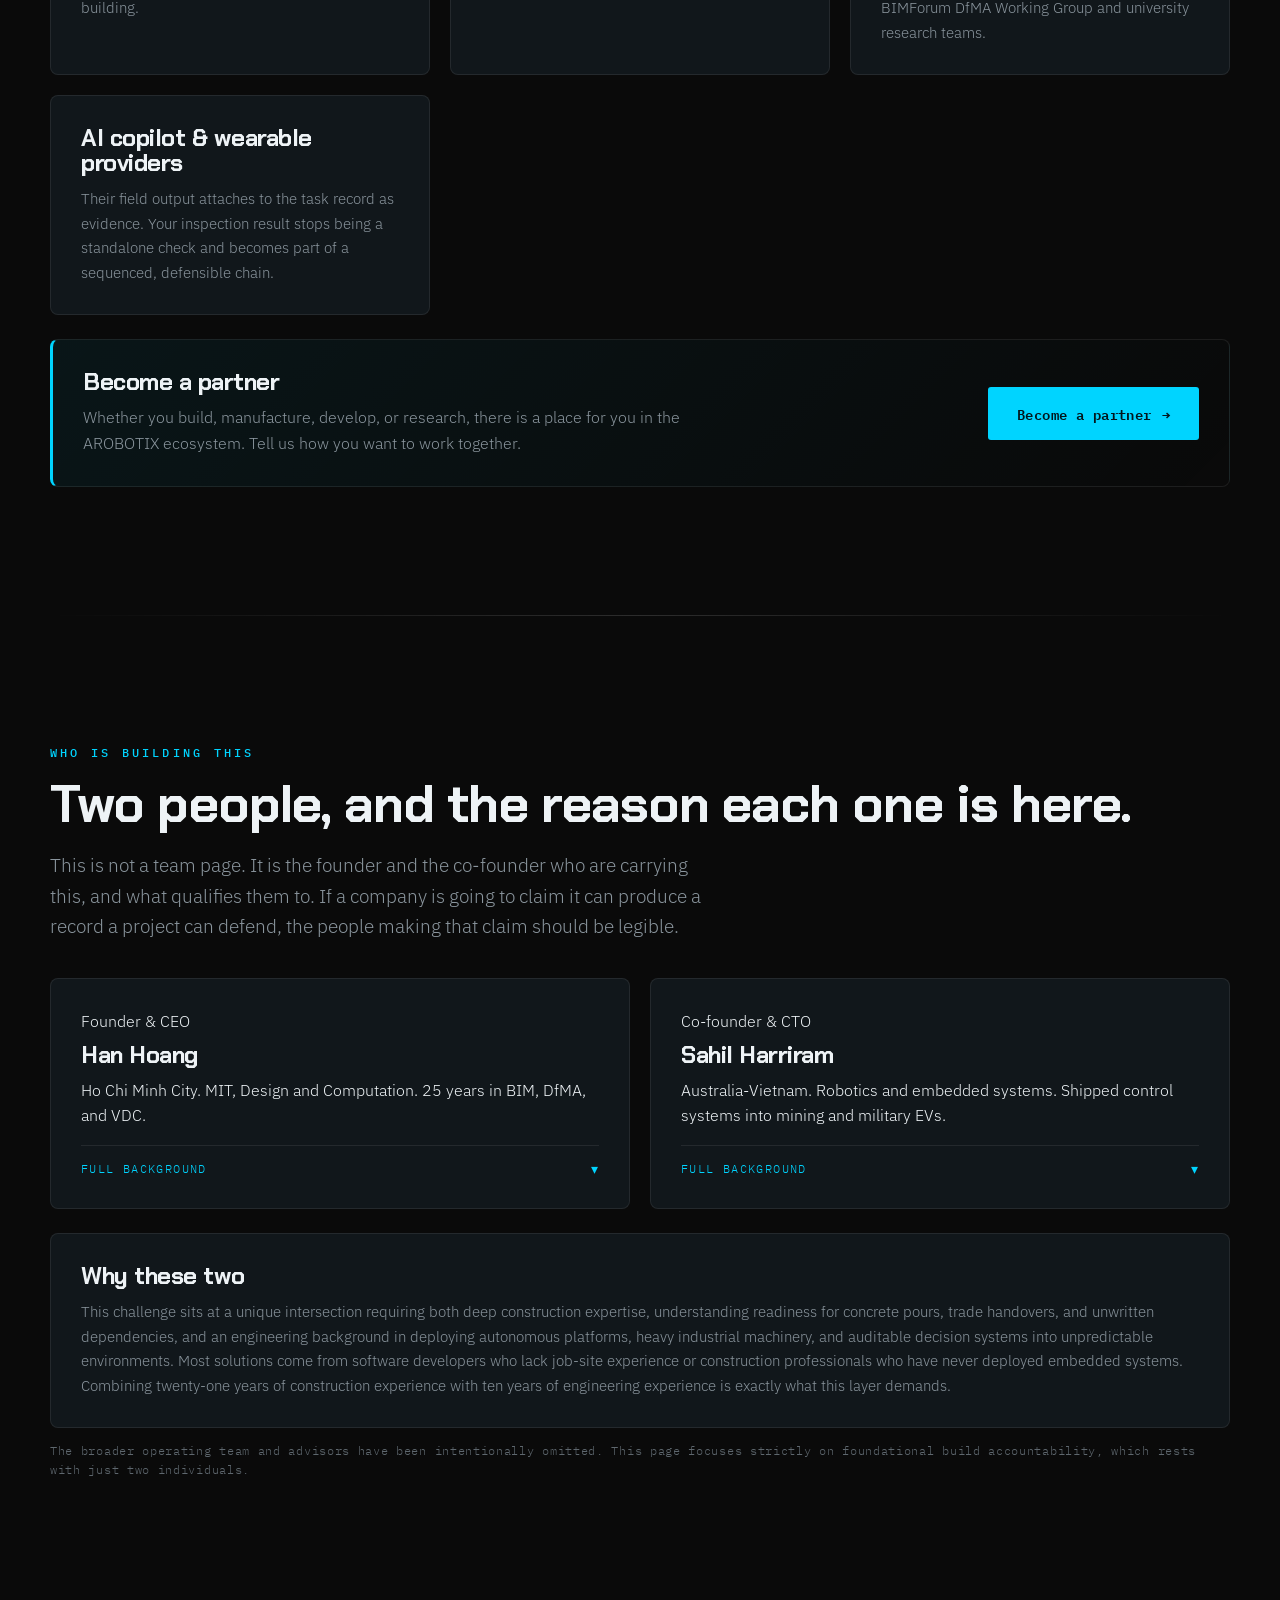
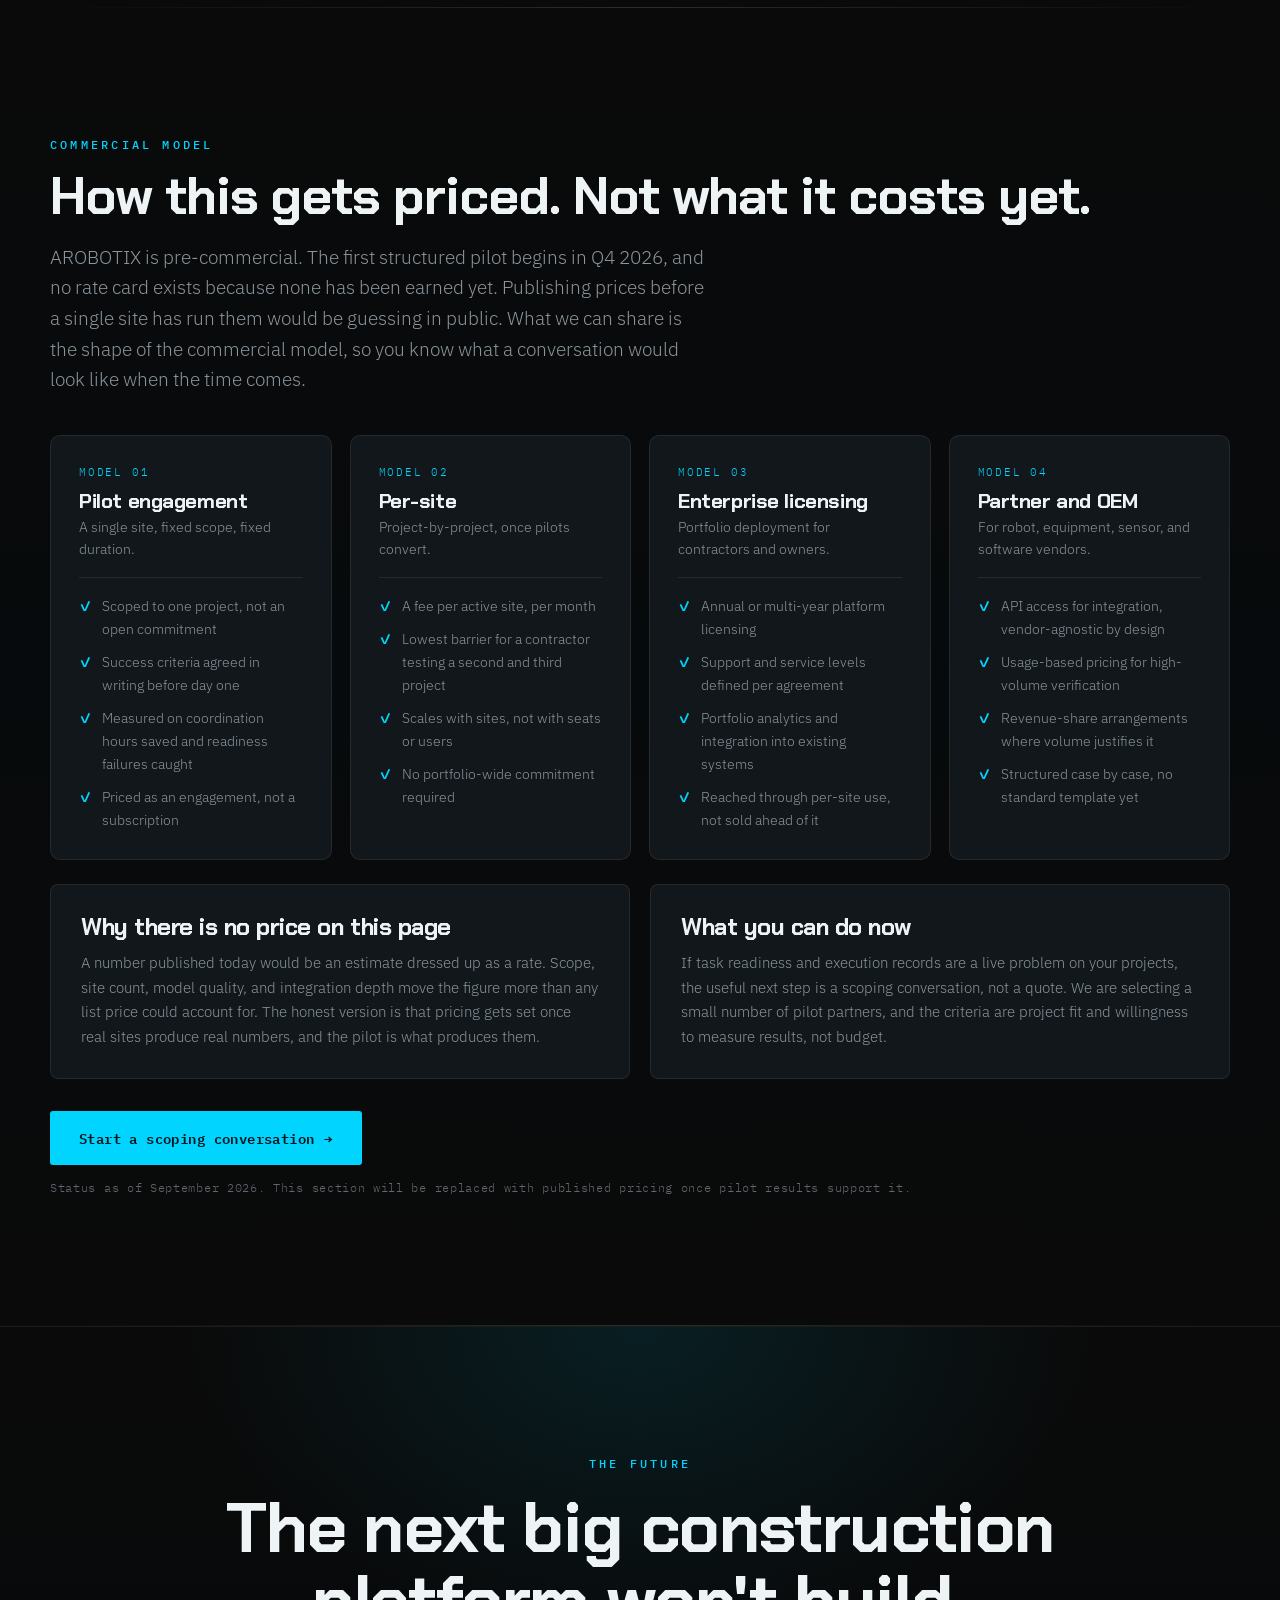
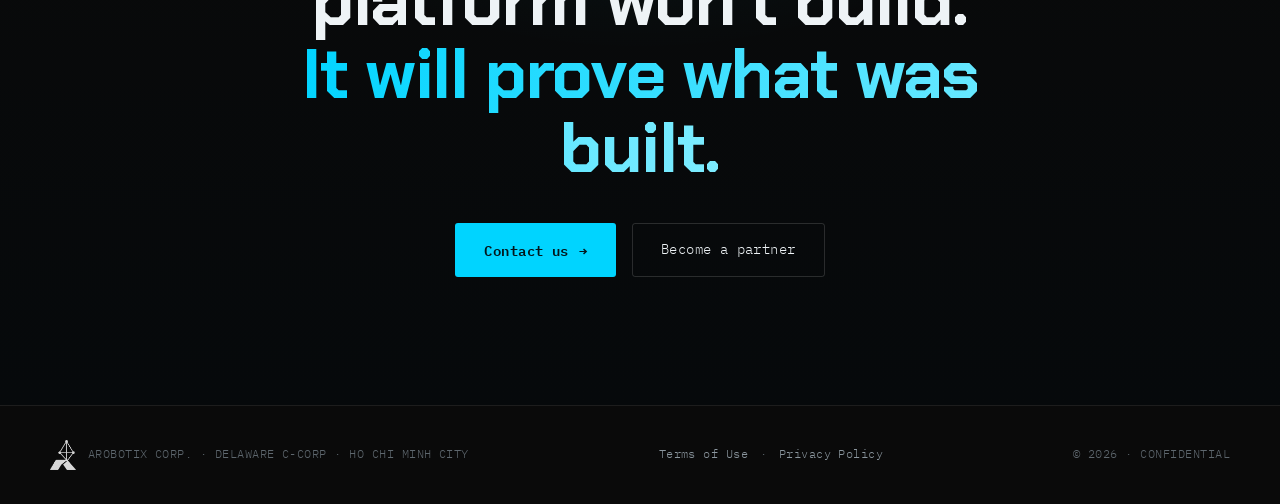
==== commit cdc30682: "Add files via upload" ====
--- a/index.html
+++ b/index.html
@@ -562,8 +562,8 @@
         </div>
       </div>
       <div class="reveal d1 sol-copy">
-        <h3 style="color:var(--accent);font-family:'Chakra Petch';font-weight:700;font-size:1.2rem;margin-bottom:14px">Think of it as air-traffic control for construction execution.</h3>
-        <p class="lead">Air-traffic control does not fly the planes. It makes sure every aircraft knows where to go, in what order, where the others are, and that every movement is on record. AROBOTIX does the same for sites that mix people, robots, machines, and autonomous systems.</p>
+        <h3 style="color:var(--accent);font-family:'Chakra Petch';font-weight:700;font-size:1.2rem;margin-bottom:14px">Think of it as the instrument panel for construction execution.</h3>
+        <p class="lead">Instruments never tell a pilot what to do. They report what is true: what is ready, what comes next, where everything else is, and whether the world still matches the plan. The recorder keeps every movement on file. The pilot decides and stays accountable. AROBOTIX does the same for sites that mix people, machines, and autonomous systems. Instrument panel, not control tower.</p>
         <div class="sol-list">
           <div class="it"><div class="n">01</div><div><h4>Reads the plan</h4><p>Ingests the digital construction model and converts it into clear, actionable tasks.</p></div></div>
           <div class="it"><div class="n">02</div><div><h4>Coordinates the work</h4><p>Sequences tasks for the right human or machine, in the right order, with full context.</p></div></div>
